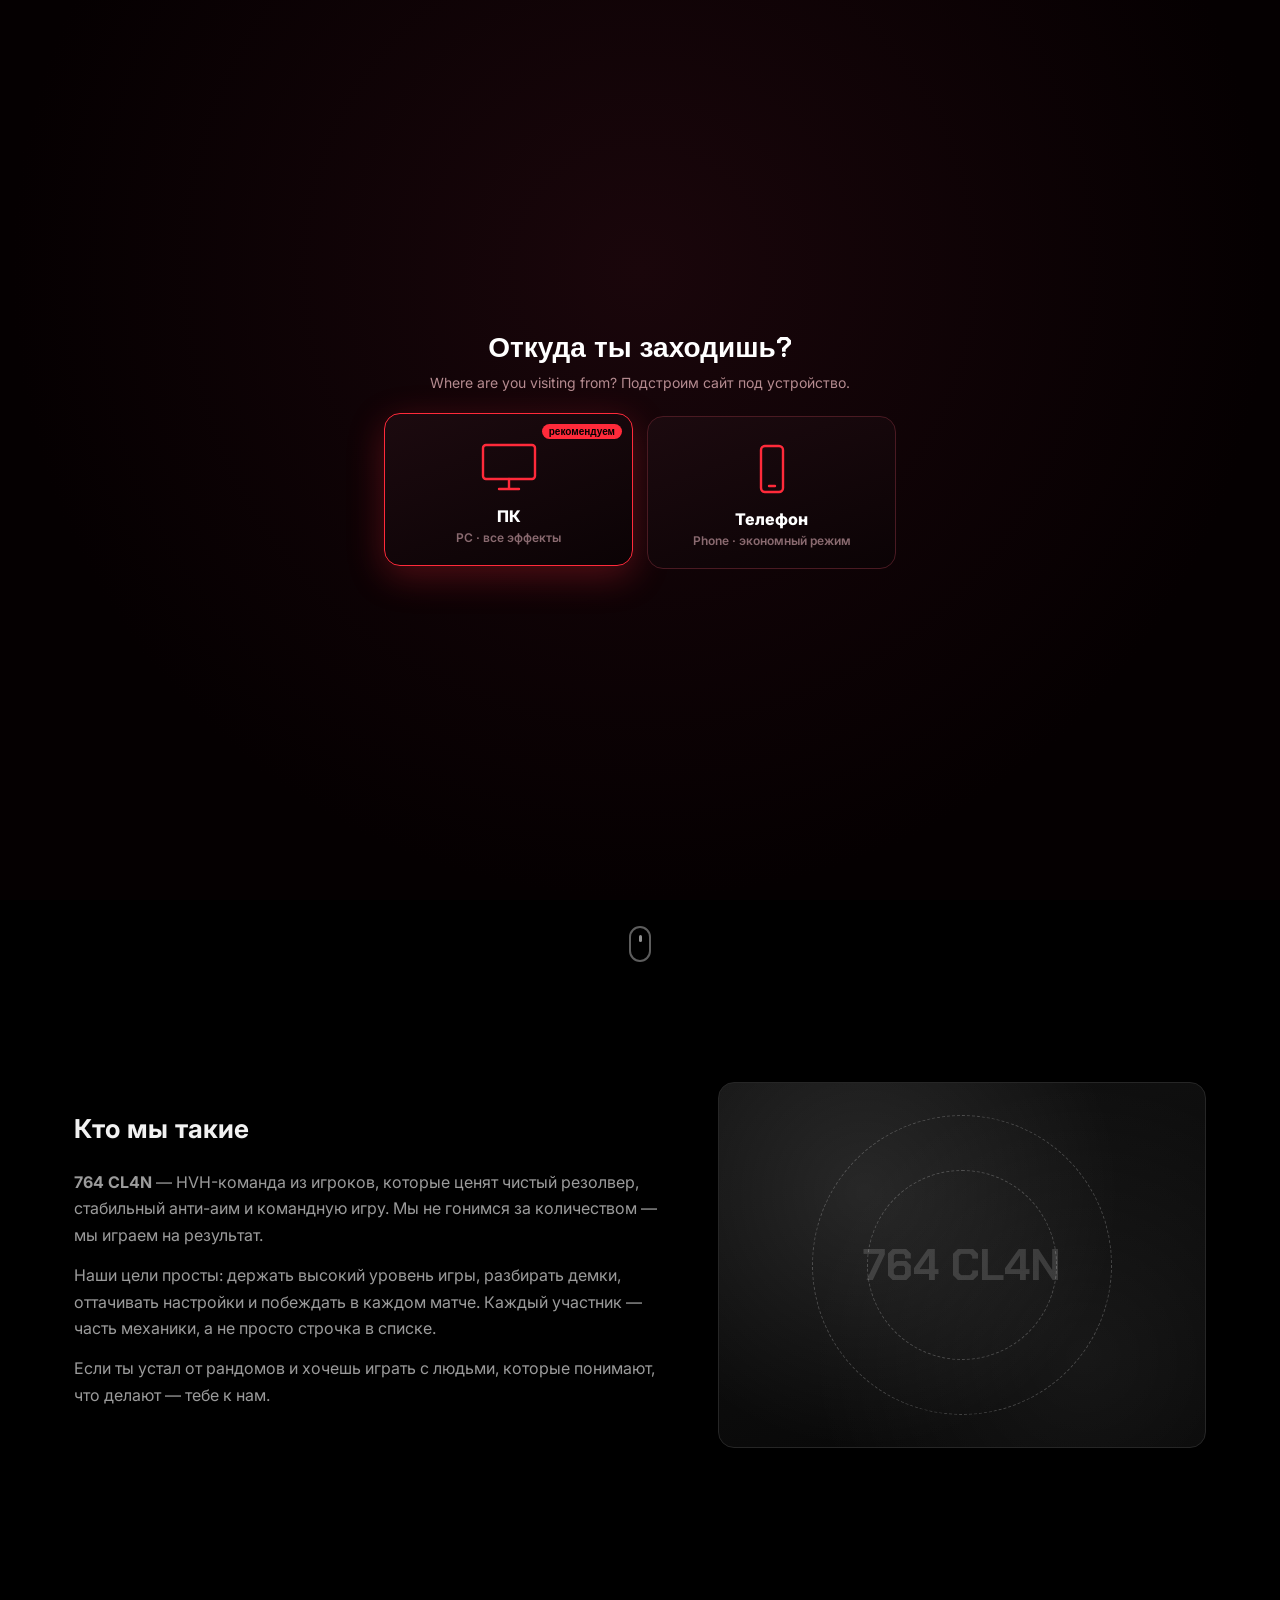
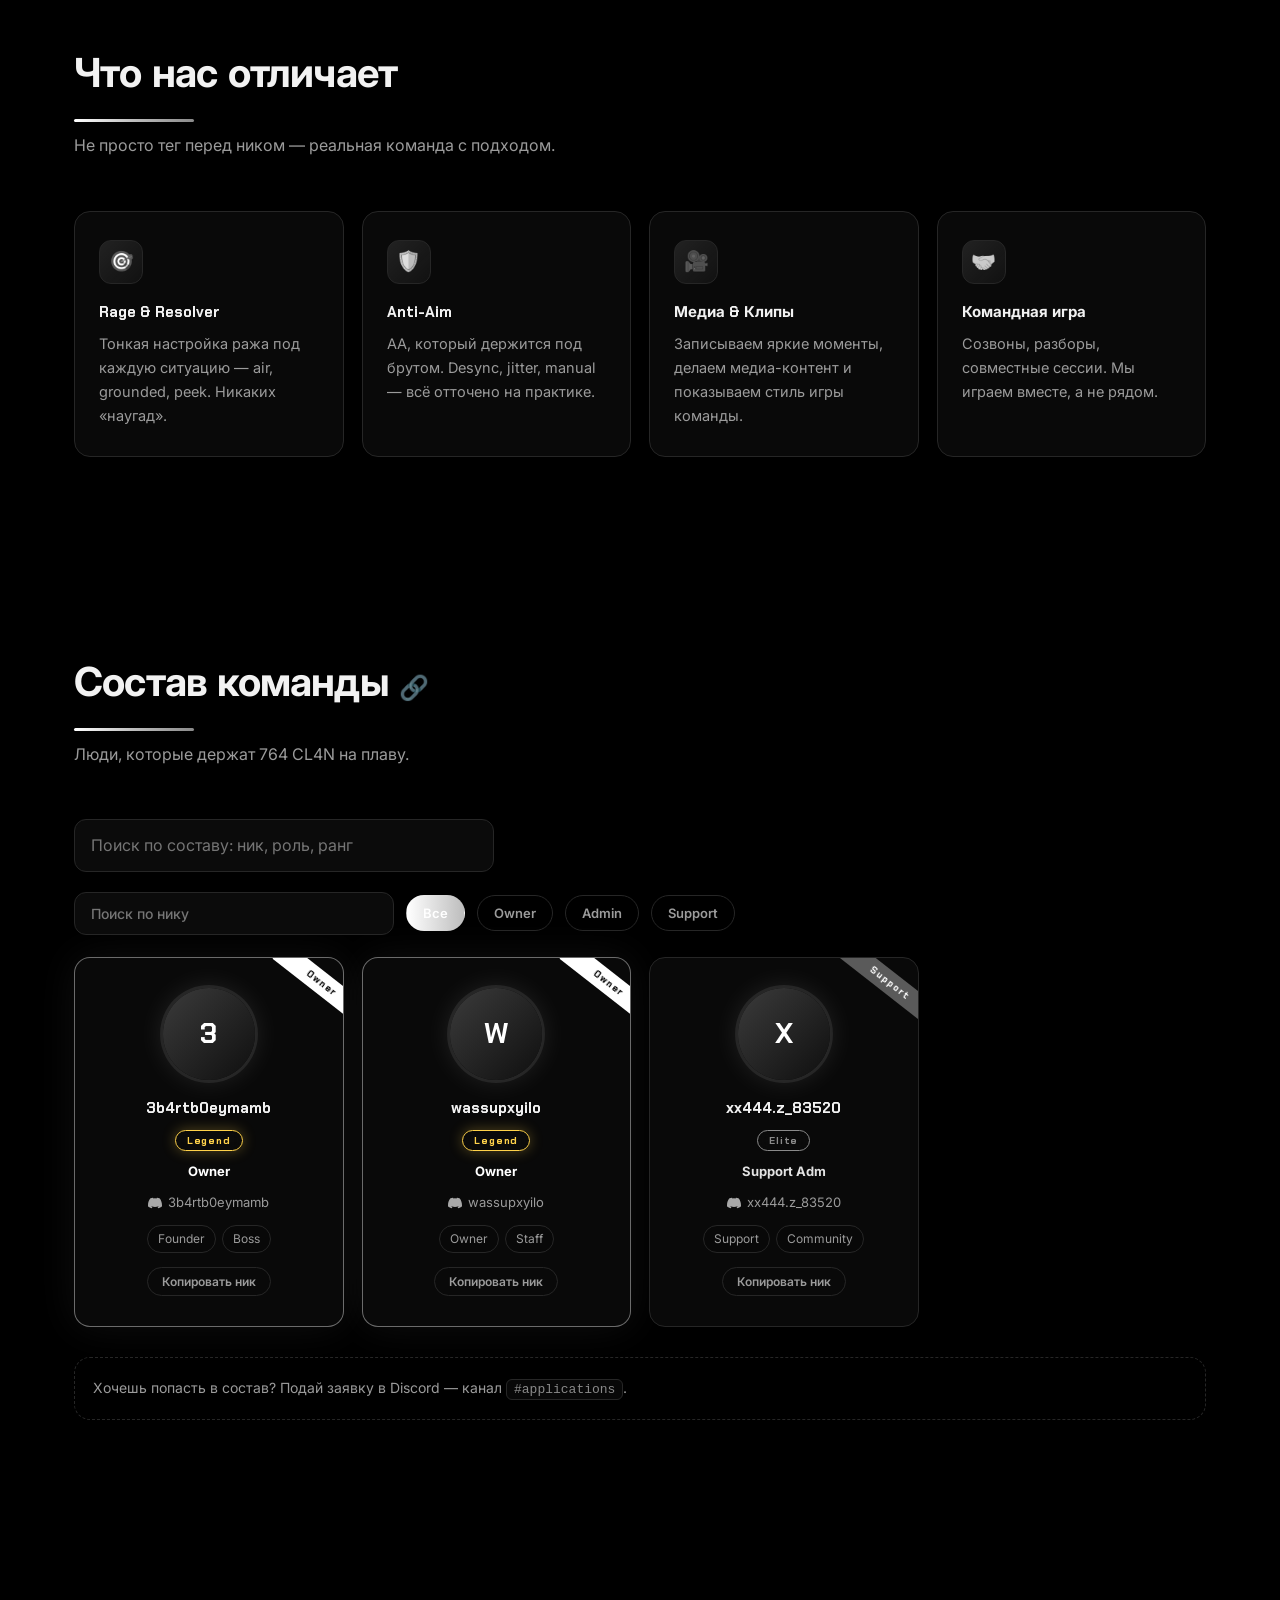
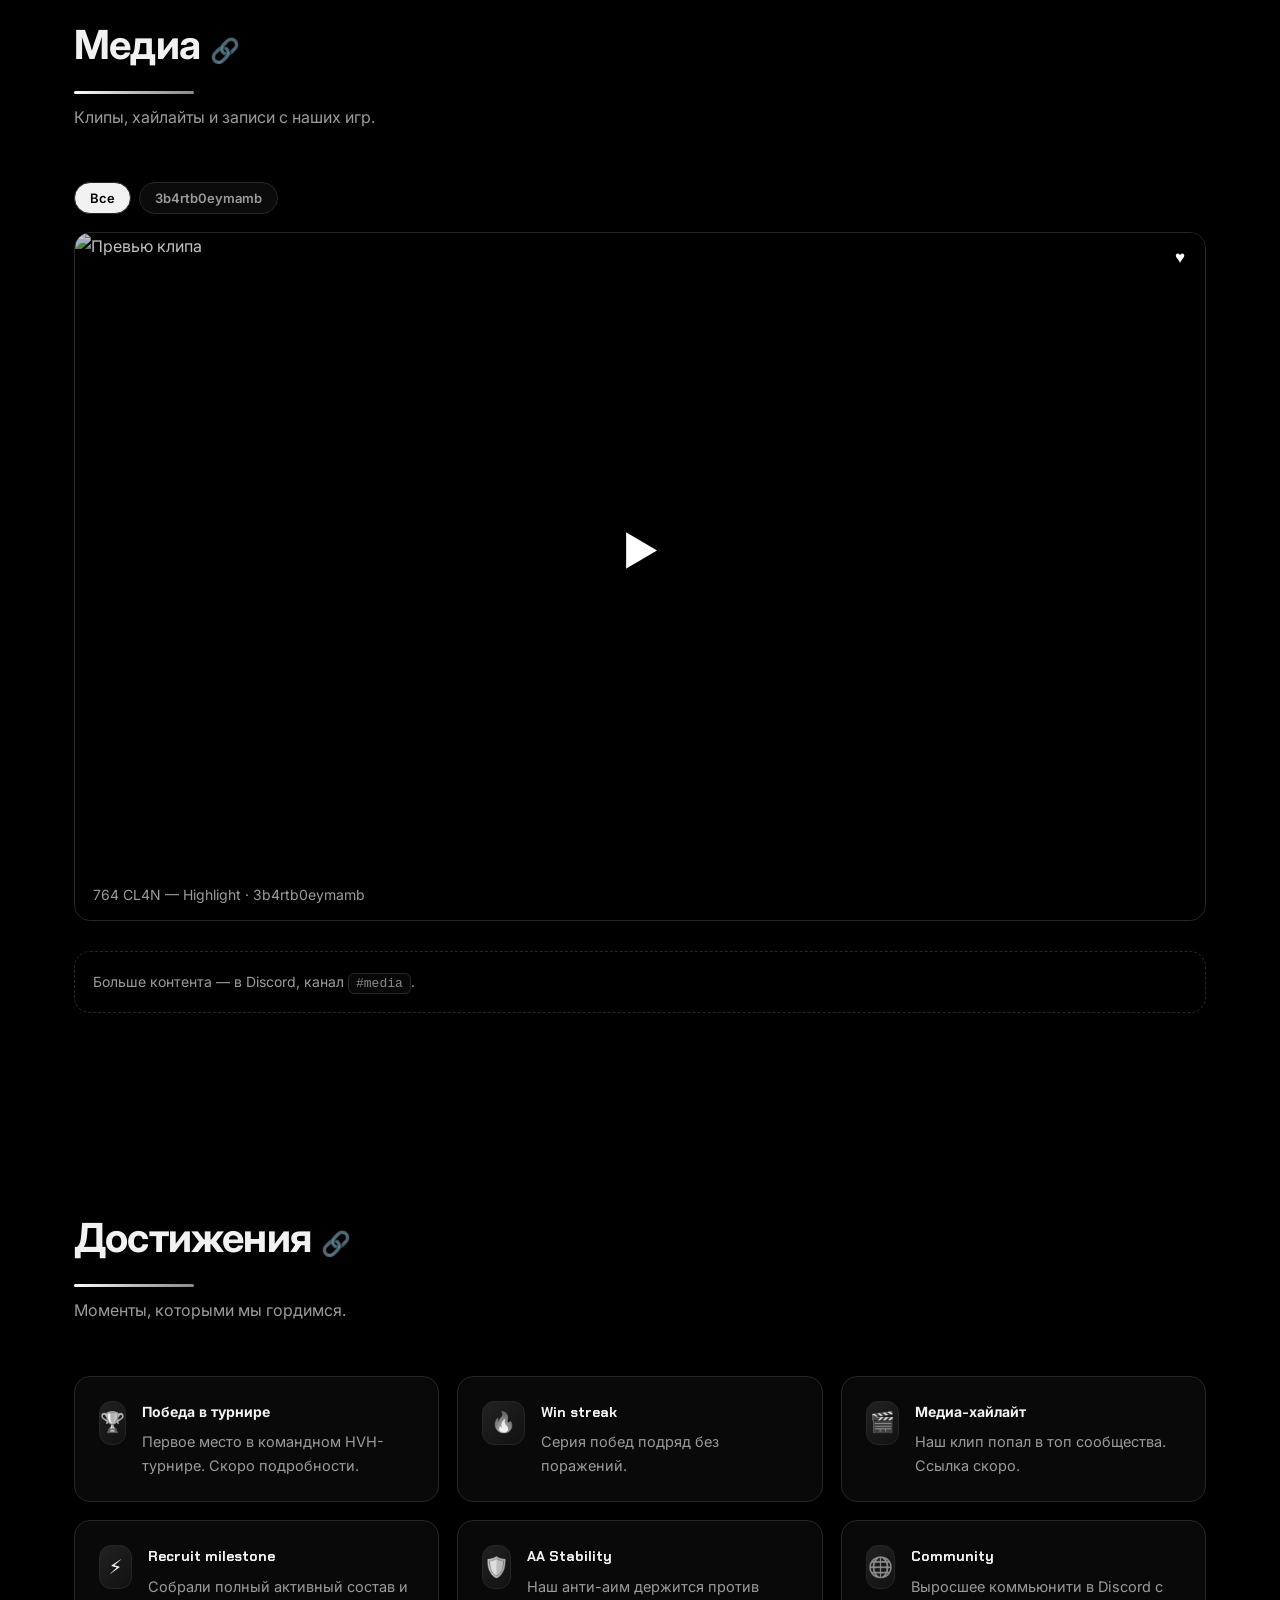
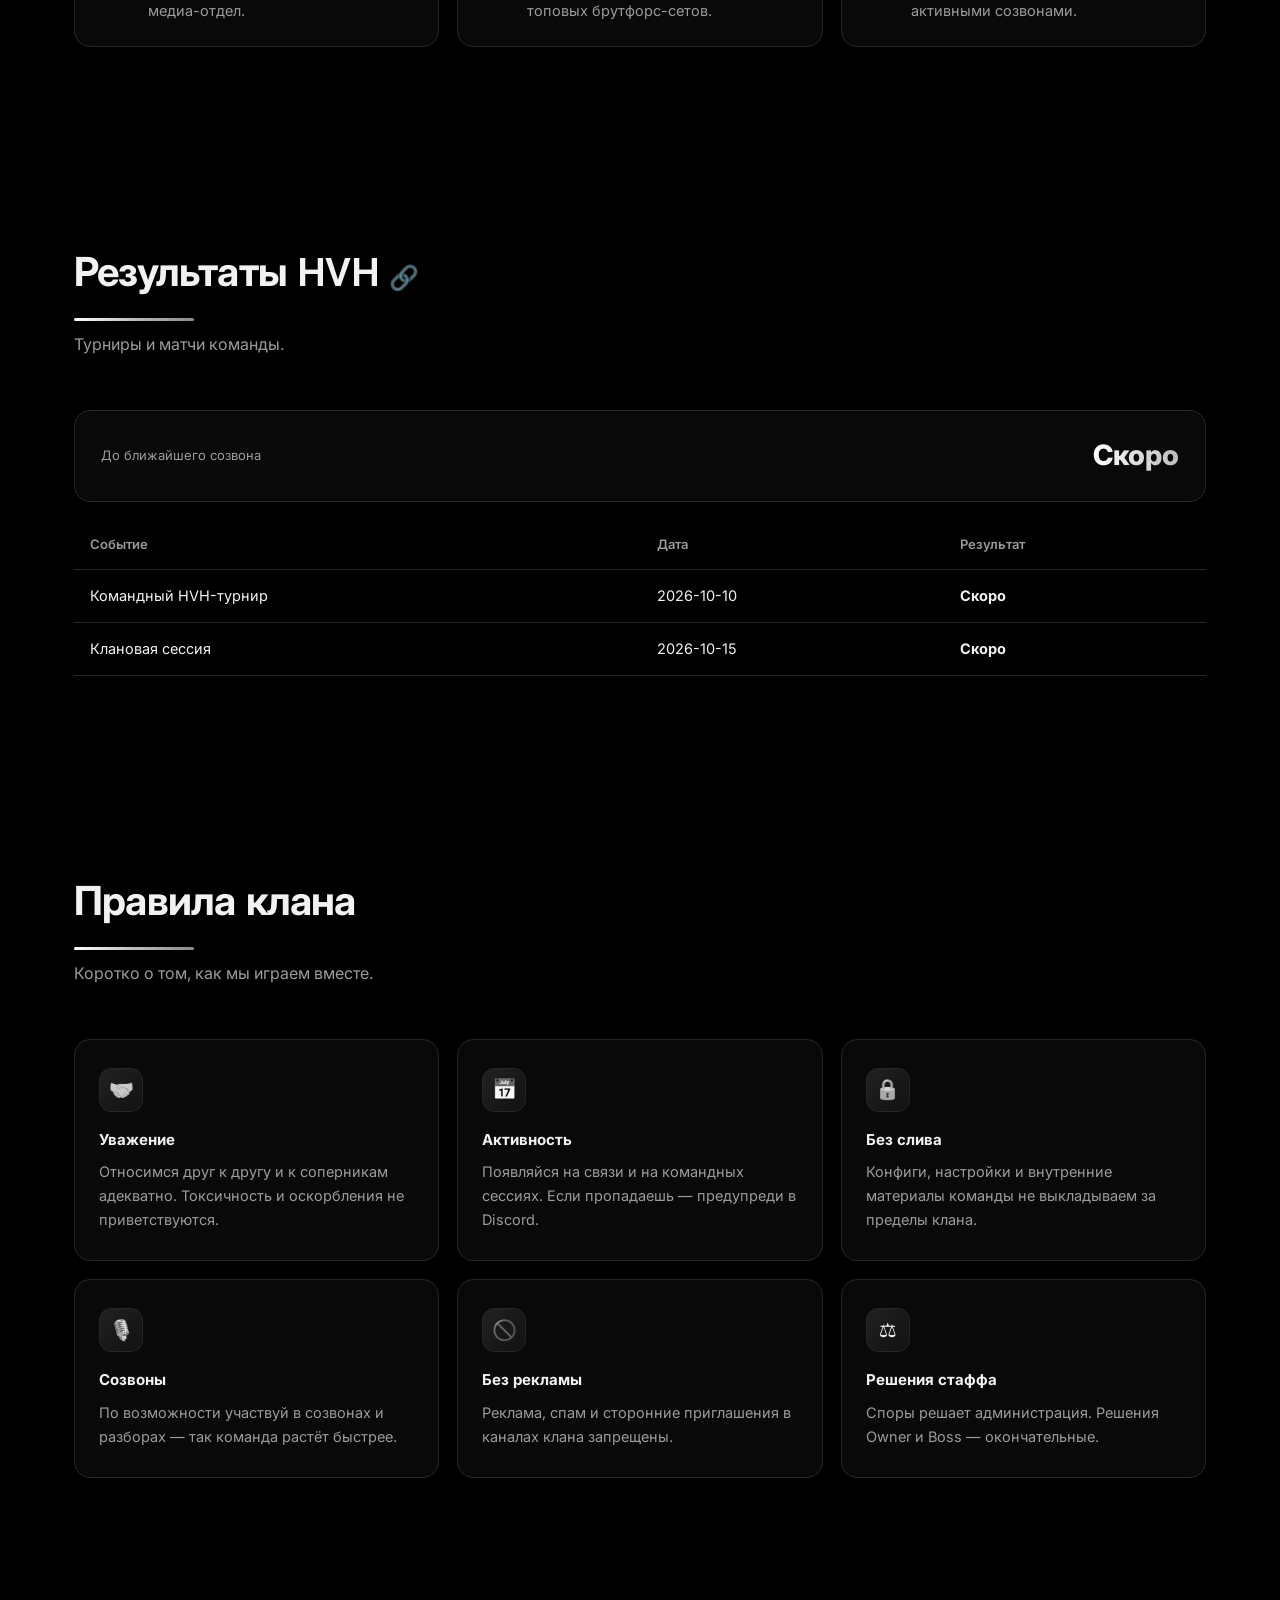
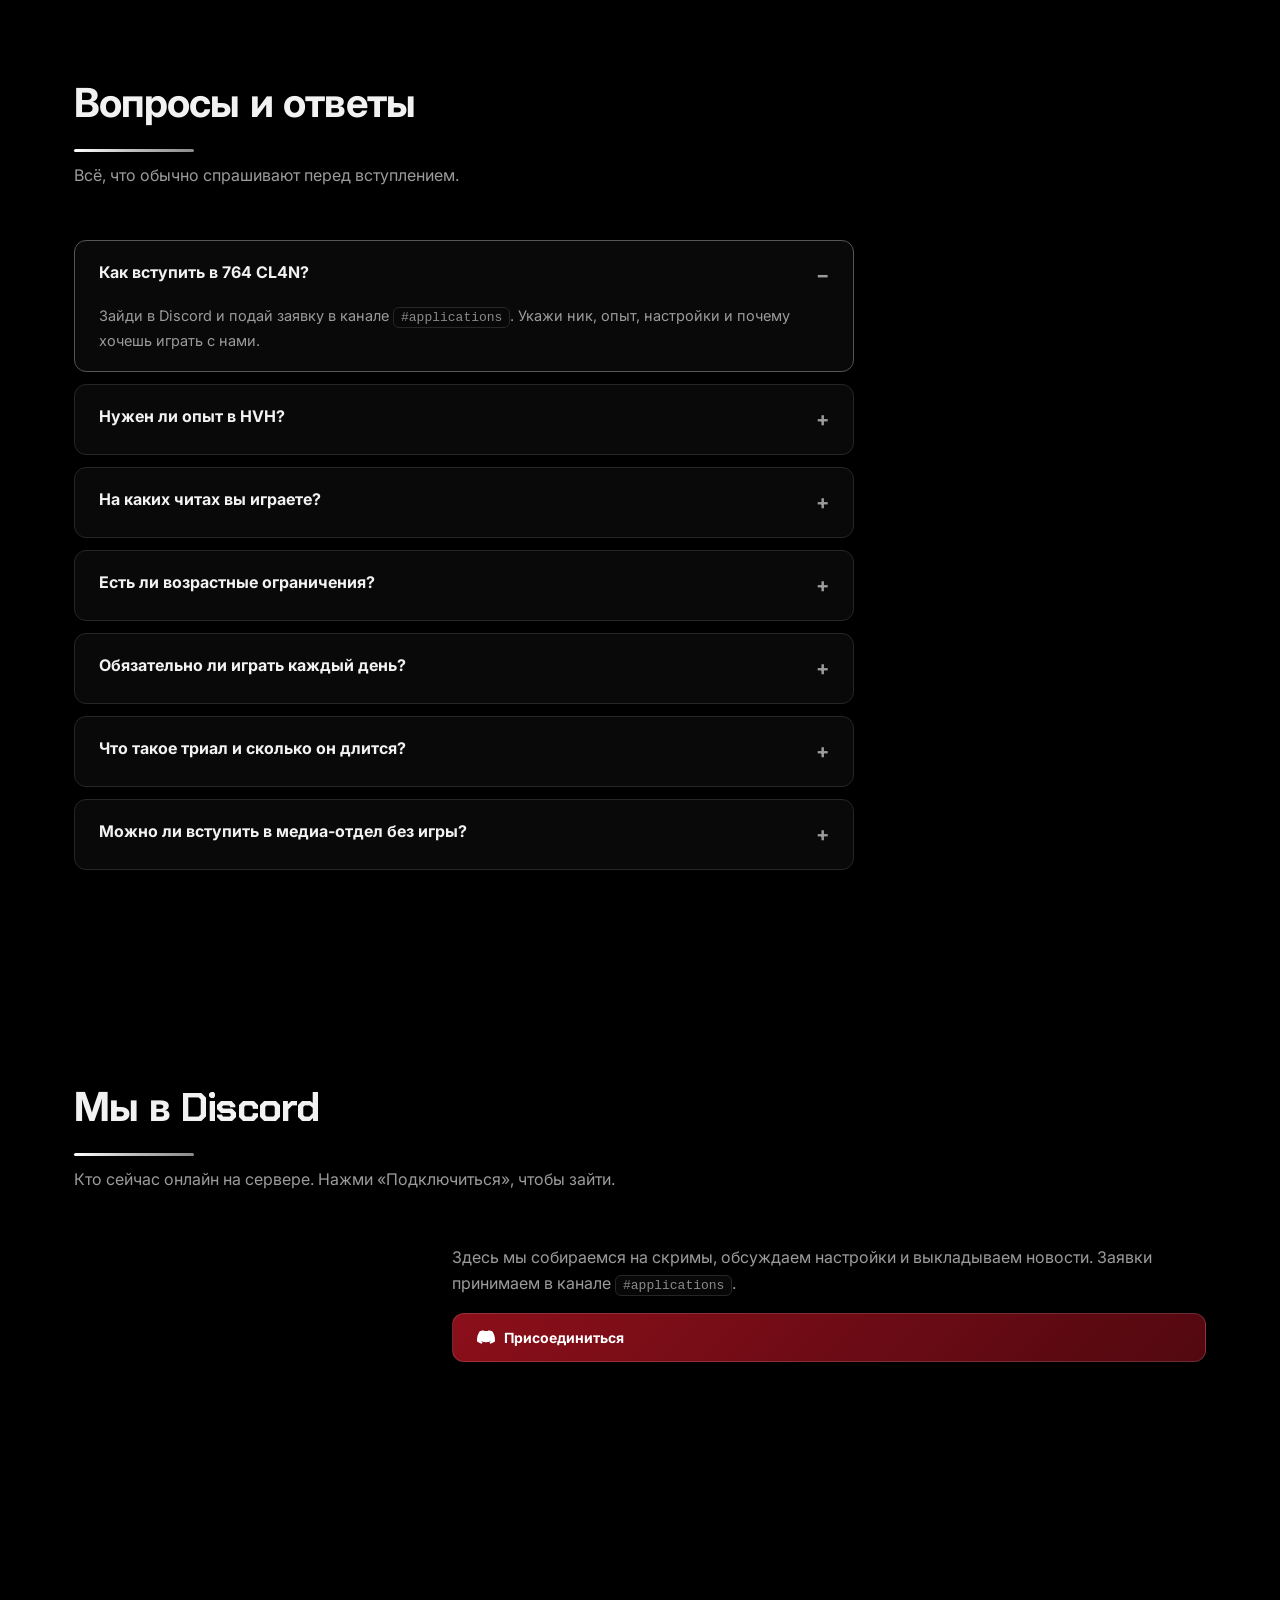
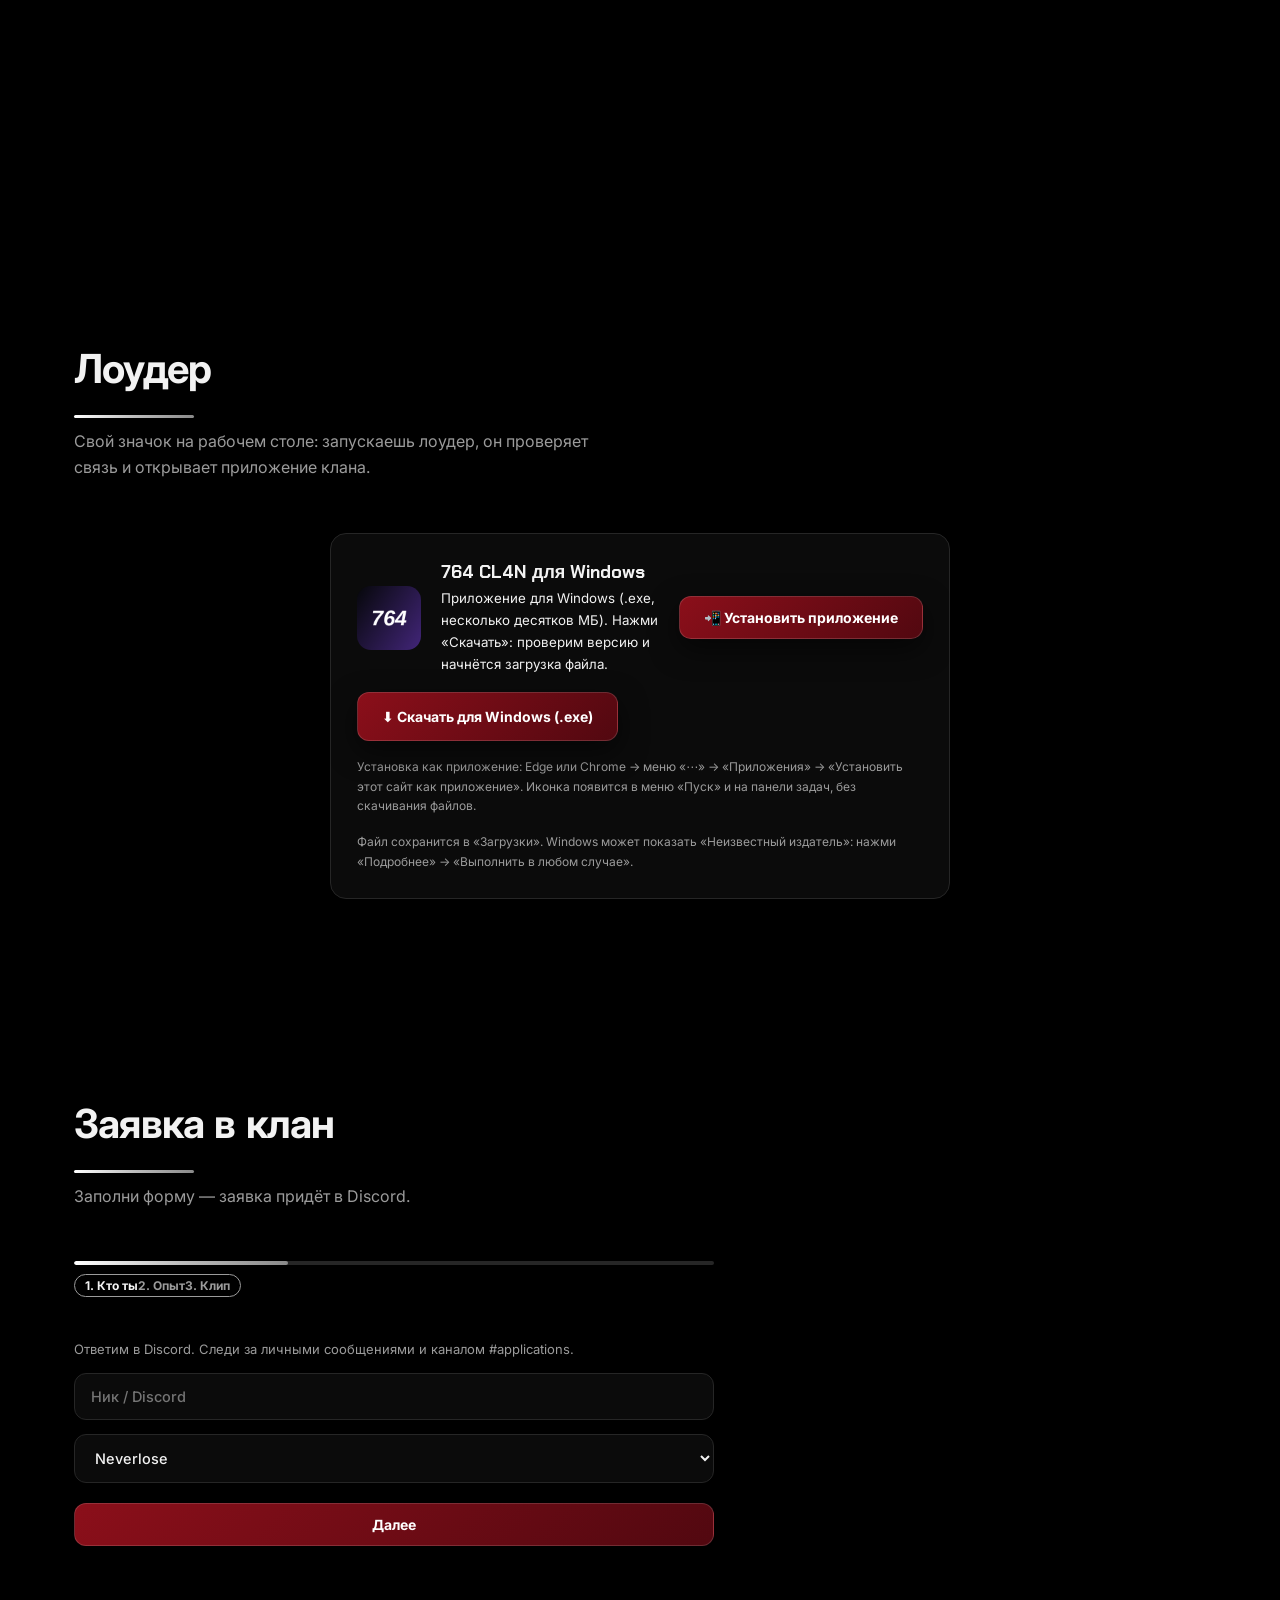
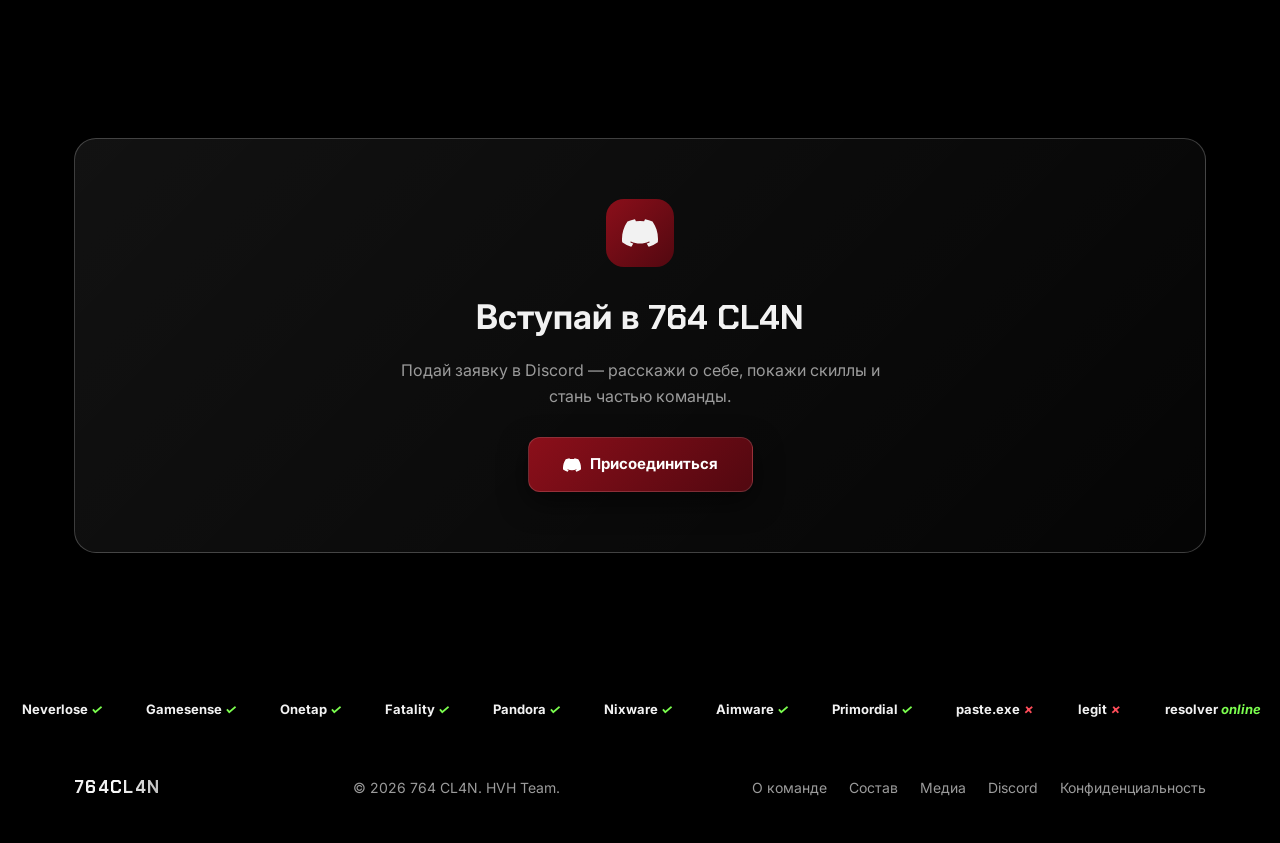
==== index.html @ fd9ddab3 "Add files via upload" ====
<!DOCTYPE html>
<html lang="ru" data-theme="bw">
<head>
<meta charset="UTF-8">
<meta name="viewport" content="width=device-width,initial-scale=1,viewport-fit=cover">
<title>764 CL4N — HVH Team</title>
<meta name="description" content="764 CL4N — HVH-команда: состав, клипы, результаты и Discord. Вступай в клан.">
<meta name="theme-color" content="#8b0f1a">
<meta name="robots" content="index, follow">
<link rel="canonical" href="https://young-wave-cd63.764cl4n.workers.dev/">
<meta property="og:type" content="website"><meta property="og:site_name" content="764 CL4N"><meta property="og:locale" content="ru_RU">
<meta property="og:title" content="764 CL4N — HVH Team"><meta property="og:description" content="HVH-команда: состав, клипы, результаты и Discord. Вступай в клан.">
<meta property="og:url" content="https://young-wave-cd63.764cl4n.workers.dev/"><meta property="og:image" content="https://young-wave-cd63.764cl4n.workers.dev/og-image.png">
<meta property="og:image:width" content="1200"><meta property="og:image:height" content="630"><meta property="og:image:alt" content="Логотип 764 CL4N">
<meta name="twitter:card" content="summary_large_image"><meta name="twitter:title" content="764 CL4N — HVH Team"><meta name="twitter:description" content="HVH-команда: состав, клипы, результаты и Discord."><meta name="twitter:image" content="https://young-wave-cd63.764cl4n.workers.dev/og-image.png">
<link rel="manifest" href="manifest.webmanifest"><link rel="icon" type="image/png" href="favicon.png"><link rel="apple-touch-icon" href="apple-touch-icon.png">
<meta name="mobile-web-app-capable" content="yes"><meta name="apple-mobile-web-app-capable" content="yes"><meta name="apple-mobile-web-app-title" content="764 CL4N"><meta name="apple-mobile-web-app-status-bar-style" content="black">
<link rel="preconnect" href="https://discord.com"><link rel="preconnect" href="https://fonts.googleapis.com"><link rel="preconnect" href="https://fonts.gstatic.com" crossorigin>
<link href="https://fonts.googleapis.com/css2?family=Inter:wght@400;500;700&family=Chakra+Petch:wght@500;600;700&display=swap" rel="stylesheet">
<script>try{var t=localStorage.getItem('thm');if(t==='color')document.documentElement.removeAttribute('data-theme');else if(t==='hvh')document.documentElement.classList.add('hvh')}catch(e){}</script>
<style>
:root{--bg:#07080c;--card:#11141e;--bd:#222839;--tx:#e9ecf5;--mu:#8f98ae;--a:#5b8cff;--b:#9a5bff;--c:#22d3ee;--r:16px;box-sizing:border-box;padding-top:env(safe-area-inset-top,0px);padding-bottom:env(safe-area-inset-bottom,0px)}
html{scroll-behavior:smooth;scroll-padding-top:calc(72px + env(safe-area-inset-top,0px))}
*{margin:0;padding:0;box-sizing:border-box}
body{font-family:Inter,'Segoe UI',system-ui,sans-serif;background:#07080c;color:var(--tx);line-height:1.65;-webkit-font-smoothing:antialiased;overflow-x:hidden}
h1,h2,h3,h4,.logo,.num{font-family:Chakra Petch,Inter,sans-serif}
a{color:inherit;text-decoration:none}
.w{max-width:1180px;margin:0 auto;padding:0 24px}
.g{background:linear-gradient(90deg,var(--a),var(--b),var(--c),var(--a));background-size:300% auto;-webkit-background-clip:text;background-clip:text;color:transparent;animation:gs 6s linear infinite}
@keyframes gs{to{background-position:300% center}}
#fx{position:absolute;inset:0;width:100%;height:100%;display:block;transition:opacity .4s ease}
#stars{position:absolute;inset:0;width:100%;height:100%;display:block}
.bg{position:fixed;inset:0;z-index:-1;pointer-events:none;overflow:hidden}
.orb{position:absolute;border-radius:50%;filter:blur(90px);animation:ob 20s ease-in-out infinite}
.o1{width:520px;height:520px;top:-160px;left:-140px;background:rgba(91,140,255,.28)}
.o2{width:460px;height:460px;top:40%;right:-160px;background:rgba(154,91,255,.24);animation-delay:-7s}
.o3{width:400px;height:400px;bottom:-160px;left:30%;background:rgba(34,211,238,.15);animation-delay:-13s}
@keyframes ob{50%{transform:translate(40px,-30px) scale(1.1)}}
#glow{position:fixed;width:520px;height:520px;margin:-260px 0 0 -260px;border-radius:50%;background:radial-gradient(circle,rgba(91,140,255,.10),transparent 65%);pointer-events:none;z-index:-1;left:50%;top:30%}
#pr{position:fixed;top:0;left:0;height:3px;width:0;z-index:999;background:linear-gradient(90deg,var(--a),var(--b),var(--c))}
nav{position:sticky;top:env(safe-area-inset-top,0px);z-index:100;background:rgba(7,8,12,.8);backdrop-filter:blur(14px);border-bottom:1px solid var(--bd)}
nav .w{display:flex;align-items:center;justify-content:space-between;height:66px}
.logo{font-weight:800;font-size:17px;letter-spacing:.08em}
.nl{display:flex;gap:26px}
.nl a{font-size:14px;color:var(--mu);transition:color .2s}.nl a:hover{color:var(--tx)}
.btn{display:inline-flex;align-items:center;gap:9px;padding:12px 24px;border-radius:12px;font-size:14px;font-weight:700;border:1px solid var(--bd);background:var(--card);cursor:pointer;color:var(--tx);font-family:inherit;position:relative;overflow:hidden;transition:transform .2s,border-color .2s,box-shadow .2s}
.btn:hover{transform:translateY(-2px);border-color:#3a4560}
.btn:focus-visible,summary:focus-visible,.mus:focus-visible{outline:2px solid var(--c);outline-offset:3px}
.p{background:linear-gradient(90deg,var(--a),var(--b));border-color:transparent;color:#fff;box-shadow:0 10px 30px rgba(91,140,255,.3)}
.d{background:#5865F2;border-color:transparent;color:#fff}
.di{width:18px;height:18px;fill:currentColor;flex-shrink:0}
header{position:relative;padding:130px 0 90px;overflow:hidden;min-height:88vh;display:flex;align-items:center}
#gl{position:absolute;inset:0;width:100%;height:100%;z-index:0}
header .w{position:relative;z-index:1;width:100%}
.hc{max-width:620px}
.bdg{display:inline-block;padding:6px 15px;border-radius:999px;border:1px solid var(--bd);background:rgba(17,20,30,.7);font-size:13px;color:var(--mu);margin-bottom:24px}
h1{font-size:clamp(46px,9vw,104px);font-weight:800;line-height:1;letter-spacing:-.03em;margin-bottom:24px}
h1 span{display:block;opacity:0;transform:translateY(50px);animation:up 1s cubic-bezier(.22,1,.36,1) forwards}
h1 span+span{animation-delay:.15s}
@keyframes up{to{opacity:1;transform:none}}
.sub{color:var(--mu);font-size:17px;margin-bottom:36px;max-width:520px}
.cta{display:flex;gap:14px;flex-wrap:wrap}
.stats{display:grid;grid-template-columns:repeat(auto-fit,minmax(150px,1fr));gap:18px;margin-top:70px;max-width:760px}
.stat,.card,.mb,.ac,.rv2{background:rgba(17,20,30,.78);border:1px solid var(--bd);border-radius:var(--r);backdrop-filter:blur(6px)}
.stat{padding:22px 18px}
.num{font-size:28px;font-weight:800}
.lbl{font-size:13px;color:var(--mu)}
section{padding:96px 0;border-top:1px solid var(--bd)}
.sh{margin-bottom:52px}
.sh h2{font-size:clamp(26px,4vw,40px);font-weight:700;letter-spacing:-.02em;margin-bottom:10px}
.sh p{color:var(--mu);max-width:560px}
.ab{display:grid;grid-template-columns:1.1fr .9fr;gap:48px;align-items:center}
.ab h3{font-size:26px;margin-bottom:18px}
.ab p{color:var(--mu);margin-bottom:14px;max-width:62ch}
.av{aspect-ratio:4/3;border-radius:var(--r);border:1px solid var(--bd);background:linear-gradient(160deg,#12141c,#0b0d13);display:flex;align-items:center;justify-content:center;position:relative;overflow:hidden;transition:transform .5s cubic-bezier(.22,1,.36,1)}
.av:hover{transform:perspective(900px) rotateY(-8deg) rotateX(5deg)}
.av::before{content:'';position:absolute;inset:0;background:radial-gradient(circle at 30% 30%,rgba(91,140,255,.18),transparent 60%),radial-gradient(circle at 75% 75%,rgba(154,91,255,.15),transparent 60%)}
.av b{font-family:Chakra Petch;font-size:44px;opacity:.16;position:relative}
.rg{position:absolute;border:1px dashed rgba(91,140,255,.3);border-radius:50%;animation:sp 24s linear infinite}
.r1{width:190px;height:190px}.r2{width:300px;height:300px;animation-direction:reverse;animation-duration:36s}
@keyframes sp{to{transform:rotate(360deg)}}
.g4{display:grid;grid-template-columns:repeat(auto-fit,minmax(240px,1fr));gap:18px}
.g3{display:grid;grid-template-columns:repeat(auto-fit,minmax(280px,1fr));gap:18px}
.card{padding:28px 24px}
.ic{width:44px;height:44px;border-radius:12px;display:flex;align-items:center;justify-content:center;background:linear-gradient(135deg,rgba(91,140,255,.2),rgba(154,91,255,.2));border:1px solid var(--bd);margin-bottom:16px;font-size:20px}
.card h3{font-size:15px;margin-bottom:8px}
.card p,.ac p{color:var(--mu);font-size:14.5px}
.roster{display:grid;grid-template-columns:repeat(auto-fill,minmax(250px,1fr));gap:18px}
.mb{padding:30px 22px;text-align:center;position:relative;overflow:hidden}
.ava{width:92px;height:92px;border-radius:50%;margin:0 auto 16px;background:linear-gradient(135deg,var(--a),var(--b));display:flex;align-items:center;justify-content:center;font:800 28px Chakra Petch;color:#fff;position:relative;overflow:hidden;box-shadow:0 0 0 3px rgba(255,255,255,.06),0 0 30px rgba(91,140,255,.35)}
.ava img{position:absolute;inset:0;width:100%;height:100%;object-fit:cover}
.mb h4{font-size:15px;margin-bottom:4px}
.role{font-size:13px;color:var(--a);font-weight:700;margin-bottom:10px}
.dn{font-size:13px;color:var(--mu);margin-bottom:12px;display:flex;justify-content:center;align-items:center;gap:6px}
.dn .di{width:14px;height:14px;fill:#5865F2}
.tg{display:flex;gap:6px;justify-content:center;flex-wrap:wrap}
.tg span{font-size:12px;padding:3px 10px;border-radius:999px;background:#0b0d13;border:1px solid var(--bd);color:var(--mu)}
.mb::after{content:attr(data-r);position:absolute;top:14px;right:-32px;color:#fff;font:800 9.5px Chakra Petch;letter-spacing:.1em;padding:5px 36px;transform:rotate(38deg)}
.owner::after{background:linear-gradient(90deg,#ffb84d,#ff7a3d)}
.owner .role{color:#ffb84d}
.owner{border-color:rgba(255,184,77,.35);box-shadow:0 0 40px rgba(255,184,77,.08)}
.support::after{background:linear-gradient(90deg,#3ddc84,#5b8cff)}
.admin::after{background:linear-gradient(90deg,#a06bff,#5b8cff)}
.admin .role{color:#a06bff}
html[data-theme="bw"] .admin::after{background:#3d3d3d}
html[data-theme="bw"] .admin .role{color:#cfcfcf}
html[data-theme="bw"] .ava img{filter:grayscale(1)}
.note{margin-top:30px;font-size:14px;color:var(--mu);padding:18px;border:1px dashed var(--bd);border-radius:var(--r)}
code{background:#0b0d13;border:1px solid var(--bd);border-radius:6px;padding:2px 7px;color:var(--c);font-size:13px}
.mg{display:grid;grid-template-columns:repeat(auto-fit,minmax(320px,1fr));gap:18px}
.mi{border-radius:var(--r);border:1px solid var(--bd);background:#000;overflow:hidden}
.mi iframe{width:100%;aspect-ratio:16/9;display:block;border:0}
.cap{padding:14px 18px;font-size:14px;color:var(--mu)}
.ph{aspect-ratio:16/9;display:flex;align-items:center;justify-content:center;background:linear-gradient(160deg,#12141c,#0b0d13);color:var(--mu);flex-direction:column;gap:6px}
.ph i{font-style:normal;font-size:32px;opacity:.4;animation:fl 3s ease-in-out infinite}
@keyframes fl{50%{transform:translateY(-8px)}}
.ac{padding:24px;display:flex;gap:16px}
.ac h4{font-size:14px;margin-bottom:6px}
.rv2{padding:24px}
.rv2 p{color:#c3c9d8;font-size:14.5px;margin-bottom:16px}
.rv2 div{display:flex;align-items:center;gap:12px;font-size:14px;color:var(--mu)}
.rv2 em{width:34px;height:34px;border-radius:50%;background:linear-gradient(135deg,var(--a),var(--b));display:flex;align-items:center;justify-content:center;font:700 13px Inter;color:#fff;font-style:normal}
.faq{max-width:780px}
details{background:rgba(17,20,30,.78);border:1px solid var(--bd);border-radius:12px;padding:18px 24px;margin-bottom:12px;transition:border-color .2s}
details[open]{border-color:#3a4560}
summary{cursor:pointer;font-weight:700;list-style:none;display:flex;justify-content:space-between;gap:16px}
summary::-webkit-details-marker{display:none}
summary::after{content:'+';font-size:20px;color:var(--mu)}
details[open] summary::after{content:'−'}
details p{color:var(--mu);font-size:14.5px;margin-top:12px}
.dbx{background:linear-gradient(135deg,rgba(88,101,242,.18),rgba(154,91,255,.1));border:1px solid rgba(88,101,242,.42);border-radius:22px;padding:60px 32px;text-align:center}
.dbx .ib{width:68px;height:68px;border-radius:18px;background:#5865F2;display:flex;align-items:center;justify-content:center;margin:0 auto 22px}
.dbx .ib .di{width:36px;height:36px}
.dbx h2{font-size:clamp(24px,3.6vw,34px);margin-bottom:12px}
.dbx p{color:var(--mu);max-width:520px;margin:0 auto 28px}
footer{border-top:1px solid var(--bd);padding:44px 0}
footer .w{display:flex;justify-content:space-between;align-items:center;gap:20px;flex-wrap:wrap}
footer p,footer a{color:var(--mu);font-size:14px}
footer .l{display:flex;gap:22px}
.mus{position:fixed;right:18px;bottom:calc(18px + env(safe-area-inset-bottom,0px));z-index:200;display:flex;align-items:center;gap:10px;padding:10px 16px;border-radius:999px;border:1px solid var(--bd);background:rgba(17,20,30,.9);backdrop-filter:blur(10px);color:var(--tx);font:600 13px Inter;cursor:pointer}
.eq{display:flex;gap:2px;align-items:flex-end;height:14px}
.eq i{width:3px;height:4px;background:var(--c);border-radius:2px}
.mus.on .eq i{animation:eq 1s ease-in-out infinite}
.mus.on .eq i:nth-child(2){animation-delay:-.3s}.mus.on .eq i:nth-child(3){animation-delay:-.6s}
@keyframes eq{50%{height:14px}}
/* player + sound */
.mpl{position:fixed;right:18px;bottom:calc(18px + env(safe-area-inset-bottom,0px));z-index:200;display:flex;flex-direction:column;align-items:flex-end;gap:10px}
.mpl .mus{position:static}
.mpr2{display:flex;gap:8px;align-items:center}
.mpx{padding:10px 13px;font-size:15px;line-height:1}
.mpx[aria-expanded=true]{border-color:var(--c)}
.mp{width:min(300px,calc(100vw - 36px));padding:14px;border-radius:18px;border:1px solid var(--bd);background:rgba(17,20,30,.94);backdrop-filter:blur(12px);box-shadow:0 18px 50px rgba(0,0,0,.55);color:var(--tx);font:600 13px Inter;opacity:0;visibility:hidden;transform:translateY(8px) scale(.98);transform-origin:bottom right;transition:opacity .22s,transform .22s,visibility .22s}
.mp.o{opacity:1;visibility:visible;transform:none}
.mph{font:700 11px Inter;letter-spacing:.14em;text-transform:uppercase;color:var(--mu);margin-bottom:10px}
.tk{display:flex;align-items:center;gap:12px;width:100%;padding:9px 10px;margin-bottom:6px;border-radius:12px;border:1px solid transparent;background:transparent;color:var(--tx);font:inherit;text-align:left;cursor:pointer;transition:background .2s,border-color .2s}
.tk:hover{background:rgba(255,255,255,.06)}
.tk.on{background:rgba(255,255,255,.08);border-color:var(--c)}
.tk .tn{width:18px;color:var(--mu);font-size:12px;text-align:center}
.tk .ti{flex:1;min-width:0}
.tk b{display:block;font-weight:700}
.tk small{display:block;color:var(--mu);font-size:11px;font-weight:500;margin-top:2px}
.tk .eq{opacity:0}
.tk.on .eq{opacity:1}
.tk.pl .eq i{animation:eq 1s ease-in-out infinite}
.tk.pl .eq i:nth-child(2){animation-delay:-.3s}
.tk.pl .eq i:nth-child(3){animation-delay:-.6s}
.mpc{display:flex;align-items:center;gap:10px;margin:10px 0 12px}
.mpb{width:34px;height:34px;flex:none;border-radius:50%;border:1px solid var(--bd);background:rgba(255,255,255,.05);color:var(--tx);font-size:18px;line-height:1;cursor:pointer;transition:border-color .2s}
.mpb:hover{border-color:var(--c)}
.mpv{flex:1;display:flex;flex-direction:column;gap:4px;font-size:11px;color:var(--mu);cursor:pointer}
.mpv div{display:flex;justify-content:space-between}
.mpv input{width:100%;accent-color:var(--c);cursor:pointer}
.mps{display:flex;align-items:center;justify-content:space-between;width:100%;padding:10px 4px 0;border:0;border-top:1px solid var(--bd);background:none;color:var(--tx);font:inherit;cursor:pointer}
.mps .kn{position:relative;width:34px;height:20px;border-radius:999px;background:rgba(255,255,255,.14);transition:background .2s}
.mps .kn::after{content:"";position:absolute;top:3px;left:3px;width:14px;height:14px;border-radius:50%;background:#fff;transition:transform .2s}
.mps.on .kn{background:var(--c)}
.mps.on .kn::after{transform:translateX(14px)}
.mp button:focus-visible,.mpx:focus-visible,.mpl input:focus-visible{outline:2px solid var(--c);outline-offset:2px}
html[data-theme="bw"] .mp{background:rgba(11,11,11,.95)}
html[data-theme="bw"] .tk.on{border-color:var(--rd)}
html[data-theme="bw"] .mps.on .kn{background:var(--rd)}
html[data-theme="bw"] .mpv input{accent-color:var(--rd)}
html[data-theme="bw"] .mpx[aria-expanded=true]{border-color:rgba(255,255,255,.4)}
html.hvh .mp{background:rgba(13,4,5,.96);border-color:rgba(255,90,100,.25)}
html.hvh .tk.on{border-color:#ff2a3a}
html.hvh .mps.on .kn{background:#d0101f}
html.hvh .mpv input{accent-color:#ff2a3a}
@media(prefers-reduced-motion:reduce){.mp{transition:none}}
.rv{opacity:0;transform:translateY(30px);transition:opacity .9s,transform .9s cubic-bezier(.22,1,.36,1)}
.rv.in{opacity:1;transform:none}
.tl{transition:transform .3s cubic-bezier(.22,1,.36,1),border-color .25s,box-shadow .3s}
.tl:hover{border-color:#3a4560;box-shadow:0 22px 55px rgba(91,140,255,.2)}


/* theme switcher */
.thm{position:fixed;left:18px;bottom:calc(18px + env(safe-area-inset-bottom,0px));z-index:200;display:flex;align-items:center;gap:4px;padding:5px;border-radius:999px;border:1px solid var(--bd);background:rgba(17,20,30,.9);backdrop-filter:blur(10px)}
.tb{border:0;background:transparent;color:var(--mu);font:600 13px Inter,sans-serif;padding:7px 14px;border-radius:999px;cursor:pointer;transition:background .2s,color .2s}
.tb.on{background:var(--tx);color:var(--bg,#07080c)}
.tb:focus-visible,.sw button:focus-visible{outline:2px solid var(--c);outline-offset:2px}
.sw{display:none;align-items:center;gap:7px;padding:0 10px 0 8px;border-left:1px solid var(--bd);margin-left:4px;height:22px}
html[data-theme="bw"] .sw{display:flex}
.sw button{width:20px;height:20px;border-radius:50%;border:2px solid transparent;cursor:pointer;padding:0;box-shadow:0 0 0 1px rgba(255,255,255,.18)}
.sw button.on{border-color:#fff}
/* black & white theme */
html[data-theme="bw"]{--bg:#000;--card:#0b0b0b;--bd:#262626;--tx:#f2f2f2;--mu:#9b9b9b;--a:#ffffff;--b:#bdbdbd;--c:#8a8a8a;--rd:#8b0f1a;--rd2:#520810}
html[data-theme="bw"] body{background:#000}
html[data-theme="bw"] .o1{background:rgba(255,255,255,.10)}
html[data-theme="bw"] .o2{background:rgba(255,255,255,.07)}
html[data-theme="bw"] .o3{background:rgba(255,255,255,.05)}
html[data-theme="bw"] #glow{background:radial-gradient(circle,rgba(255,255,255,.07),transparent 65%)}
html[data-theme="bw"] #gl{filter:grayscale(1)}
html[data-theme="bw"] nav{background:rgba(0,0,0,.82)}
html[data-theme="bw"] .bdg{background:rgba(11,11,11,.75)}
html[data-theme="bw"] .stat,html[data-theme="bw"] .card,html[data-theme="bw"] .mb,html[data-theme="bw"] .ac,html[data-theme="bw"] .rv2,html[data-theme="bw"] details{background:rgba(11,11,11,.82)}
html[data-theme="bw"] .av,html[data-theme="bw"] .ph{background:linear-gradient(160deg,#131313,#060606)}
html[data-theme="bw"] .av::before{background:radial-gradient(circle at 30% 30%,rgba(255,255,255,.10),transparent 60%),radial-gradient(circle at 75% 75%,rgba(255,255,255,.06),transparent 60%)}
html[data-theme="bw"] .rg{border-color:rgba(255,255,255,.22)}
html[data-theme="bw"] .ic{background:linear-gradient(135deg,rgba(255,255,255,.10),rgba(255,255,255,.03));filter:grayscale(1)}
html[data-theme="bw"] .ava,html[data-theme="bw"] .rv2 em{background:linear-gradient(135deg,#3b3b3b,#0f0f0f);color:#fff}
html[data-theme="bw"] .ava{box-shadow:0 0 0 3px rgba(255,255,255,.08),0 0 28px rgba(255,255,255,.12)}
html[data-theme="bw"] .dn .di{fill:#a8a8a8}
html[data-theme="bw"] .tg span,html[data-theme="bw"] code{background:#080808}
html[data-theme="bw"] .rv2 p{color:#cfcfcf}
html[data-theme="bw"] .role{color:#e2e2e2}
html[data-theme="bw"] .owner{border-color:rgba(255,255,255,.4);box-shadow:0 0 40px rgba(255,255,255,.06)}
html[data-theme="bw"] .owner .role{color:#fff}
html[data-theme="bw"] .owner::after{background:#fff;color:#000}
html[data-theme="bw"] .support::after{background:#5a5a5a}
html[data-theme="bw"] .tl:hover{border-color:#555;box-shadow:0 22px 55px rgba(255,255,255,.08)}
html[data-theme="bw"] details[open]{border-color:#555}
html[data-theme="bw"] .dbx{background:linear-gradient(135deg,rgba(255,255,255,.07),rgba(255,255,255,.02));border-color:rgba(255,255,255,.22)}
html[data-theme="bw"] .btn,html[data-theme="bw"] .mus{background:linear-gradient(135deg,var(--rd),var(--rd2));border-color:rgba(255,255,255,.14);color:#fff;box-shadow:0 10px 28px rgba(0,0,0,.55)}
html[data-theme="bw"] .btn:hover{border-color:rgba(255,255,255,.4);box-shadow:0 12px 32px rgba(139,15,26,.35)}
html[data-theme="bw"] .dbx .ib{background:linear-gradient(135deg,var(--rd),var(--rd2))}
html[data-theme="bw"] .thm{background:rgba(11,11,11,.92)}
html[data-theme="bw"] .eq i{background:#fff}
@media(max-width:880px){.ab{grid-template-columns:1fr}}
@media(max-width:760px){.nl{display:none}header{padding:90px 0 60px}section{padding:66px 0}#gl{opacity:.4}.hc{max-width:none}}
@media(prefers-reduced-motion:reduce){*{animation:none!important;transition:none!important}.rv,h1 span{opacity:1;transform:none}}

.chips{display:flex;gap:8px;flex-wrap:wrap;margin-bottom:18px}.chips button{border:1px solid var(--bd);background:var(--card);color:var(--mu);padding:7px 15px;border-radius:999px;font:600 13px Inter;cursor:pointer}.chips button.on{background:var(--tx);color:var(--bg)}
.cl{position:relative;aspect-ratio:16/9;cursor:pointer;background:#000}.cl img{width:100%;height:100%;object-fit:cover;opacity:.8}.cl i{position:absolute;inset:0;display:flex;align-items:center;justify-content:center;font-style:normal;font-size:40px;color:#fff;text-shadow:0 2px 16px #000}
.cp{margin-top:14px;border:1px solid var(--bd);background:transparent;color:var(--mu);font:600 12px Inter;padding:6px 14px;border-radius:999px;cursor:pointer}.cp:hover{color:var(--tx);border-color:var(--mu)}
.cd{display:flex;align-items:center;justify-content:space-between;gap:16px;margin-bottom:18px;padding:22px 26px}
.tw{overflow-x:auto}table{width:100%;border-collapse:collapse;font-size:14.5px}th,td{text-align:left;padding:14px 16px;border-bottom:1px solid var(--bd)}th{color:var(--mu);font-weight:600;font-size:13px}td:last-child{color:var(--tx);font-weight:700}
.af{max-width:640px;display:grid;gap:12px}.af input,.af select,.af textarea{width:100%;padding:14px 16px;border-radius:12px;border:1px solid var(--bd);background:var(--card);color:var(--tx);font:500 14.5px Inter}.af input:focus,.af select:focus,.af textarea:focus{outline:2px solid var(--c);outline-offset:1px}.af .btn{justify-self:start}
#ld{position:fixed;inset:0;z-index:2000;background:var(--bg,#000);display:flex;align-items:center;justify-content:center;transition:opacity .7s,visibility .7s;cursor:pointer}#ld.h{opacity:0;visibility:hidden}.lt{font:800 clamp(34px,8vw,72px) Chakra Petch;letter-spacing:.08em;animation:lg 1.2s steps(2) infinite}
@keyframes lg{0%,90%{text-shadow:none;transform:none}92%{text-shadow:-4px 0 #f0f,4px 0 #0ff;transform:skewX(6deg)}96%{text-shadow:4px 0 #f0f,-4px 0 #0ff;transform:skewX(-6deg)}}
.logo:hover,h1:hover span{animation:lg .5s steps(2) infinite}
#cr,#cd2{position:fixed;left:0;top:0;pointer-events:none;z-index:3000;border-radius:50%;display:none}#cr{width:34px;height:34px;margin:-17px 0 0 -17px;border:1.5px solid var(--tx);opacity:.6;transition:width .2s,height .2s,margin .2s}#cr.b{width:54px;height:54px;margin:-27px 0 0 -27px}#cd2{width:6px;height:6px;margin:-3px 0 0 -3px;background:var(--tx)}
@media(hover:hover) and (pointer:fine){#cr,#cd2{display:block}}
.sp{position:fixed;width:5px;height:5px;background:var(--tx);border-radius:50%;pointer-events:none;z-index:3000;animation:spk .7s ease-out forwards}@keyframes spk{to{transform:translate(var(--dx),var(--dy)) scale(0);opacity:0}}
#up{position:fixed;right:18px;bottom:calc(76px + env(safe-area-inset-bottom,0px));z-index:200;width:42px;height:42px;border-radius:50%;border:1px solid var(--bd);background:var(--card);color:var(--tx);font-size:18px;cursor:pointer;opacity:0;visibility:hidden;transition:opacity .3s}#up.s{opacity:1;visibility:visible}
.lgb{border:0;background:transparent;color:var(--mu);font:600 13px Inter;padding:7px 12px;border-radius:999px;cursor:pointer}
html.tt *{transition:background-color .5s,color .5s,border-color .5s,fill .5s,filter .5s!important}
@media(prefers-reduced-motion:reduce){.lt,.logo:hover{animation:none!important}}

/* ===== game / leaderboard ===== */
#gm{position:fixed;inset:0;z-index:2500;background:rgba(0,0,0,.62);backdrop-filter:blur(2px);-webkit-backdrop-filter:blur(2px);display:none;touch-action:none;cursor:crosshair;align-items:center;justify-content:center}
#gm.o{display:flex}
#gc{position:absolute;inset:0;width:100%;height:100%;display:block}
.gh{position:absolute;top:calc(14px + env(safe-area-inset-top,0px));left:0;right:0;display:flex;justify-content:center;gap:10px;flex-wrap:wrap;padding:0 14px;pointer-events:none}
.gh>*{padding:8px 16px;border-radius:999px;border:1px solid var(--bd);background:rgba(10,10,10,.85);font:700 13px Inter,sans-serif;color:var(--tx)}
.gh b{font-family:Chakra Petch,sans-serif;font-weight:800}
.gh button{pointer-events:auto;cursor:pointer}
#go{position:relative;display:none;flex-direction:column;gap:12px;width:min(420px,calc(100% - 32px));padding:28px 24px;border-radius:20px;border:1px solid var(--bd);background:rgba(10,10,10,.94);text-align:center;cursor:default}
#go.o{display:flex}
#go h3{font-size:22px}
.gst{display:grid;grid-template-columns:repeat(3,1fr);gap:8px}
.gst div{padding:12px 6px;border-radius:12px;border:1px solid var(--bd);background:rgba(255,255,255,.03)}
.gst b{display:block;font:800 22px Chakra Petch,sans-serif}
.gst span{font-size:12px;color:var(--mu)}
#go input{width:100%;padding:13px 16px;border-radius:12px;border:1px solid var(--bd);background:var(--card);color:var(--tx);font:500 14.5px Inter,sans-serif;text-align:center}
#go input:focus{outline:2px solid var(--c);outline-offset:1px}
#go .r{display:flex;gap:8px}#go .r .btn{flex:1;justify-content:center;padding:12px 10px}
#go .btn:disabled{opacity:.55;cursor:default;transform:none}
/* ===== secret page ===== */
#sx{position:fixed;inset:0;z-index:2800;background:#020001;display:none;flex-direction:column;align-items:center;justify-content:center;padding:24px;text-align:left;font-family:ui-monospace,SFMono-Regular,Consolas,monospace}
#sx.o{display:flex}
#sx::before{content:'';position:absolute;inset:0;pointer-events:none;background:repeating-linear-gradient(0deg,rgba(255,0,30,.07) 0 1px,transparent 1px 3px)}
#sx .tt2{position:relative;font:800 clamp(28px,7vw,64px) Chakra Petch,sans-serif;color:#ff2a3a;letter-spacing:.08em;margin-bottom:24px;animation:lg 1.2s steps(2) infinite;text-align:center}
#stx{position:relative;width:min(640px,100%);min-height:220px;color:#ff5a66;font-size:clamp(13px,3.4vw,16px);line-height:1.8;white-space:pre-wrap;text-shadow:0 0 10px rgba(255,30,50,.6)}
#stx::after{content:'█';animation:bl 1s steps(1) infinite}
@keyframes bl{50%{opacity:0}}
#sxb{position:relative;display:none;gap:12px;margin-top:22px;flex-wrap:wrap;justify-content:center}
#sxb.o{display:flex}
/* ===== glitch bars ===== */
#hg{position:fixed;inset:0;pointer-events:none;z-index:2600;display:none;overflow:hidden}
#hg.on{display:block}
.hgb{position:absolute;left:0;right:0;mix-blend-mode:screen}
/* ===== HVH theme (dark red + glitch) ===== */
html.hvh{--bg:#050001;--card:#0d0405;--bd:#3b0c11;--tx:#ffe6e8;--mu:#b58b90;--a:#ff2a3a;--b:#c1121f;--c:#ff7a5a}
html.hvh body{background:#050001}
html.hvh ::selection{background:#ff2a3a;color:#000}
html.hvh .o1{background:rgba(255,20,40,.22)}html.hvh .o2{background:rgba(200,0,25,.16)}html.hvh .o3{background:rgba(255,60,40,.12)}
html.hvh #glow{background:radial-gradient(circle,rgba(255,30,50,.12),transparent 65%)}
html.hvh nav{background:rgba(5,0,1,.86)}
html.hvh .bdg{background:rgba(13,4,5,.8)}
html.hvh .stat,html.hvh .card,html.hvh .mb,html.hvh .ac,html.hvh .rv2,html.hvh details{background:rgba(13,4,5,.86)}
html.hvh .av,html.hvh .ph{background:linear-gradient(160deg,#160608,#060102)}
html.hvh .av::before{background:radial-gradient(circle at 30% 30%,rgba(255,30,50,.2),transparent 60%),radial-gradient(circle at 75% 75%,rgba(200,0,25,.15),transparent 60%)}
html.hvh .rg{border-color:rgba(255,50,70,.35)}
html.hvh .ic{background:linear-gradient(135deg,rgba(255,40,60,.22),rgba(255,40,60,.05));filter:grayscale(1) sepia(1) hue-rotate(-50deg) saturate(5)}
html.hvh .ava img{filter:grayscale(1) sepia(1) hue-rotate(-50deg) saturate(4) contrast(1.05)}
html.hvh .ava,html.hvh .rv2 em{background:linear-gradient(135deg,#8a0b17,#1a0205);color:#fff}
html.hvh .ava{box-shadow:0 0 0 3px rgba(255,40,60,.15),0 0 30px rgba(255,20,40,.4)}
html.hvh .dn .di{fill:#ff6a76}
html.hvh .tg span,html.hvh code{background:#080102}
html.hvh .rv2 p{color:#f0cfd2}
html.hvh .role,html.hvh .owner .role{color:#ff7a84}
html.hvh .owner{border-color:rgba(255,50,70,.5);box-shadow:0 0 40px rgba(255,20,40,.15)}
html.hvh .owner::after{background:#ff2a3a;color:#000}
html.hvh .support::after{background:#7a0a14}
html.hvh .admin::after{background:#5a0710}
html.hvh .tl:hover{border-color:#ff2a3a;box-shadow:0 22px 55px rgba(255,30,50,.25)}
html.hvh details[open]{border-color:#7a1620}
html.hvh .dbx{background:linear-gradient(135deg,rgba(255,30,50,.14),rgba(255,30,50,.03));border-color:rgba(255,50,70,.4)}
html.hvh .btn,html.hvh .mus{background:linear-gradient(135deg,#d0101f,#4a0007);border-color:rgba(255,90,100,.4);color:#fff;box-shadow:0 0 24px rgba(255,20,40,.35)}
html.hvh .btn:hover{border-color:#ff6a76;box-shadow:0 0 34px rgba(255,20,40,.6)}
html.hvh .dbx .ib{background:linear-gradient(135deg,#d0101f,#4a0007)}
html.hvh .thm{background:rgba(13,4,5,.94)}
html.hvh .eq i{background:#ff2a3a}
html.hvh .sw{display:none!important}
html.hvh .chips button.on,html.hvh .tb.on{background:#ff2a3a;color:#000}
html.hvh .sh h2{text-shadow:2px 0 rgba(255,0,40,.5),-2px 0 rgba(0,255,255,.25)}
html.hvh .logo{animation:lg 2.6s steps(2) infinite}
html.hvh .lt{color:#ff2a3a}
html.hvh body::before{content:'';position:fixed;inset:0;pointer-events:none;z-index:2400;box-shadow:inset 0 0 180px rgba(140,0,15,.6)}
html.hvh body::after{content:'';position:fixed;inset:0;pointer-events:none;z-index:2450;background:repeating-linear-gradient(0deg,rgba(255,0,30,.06) 0 1px,transparent 1px 3px);animation:flk 5s linear infinite}
@keyframes flk{0%,90%,100%{opacity:1}92%{opacity:.55}94%{opacity:1}96%{opacity:.7}}
@media(prefers-reduced-motion:reduce){html.hvh body::after{animation:none}#sx .tt2,#stx::after{animation:none!important}}

.rk{display:inline-block;margin:0 0 10px;padding:3px 11px;border-radius:999px;font:700 10px Chakra Petch;letter-spacing:.08em;border:1px solid var(--bd);color:var(--mu)}
.rk.k3{color:#ffd24a;border-color:#ffd24a;box-shadow:0 0 14px rgba(255,210,74,.3)}.rk.k2{color:var(--c);border-color:var(--c)}.rk.k1{color:var(--a);border-color:var(--a)}
.mb{cursor:pointer;transition:transform .25s,box-shadow .25s}.mb:hover{transform:translateY(-4px)}
#pm{position:fixed;inset:0;z-index:300;background:rgba(0,0,0,.72);backdrop-filter:blur(6px);display:flex;align-items:center;justify-content:center;padding:20px}
#pm .bx{width:min(460px,100%);max-height:90vh;overflow:auto;background:var(--card);border:1px solid var(--bd);border-radius:var(--r);padding:28px;position:relative}
#pm h3{font-size:20px;margin-bottom:6px}#pm .x{position:absolute;top:12px;right:14px;background:none;border:0;color:var(--mu);font-size:22px;cursor:pointer}
#pm dl{display:grid;grid-template-columns:110px 1fr;gap:10px 14px;margin-top:18px;font-size:14px}#pm dt{color:var(--mu)}#pm dd{word-break:break-word}
#pm a{color:var(--c);text-decoration:underline}
.nw{display:flex;gap:14px;flex-wrap:wrap}.nw .ni{flex:1 1 220px;padding:16px 18px;border:1px solid var(--bd);border-radius:var(--r);background:var(--card);cursor:pointer}.nw .ni small{color:var(--mu);display:block}

/* ===== visual polish ===== */
::selection{background:var(--a);color:#fff}
html{scrollbar-width:thin;scrollbar-color:var(--bd) transparent}
::-webkit-scrollbar{width:10px}::-webkit-scrollbar-thumb{background:var(--bd);border-radius:10px;border:2px solid transparent;background-clip:content-box}
body::before{content:"";position:fixed;inset:0;z-index:-1;pointer-events:none;opacity:.05;background-image:url("data:image/svg+xml,%3Csvg xmlns='http://www.w3.org/2000/svg' width='140' height='140'%3E%3Cfilter id='n'%3E%3CfeTurbulence type='fractalNoise' baseFrequency='.9' numOctaves='2'/%3E%3C/filter%3E%3Crect width='100%25' height='100%25' filter='url(%23n)'/%3E%3C/svg%3E")}
.sh h2{position:relative;padding-bottom:16px}
.sh h2::after{content:"";position:absolute;left:0;bottom:0;width:56px;height:3px;border-radius:3px;background:linear-gradient(90deg,var(--a),var(--b),var(--c));transition:width .5s cubic-bezier(.22,1,.36,1)}
.rv.in .sh h2::after,.sh:hover h2::after{width:120px}
.nl a{position:relative;padding:4px 0}
.nl a::after{content:"";position:absolute;left:0;right:0;bottom:-2px;height:2px;border-radius:2px;background:linear-gradient(90deg,var(--a),var(--c));transform:scaleX(0);transform-origin:left;transition:transform .3s}
.nl a:hover::after,.nl a.on::after{transform:scaleX(1)}.nl a.on{color:var(--tx)}
.btn::before{content:"";position:absolute;top:0;left:-120%;width:60%;height:100%;background:linear-gradient(100deg,transparent,rgba(255,255,255,.28),transparent);transform:skewX(-20deg);transition:left .6s}
.btn:hover::before{left:140%}
.btn:active{transform:translateY(0) scale(.98)}
.p:hover{box-shadow:0 14px 40px rgba(91,140,255,.45)}
.bdg{backdrop-filter:blur(8px);box-shadow:0 0 0 1px rgba(255,255,255,.03),0 8px 30px rgba(0,0,0,.35)}
.card,.mb,.nw .ni{position:relative;background:linear-gradient(180deg,rgba(255,255,255,.035),transparent 60%),var(--card);transition:transform .3s cubic-bezier(.22,1,.36,1),border-color .3s,box-shadow .3s}
.card::before,.mb::before,.nw .ni::before{content:"";position:absolute;inset:0;border-radius:inherit;pointer-events:none;opacity:0;transition:opacity .35s;background:radial-gradient(320px circle at var(--mx,50%) var(--my,0%),rgba(255,255,255,.09),transparent 65%)}
.card:hover::before,.mb:hover::before,.nw .ni:hover::before{opacity:1}
.card:hover,.nw .ni:hover{transform:translateY(-4px);border-color:#3a4560;box-shadow:0 18px 44px rgba(0,0,0,.45)}
.mb:hover{box-shadow:0 22px 50px rgba(0,0,0,.5);border-color:#3a4560}
.ava{transition:transform .4s cubic-bezier(.22,1,.36,1)}.mb:hover .ava{transform:scale(1.07) rotate(-2deg)}
.rk{backdrop-filter:blur(6px)}
.rk.k3{animation:rkp 2.8s ease-in-out infinite}@keyframes rkp{50%{box-shadow:0 0 24px rgba(255,210,74,.55)}}
#pm .bx{animation:pmi .35s cubic-bezier(.22,1,.36,1);box-shadow:0 30px 80px rgba(0,0,0,.6)}@keyframes pmi{from{opacity:0;transform:translateY(24px) scale(.96)}}
#pm{animation:pmf .25s}@keyframes pmf{from{opacity:0}}
footer{border-top:1px solid var(--bd);background:linear-gradient(180deg,transparent,rgba(0,0,0,.35))}
footer .l a{transition:color .2s}footer .l a:hover{color:var(--tx)}
@media(max-width:700px){.nl{display:none}.sh h2{font-size:26px}header{padding:96px 0 64px}}
@media(prefers-reduced-motion:reduce){*,*::before,*::after{animation-duration:.01ms!important;animation-iteration-count:1!important;transition-duration:.01ms!important}html{scroll-behavior:auto}}

/* ===== visual polish 2 ===== */
html.tx *,html.tx *::before,html.tx *::after{transition:background-color .55s ease,color .55s ease,border-color .55s ease,box-shadow .55s ease,filter .55s ease!important}
#toast{position:fixed;left:50%;bottom:calc(28px + env(safe-area-inset-bottom,0px));z-index:500;transform:translate(-50%,24px);opacity:0;pointer-events:none;padding:12px 20px;border-radius:12px;background:var(--card);border:1px solid var(--bd);color:var(--tx);font:600 14px Inter,sans-serif;box-shadow:0 14px 40px rgba(0,0,0,.5);display:flex;gap:10px;align-items:center;transition:transform .4s cubic-bezier(.22,1,.36,1),opacity .3s}
#toast.on{transform:translate(-50%,0);opacity:1}#toast i{width:8px;height:8px;border-radius:50%;background:var(--c);box-shadow:0 0 12px var(--c)}
header::before{content:"";position:absolute;inset:0;z-index:0;pointer-events:none;opacity:.5;background-image:linear-gradient(var(--bd) 1px,transparent 1px),linear-gradient(90deg,var(--bd) 1px,transparent 1px);background-size:64px 64px;-webkit-mask-image:radial-gradient(ellipse 70% 60% at 30% 40%,#000,transparent 75%);mask-image:radial-gradient(ellipse 70% 60% at 30% 40%,#000,transparent 75%)}
h1 .g{position:relative;filter:drop-shadow(0 0 28px rgba(91,140,255,.35))}
h1:hover .g{animation:gs 6s linear infinite,gl .45s steps(2) 1}
@keyframes gl{25%{transform:translate(3px,-2px) skewX(-3deg)}50%{transform:translate(-3px,2px) skewX(3deg)}75%{transform:translate(2px,1px)}}
.sub{font-size:clamp(16px,2vw,19px)}
.stat .num{font-variant-numeric:tabular-nums}
.live{display:inline-block;width:8px;height:8px;margin-right:8px;border-radius:50%;background:#3ddc84;box-shadow:0 0 0 0 rgba(61,220,132,.6);animation:lv 2s infinite;vertical-align:middle}
@keyframes lv{70%{box-shadow:0 0 0 10px rgba(61,220,132,0)}100%{box-shadow:0 0 0 0 rgba(61,220,132,0)}}
.sk{position:relative;color:transparent!important;-webkit-text-fill-color:transparent;border-radius:8px;background:linear-gradient(90deg,var(--bd),#2c3550,var(--bd))!important;background-size:200% 100%;animation:sk 1.2s linear infinite}
@keyframes sk{to{background-position:-200% 0}}
.hint{position:absolute;left:50%;bottom:24px;z-index:2;width:22px;height:36px;border:2px solid var(--mu);border-radius:14px;transform:translateX(-50%);opacity:.6}
.hint::after{content:"";position:absolute;left:50%;top:7px;width:3px;height:7px;margin-left:-1.5px;border-radius:3px;background:var(--tx);animation:ht 1.6s infinite}
@keyframes ht{50%{transform:translateY(10px);opacity:.2}}
.stp{height:4px;border-radius:4px;background:var(--bd);overflow:hidden;margin-bottom:6px}.stp b{display:block;height:100%;width:33%;border-radius:4px;background:linear-gradient(90deg,var(--a),var(--b),var(--c));transition:width .45s cubic-bezier(.22,1,.36,1)}
.stl{display:flex;justify-content:space-between;font:600 12px Inter;color:var(--mu);margin-bottom:18px}.stl .on{color:var(--tx)}
.st{display:none;flex-direction:column;gap:14px}.st.on{display:flex;animation:stin .4s cubic-bezier(.22,1,.36,1)}@keyframes stin{from{opacity:0;transform:translateX(18px)}}
.sn{display:flex;gap:12px;margin-top:6px}.sn .btn{flex:1;justify-content:center}.sn .bk{flex:0 0 auto}
.af input:focus,.af select:focus,.af textarea:focus{outline:none;border-color:var(--a);box-shadow:0 0 0 3px rgba(91,140,255,.2)}
@media(max-width:700px){.orb{animation:none;filter:blur(60px)}body::before{display:none}header::before{display:none}.hint{display:none}}

.rf{display:flex;gap:12px;flex-wrap:wrap;align-items:center;margin-bottom:22px}
.rf input{flex:1 1 220px;max-width:320px;padding:12px 16px;border-radius:12px;border:1px solid var(--bd);background:var(--card);color:var(--tx);font:500 14px Inter}
.rf input:focus{outline:none;border-color:var(--a);box-shadow:0 0 0 3px rgba(91,140,255,.2)}
.rf button{padding:9px 16px;border-radius:999px;border:1px solid var(--bd);background:transparent;color:var(--mu);font:600 13px Inter;cursor:pointer;transition:all .2s}
.rf button:hover{color:var(--tx);border-color:#3a4560}.rf button.on{color:#fff;border-color:transparent;background:linear-gradient(90deg,var(--a),var(--b))}
#re{display:none;color:var(--mu);padding:24px 0}
</style>
<script type="application/ld+json">{"@context":"https://schema.org","@type":"Organization","name":"764 CL4N","description":"HVH-команда: состав, клипы, результаты и Discord.","sameAs":["https://discord.gg/Bf2fKNza"]}</script>
<style>.skip{position:absolute;left:-9999px;top:8px;z-index:4000;background:#fff;color:#000;padding:10px 16px;border-radius:10px;font-weight:700}.skip:focus{left:8px}a:focus-visible{outline:2px solid var(--c);outline-offset:3px;border-radius:6px}noscript .ns{padding:14px 20px;text-align:center;background:#8b0f1a;color:#fff;font:600 14px Inter,sans-serif}</style>
<script src="live.js"></script>
<script>window.SOC_URL='https://cl4n-hub.764cl4n.workers.dev';window.DISCORD_ID='1553391065187356783';/* ID сервера Discord; в настройках сервера включи «Виджет» *//* адрес воркера из soc-worker.js: общий для онлайна, благодарностей, рефералов и таблиц лидеров */</script>
<script type="application/ld+json" data-person="s0">{"@context": "https://schema.org", "@type": "Person", "name": "3b4rtb0eymamb", "jobTitle": "Owner", "url": "https://young-wave-cd63.764cl4n.workers.dev/#roster", "memberOf": {"@type": "Organization", "name": "764 CL4N"}, "sameAs": ["https://youtube.com/@3b4rtb0eymamb", "https://twitch.tv/3b4rtb0eymamb"]}</script>
<script type="application/ld+json" data-person="s1">{"@context": "https://schema.org", "@type": "Person", "name": "wassupxyilo", "jobTitle": "Owner", "url": "https://young-wave-cd63.764cl4n.workers.dev/#roster", "memberOf": {"@type": "Organization", "name": "764 CL4N"}, "sameAs": ["https://youtube.com/@wassupxyilo"]}</script>
<script type="application/ld+json" data-person="s2">{"@context": "https://schema.org", "@type": "Person", "name": "xx444.z_83520", "jobTitle": "Support Adm", "url": "https://young-wave-cd63.764cl4n.workers.dev/#roster", "memberOf": {"@type": "Organization", "name": "764 CL4N"}}</script>
<link rel="stylesheet" href="community.css">
</head>
<body>
<script id="hx16">
(function(){
var R=document.documentElement,q=[],dev=null;try{dev=localStorage.getItem('hx_dev')}catch(e){}
window.__dev=dev;window.__devReady=function(f){dev?f():q.push(f)};
var thr=false;
function apply(d){window.__dev=dev=d;R.classList.toggle('hx-phone',d==='phone');
 if(d==='phone'){R.classList.add('hx12-lp','hx10-lite');if(!thr){thr=true;var raf=window.requestAnimationFrame.bind(window);window.requestAnimationFrame=function(cb){return raf(function(){raf(cb)})}}}}
if(dev){apply(dev);addEventListener('load',function(){if(dev==='phone')R.classList.add('hx12-lp','hx10-lite')});return}
var st=document.createElement('style');st.textContent='#hxdev{position:fixed;inset:0;z-index:99999;display:grid;place-items:center;padding:20px;background:radial-gradient(circle at 50% 30%,#1a060b,#050001 70%);color:#fff;font-family:Inter,Verdana,sans-serif;transition:opacity .35s}#hxdev.x{opacity:0;pointer-events:none}#hxdev .w{width:min(560px,100%);text-align:center}#hxdev h2{font:800 clamp(20px,5vw,28px)/1.2 Chakra Petch,Verdana,sans-serif;margin-bottom:6px}#hxdev p{color:#b58b90;margin-bottom:22px;font-size:14px}#hxdev .g{display:grid;grid-template-columns:1fr 1fr;gap:14px}#hxdev button{position:relative;padding:26px 12px 20px;border-radius:16px;border:1px solid #4a1a22;background:linear-gradient(160deg,#1c0a0f,#0b0305);color:#fff;font:800 16px Inter,Verdana,sans-serif;cursor:pointer;transition:transform .15s,border-color .15s,box-shadow .15s}#hxdev button:hover,#hxdev button:focus-visible{transform:translateY(-3px);border-color:#ff2a3a;box-shadow:0 10px 36px rgba(255,42,58,.28);outline:0}#hxdev button.r{border-color:#ff2a3a}#hxdev svg{display:block;margin:0 auto 12px}#hxdev small{display:block;margin-top:4px;color:#8a6a70;font-weight:600;font-size:12px}#hxdev i{position:absolute;right:10px;top:10px;font:700 10px Verdana,sans-serif;font-style:normal;color:#000;background:#ff2a3a;padding:2px 7px;border-radius:20px}@media(max-width:420px){#hxdev .g{grid-template-columns:1fr}}';document.head.appendChild(st);
var rec=(matchMedia('(pointer:coarse)').matches||innerWidth<700)?'phone':'pc',S='fill="none" stroke="#ff2a3a" stroke-width="2.4" stroke-linecap="round" stroke-linejoin="round"';
var o=document.createElement('div');o.id='hxdev';o.setAttribute('role','dialog');o.setAttribute('aria-label','Выбор устройства');
o.innerHTML='<div class="w"><h2>Откуда ты заходишь?</h2><p>Where are you visiting from? Подстроим сайт под устройство.</p><div class="g"><button type="button" data-d="pc"'+(rec==='pc'?' class="r"':'')+'>'+(rec==='pc'?'<i>рекомендуем</i>':'')+'<svg width="64" height="54" viewBox="0 0 64 54" '+S+'><rect x="6" y="5" width="52" height="34" rx="3"/><path d="M22 49h20M32 39v10"/></svg>ПК<small>PC · все эффекты</small></button><button type="button" data-d="phone"'+(rec==='phone'?' class="r"':'')+'>'+(rec==='phone'?'<i>рекомендуем</i>':'')+'<svg width="64" height="54" viewBox="0 0 64 54" '+S+'><rect x="21" y="3" width="22" height="46" rx="4"/><path d="M29 43h6"/></svg>Телефон<small>Phone · экономный режим</small></button></div></div>';
document.body.appendChild(o);R.style.overflow='hidden';
var b=o.querySelector('button.r')||o.querySelector('button');try{b.focus({preventScroll:true})}catch(e){}
o.addEventListener('click',function(e){var c=e.target.closest('button[data-d]');if(!c)return;var d=c.dataset.d;try{localStorage.setItem('hx_dev',d)}catch(er){}apply(d);o.classList.add('x');R.style.overflow='';setTimeout(function(){o.remove()},380);q.forEach(function(f){try{f()}catch(er){}});q=[]})
})();
</script>

<a class="skip" href="#about">К содержимому</a>
<noscript><div class="ns">Для работы сайта нужен JavaScript. Включи его в настройках браузера.</div></noscript>
<div id="ld"><div class="lw"><img class="lg" src="favicon.png" alt="" width="72" height="72"><div class="lt">764<span class="g">CL4N</span></div><div class="lb"><i id="ldb"></i></div><div class="ls" id="lds">Загрузка</div></div></div>
<script src="loader.js"></script>
<noscript><style>#ld{display:none}</style></noscript>
<div id="cr"></div><div id="cd2"></div>
<button id="up" type="button" aria-label="Наверх">↑</button>
<svg width="0" height="0" style="position:absolute"><symbol id="dc" viewBox="0 0 24 24"><path d="M20.317 4.369a19.79 19.79 0 00-4.885-1.515.074.074 0 00-.079.037c-.21.375-.444.864-.608 1.25a18.27 18.27 0 00-5.487 0 12.64 12.64 0 00-.617-1.25.077.077 0 00-.079-.037A19.736 19.736 0 003.677 4.37a.07.07 0 00-.032.027C.533 9.046-.32 13.58.099 18.057a.082.082 0 00.031.057 19.9 19.9 0 005.993 3.03.078.078 0 00.084-.028c.462-.63.874-1.295 1.226-1.994a.076.076 0 00-.041-.106 13.1 13.1 0 01-1.872-.892.077.077 0 01-.008-.128c.126-.094.252-.192.372-.291a.074.074 0 01.077-.01c3.928 1.793 8.18 1.793 12.062 0a.074.074 0 01.078.01c.12.098.246.198.373.292a.077.077 0 01-.006.127 12.3 12.3 0 01-1.873.891.077.077 0 00-.041.107c.36.698.772 1.362 1.225 1.993a.076.076 0 00.084.028 19.839 19.839 0 006.002-3.03.077.077 0 00.032-.054c.5-5.177-.838-9.674-3.549-13.66a.061.061 0 00-.031-.03z"/></symbol></svg>
<div class="bg"><canvas id="fx" aria-hidden="true"></canvas><canvas id="stars" aria-hidden="true"></canvas></div>
<div id="pr"></div>

<nav><div class="w">
  <div class="logo">764<span class="g">CL4N</span></div>
  <div class="nl"><a href="#about">О команде</a><a href="#roster">Состав</a><a href="#media">Медиа</a><a href="#results">Результаты</a><a href="#apply">Заявка</a><a href="#faq">FAQ</a><a href="#app" class="dlk">Скачать</a></div>
  <a class="btn d" href="https://discord.gg/Bf2fKNza" target="_blank" rel="noopener"><svg class="di"><use href="#dc"/></svg>Discord</a>
</div></nav>

<header id="hero">
  
  <div class="w">
    <div class="hc">
      <div class="bdg">HVH-команда · Neverlose · Gamesense</div>
      <h1><span>764</span><span class="g">CL4N</span></h1>
      <p class="sub">HVH-команда, которая живёт на резолверах и не выходит из боя. Стабильность, дисциплина и игра на результат.</p>
      <div class="cta">
        <a class="btn p" href="https://discord.gg/Bf2fKNza" target="_blank" rel="noopener">Вступить в команду</a>
        <a class="btn" href="#media">Смотреть медиа</a>
      </div>
    </div>
    <p class="rcs" id="rcs"><i></i>Набор открыт: ищем игроков в состав. <a href="#apply">Подать заявку</a></p>
    <div class="stats">
      <div class="stat tl"><div class="num g" id="mem">15+</div><div class="lbl" id="meml">Активных игроков</div></div>
      <div class="stat tl"><div class="num g">200+</div><div class="lbl">Проведённых HVH</div></div>
      <div class="stat tl"><div class="num g" id="onl">—</div><div class="lbl">Онлайн в Discord</div></div>
      <div class="stat tl"><div class="num g" id="onsite">—</div><div class="lbl"><span class="live"></span>Сейчас на сайте</div></div>
    </div>
  </div>
  <div class="hint" aria-hidden="true"></div>
</header>

<section id="about" class="rv"><div class="w"><div class="ab">
  <div>
    <h3>Кто мы такие</h3>
    <p><strong>764 CL4N</strong> — HVH-команда из игроков, которые ценят чистый резолвер, стабильный анти-аим и командную игру. Мы не гонимся за количеством — мы играем на результат.</p>
    <p>Наши цели просты: держать высокий уровень игры, разбирать демки, оттачивать настройки и побеждать в каждом матче. Каждый участник — часть механики, а не просто строчка в списке.</p>
    <p>Если ты устал от рандомов и хочешь играть с людьми, которые понимают, что делают — тебе к нам.</p>
  </div>
  <div class="av"><div class="rg r1"></div><div class="rg r2"></div><b>764 CL4N</b></div>
</div></div></section>

<section id="values" class="rv"><div class="w">
  <div class="sh"><h2>Что нас отличает</h2><p>Не просто тег перед ником — реальная команда с подходом.</p></div>
  <div class="g4" id="vals"></div>
</div></section>

<section id="roster" class="rv"><div class="w">
  <div class="sh"><h2>Состав команды</h2><p>Люди, которые держат 764 CL4N на плаву.</p></div>
  <input type="search" id="rsr" class="rsr" placeholder="Поиск по составу: ник, роль, ранг" aria-label="Поиск по составу"><div class="roster" id="ros"></div>
  <div class="note">Хочешь попасть в состав? Подай заявку в Discord — канал <code>#applications</code>.</div>
</div></section>

<section id="new" class="rv" hidden><div class="w"><div class="sh"><h2>Вступили недавно</h2><p>Новые участники за последние 30 дней.</p></div><div class="nw" id="nw"></div></div></section>
<section id="media" class="rv"><div class="w">
  <div class="sh"><h2>Медиа</h2><p>Клипы, хайлайты и записи с наших игр.</p></div>
  <div class="chips" id="cf"></div><div class="mg" id="mgal"></div>
  <div class="note">Больше контента — в Discord, канал <code>#media</code>.</div>
</div></section>

<section id="achievements" class="rv"><div class="w">
  <div class="sh"><h2>Достижения</h2><p>Моменты, которыми мы гордимся.</p></div>
  <div class="g3" id="ach"></div>
</div></section>

<section id="hof" class="rv"><div class="w"><div class="sh"><h2>Доска почёта</h2><p>Легенды клана и мемные звания. Лор, который мы не забудем.</p></div><div class="hfg" id="hfg"></div></div></section>
<section id="reviews" class="rv"><div class="w">
  <div class="sh"><h2>Что говорят о нас</h2><p>Отзывы участников и соперников.</p></div>
  <div class="g3" id="rev"></div>
</div></section>

<section id="results" class="rv"><div class="w">
  <div class="sh"><h2>Результаты HVH</h2><p>Турниры и матчи команды.</p></div>
  <div class="cd card" id="cdb"><div class="lbl">До ближайшего созвона</div><div class="num g" id="cdt">--:--:--</div></div>
  <div class="tw"><table><thead><tr><th>Событие</th><th>Дата</th><th>Результат</th></tr></thead><tbody id="rt"></tbody></table></div>
</div></section>

<section id="events"><div class="w"><div class="sh"><h2>Ближайшие события</h2><p>Скримы, турниры и сборы клана. Время показано по твоему часовому поясу.</p></div><div class="evg" id="evg"></div></div></section>
<section id="digest" class="rv"><div class="w"><div class="sh"><h2>Итоги недели</h2><p>Коротко о том, что происходило в клане за последние 7 дней.</p></div><div class="uxg" id="dgs"></div><p style="margin-top:18px"><a class="btn p" href="#soc">Пригласи друга: получи ссылку и +10 очков</a></p></div></section>

<section id="news" class="rv"><div class="w"><div class="sh"><h2>Что нового</h2><p>Новости и изменения в клане.</p></div><div class="uxg" id="nws"></div></div></section>
<section id="plan" class="rv"><div class="w"><div class="sh"><h2>Контент-план</h2><p>Что готовим и когда ждать.</p></div><div class="uxg" id="pln"></div></div></section>
<section id="act" class="rv"><div class="w"><div class="sh"><h2>Активность клана</h2><p>Созвоны, пик онлайна и рост состава.</p></div><div class="an6g"><div class="an6b"><h3>Созвонов в неделю</h3><small id="a-c"></small><div id="g-c"></div></div><div class="an6b"><h3>Пик онлайна по часам</h3><small id="a-p"></small><div id="g-p"></div></div><div class="an6b"><h3>Рост состава</h3><small>По датам вступления участников.</small><div id="g-g"></div></div></div></div></section>
<section id="pst"><div class="w"><div class="sh"><h2>Моя статистика</h2><p>Введи свои цифры, они хранятся только в твоём браузере.</p></div><div class="an6b"><div id="ps-b"></div><div class="pfm"><input id="ps-hs" type="number" min="0" max="100" placeholder="HS %"><input id="ps-kd" type="number" min="0" max="20" step="0.01" placeholder="K/D"><input id="ps-m" type="number" min="0" placeholder="Матчей"><input id="ps-s" type="number" min="0" placeholder="Сессия, мин"><input id="ps-mp" class="mp2" maxlength="80" placeholder="Любимые карты через запятую"></div><div style="margin-top:12px;display:flex;gap:8px"><button class="btn p" id="ps-ok" type="button">Сохранить</button><button class="btn" id="ps-x" type="button">Сбросить</button></div></div></div></section>
<section id="mbr"><div class="w"><div class="sh"><h2>Для своих</h2><p>Статусы участников. Нужен личный ключ от админа клана.</p></div><div class="uxc"><div class="uxk"><input id="mk" type="password" placeholder="Личный ключ" autocomplete="off"><button class="btn" id="mko" type="button">Войти</button></div><div class="uxk" id="mkb" hidden><button class="btn" data-s="team" type="button">В тимспике</button><button class="btn" data-s="scrim" type="button">На скриме</button><button class="btn" data-s="afk" type="button">AFK</button><button class="btn" data-s="off" type="button">Оффлайн</button></div><div class="uxl" id="mkl"></div><small id="mkm"></small></div></div></section>
<section id="bounty"><div class="w"><div class="sh"><h2>Вызовы</h2><p>Кто первый выполнит условие, тот забирает награду. Пиши в Discord, если успел.</p></div><div class="bnw"><table class="bnt"><thead><tr><th>Вызов</th><th>Награда</th><th>Статус</th><th>Таймер / победитель</th></tr></thead><tbody id="bnb"></tbody></table></div></div></section>
<section id="poll"><div class="w"><div class="sh"><h2>Опрос клана</h2><p>Голосуй, когда проводить следующий скрим. Один голос с устройства.</p></div><div class="ppx" id="ppx"></div></div></section>
<section id="feed"><div class="w"><div class="sh"><h2>Лента клана</h2><p>Последние события из Discord.</p></div><div class="fdl" id="fdl"></div></div></section>
<section id="soc"><div class="w"><div class="sh"><h2>Комьюнити</h2><p>Кто сейчас на сайте, благодарности за пуш и твоя реферальная ссылка.</p></div><div class="sg">
<div class="sb wd"><h3><span class="sod"></span><span id="soc-n">Сейчас на сайте: …</span></h3><small>Только те, кто указал ник. Остальные считаются без имени.</small><div class="soa" id="soc-a"></div></div>
<div class="sb"><h3>Стена благодарностей</h3><small>Скажи спасибо за пуш на соревновании. Лимит: 5 сообщений в час.</small>
<form id="soc-f" autocomplete="off"><input id="soc-t" list="soc-l" placeholder="Кому (ник)" maxlength="24" required><datalist id="soc-l"></datalist><input id="soc-x" placeholder="За что спасибо (до 100 символов)" maxlength="100" required><button class="btn p" type="submit">Поблагодарить</button><small id="soc-m" role="status"></small></form></div>
<div class="sb"><h3>Лента</h3><div class="skl" id="soc-k"><small>Загружаю…</small></div></div>
<div class="sb wd"><h3>Приглашай друзей</h3><small>Твоя ссылка и счётчик приглашённых также есть в профиле (кнопка LVL).</small><div class="sbx"><input id="soc-r" readonly><button class="btn" id="soc-c" type="button">Копировать</button></div><p class="socn" id="soc-rn" style="margin-top:8px"></p></div>
</div></div></section>
<section id="stream"><div class="w"><div class="sh"><h2>Стрим</h2><p>Смотри игры клана в прямом эфире.</p></div><div class="stc" id="stc"></div></div></section>
<section id="x5g"><div class="w"><div class="sh"><h2>Игровая зона</h2><p>Дуэль с ботом, кейсы за монеты и звуки HVH. Награды идут в твой профиль.</p></div>
<div class="x5gr"><div class="x5c"><h3>HVH-дуэль</h3><div id="x5d"></div></div><div class="x5c"><h3>Кейсы</h3><p class="x5p">Монеты берутся из профиля слева сверху.</p><div id="x5k"></div></div><div class="x5c"><h3>Звуки HVH</h3><div id="x5s" class="x5sg"></div></div></div></div></section>
<section id="eco"><div class="w"><div class="sh"><h2>Экономика клана</h2><p>Активность на сайте даёт опыт и монеты, монеты открывают кейсы.</p></div><div class="ecg"><div class="uxc"><h3>Кошелёк</h3><p id="eb"></p><button class="btn p" id="ed" type="button" style="margin-top:12px">Ежедневный бонус</button><p><small id="em"></small></p><p><small>Как заработать: разделы, опрос, статы, благодарности, заявка и дуэль с ботом. Баланс хранится в твоём браузере.</small></p></div><div class="uxc"><h3>Шансы кейсов</h3><div id="eo"></div></div><div class="uxc"><h3>Последние дропы</h3><div id="eh"><small>Пока пусто. Открой кейс в игровой зоне.</small></div></div></div></div></section>
<section id="x5q"><div class="w"><div class="sh"><h2>Подходишь ли ты клану?</h2><p>Шесть вопросов, в конце результат.</p></div><div class="x5c" id="x5qz"></div></div></section>
<section id="x5f"><div class="w"><div class="sh"><h2>Рофл-конфиг</h2><p>Двигай ползунки и копируй. Конфиг шуточный и не настоящий.</p></div><div class="x5gr"><div class="x5c" id="x5cf"></div><div class="x5c"><h3>Neverlose или Gamesense</h3><table class="x5t"><tr><th></th><th>Neverlose</th><th>Gamesense</th></tr><tr><td>Тип</td><td>Платный софт</td><td>Платный софт</td></tr><tr><td>Lua-скрипты</td><td>Есть</td><td>Есть</td></tr><tr><td>Где ищем конфиги</td><td>Discord клана</td><td>Discord клана</td></tr><tr><td>Совет клана</td><td colspan="2">Новичкам лучше спросить в Discord, мы подскажем под твою игру.</td></tr></table></div></div></div></section>
<section id="cfb"><div class="w"><div class="sh"><h2>Конфиг-билдер</h2><p>Выбери стиль, карту и роль, получишь список настроек для ручного ввода в своём софте.</p></div><div class="uxc"><div class="cfs"><select id="cf-s"><option value="agg">Агрессивный</option><option value="stb">Стабильный</option><option value="hyb">Гибрид</option></select><select id="cf-m"><option>Dust2 (mid)</option><option>Mirage</option><option>Inferno</option></select><select id="cf-r"><option value="e">Энтри</option><option value="a">Опора</option><option value="l">Лёрк</option></select><select id="cf-c"><option>Neverlose</option><option>Gamesense</option></select></div><pre id="cfo"></pre><button class="btn p" id="cf-cp" type="button" style="margin-top:10px">Копировать</button><p class="uxn" style="margin-top:10px;color:var(--mu);font-size:12px">Это рекомендация значений, а не файл конфига: форматы закрытых клиентов мы не воспроизводим. Подбирай под свой пинг и игру.</p></div></div></section>
<section id="x5h"><div class="w"><div class="sh"><h2>История клана</h2><p>Как мы к этому пришли.</p></div><div class="x5tl" id="x5tl"></div></div></section>
<section id="x5fv" hidden><div class="w"><div class="sh"><h2>Избранные клипы</h2><p>Нажми сердечко на клипе, и он появится здесь.</p></div><div class="x5fg" id="x5fg"></div></div></section>
<section id="x5ga" hidden><div class="w"><div class="sh"><h2>Галерея</h2><p>Скриншоты и моменты клана.</p></div><div class="x5fg" id="x5gg"></div></div></section>
<section id="game" class="rv"><div class="w">
  <div class="sh"><h2>Тир</h2><p>30 секунд, летящие цели. Мелкие — больше очков, золотые — x4, чёрные бомбы — штраф. Лучшие результаты попадают в таблицу.</p></div>
  <div class="cd card"><div><div class="lbl">Твой рекорд</div><div class="num g" id="gbest">0</div></div><button class="btn p" id="gplay" type="button"><span>🎯</span> Начать игру</button></div>
  <div class="tw"><table><thead><tr><th>#</th><th>Игрок</th><th>Дата</th><th>Очки</th></tr></thead><tbody id="gtb"></tbody></table></div>
  <div class="note">Таблица общая для всех игроков, когда подключён сервер. Без него рекорды хранятся только в этом браузере.</div>
</div></section>

<section id="rules" class="rv"><div class="w">
  <div class="sh"><h2>Правила клана</h2><p>Коротко о том, как мы играем вместе.</p></div>
  <div class="g3" id="rl"></div>
</div></section>

<section id="qa" class="rv"><div class="w"><div class="sh"><h2>Вопросы и ответы</h2><p>Задай вопрос клану. Ответы публикуются после проверки админом.</p></div><div class="uxc"><form id="qa-f" autocomplete="off" class="uxk"><input id="qa-q" maxlength="200" placeholder="Твой вопрос" aria-label="Твой вопрос" required><button class="btn p" type="submit">Отправить</button></form><small id="qa-m" role="status"></small><div id="qa-l" style="margin-top:14px;display:grid;gap:10px"></div></div></div></section>
<section id="faq" class="rv"><div class="w">
  <div class="sh"><h2>Вопросы и ответы</h2><p>Всё, что обычно спрашивают перед вступлением.</p></div>
  <div class="faq" id="fq"></div>
</div></section>

<section id="dcwid" class="rv"><div class="w">
  <div class="sh"><h2>Мы в Discord</h2><p>Кто сейчас онлайн на сервере. Нажми «Подключиться», чтобы зайти.</p></div>
  <div class="dcb"><iframe src="https://discord.com/widget?id=1553391065187356783&amp;theme=dark" title="Виджет сервера 764 CL4N в Discord" width="350" height="500" loading="lazy" allowtransparency="true" frameborder="0" sandbox="allow-popups allow-popups-to-escape-sandbox allow-same-origin allow-scripts"></iframe>
  <div><p>Здесь мы собираемся на скримы, обсуждаем настройки и выкладываем новости. Заявки принимаем в канале <code>#applications</code>.</p><a class="btn d" href="https://discord.gg/Bf2fKNza" target="_blank" rel="noopener"><svg class="di"><use href="#dc"/></svg>Присоединиться</a></div></div>
</div></section>

<section id="soft" class="rv"><div class="w">
  <div class="sh"><h2>Софт</h2><p>Только официальные источники: покупай у разработчиков, так безопаснее для аккаунта и ПК.</p></div>
  <div class="mng">
    <div class="card tl"><div class="ic">🛡️</div><h3>Neverlose</h3><p>Платный софт с Lua-скриптами. Покупка и загрузчик на официальном сайте.</p><a class="btn p" href="https://neverlose.cc" target="_blank" rel="noopener">Официальный сайт</a></div>
    <div class="card tl"><div class="ic">🎯</div><h3>Gamesense</h3><p>Платный софт с Lua-скриптами. Покупка и загрузчик на официальном сайте.</p><a class="btn p" href="https://gamesense.pub" target="_blank" rel="noopener">Официальный сайт</a></div>
  </div>
  <div class="note">Не качай «бесплатные лоадеры» и кряки из чатов: в них часто стилеры паролей и Discord-токенов. Не уверен в ссылке, спроси в Discord клана.</div>
</div></section>

<section id="guide" class="rv"><div class="w">
  <div class="sh"><h2>Гайд для новичков</h2><p>С чего начать, если ты только знакомишься с HVH.</p></div>
  <ol class="gdl"><li><b>Выбери софт.</b> Neverlose или Gamesense, купи у официального продавца (раздел «Софт»).</li><li><b>Настрой базу.</b> Возьми значения из «Конфиг-билдера» и подстрой под себя.</li><li><b>Потренируйся.</b> Сыграй пару матчей и разбери свои демки.</li><li><b>Приходи к нам.</b> Подай заявку, мы подскажем по настройкам.</li></ol>
  <div class="faq"><details><summary>HVH</summary><p>Hack vs Hack: матчи, где все играют с софтом. Побеждает тот, у кого лучше настройки и командная игра.</p></details><details><summary>Резолвер</summary><p>Функция, которая угадывает реальный угол головы противника, когда он использует анти-аим.</p></details><details><summary>Анти-аим</summary><p>Настройки поворота модели, чтобы по тебе было сложнее попасть.</p></details><details><summary>Safe point</summary><p>Режим, в котором выстрел засчитывается только при попадании по гарантированной хитбокс-позиции.</p></details><details><summary>Body aim</summary><p>Прицеливание в корпус вместо головы: надёжнее, когда резольва нет.</p></details><details><summary>Lua-скрипт</summary><p>Дополнение к софту, которое пишут участники сообщества. Ставь только из проверенных источников.</p></details></div>
</div></section>

<section id="scrim" class="rv"><div class="w">
  <div class="sh"><h2>Вызвать клан на скрим</h2><p>Заполни форму, скопируй сообщение и отправь в Discord клана.</p></div>
  <div class="af" id="scf">
    <label>Команда<input id="sc-t" maxlength="40" placeholder="Название команды"></label>
    <label>Контакт в Discord<input id="sc-c" maxlength="40" placeholder="ник"></label>
    <label>Формат<select id="sc-f"><option>5x5</option><option>2x2</option><option>1x1</option></select></label>
    <label>Дата и время (МСК)<input id="sc-d" maxlength="40" placeholder="например, 17 октября, 20:00"></label>
    <button class="btn p" type="button" id="sc-b">Скопировать и открыть Discord</button>
    <small id="sc-m" role="status"></small>
  </div>
</div></section>

<section id="appst" class="rv"><div class="w"><div class="sh"><h2>Статус заявки</h2><p>Введи ник из заявки. Мы показываем только статус.</p></div>
  <div class="af"><label>Ник<input id="as-n" maxlength="40" placeholder="Ник из заявки"></label><button class="btn p" type="button" id="as-b">Проверить</button><small id="as-m" role="status"></small></div></div></section>

<section id="matches" class="rv" hidden><div class="w"><div class="sh"><h2>Матчи</h2><p>Разбор сыгранных игр: карта, состав, демка.</p></div><div class="faq" id="mtl"></div></div></section>

<section id="app" class="rv"><div class="w"><div class="sh"><h2>Лоудер</h2><p>Свой значок на рабочем столе: запускаешь лоудер, он проверяет связь и открывает приложение клана.</p></div>
  <div class="appc"><img src="icon-192.png" alt="" width="64" height="64"><div class="apt"><b>764 CL4N для Windows</b><small>Приложение для Windows (.exe, несколько десятков МБ). Нажми «Скачать»: проверим версию и начнётся загрузка файла.</small></div>
   <button class="btn p" id="pwa" type="button">📲 Установить приложение</button>
   <a class="btn p" id="dl" href="#">⬇ Скачать для Windows (.exe)</a>
   <div id="dlw" hidden><div class="lb"><i id="dlb"></i></div><div class="ls" id="dls"></div></div>
   <p class="ls" id="dlm" hidden>Телефон: меню браузера → «Установить приложение» или «Добавить на главный экран».</p>
   <small class="dlh" id="pwah" role="status">Установка как приложение: Edge или Chrome → меню «⋯» → «Приложения» → «Установить этот сайт как приложение». Иконка появится в меню «Пуск» и на панели задач, без скачивания файлов.</small>
   <small class="dlh">Файл сохранится в «Загрузки». Windows может показать «Неизвестный издатель»: нажми «Подробнее» → «Выполнить в любом случае».</small></div></div></section>
<section id="apply" class="rv"><div class="w">
  <div class="sh"><h2>Заявка в клан</h2><p>Заполни форму — заявка придёт в Discord.</p></div>
  <form id="af" class="af" autocomplete="off">
    <input name="nick" placeholder="Ник / Discord" required maxlength="40">
    <select name="cheat"><option>Neverlose</option><option>Gamesense</option><option>Другой</option></select>
    <textarea name="exp" placeholder="Опыт в HVH и почему хочешь к нам" required maxlength="600" rows="4"></textarea>
    <input name="clip" type="url" placeholder="Ссылка на клип (необязательно)">
    <input name="site" tabindex="-1" autocomplete="off" aria-hidden="true" style="position:absolute;left:-9999px;opacity:0;height:0">
    <button class="btn p" type="submit">Отправить заявку</button><div id="am" class="lbl"></div>
    <div class="lbl">Ответим в Discord. Следи за личными сообщениями и каналом #applications.</div>
  </form>
</div></section>

<section id="discord" class="rv"><div class="w"><div class="dbx">
  <div class="ib"><svg class="di"><use href="#dc"/></svg></div>
  <h2>Вступай в 764 CL4N</h2>
  <p>Подай заявку в Discord — расскажи о себе, покажи скиллы и стань частью команды.</p>
  <a class="btn d" href="https://discord.gg/Bf2fKNza" target="_blank" rel="noopener" style="padding:14px 34px;font-size:15px"><svg class="di"><use href="#dc"/></svg>Присоединиться</a>
</div></div></section>

<section id="sup" hidden><div class="w"><div class="sh"><h2>Поддержать клан</h2><p>Донаты идут на оборудование, серверы и призы турниров.</p></div><div class="mng" id="mng"></div><p class="mnd" id="mnd" hidden>Ссылки с пометкой «партнёрская» приносят клану комиссию. Для тебя цена не меняется.</p></div></section>
<section id="spn-s" hidden><div class="w"><div class="spn" id="spn" aria-label="Спонсоры клана"></div></div></section>
<footer><div class="w">
  <div class="logo">764<span class="g">CL4N</span></div>
  <p>© 2026 764 CL4N. HVH Team.</p>
  <div class="l"><a href="#about">О команде</a><a href="#roster">Состав</a><a href="#media">Медиа</a><a href="https://discord.gg/Bf2fKNza" target="_blank" rel="noopener">Discord</a><a href="#" id="pvl">Конфиденциальность</a><a href="#" id="inst" hidden>Установить приложение</a></div>
</div></footer>

<div class="thm" id="thm" role="group" aria-label="Тема сайта"><button class="tb" data-t="color" type="button">Синий</button><button class="tb on" data-t="bw" type="button">Ч/Б</button><button class="lgb" id="lg" type="button">EN</button><span class="sw" id="sw"><button type="button" data-a="#8b0f1a" data-b="#520810" style="background:#8b0f1a" aria-label="Бордовый" title="Бордовый"></button><button type="button" data-a="#6e0b12" data-b="#3a0409" style="background:#6e0b12" aria-label="Тёмно-красный" title="Тёмно-красный"></button><button type="button" data-a="#a3111f" data-b="#620a13" style="background:#a3111f" aria-label="Алый" title="Алый"></button></span></div>

<div class="mpl" id="mpl">
<div class="mp" id="mp" role="group" aria-label="Плейлист">
<div class="mph">Плейлист</div>
<div id="mpt"></div>
<div class="mpc"><button class="mpb" id="mpv1" type="button" aria-label="Предыдущий трек">‹</button><button class="mpb" id="mpv2" type="button" aria-label="Следующий трек">›</button><label class="mpv"><div><span>Громкость</span><output id="mpo">50</output></div><input type="range" id="mpr" min="0" max="100" step="1" value="50" aria-label="Громкость"></label></div>
<button class="mps on" id="mps" type="button" role="switch" aria-checked="true"><span>Звуки интерфейса</span><i class="kn"></i></button>
</div>
<div class="mpr2"><button class="mus" id="mus" aria-label="Включить или выключить музыку"><span class="eq"><i></i><i></i><i></i><i></i></span><span id="mt">Музыка</span></button><button class="mus mpx" id="mx" type="button" aria-label="Плейлист и звук" aria-expanded="false" aria-controls="mp">♫</button></div>
</div>

<script>
window.SITE=(function(){
var D={members:[{c:'owner',n:'3b4rtb0eymamb',r:'Owner',a:'girl',t:['Founder','Boss']},{c:'owner',n:'wassupxyilo',r:'Owner',a:'flower',t:['Owner','Staff']},{c:'support',n:'xx444.z_83520',r:'Support Adm',a:'man',t:['Support','Community']}],
clips:[{id:'z6ngFMgsNac',t:'764 CL4N — Highlight',p:'3b4rtb0eymamb'},{id:'',t:'Скоро...',p:''},{id:'',t:'Скоро...',p:''}],
results:[['Командный HVH-турнир','Скоро','Скоро'],['Клановая сессия','Скоро','Скоро']],
next:'2026-10-10T18:00:00',gc:'',ts:0},S={render:{},defaults:D};
function clone(o){return JSON.parse(JSON.stringify(o))}
function ls(k,v){try{if(v===undefined)return localStorage.getItem(k);v===null?localStorage.removeItem(k):localStorage.setItem(k,v)}catch(e){}return null}
function merge(o){if(!o)return;['members','clips','results'].forEach(function(k){if(Array.isArray(o[k]))S.data[k]=o[k]});['next','gc'].forEach(function(k){if(typeof o[k]==='string')S.data[k]=o[k]});['bounties','hof','news','plan','places','partners','sponsors'].forEach(function(k){if(Array.isArray(o[k]))S.data[k]=o[k]});['stream','donate','act'].forEach(function(k){if(o[k]&&typeof o[k]==='object')S.data[k]=o[k]});S.data.ts=o.ts||0}
S.esc=function(s){return String(s==null?'':s).replace(/[&<>"]/g,function(c){return{'&':'&amp;','<':'&lt;','>':'&gt;','"':'&quot;'}[c]})};
S.apply=function(){for(var k in S.render)S.render[k]()};
S.save=function(){S.data.ts=Date.now();ls('site_draft',JSON.stringify(S.data));S.apply()};
S.data=clone(D);var dr=null;try{dr=JSON.parse(ls('site_draft'))}catch(e){}merge(dr);
/* published data.json (upload it next to index.html) beats old local drafts */
S.ready=fetch('data.json?'+Date.now(),{cache:'no-store'}).then(function(r){if(!r.ok)throw 0;return r.json()}).then(function(p){if(!dr||(p.ts||0)>=(dr.ts||0)){ls('site_draft',null);dr=null;S.data=clone(D);merge(p);S.apply()}}).catch(function(){}).then(function(){return S.data});
return S})();
</script>
<script>
(function(){
var $=function(s){return document.querySelector(s)};
function fill(id,a,f){$(id).innerHTML=a.map(f).join('')}
var DC='<svg class="di"><use href="#dc"/></svg>';

fill('#vals',[
['🎯','Rage &amp; Resolver','Тонкая настройка ража под каждую ситуацию — air, grounded, peek. Никаких «наугад».'],
['🛡️','Anti-Aim','AA, который держится под брутом. Desync, jitter, manual — всё отточено на практике.'],
['🎥','Медиа &amp; Клипы','Записываем яркие моменты, делаем медиа-контент и показываем стиль игры команды.'],
['🤝','Командная игра','Созвоны, разборы, совместные сессии. Мы играем вместе, а не рядом.']
],function(c){return '<div class="card tl"><div class="ic">'+c[0]+'</div><h3>'+c[1]+'</h3><p>'+c[2]+'</p></div>'});

var AV={girl:"img/girl.jpg",flower:"img/flower.jpg",man:"img/man.jpg"};
SITE.AV=AV;SITE.render.roster=function(){var q=SITE.esc;fill('#ros',SITE.data.members,function(m){var av=AV[m.a]||m.a||'',n=q(m.n);return '<div class="mb tl '+q(m.c)+'" data-r="'+({support:'Support',admin:'Admin'}[m.c]||'Owner')+'"><div class="ava">'+q((m.n||'?')[0].toUpperCase())+(av?'<img src="'+q(av)+'" alt="'+n+'" onerror="this.remove()">':'')+'</div><h4>'+n+'</h4><div class="role">'+q(m.r)+'</div><div class="dn">'+DC+n+'</div><div class="tg">'+(m.t||[]).map(function(t){return '<span>'+q(t)+'</span>'}).join('')+'</div><button class="cp" type="button" data-n="'+n+'">Копировать ник</button></div>'})};SITE.render.roster();
(function(){var q=SITE.esc,RK=['Rookie','Member','Elite','Legend'],DK={support:1,admin:2,owner:3};
function rk(m){var k=m.k!==undefined&&m.k!==''?+m.k:DK[m.c]||0;return Math.max(0,Math.min(3,k||0))}
function links(s){return String(s||'').split(',').map(function(x){x=x.trim();return /^https?:\/\//.test(x)?'<a href="'+q(x)+'" target="_blank" rel="noopener">'+q(x.replace(/^https?:\/\/(www\.)?/,'').slice(0,28))+'</a>':q(x)}).filter(Boolean).join(' · ')}
function badges(){document.querySelectorAll('#ros .mb').forEach(function(el,i){var m=SITE.data.members[i];if(!m||el.querySelector('.rk'))return;var k=rk(m),s=document.createElement('span');s.className='rk k'+k;s.textContent=RK[k];el.insertBefore(s,el.querySelector('.role'))})}
function recent(){var now=Date.now(),L=SITE.data.members.map(function(m,i){return{m:m,i:i,t:Date.parse(m.j)}}).filter(function(o){return o.t&&now-o.t<=2592e6&&o.t<=now+864e5}).sort(function(a,b){return b.t-a.t});
 var s=document.getElementById('new');s.hidden=!L.length;document.getElementById('nw').innerHTML=L.map(function(o){return'<div class="ni" data-i="'+o.i+'"><b>'+q(o.m.n)+'</b><small>'+q(o.m.r)+' · '+q(o.m.j)+'</small></div>'}).join('')}
function modal(i){var m=SITE.data.members[i];if(!m)return;var k=rk(m),f=document.createElement('div');f.id='pm';
 var rows=[['Ранг',RK[k]],['Роль',q(m.r)],['Вступил',q(m.j||'')],['Конфиг',q(m.cfg||'')],['Статистика',q(m.st||'')],['Любимый клип',m.fc?'<a href="https://youtu.be/'+q(m.fc)+'" target="_blank" rel="noopener">смотреть</a>':''],['Соцсети',links(m.soc)]].filter(function(r){return r[1]});
 f.innerHTML='<div class="bx" role="dialog" aria-modal="true"><button class="x" aria-label="Закрыть">×</button><span class="rk k'+k+'">'+RK[k]+'</span><h3>'+q(m.n)+'</h3><dl>'+rows.map(function(r){return'<dt>'+r[0]+'</dt><dd>'+r[1]+'</dd>'}).join('')+'</dl></div>';
 f.onclick=function(e){if(e.target===f||e.target.className==='x')f.remove()};document.body.appendChild(f)}
addEventListener('keydown',function(e){var p=document.getElementById('pm');if(e.key==='Escape'&&p)p.remove()});
document.getElementById('ros').addEventListener('click',function(e){if(e.target.closest('.cp'))return;var c=e.target.closest('.mb');if(c)modal([].indexOf.call(c.parentNode.children,c))});
document.getElementById('nw').addEventListener('click',function(e){var c=e.target.closest('.ni');if(c)modal(+c.dataset.i)});
var R=SITE.render.roster;SITE.render.roster=function(){R();badges();recent()};SITE.render.roster();
if(SITE.ready)SITE.ready.then(function(){SITE.render.roster()});
})();


fill('#ach',[
['🏆','Победа в турнире','Первое место в командном HVH-турнире. Скоро подробности.'],
['🔥','Win streak','Серия побед подряд без поражений.'],
['🎬','Медиа-хайлайт','Наш клип попал в топ сообщества. Ссылка скоро.'],
['⚡','Recruit milestone','Собрали полный активный состав и медиа-отдел.'],
['🛡️','AA Stability','Наш анти-аим держится против топовых брутфорс-сетов.'],
['🌐','Community','Выросшее коммьюнити в Discord с активными созвонами.']
],function(a){return '<div class="ac tl"><div class="ic">'+a[0]+'</div><div><h4>'+a[1]+'</h4><p>'+a[2]+'</p></div></div>'});

fill('#rev',[
['A','Alpha','Играл с рандомами годами. Здесь впервые почувствовал, что команда реально играет вместе, а не просто стоит рядом.'],
['K','Kaz','Разборы после игр — топ. Реально учишься, а не просто сливаешь катки.'],
['N','Nox','Атмосфера в Discord — отдельный вид удовольствия. Созвоны 24/7, шутки, хайлайты.'],
['R','Rez','Медиа-отдел делает клипы на уровне. Наши хайлайты приятно смотреть.'],
['M','Miro','Стабильность AA на высоте. Против нас брутят — и не пробивают.'],
['V','Vex','Вступил триалом — через месяц уже мейн-состав. Здесь реально растут.']
],function(r){return '<div class="rv2 tl"><p>«'+r[2]+'»</p><div><em>'+r[0]+'</em>'+r[1]+'</div></div>'});

fill('#fq',[
['Как вступить в 764 CL4N?','Зайди в Discord и подай заявку в канале <code>#applications</code>. Укажи ник, опыт, настройки и почему хочешь играть с нами.'],
['Нужен ли опыт в HVH?','Опыт приветствуется, но не обязателен. Главное — желание учиться, дисциплина и адекватность. Для новичков есть триал.'],
['На каких читах вы играете?','Основной состав играет на Neverlose и Gamesense. Другие читы обсуждаются индивидуально.'],
['Есть ли возрастные ограничения?','Жёстких ограничений нет, но важно быть адекватным и участвовать в созвонах. Токсичность не приветствуется.'],
['Обязательно ли играть каждый день?','Нет, но активность важна: участники должны быть на связи и появляться на командных сессиях.'],
['Что такое триал и сколько он длится?','Пробный период, обычно 1–2 недели. Мы смотрим на игру, активность и отношение к команде, после — берём в основной состав или расходимся.'],
['Можно ли вступить в медиа-отдел без игры?','Да. Если умеешь монтировать, делать клипы или вести соцсети — заявка в <code>#applications</code> с пометкой «Media».']
],function(q,i){return '<details'+(i?'':' open')+'><summary>'+q[0]+'</summary><p>'+q[1]+'</p></details>'});

/* progress, reveal, glow, tilt */
var pr=$('#pr');
addEventListener('scroll',function(){var h=document.documentElement,m=h.scrollHeight-h.clientHeight;pr.style.width=(m>0?h.scrollTop/m*100:0)+'%'},{passive:true});
var io=new IntersectionObserver(function(es){es.forEach(function(e){if(e.isIntersecting){e.target.classList.add('in');io.unobserve(e.target)}})},{threshold:.1});
document.querySelectorAll('.rv').forEach(function(e){io.observe(e)});
if(matchMedia('(hover:hover)').matches)document.querySelectorAll('.tl').forEach(function(el){
 el.addEventListener('mousemove',function(e){var r=el.getBoundingClientRect(),x=(e.clientX-r.left)/r.width,y=(e.clientY-r.top)/r.height;el.style.transform='perspective(900px) rotateX('+((y-.5)*-9)+'deg) rotateY('+((x-.5)*11)+'deg) translateY(-3px)'});
 el.addEventListener('mouseleave',function(){el.style.transform=''})});

/* starfield */
(function(){
var cv=document.getElementById('stars');if(!cv)return;
var x=cv.getContext('2d'),W=0,H=0,dpr=1,S=[],sh=[],sy=0,still=matchMedia('(prefers-reduced-motion:reduce)').matches;
function rs(){dpr=Math.min(devicePixelRatio||1,2);W=innerWidth;H=innerHeight;cv.width=W*dpr;cv.height=H*dpr;x.setTransform(dpr,0,0,dpr,0,0);
 var n=Math.round(Math.min(260,W*H/6500));S=[];
 for(var i=0;i<n;i++){var z=Math.random();S.push({x:Math.random()*W,y:Math.random()*H,z:z,r:.35+z*1.25,p:Math.random()*6.28,s:.6+Math.random()*1.6,dx:0,dy:0,vx:0,vy:0})}}
rs();addEventListener('resize',rs);
addEventListener('scroll',function(){sy=scrollY},{passive:true});
function rgb(){var r=document.documentElement;return r.classList.contains('hvh')?'255,64,80':r.getAttribute('data-theme')==='bw'?'255,255,255':'170,195,255'}
function shoot(px,py){var f=px!=null,k=f?1.7:1;sh.push({x:f?px:Math.random()*W*.8+W*.2,y:f?py:Math.random()*H*.4,vx:-(5+Math.random()*4)*k,vy:(2.5+Math.random()*2)*k,l:1})}
var mx=-999,my=-999,down=false;
addEventListener('pointermove',function(e){mx=e.clientX;my=e.clientY},{passive:true});
addEventListener('pointerdown',function(e){mx=e.clientX;my=e.clientY;down=true;if(e.pointerType!=='touch'&&!window.__gameOn&&sh.length<8)shoot(e.clientX,e.clientY)});
addEventListener('pointerup',function(){down=false});addEventListener('pointercancel',function(){down=false;mx=my=-999});
document.documentElement.addEventListener('mouseleave',function(){mx=my=-999});
function phys(o,y){if(still)return 0;var ddx=o.x+o.dx-mx,ddy=y+o.dy-my,d2=ddx*ddx+ddy*ddy,R=150;
 if(d2<R*R&&d2>1){var d=Math.sqrt(d2),f=(1-d/R)*(.9+o.z*.9),s=down?-1.4:1;o.vx+=ddx/d*f*s;o.vy+=ddy/d*f*s}
 o.vx+=-o.dx*.025;o.vy+=-o.dy*.025;o.vx*=.9;o.vy*=.9;o.dx+=o.vx;o.dy+=o.vy;return 0}
var nx=0;
function frame(ms){
 var c=rgb();x.clearRect(0,0,W,H);
 for(var i=0;i<S.length;i++){var o=S[i],y=((o.y-sy*o.z*.25-ms*.004*o.z)%H+H)%H,ph=phys(o,y),
  a=.35+.65*(.5+.5*Math.sin(ms*.001*o.s+o.p))*(.4+o.z*.6);
  x.beginPath();x.arc(o.x+o.dx,y+o.dy,o.r,0,7);x.fillStyle='rgba('+c+','+a.toFixed(3)+')';x.fill();
  if(o.r>1.2){x.fillStyle='rgba('+c+','+(a*.18).toFixed(3)+')';x.beginPath();x.arc(o.x+o.dx,y+o.dy,o.r*3,0,7);x.fill()}}
 if(!still){if(ms>nx){shoot();nx=ms+5000+Math.random()*7000}
  for(var j=sh.length-1;j>=0;j--){var m=sh[j];m.x+=m.vx;m.y+=m.vy;m.l-=.012;
   if(m.l<=0){sh.splice(j,1);continue}
   var g=x.createLinearGradient(m.x,m.y,m.x-m.vx*9,m.y-m.vy*9);g.addColorStop(0,'rgba('+c+','+m.l+')');g.addColorStop(1,'rgba('+c+',0)');
   x.strokeStyle=g;x.lineWidth=1.6;x.beginPath();x.moveTo(m.x,m.y);x.lineTo(m.x-m.vx*9,m.y-m.vy*9);x.stroke()}}}
if(still)frame(3000);else(function loop(ms){requestAnimationFrame(loop);if(!document.hidden)frame(ms)})(0);
})();

/* sound: playlist of 13 generative tracks + UI sounds (Web Audio, no files) */
var AC,mbus,sbus,nb,on=false,sfxOn=true,vol=.5,idx=0,T=null,auto=true;
var btn=$('#mus'),mt=$('#mt'),mx=$('#mx'),mp=$('#mp'),mtk=$('#mpt'),mr=$('#mpr'),mo=$('#mpo'),ms=$('#mps'),rootEl=document.documentElement;
function ls(k,v){try{if(v===undefined)return localStorage.getItem(k);localStorage.setItem(k,v)}catch(e){}return null}
function hz(n){return 440*Math.pow(2,(n-69)/12)}
function level(){return on&&!document.hidden?vol*vol*1.1:0}
function applyLevel(tc){if(mbus)mbus.gain.setTargetAtTime(level(),AC.currentTime,tc||.3)}
function init(){
 if(AC){if(AC.state==='suspended')AC.resume();return}
 AC=new(window.AudioContext||window.webkitAudioContext)();
 mbus=AC.createGain();mbus.gain.value=0;mbus.connect(AC.destination);
 sbus=AC.createGain();sbus.gain.value=.12;sbus.connect(AC.destination);
 nb=AC.createBuffer(1,AC.sampleRate*2,AC.sampleRate);var d=nb.getChannelData(0);for(var i=0;i<d.length;i++)d[i]=Math.random()*2-1;
 if(AC.state==='suspended')AC.resume()}

/* --- track helpers --- */
function mk(){var g=AC.createGain();g.gain.value=0;g.connect(mbus);g.gain.setTargetAtTime(1,AC.currentTime,.8);return{g:g,o:[],t:[]}}
function osc(T,type,f,dest,det){var o=AC.createOscillator();o.type=type;o.frequency.value=f;if(det)o.detune.value=det;o.connect(dest);o.start();T.o.push(o);return o}
function lfo(T,rate,amt,param){var l=AC.createOscillator(),g=AC.createGain();l.frequency.value=rate;g.gain.value=amt;l.connect(g);g.connect(param);l.start();T.o.push(l)}
function room(T,cut,dt,fb){var lp=AC.createBiquadFilter();lp.type='lowpass';lp.frequency.value=cut;var dl=AC.createDelay(2);dl.delayTime.value=dt;var f=AC.createGain();f.gain.value=fb;dl.connect(f);f.connect(dl);lp.connect(T.g);lp.connect(dl);dl.connect(T.g);return lp}
function env(dest,type,f,t,a,d,v,det){var o=AC.createOscillator(),g=AC.createGain();o.type=type;o.frequency.value=f;if(det)o.detune.value=det;g.gain.setValueAtTime(0,t);g.gain.linearRampToValueAtTime(v,t+a);g.gain.exponentialRampToValueAtTime(.0001,t+d);o.connect(g);g.connect(dest);o.start(t);o.stop(t+d+.1)}

/* 1. Night Drift: soft pads + sparse sine notes (A minor) */
function t1(T){
 var lp=room(T,1300,.6,.42);
 [110,164.81,220,261.63].forEach(function(f,i){var g=AC.createGain();g.gain.value=.05;lfo(T,.05+i*.03,.03,g.gain);g.connect(lp);osc(T,i%2?'triangle':'sine',f,g,(i-1.5)*5)});
 var sc=[220,261.63,293.66,329.63,392,440,523.25],last=0;
 T.t.push(setInterval(function(){var f=sc[Math.floor(Math.random()*sc.length)];if(f===last)f*=2;last=f;env(lp,'sine',f,AC.currentTime,.04,3.5,.09)},2400))}

/* 2. Neon Chill: slow synth arpeggio over Dm - Bb - F - C */
function t2(T){
 var lp=room(T,1900,.43,.36),pad=room(T,800,.6,.3),n=0,
 CH=[[50,53,57,60],[46,50,53,57],[53,57,60,64],[48,52,55,59]],P=[0,2,1,3,2,3,1,2];
 T.t.push(setInterval(function(){
  var c=CH[Math.floor(n/8)%4],i=n%8,t=AC.currentTime;
  if(i===0){c.slice(0,3).forEach(function(m,k){env(pad,'sawtooth',hz(m),t,1.2,3.6,.02,(k-1)*8)});env(T.g,'sine',hz(c[0]-12),t,.02,3.2,.11)}
  env(lp,'sawtooth',hz(c[P[i]]+(i>3?12:0)),t,.01,.45,.05);n++},420))}

/* 3. Deep Space: sub drone, drifting noise, rare FM bells (E phrygian) */
function t3(T){
 var lp=room(T,2600,.9,.5);
 var s=AC.createGain();s.gain.value=.12;s.connect(T.g);osc(T,'sine',55,s);
 var o2=AC.createGain();o2.gain.value=.05;o2.connect(T.g);osc(T,'triangle',82.41,o2,4);lfo(T,.06,.04,o2.gain);
 var ns=AC.createBufferSource();ns.buffer=nb;ns.loop=true;
 var bp=AC.createBiquadFilter();bp.type='bandpass';bp.frequency.value=420;bp.Q.value=2;
 var ng=AC.createGain();ng.gain.value=.035;lfo(T,.07,220,bp.frequency);
 ns.connect(bp);bp.connect(ng);ng.connect(T.g);ns.start();T.o.push(ns);
 var N=[64,65,67,71,72,76,79];
 T.t.push(setInterval(function(){
  if(Math.random()<.4)return;
  var f=hz(N[Math.floor(Math.random()*N.length)]),t=AC.currentTime,
  c=AC.createOscillator(),m=AC.createOscillator(),mg=AC.createGain(),g=AC.createGain();
  c.frequency.value=f;m.frequency.value=f*3.5;mg.gain.setValueAtTime(f*1.1,t);mg.gain.exponentialRampToValueAtTime(1,t+3);
  m.connect(mg);mg.connect(c.frequency);
  g.gain.setValueAtTime(0,t);g.gain.linearRampToValueAtTime(.05,t+.01);g.gain.exponentialRampToValueAtTime(.0001,t+5);
  c.connect(g);g.connect(lp);c.start(t);m.start(t);c.stop(t+5.2);m.stop(t+5.2)},3200))}

/* --- joke HVH tracks (generative, original) --- */
function kick(T,t,v){var o=AC.createOscillator(),g=AC.createGain();o.frequency.setValueAtTime(160,t);o.frequency.exponentialRampToValueAtTime(42,t+.13);g.gain.setValueAtTime(v,t);g.gain.exponentialRampToValueAtTime(.0001,t+.26);o.connect(g);g.connect(T.g);o.start(t);o.stop(t+.3)}
function hat(T,t,v,d,fq){var s=AC.createBufferSource(),f=AC.createBiquadFilter(),g=AC.createGain();s.buffer=nb;f.type='highpass';f.frequency.value=fq||7000;g.gain.setValueAtTime(v,t);g.gain.exponentialRampToValueAtTime(.0001,t+d);s.connect(f);f.connect(g);g.connect(T.g);s.start(t);s.stop(t+d+.02)}
function seq(T,ms,fn){var n=0;T.t.push(setInterval(function(){fn(n++,AC.currentTime+.03)},ms))}

/* 4. Resolver Rage: hard 4x4 kick + saw bass at 150 BPM (E phrygian) */
function t4(T){
 var lp=room(T,1500,.2,.25),R=[40,40,43,40,45,40,43,38],P=[64,65,67,71,72];
 seq(T,100,function(n,t){var i=n%16;
  if(i%4===0)kick(T,t,.32);
  if(i%4===2)env(lp,'sawtooth',hz(R[(n>>1)%8]),t,.005,.17,.09);
  if(i%2===1)hat(T,t,.05,.04);
  if(i===12&&Math.random()<.7)env(lp,'sawtooth',hz(P[Math.floor(Math.random()*5)]),t,.01,.3,.04,6)})}

/* 5. Anti-Aim Spin: fast chiptune arpeggio that never stops spinning (A minor) */
function t5(T){
 var lp=room(T,3200,.18,.2),A=[57,60,64,69,64,60],O=[0,-4,3,-2];
 seq(T,88,function(n,t){var r=O[(n>>5)&3],i=n%16;
  env(lp,'square',hz(A[n%6]+r+(((n>>4)&1)?12:0)),t,.004,.1,.035);
  if(i%4===0)env(T.g,'triangle',hz(33+r),t,.005,.3,.16);
  if(i===4||i===12)hat(T,t,.07,.09,2500)})}

/* 6. Hitchance 100%: phonk, sliding 808 and cowbell (F minor) */
function t6(T){
 var lp=room(T,2400,.28,.3),CB=[0,3,6,8,11,14];
 seq(T,107,function(n,t){var i=n%16;
  if(i===0||i===10){var o=AC.createOscillator(),g=AC.createGain();o.frequency.setValueAtTime(hz(i?34:29)*1.5,t);o.frequency.exponentialRampToValueAtTime(hz(i?34:29),t+.12);g.gain.setValueAtTime(.34,t);g.gain.exponentialRampToValueAtTime(.0001,t+.7);o.connect(g);g.connect(T.g);o.start(t);o.stop(t+.8)}
  if(CB.indexOf(i)>-1){env(lp,'square',540,t,.002,.14,.035);env(lp,'square',800,t,.002,.14,.03)}
  if(i%2===1)hat(T,t,.04,.03);if(i===15)hat(T,t,.06,.05);if(i===14)hat(T,t,.06,.05);
  if(i===0&&(n>>4)%4===0)[53,56,60].forEach(function(m){env(lp,'sawtooth',hz(m),t,.5,3,.018)})})}

/* 7. Bodyaim Lullaby: music box for when the resolver misses (C major pentatonic) */
function t7(T){
 var lp=room(T,4200,.5,.4),S=[72,74,76,79,81,84],last=2;
 seq(T,520,function(n,t){last=Math.max(0,Math.min(5,last+Math.floor(Math.random()*3)-1));var f=hz(S[last]);
  env(lp,'sine',f,t,.005,1.8,.07);env(lp,'sine',f*4,t,.003,.5,.02);
  if(n%8===0)env(T.g,'sine',hz(48),t,.02,3,.1);
  if(n%16===15)env(T.g,'square',220,t+.26,.002,.12,.05)})}

/* --- meme-anthem HVH tracks (original compositions) --- */
function say(w,lg){try{if(!window.speechSynthesis||!on||document.hidden)return;var u=new SpeechSynthesisUtterance(w);u.lang=lg||'en-US';u.pitch=.5;u.rate=1.15;u.volume=Math.min(1,level()*1.6);speechSynthesis.speak(u)}catch(e){}}
function clap(T,t,v){hat(T,t,v,.12,1400)}

/* 8. Number One Anthem: supersaw hype anthem with shouted chants (A minor, 150 BPM) */
function t8(T){
 var lp=room(T,3800,.2,.28),C=[[57,60,64],[53,57,60],[48,52,55],[55,59,62]],M=[0,2,1,2,0,2,1,2],W=['headshot','resolved','easy','one tap'];
 seq(T,100,function(n,t){var i=n%16,b=(n>>4)&3,c=C[b];
  if(i%4===0)kick(T,t,.3);if(i===4||i===12)clap(T,t,.1);if(i%4===2)hat(T,t,.05,.05);
  if(i%2===0)[-9,0,9].forEach(function(d){env(lp,'sawtooth',hz(c[M[(i>>1)%8]]+12),t,.004,.2,.03,d)});
  if(i===0)env(T.g,'sawtooth',hz(c[0]-24),t,.01,1.4,.1);
  if(i===8&&(n>>4)%8===7)say(W[Math.floor(Math.random()*4)])})}

/* 9. Hardbass Resolver: offbeat bass, stabs and gopnik energy (D minor, 160 BPM) */
function t9(T){
 var lp=room(T,900,.15,.2),st=room(T,3000,.25,.25),R=[38,38,41,38,43,41,38,36];
 seq(T,94,function(n,t){var i=n%16;
  if(i%4===0)kick(T,t,.34);if(i%4===2)env(lp,'sawtooth',hz(R[(n>>2)%8]),t,.004,.2,.14);
  if(i===4||i===12)clap(T,t,.1);if(i%2===1)hat(T,t,.04,.03);
  if(i===0||i===3||i===6||i===10)env(st,'square',hz([62,65,69,65][(n>>2)%4]),t,.003,.14,.04,5)})}

/* 10. Unhittable: hyperpop trap with pitch-bent lead and snare rolls (F# minor, 170 BPM) */
function t10(T){
 var lp=room(T,5200,.3,.32),A=[66,69,73,78,73,69,61,64];
 seq(T,88,function(n,t){var i=n%16,bar=(n>>4)%4;
  if(i===0||i===7||i===10){var o=AC.createOscillator(),g=AC.createGain();o.frequency.setValueAtTime(hz(30)*1.8,t);o.frequency.exponentialRampToValueAtTime(hz(30),t+.1);g.gain.setValueAtTime(.3,t);g.gain.exponentialRampToValueAtTime(.0001,t+.5);o.connect(g);g.connect(T.g);o.start(t);o.stop(t+.6)}
  if(i===8)clap(T,t,.12);hat(T,t,i%2?.05:.03,.03);if(bar===3&&i>=12)hat(T,t,.08,.05,3000);
  var f=hz(A[n%8]+12);var o2=AC.createOscillator(),g2=AC.createGain();o2.type='sawtooth';o2.frequency.setValueAtTime(f*.94,t);o2.frequency.exponentialRampToValueAtTime(f,t+.04);g2.gain.setValueAtTime(.04,t);g2.gain.exponentialRampToValueAtTime(.0001,t+.17);o2.connect(g2);g2.connect(lp);o2.start(t);o2.stop(t+.2)})}

/* --- songs with original lyrics (shown in the player and spoken by the browser voice) --- */
function lyr(x){var e=document.getElementById('mly');if(!e&&mtk&&mtk.parentNode){e=document.createElement('div');e.id='mly';e.setAttribute('aria-live','polite');e.style.cssText='min-height:20px;margin:8px 2px;text-align:center;font:700 13px Inter,sans-serif;color:var(--c)';mtk.parentNode.insertBefore(e,mtk)}if(e)e.textContent=x}
function song(f,L,lg,ms){return function(T){f(T);var k=0;function go(){if(!T||!T.t)return;var l=L[k++%L.length];lyr('♪ '+l);say(l,lg)}T.t.push(setTimeout(go,900));T.t.push(setInterval(go,ms))}}
var S1=['Seven six four, we run the floor','Resolver on, your angle is gone','Click, click, boom, you are in the tomb','Hitchance high, wave goodbye','Clan on top, we never stop','One more round, you hit the ground'],
S2=['Резольвер включён, ты уже в ауте','Семь шесть четыре — мы в этом мире','Анти-аим крутит, враг не попадает','Хедшот за хедшотом, клан на высоте','Не тильтуй, брат, это просто HVH','Кто на столе, тот и в топе'],
S3=['Click click boom','Miss miss miss, that is your fate','Body aim, no shame','Spin spin, you cannot hit','Seven six four, one more','Ez, ez, ez'];

var TR=[{n:'Night Drift',d:'Ambient · A minor',f:t1},{n:'Neon Chill',d:'Synth · D minor',f:t2},{n:'Deep Space',d:'Drone · E phrygian',f:t3},{n:'Resolver Rage',d:'Hardstyle · 150 BPM',f:t4},{n:'Anti-Aim Spin',d:'Chiptune · 170 BPM',f:t5},{n:'Hitchance 100%',d:'Phonk · 140 BPM',f:t6},{n:'Bodyaim Lullaby',d:'Music box · C major',f:t7},{n:'Number One Anthem',d:'Hype synth · 150 BPM',f:t8},{n:'Hardbass Resolver',d:'Hardbass · 160 BPM',f:t9},{n:'Unhittable',d:'Hyperpop trap · 170 BPM',f:t10},{n:'764 Anthem (lyrics)',d:'Hype synth · 150 BPM',f:song(t8,S1,'en-US',6400)},{n:'Не попадут (lyrics)',d:'Hardbass · 160 BPM',f:song(t9,S2,'ru-RU',6000)},{n:'Click Click Boom (lyrics)',d:'Hyperpop trap · 170 BPM',f:song(t10,S3,'en-US',5600)}];

/* --- playlist control --- */
function killTrack(){
 if(!T)return;var o=T;T=null;lyr('');o.t.forEach(clearInterval);
 o.g.gain.setTargetAtTime(0,AC.currentTime,.4);
 setTimeout(function(){o.o.forEach(function(x){try{x.stop()}catch(e){}});try{o.g.disconnect()}catch(e){}},2500)}
function play(i){idx=i;ls('mtrk',i);killTrack();T=mk();TR[i].f(T);ui()}
function setMusic(v){
 on=v;ls('mus',v?'1':'0');init();
 if(v&&!T)play(idx);
 applyLevel(v?1:.5);ui();
 if(!v)setTimeout(function(){if(!on)killTrack()},2500)}
function pick(i){auto=false;init();if(on&&i===idx){setMusic(false);return}idx=i;if(on)play(i);else setMusic(true)}
function step(d){pick((idx+d+TR.length)%TR.length);}
function ui(){
 btn.classList.toggle('on',on);
 mt.textContent=on?TR[idx].n:(rootEl.lang==='en'?'Music':'Музыка');
 [].forEach.call(mtk.children,function(b,i){b.classList.toggle('on',i===idx);b.classList.toggle('pl',on&&i===idx)});
 mr.value=Math.round(vol*100);mo.textContent=Math.round(vol*100);
 ms.classList.toggle('on',sfxOn);ms.setAttribute('aria-checked',sfxOn?'true':'false')}

/* --- UI sounds --- */
function tone(f1,f2,d,v,ty,dl){
 var t=AC.currentTime+(dl||0),o=AC.createOscillator(),g=AC.createGain();
 o.type=ty||'sine';o.frequency.setValueAtTime(f1,t);if(f2&&f2!==f1)o.frequency.exponentialRampToValueAtTime(f2,t+d);
 g.gain.setValueAtTime(0,t);g.gain.linearRampToValueAtTime(v,t+.004);g.gain.exponentialRampToValueAtTime(.0001,t+d);
 o.connect(g);g.connect(sbus);o.start(t);o.stop(t+d+.02)}
function nz(d,v,fq,dl){
 var t=AC.currentTime+(dl||0),s=AC.createBufferSource(),bp=AC.createBiquadFilter(),g=AC.createGain();
 s.buffer=nb;bp.type='bandpass';bp.frequency.value=fq;bp.Q.value=1.2;
 g.gain.setValueAtTime(v,t);g.gain.exponentialRampToValueAtTime(.0001,t+d);
 s.connect(bp);bp.connect(g);g.connect(sbus);s.start(t);s.stop(t+d+.02)}
var SF={
 click:function(){tone(1300,650,.05,.5,'triangle')},
 hover:function(){tone(2200,2200,.028,.14,'sine')},
 theme:function(k){
  if(k==='hvh'){tone(150,50,.32,.7,'sawtooth');nz(.14,.5,2200);tone(95,95,.2,.5,'square',.09)}
  else if(k==='bw'){tone(392,392,.2,.6,'triangle');tone(262,262,.32,.55,'triangle',.08)}
  else{tone(660,660,.25,.5);tone(990,990,.3,.4,'sine',.07);tone(1320,1320,.4,.25,'sine',.14)}}};
function can(){return !!AC&&sfxOn&&AC.state==='running'}

/* --- wiring --- */
var st=parseInt(ls('mtrk'),10);if(st>=0&&st<TR.length)idx=st;
var sv=parseFloat(ls('mvol'));if(sv>=0&&sv<=1)vol=sv;
sfxOn=ls('sfx')!=='0';
mtk.innerHTML=TR.map(function(t,i){return '<button class="tk" type="button" data-i="'+i+'"><span class="tn">'+(i+1)+'</span><span class="ti"><b>'+t.n+'</b><small>'+t.d+'</small></span><span class="eq"><i></i><i></i><i></i></span></button>'}).join('');
ui();

btn.addEventListener('click',function(e){e.stopPropagation();auto=false;init();setMusic(!on)});
mtk.addEventListener('click',function(e){var b=e.target.closest('.tk');if(b)pick(+b.dataset.i)});
$('#mpv1').addEventListener('click',function(){step(-1)});
$('#mpv2').addEventListener('click',function(){step(1)});
mr.addEventListener('input',function(){vol=mr.value/100;mo.textContent=mr.value;ls('mvol',vol);applyLevel(.08)});
ms.addEventListener('click',function(){sfxOn=!sfxOn;ls('sfx',sfxOn?'1':'0');ui();if(sfxOn){init();if(can())SF.click()}});
function panel(v){mp.classList.toggle('o',v);mx.setAttribute('aria-expanded',v?'true':'false')}
mx.addEventListener('click',function(e){e.stopPropagation();auto=false;init();panel(!mp.classList.contains('o'))});
document.addEventListener('click',function(e){if(!$('#mpl').contains(e.target))panel(false)});
document.addEventListener('keydown',function(e){if(e.key==='Escape')panel(false)});
document.addEventListener('visibilitychange',function(){applyLevel(.2)});

/* UI sound triggers: click (capture, so it works even with stopPropagation), hover, theme switch */
document.addEventListener('click',function(e){
 init();
 if(!can()||!e.target.closest)return;
 var el=e.target.closest('a,button,summary,label,.tk,#ld');
 if(!el||el.closest('.tb'))return;SF.click()},true);
var canHover=matchMedia('(hover:hover)').matches,lastH=null,lastT=0;
if(canHover){
 document.addEventListener('mouseover',function(e){
  if(!can()||!e.target.closest)return;
  var el=e.target.closest('a,button,summary,.tk');
  if(!el||el===lastH)return;lastH=el;
  var n=Date.now();if(n-lastT<70)return;lastT=n;SF.hover()},true);
 document.addEventListener('mouseout',function(e){if(lastH&&!lastH.contains(e.relatedTarget))lastH=null},true)}
addEventListener('themechange',function(){
 if(!can())return;
 SF.theme(rootEl.classList.contains('hvh')?'hvh':rootEl.getAttribute('data-theme')==='bw'?'bw':'color')});

/* first gesture: unlock audio, start music automatically (unless the visitor turned it off before) */
var pref=ls('mus');
var first=function(e){
 removeEventListener('pointerdown',first,true);
 init();
 if(e&&e.target&&e.target.closest&&e.target.closest('#mpl')){auto=false;return}
 if(auto&&pref!=='0'&&!on)setMusic(true);auto=false};
addEventListener('pointerdown',first,true);
})();

/* theme switcher */
(function(){
var root=document.documentElement,tbs=document.querySelectorAll('.tb'),sws=document.querySelectorAll('.sw button');
function red(i){var b=sws[i]||sws[0];root.style.setProperty('--rd',b.dataset.a);root.style.setProperty('--rd2',b.dataset.b);sws.forEach(function(x,j){x.classList.toggle('on',j===(sws[i]?i:0))});try{localStorage.setItem('red',i)}catch(e){}}
function theme(t){root.classList.add('tt');setTimeout(function(){root.classList.remove('tt')},600);if(t==='color')root.removeAttribute('data-theme');else root.setAttribute('data-theme','bw');root.classList.toggle('hvh',t==='hvh');tbs.forEach(function(b){b.classList.toggle('on',b.dataset.t===t)});try{localStorage.setItem('thm',t)}catch(e){}window.dispatchEvent(new Event('themechange'))}
tbs.forEach(function(b){b.addEventListener('click',function(){theme(b.dataset.t)})});
sws.forEach(function(b,i){b.addEventListener('click',function(){red(i)})});
var t='bw',r=0;try{t=localStorage.getItem('thm');t=(t==='color'||t==='hvh')?t:'bw';r=parseInt(localStorage.getItem('red'),10)||0}catch(e){}
red(r);theme(t);window.__theme=theme;
})();

/* animated themed background: color = aurora, bw = smoke + embers, hvh = code rain + grid */
(function(){
var cv=document.getElementById('fx');if(!cv)return;
var cx=cv.getContext('2d'),root=document.documentElement,W=0,H=0,sc=null,name='',last=0,
 still=matchMedia('(prefers-reduced-motion:reduce)').matches,rd=[139,15,26];
function R(a,b){return a+Math.random()*(b-a)}
function theme(){return root.classList.contains('hvh')?'hvh':root.getAttribute('data-theme')==='bw'?'bw':'color'}
function readRd(){var v=(root.style.getPropertyValue('--rd')||'').trim(),m=/^#([0-9a-f]{6})$/i.exec(v);if(m){var n=parseInt(m[1],16);rd=[n>>16,n>>8&255,n&255]}}
function rgba(c,a){return'rgba('+c[0]+','+c[1]+','+c[2]+','+a+')'}

var SC={
/* ---------- BLUE: aurora curtains + linked particles ---------- */
color:{q:.5,op:1,
 init:function(){var n=Math.round(Math.min(70,W*H/16000));this.p=[];
  for(var i=0;i<n;i++)this.p.push({x:R(0,W),y:R(0,H),vx:R(-.18,.18),vy:R(-.18,.18),r:R(.8,2)})},
 draw:function(t,dt){var s=dt/16.7,i,j,x,cols=[[91,140,255],[154,91,255],[34,211,238],[91,140,255]];
  cx.clearRect(0,0,W,H);cx.globalCompositeOperation='lighter';
  for(i=0;i<4;i++){
   var c=cols[i],base=H*(.2+i*.12),amp=H*.07,ph=i*1.7,sp=1+i*.25;
   var top=function(x){return base+Math.sin(x*.0035+t*.00022*sp+ph)*amp+Math.sin(x*.009-t*.0004+ph*2)*amp*.45};
   var hgt=function(x){return H*.3+Math.sin(x*.005+t*.0003+ph)*H*.08};
   cx.beginPath();
   for(x=0;x<=W+20;x+=20){x===0?cx.moveTo(x,top(x)):cx.lineTo(x,top(x))}
   for(x=W+20;x>=0;x-=20)cx.lineTo(x,top(x)+hgt(x));
   cx.closePath();
   var g=cx.createLinearGradient(0,base-amp*1.6,0,base+H*.42);
   g.addColorStop(0,rgba(c,0));g.addColorStop(.2,rgba(c,.24));g.addColorStop(.55,rgba(c,.08));g.addColorStop(1,rgba(c,0));
   cx.fillStyle=g;cx.fill()}
  cx.globalCompositeOperation='source-over';
  var P=this.p,L=120;cx.lineWidth=1.2;
  for(i=0;i<P.length;i++){var a=P[i];a.x+=a.vx*s;a.y+=a.vy*s;
   if(a.x<-10)a.x=W+10;else if(a.x>W+10)a.x=-10;if(a.y<-10)a.y=H+10;else if(a.y>H+10)a.y=-10;
   cx.fillStyle='rgba(170,195,255,.55)';cx.beginPath();cx.arc(a.x,a.y,a.r,0,7);cx.fill();
   for(j=i+1;j<P.length;j++){var b=P[j],dx=a.x-b.x,dy=a.y-b.y,d=dx*dx+dy*dy;
    if(d<L*L){cx.strokeStyle='rgba(120,160,255,'+((1-Math.sqrt(d)/L)*.2).toFixed(3)+')';cx.beginPath();cx.moveTo(a.x,a.y);cx.lineTo(b.x,b.y);cx.stroke()}}}}},

/* ---------- B/W: drifting fog, ash and red embers ---------- */
bw:{q:.5,op:1,
 init:function(){var m=Math.max(W,H),i;this.f=[];this.a=[];this.e=[];
  for(i=0;i<6;i++)this.f.push({x:R(0,W),y:R(0,H),r:R(.28,.5)*m,vx:R(-.15,.15),vy:R(-.05,.05),a:R(.035,.075)});
  for(i=0;i<Math.round(Math.min(90,W*H/12000));i++)this.a.push({x:R(0,W),y:R(0,H),vx:R(-.05,.25),vy:R(.1,.45),r:R(.5,1.5),p:R(0,6.28)});
  for(i=0;i<Math.round(Math.min(34,W*H/45000+8));i++)this.e.push(this.ember(true))},
 ember:function(init){return{x:R(0,W),y:init?R(0,H):H+R(10,80),vy:R(.25,.8),r:R(1,2.6),p:R(0,6.28),w:R(.5,1.8)}},
 draw:function(t,dt){var s=dt/16.7,i,o;
  cx.clearRect(0,0,W,H);cx.globalCompositeOperation='lighter';
  for(i=0;i<this.f.length;i++){o=this.f[i];o.x+=o.vx*s;o.y+=o.vy*s;
   if(o.x<-o.r*.5||o.x>W+o.r*.5)o.vx*=-1;if(o.y<-o.r*.5||o.y>H+o.r*.5)o.vy*=-1;
   var g=cx.createRadialGradient(o.x,o.y,0,o.x,o.y,o.r);
   g.addColorStop(0,'rgba(255,255,255,'+o.a+')');g.addColorStop(1,'rgba(255,255,255,0)');
   cx.fillStyle=g;cx.fillRect(o.x-o.r,o.y-o.r,o.r*2,o.r*2)}
  var pu=.15+.06*Math.sin(t*.0007),gg=cx.createRadialGradient(W/2,H*1.05,0,W/2,H*1.05,H*.85);
  gg.addColorStop(0,rgba(rd,pu));gg.addColorStop(1,rgba(rd,0));cx.fillStyle=gg;cx.fillRect(0,0,W,H);
  cx.globalCompositeOperation='source-over';
  for(i=0;i<this.a.length;i++){o=this.a[i];o.y+=o.vy*s;o.x+=(o.vx+Math.sin(t*.0006+o.p)*.15)*s;
   if(o.y>H+5){o.y=-5;o.x=R(0,W)}if(o.x>W+5)o.x=-5;
   cx.fillStyle='rgba(255,255,255,'+(.1+.22*(.5+.5*Math.sin(t*.002+o.p))).toFixed(3)+')';
   cx.beginPath();cx.arc(o.x,o.y,o.r,0,7);cx.fill()}
  var hot=[Math.min(255,rd[0]+110),Math.min(255,rd[1]+40),Math.min(255,rd[2]+40)];
  cx.globalCompositeOperation='lighter';
  for(i=0;i<this.e.length;i++){o=this.e[i];o.y-=o.vy*s;o.x+=Math.sin(t*.0012*o.w+o.p)*.35*s;
   if(o.y<-20){this.e[i]=this.ember(false);continue}
   var life=Math.min(1,o.y/H+.15),fl=.6+.4*Math.sin(t*.006*o.w+o.p);
   var eg=cx.createRadialGradient(o.x,o.y,0,o.x,o.y,o.r*7);
   eg.addColorStop(0,rgba(hot,.5*life*fl));eg.addColorStop(1,rgba(hot,0));
   cx.fillStyle=eg;cx.beginPath();cx.arc(o.x,o.y,o.r*7,0,7);cx.fill();
   cx.fillStyle=rgba([255,200,200],.9*life*fl);cx.beginPath();cx.arc(o.x,o.y,o.r,0,7);cx.fill()}
  cx.globalCompositeOperation='source-over'}},

/* ---------- HVH: red code rain + perspective grid + glitch ---------- */
hvh:{q:Math.min(window.devicePixelRatio||1,1.5),op:.8,
 CH:'01ABCDEF<>/\\|$#%&=+*',
 init:function(){this.c=W<700?16:18;var n=Math.ceil(W/this.c),i;this.col=[];
  for(i=0;i<n;i++)this.col.push({on:Math.random()<.62,y:R(-H/this.c,H/this.c),v:R(.12,.42),len:(R(10,24))|0});
  this.nx=0;this.gu=0;this.gr=[]},
 draw:function(t,dt){var s=dt/16.7,c=this.c,i,j,o,hy=H*.62,vx=W/2;
  cx.clearRect(0,0,W,H);cx.globalCompositeOperation='source-over';
  /* grid floor */
  var g=cx.createLinearGradient(0,hy,0,H);g.addColorStop(0,'rgba(255,30,50,0)');g.addColorStop(1,'rgba(255,30,50,.17)');
  cx.fillStyle=g;cx.fillRect(0,hy,W,H-hy);
  cx.lineWidth=1;var off=(t*.00011)%1;
  for(i=0;i<=13;i++){var z=(i+off)/13,y=hy+(H-hy)*Math.pow(z,2.4);
   cx.strokeStyle='rgba(255,42,58,'+(z*.5).toFixed(3)+')';cx.beginPath();cx.moveTo(0,y);cx.lineTo(W,y);cx.stroke()}
  cx.strokeStyle='rgba(255,42,58,.2)';cx.beginPath();
  for(i=-16;i<=16;i++){cx.moveTo(vx,hy);cx.lineTo(vx+i*W*.13,H)}cx.stroke();
  var hg=cx.createLinearGradient(0,hy-2,0,hy+2);cx.strokeStyle='rgba(255,60,75,.55)';cx.beginPath();cx.moveTo(0,hy);cx.lineTo(W,hy);cx.stroke();
  /* code rain */
  cx.font='bold '+(c-4)+'px monospace';cx.textAlign='center';cx.textBaseline='top';
  var CH=this.CH,tk=Math.floor(t/160);
  for(i=0;i<this.col.length;i++){o=this.col[i];if(!o.on)continue;
   o.y+=o.v*s;var head=Math.floor(o.y);
   if((head-o.len)*c>H){o.y=R(-30,-2);o.v=R(.12,.42);o.len=(R(10,24))|0;o.on=Math.random()<.7;continue}
   var x=i*c+c/2;cx.fillStyle='#ff2a3a';
   for(j=1;j<o.len;j++){var row=head-j,py=row*c;if(py<-c||py>H)continue;
    cx.globalAlpha=(1-j/o.len)*.5;
    cx.fillText(CH.charAt((i*31+row*17+(j<4?tk:0))%CH.length),x,py)}
   if(head*c>-c&&head*c<H){cx.globalAlpha=.9;cx.fillStyle='#ffd0d5';cx.fillText(CH.charAt((i*31+head*17+tk)%CH.length),x,head*c)}}
  cx.globalAlpha=1;
  /* glitch slices */
  if(t>this.nx){this.nx=t+R(2500,6500);this.gu=t+R(80,160);this.gr=[];
   for(i=0;i<3;i++)this.gr.push({y:R(0,H),h:R(3,26),a:R(.05,.12)})}
  if(t<this.gu)for(i=0;i<this.gr.length;i++){o=this.gr[i];cx.fillStyle='rgba(255,30,50,'+o.a+')';cx.fillRect(0,o.y,W,o.h)}}}
};

function size(){W=innerWidth;H=innerHeight;var q=sc.q;cv.width=Math.max(1,Math.round(W*q));cv.height=Math.max(1,Math.round(H*q));cx.setTransform(q,0,0,q,0,0)}
function set(n){readRd();name=n;sc=SC[n];size();sc.init();cv.style.opacity=sc.op;if(still)sc.draw(3000,16)}
function change(){var n=theme();if(n===name)return;cv.style.opacity=0;setTimeout(function(){set(theme())},380)}
addEventListener('themechange',change);
var rt=0;addEventListener('resize',function(){clearTimeout(rt);rt=setTimeout(function(){
 if(innerWidth===W&&Math.abs(innerHeight-H)<150)return;size();sc.init();if(still)sc.draw(3000,16)},150)});
setInterval(readRd,700);
set(theme());
if(!still)requestAnimationFrame(function loop(ms){requestAnimationFrame(loop);var dt=Math.min(50,ms-last);last=ms;if(!document.hidden&&sc)sc.draw(ms,dt)});
})();

</script>
<script>
(function(){
var $=function(s){return document.querySelector(s)},WH='',NEXT='2026-10-10T18:00:00';
/* loader */
var ld=$('#ld');function hl(){ld.classList.add('h')}
window.__ldDone=hl;(window.__devReady||function(f){f()})(function(){window.__ldGo&&window.__ldGo()});ld.onclick=hl;setTimeout(hl,9000);
/* cursor + sparks */
var cr=$('#cr'),dt=$('#cd2');
addEventListener('pointermove',function(e){cr.style.transform=dt.style.transform='translate('+e.clientX+'px,'+e.clientY+'px)';cr.classList.toggle('b',!!e.target.closest('a,button,summary,input,select,textarea,.cl'))});
addEventListener('pointerdown',function(e){if(e.pointerType==='touch')return;for(var i=0;i<8;i++){var p=document.createElement('i');p.className='sp';var a=i/8*6.28,d=22+Math.random()*26;p.style.cssText='left:'+e.clientX+'px;top:'+e.clientY+'px;--dx:'+Math.cos(a)*d+'px;--dy:'+Math.sin(a)*d+'px';document.body.appendChild(p);setTimeout(function(q){q.remove()},750,p)}});
/* back to top */
var up=$('#up');addEventListener('scroll',function(){up.classList.toggle('s',scrollY>600)},{passive:true});up.onclick=function(){scrollTo({top:0,behavior:'smooth'})};
/* rules + results */
$('#rl').innerHTML=[['🤝','Уважение','Относимся друг к другу и к соперникам адекватно. Токсичность и оскорбления не приветствуются.'],['📅','Активность','Появляйся на связи и на командных сессиях. Если пропадаешь — предупреди в Discord.'],['🔒','Без слива','Конфиги, настройки и внутренние материалы команды не выкладываем за пределы клана.'],['🎙️','Созвоны','По возможности участвуй в созвонах и разборах — так команда растёт быстрее.'],['🚫','Без рекламы','Реклама, спам и сторонние приглашения в каналах клана запрещены.'],['⚖️','Решения стаффа','Споры решает администрация. Решения Owner и Boss — окончательные.']].map(function(r){return '<div class="card tl"><div class="ic">'+r[0]+'</div><h3>'+r[1]+'</h3><p>'+r[2]+'</p></div>'}).join('');
/* countdown */
function cdn(){var d=new Date(SITE.data.next)-Date.now(),el=$('#cdt');if(isNaN(d)||d<0){el.textContent='Скоро';return}var h=Math.floor(d/36e5),p=function(n){return('0'+n).slice(-2)};el.textContent=(h>=24?Math.floor(h/24)+'д ':'')+p(h%24)+':'+p(Math.floor(d/6e4)%60)+':'+p(Math.floor(d/1e3)%60)}
cdn();setInterval(cdn,1000);
/* discord live */
function dcl(){fetch('https://discord.com/api/v9/invites/Bf2fKNza?with_counts=true').then(function(r){return r.json()}).then(function(j){if(j.approximate_presence_count!=null){if(!window.__wOn)$('#onl').textContent=j.approximate_presence_count;$('#mem').textContent=j.approximate_member_count;$('#meml').textContent='Участников в Discord'}}).catch(function(){});
if(window.DISCORD_ID)fetch('https://discord.com/api/guilds/'+encodeURIComponent(window.DISCORD_ID)+'/widget.json').then(function(r){return r.json()}).then(function(j){if(j.presence_count!=null){window.__wOn=1;$('#onl').textContent=j.presence_count}}).catch(function(){})}
dcl();setInterval(dcl,18e4);
/* clips gallery */
var cf=$('#cf'),mg=$('#mgal'),cur='',q=SITE.esc;
function rg(f){cur=f||'';mg.innerHTML=SITE.data.clips.filter(function(c){return !cur||c.p===cur}).map(function(c){return c.id?'<div class="mi"><div class="cl" data-id="'+q(c.id)+'"><img alt="Превью клипа" loading="lazy" src="https://img.youtube.com/vi/'+q(c.id)+'/hqdefault.jpg"><i>▶</i></div><div class="cap">'+q(c.t)+(c.p?' · '+q(c.p):'')+'</div></div>':'<div class="mi"><div class="ph"><i>▶</i>'+q(c.t)+'</div></div>'}).join('')}
SITE.render.clips=function(){var ps=[];SITE.data.clips.forEach(function(c){if(c.p&&ps.indexOf(c.p)<0)ps.push(c.p)});if(ps.indexOf(cur)<0)cur='';cf.innerHTML=['Все'].concat(ps).map(function(p,i){return '<button type="button" class="'+((i?p:'')===cur?'on':'')+'" data-p="'+(i?q(p):'')+'">'+q(p)+'</button>'}).join('');rg(cur)};
cf.onclick=function(ev){var b=ev.target.closest('button');if(!b)return;cf.querySelectorAll('button').forEach(function(x){x.classList.toggle('on',x===b)});rg(b.dataset.p)};
mg.onclick=function(e){var c=e.target.closest('.cl');if(c)c.innerHTML='<iframe src="https://www.youtube.com/embed/'+c.dataset.id+'?autoplay=1" allow="autoplay; encrypted-media; picture-in-picture" allowfullscreen style="width:100%;height:100%;border:0"></iframe>'};
SITE.render.clips();
SITE.render.results=function(){$('#rt').innerHTML=SITE.data.results.map(function(r){return '<tr><td>'+r.map(q).join('</td><td>')+'</td></tr>'}).join('')};SITE.render.results();
/* copy nick */
document.addEventListener('click',function(e){var b=e.target.closest('.cp');if(!b)return;var o=b.textContent;(navigator.clipboard?navigator.clipboard.writeText(b.dataset.n):Promise.reject()).catch(function(){}).then(function(){b.textContent='Скопировано ✓';setTimeout(function(){b.textContent=o},1500)})});
/* application form */
$('#af').addEventListener('submit',function(e){e.preventDefault();var f=e.target,m=$('#am');if(f.site&&f.site.value){m.textContent='Заявка отправлена ✓';return}var ls=0;try{ls=+localStorage.getItem('apT')||0}catch(x){}if(Date.now()-ls<6e4){m.textContent='Подожди минуту перед повторной отправкой.';return}var txt='**Новая заявка**\nНик: '+f.nick.value+'\nЧит: '+f.cheat.value+'\nОпыт: '+f.exp.value+(/^https?:\/\//i.test(f.clip.value)?'\nКлип: '+f.clip.value:'');txt=txt.replace(/@/g,'@\u200b');
 if(!WH){navigator.clipboard&&navigator.clipboard.writeText(txt).catch(function(){});m.textContent='Заявка скопирована — вставь её в #applications в Discord.';open('https://discord.gg/Bf2fKNza','_blank');return}
 m.textContent='Отправляем...';fetch(WH,{method:'POST',headers:{'Content-Type':'application/json'},body:JSON.stringify({content:txt.slice(0,1900),allowed_mentions:{parse:[]}})}).then(function(r){if(!r.ok)throw 0;m.textContent='Заявка отправлена ✓';f.reset();try{localStorage.setItem('apT',Date.now())}catch(x){}}).catch(function(){m.textContent='Не удалось отправить. Напиши нам в Discord.'})});
/* RU/EN */
var D=window.__D=[['Плейлист','Playlist'],['Громкость','Volume'],['Звуки интерфейса','UI sounds'],['О команде','About'],['Состав','Roster'],['Медиа','Media'],['Достижения','Achievements'],['Правила','Rules'],['Заявка','Apply'],['Вступить в команду','Join the team'],['Смотреть медиа','Watch media'],['Кто мы такие','Who we are'],['Что нас отличает','What sets us apart'],['Состав команды','Team roster'],['Результаты HVH','HVH results'],['Правила клана','Clan rules'],['Заявка в клан','Clan application'],['Отправить заявку','Send application'],['Вопросы и ответы','FAQ'],['Вступай в 764 CL4N','Join 764 CL4N'],['Присоединиться','Join'],['Активных игроков','Active players'],['Проведённых HVH','HVH played'],['Онлайн в Discord','Online on Discord'],['Сейчас на сайте','On the site now'],['Участников в Discord','Discord members'],['Копировать ник','Copy nick'],['До ближайшего созвона','Until next session'],['Что говорят о нас','What they say about us'],['Все','All'],['Музыка','Music'],['Музыка вкл','Music on'],['Событие','Event'],['Дата','Date'],['Результат','Result'],['Скоро','Soon'],['Скоро...','Soon...'],['Цвет','Color'],['Тир','Shooting range'],['Игрок','Player'],['Очки','Score'],['Начать игру','Start game'],['Твой рекорд','Your best']];
var lg=$('#lg'),en=false;
function tr(){var w=document.createTreeWalker(document.body,4),n,ch=[];while(n=w.nextNode()){if(n.parentNode.closest('script,style,code'))continue;ch.push(n)}
 ch.forEach(function(n){var t=n.nodeValue.trim();if(!t)return;for(var i=0;i<D.length;i++){var a=en?D[i][0]:D[i][1],b=en?D[i][1]:D[i][0];if(t===a){n.nodeValue=n.nodeValue.replace(a,b);break}}});
 document.documentElement.lang=en?'en':'ru';lg.textContent=en?'RU':'EN'}
window.__tr=tr;lg.onclick=function(){en=!en;tr();try{localStorage.setItem('lang',en?'en':'ru')}catch(e){}};
try{if(localStorage.getItem('lang')==='en'){en=true;tr()}}catch(e){}
})();
</script>
<div id="gm" role="dialog" aria-label="Тир">
  <canvas id="gc"></canvas>
  <div class="gh"><span>Очки: <b id="gs">0</b></span><span>Время: <b id="gt">30</b></span><button class="btn" id="gx" type="button">✕ Выйти</button></div>
  <div id="go">
    <h3>Время вышло</h3>
    <div class="gst"><div><b id="gfs">0</b><span>Очки</span></div><div><b id="gfa">0%</b><span>Точность</span></div><div><b id="gfb">0</b><span>Рекорд</span></div></div>
    <input id="gn" maxlength="16" placeholder="Твой ник для таблицы" autocomplete="off">
    <button class="btn p" id="gsv" type="button" style="justify-content:center">Сохранить в таблицу</button>
    <div class="r"><button class="btn" id="gag" type="button">Ещё раз</button><button class="btn" id="gcl" type="button">Закрыть</button></div>
  </div>
</div>
<div id="sx" role="dialog" aria-label="Секрет">
  <div class="tt2">764 CL4N</div>
  <div id="stx"></div>
  <div id="sxb"><button class="btn p" id="sxc" type="button">Закрыть</button></div>
</div>
<div id="hg" aria-hidden="true"></div>

<script>
(function(){
var $=function(s){return document.querySelector(s)},root=document.documentElement;
var still=matchMedia('(prefers-reduced-motion:reduce)').matches;

/* ---------- leaderboard storage ---------- */
var KEY='lb764',BK='gbest764';
function lb(){try{var a=JSON.parse(localStorage.getItem(KEY)||'[]');return Array.isArray(a)?a:[]}catch(e){return[]}}
function putLb(a){try{localStorage.setItem(KEY,JSON.stringify(a))}catch(e){}}
function getBest(){try{return parseInt(localStorage.getItem(BK),10)||0}catch(e){return 0}}
function setBest(v){try{localStorage.setItem(BK,String(v))}catch(e){}}
var SH=null;
function pull(){if(!window.SOC_URL)return;fetch(window.SOC_URL+'/gb').then(function(r){return r.json()}).then(function(a){if(Array.isArray(a)){SH=a;render()}}).catch(function(){})}
function render(){
 var a=(SH||lb()).filter(function(r){return r&&typeof r.s==='number'}).sort(function(x,y){return y.s-x.s}).slice(0,10),tb=$('#gtb');
 tb.textContent='';
 if(!a.length){var tr=tb.insertRow(),td=tr.insertCell();td.colSpan=4;td.textContent='Пока пусто — стань первым.'}
 else a.forEach(function(r,i){var tr=tb.insertRow();[i+1,String(r.n||'anon').slice(0,16),String(r.d||''),r.s].forEach(function(v){tr.insertCell().textContent=v})});
 $('#gbest').textContent=getBest();
}
render();pull();

/* ---------- shooting range ---------- */
var gm=$('#gm'),cv=$('#gc'),c=cv.getContext('2d'),W=0,H=0;
function rs(){var d=Math.min(devicePixelRatio||1,2);W=innerWidth;H=innerHeight;cv.width=W*d;cv.height=H*d;c.setTransform(d,0,0,d,0,0)}
addEventListener('resize',function(){if(gm.classList.contains('o'))rs()});
var T=[],P=[],F=[],score=0,shots=0,hits=0,DUR=30,t0=0,last=0,run=false,raf=0,spawn=0,saved=false;
function main(){return root.classList.contains('hvh')?'#ff2a3a':root.getAttribute('data-theme')==='bw'?'#f2f2f2':'#5b8cff'}
function spawnT(el){
 var r=Math.random(),dir=Math.random()<.5?1:-1,k=r<.12?'gold':r<.25?'bomb':'n',
 rad=k==='gold'?17:k==='bomb'?25:20+Math.random()*20,
 sp=(110+Math.random()*110+el*5)*(k==='gold'?1.8:1)*(rad<28&&k==='n'?1.25:1);
 T.push({k:k,r:rad,x:dir>0?-rad:W+rad,by:80+Math.random()*Math.max(60,H-200),vx:sp*dir,ph:Math.random()*6.28,amp:15+Math.random()*45,fr:1+Math.random()*2,y:-999,age:0})}
function boom(x,y,col,n){for(var i=0;i<n;i++){var a=Math.random()*6.28,s=60+Math.random()*220;P.push({x:x,y:y,vx:Math.cos(a)*s,vy:Math.sin(a)*s,l:1,c:col})}}
function hud(){$('#gs').textContent=score;$('#gt').textContent=Math.max(0,Math.ceil(DUR-(performance.now()-t0)/1000))}
function start(){
 rs();T=[];P=[];F=[];score=0;shots=0;hits=0;spawn=0;saved=false;run=true;
 $('#go').classList.remove('o');gm.classList.add('o');document.body.style.overflow='hidden';window.__gameOn=true;
 t0=performance.now();last=t0;hud();cancelAnimationFrame(raf);raf=requestAnimationFrame(loop)}
function stop(){run=false;cancelAnimationFrame(raf);gm.classList.remove('o');document.body.style.overflow='';window.__gameOn=false}
function end(){
 run=false;var acc=shots?Math.round(hits/shots*100):0,b=getBest();
 if(score>b){setBest(score);b=score}
 $('#gfs').textContent=score;$('#gfa').textContent=acc+'%';$('#gfb').textContent=b;
 try{$('#gn').value=localStorage.getItem('gnick')||''}catch(e){}
 var sv=$('#gsv');sv.disabled=score<=0;sv.textContent=score>0?'Сохранить в таблицу':'Набери очки, чтобы сохранить';
 $('#go').classList.add('o');render();$('#gt').textContent=0}
function loop(now){
 if(!gm.classList.contains('o'))return;
 var dt=Math.min(.05,(now-last)/1000);last=now;
 if(run){
  var el=(now-t0)/1000;
  if(el>=DUR)end();
  else{
   spawn-=dt;if(spawn<=0){spawnT(el);spawn=Math.max(.32,.85-el*.014)}
   for(var i=T.length-1;i>=0;i--){var t=T[i];t.age+=dt;t.x+=t.vx*dt;t.y=t.by+Math.sin(t.age*t.fr+t.ph)*t.amp;
    if((t.vx>0&&t.x>W+t.r+5)||(t.vx<0&&t.x<-t.r-5))T.splice(i,1)}
   hud()}
 }
 for(var j=P.length-1;j>=0;j--){var p=P[j];p.x+=p.vx*dt;p.y+=p.vy*dt;p.vy+=420*dt;p.l-=dt*1.6;if(p.l<=0)P.splice(j,1)}
 for(var q=F.length-1;q>=0;q--){var f=F[q];f.y-=44*dt;f.l-=dt*1.3;if(f.l<=0)F.splice(q,1)}
 c.clearRect(0,0,W,H);var m=main();
 T.forEach(function(t){
  if(t.y<-900)return;
  c.save();c.translate(t.x,t.y);
  if(t.k==='bomb'){
   c.fillStyle='#0a0a0a';c.strokeStyle='#ff2a3a';c.lineWidth=3;c.shadowColor='#ff2a3a';c.shadowBlur=14;
   c.beginPath();c.arc(0,0,t.r,0,7);c.fill();c.stroke();c.shadowBlur=0;
   var z=t.r*.4;c.beginPath();c.moveTo(-z,-z);c.lineTo(z,z);c.moveTo(z,-z);c.lineTo(-z,z);c.stroke()
  }else{
   var col=t.k==='gold'?'#ffcc33':m;c.shadowColor=col;c.shadowBlur=16;
   for(var i=3;i>=1;i--){c.fillStyle=i%2?col:'#0a0a0a';c.beginPath();c.arc(0,0,t.r*i/3,0,7);c.fill()}
   c.shadowBlur=0;c.strokeStyle=col;c.lineWidth=2;c.beginPath();c.arc(0,0,t.r,0,7);c.stroke()}
  c.restore()});
 P.forEach(function(p){c.globalAlpha=Math.max(0,p.l);c.fillStyle=p.c;c.fillRect(p.x-2,p.y-2,4,4)});
 c.font='800 20px Chakra Petch,sans-serif';c.textAlign='center';
 F.forEach(function(f){c.globalAlpha=Math.max(0,f.l);c.fillStyle=f.c;c.fillText(f.t,f.x,f.y)});
 c.globalAlpha=1;
 raf=requestAnimationFrame(loop)}
gm.addEventListener('pointerdown',function(e){
 if(!run||e.target!==cv)return;
 e.preventDefault();shots++;var x=e.clientX,y=e.clientY,hi=-1;
 for(var i=T.length-1;i>=0;i--){var t=T[i],dx=x-t.x,dy=y-t.y,rr=t.r+8;if(t.y>-900&&dx*dx+dy*dy<=rr*rr){hi=i;break}}
 if(hi<0){boom(x,y,'#888',4);return}
 var h=T.splice(hi,1)[0],pts,col;
 if(h.k==='bomb'){pts=-25;col='#ff2a3a';score=Math.max(0,score+pts);if(navigator.vibrate)navigator.vibrate(60)}
 else{pts=h.k==='gold'?40:(h.r<28?20:10);col=h.k==='gold'?'#ffcc33':main();score+=pts;hits++}
 boom(h.x,h.y,col,h.k==='bomb'?22:14);F.push({x:h.x,y:h.y-h.r,t:(pts>0?'+':'')+pts,c:col,l:1});hud()});
$('#gplay').onclick=start;$('#gag').onclick=start;$('#gx').onclick=stop;
$('#gcl').onclick=function(){stop();if(saved)$('#game').scrollIntoView({behavior:'smooth'})};
$('#gsv').onclick=function(){
 if(saved||score<=0)return;saved=true;
 var n=($('#gn').value||'').trim().slice(0,16)||'anon';
 try{localStorage.setItem('gnick',n)}catch(e){}
 var a=lb();a.push({n:n,s:score,d:new Date().toLocaleDateString('ru-RU')});a.sort(function(x,y){return y.s-x.s});putLb(a.slice(0,30));if(window.SOC_URL)fetch(window.SOC_URL+'/gb',{method:'POST',body:JSON.stringify({n:n,s:score}),keepalive:true}).then(pull).catch(function(){});
 this.disabled=true;this.textContent='Сохранено ✓';render()};
$('#gn').addEventListener('keydown',function(e){if(e.key==='Enter')$('#gsv').click()});

/* ---------- glitch bars (HVH) ---------- */
function burst(){
 if(still)return;var hg=$('#hg');hg.textContent='';
 for(var i=0;i<5;i++){var b=document.createElement('i');b.className='hgb';
  b.style.cssText='top:'+Math.random()*100+'%;height:'+(6+Math.random()*40)+'px;background:'+(i%2?'rgba(255,0,40,.35)':'rgba(0,255,255,.18)')+';transform:translateX('+(Math.random()*60-30)+'px)';hg.appendChild(b)}
 hg.classList.add('on');setTimeout(function(){hg.classList.remove('on');hg.textContent=''},220+Math.random()*120)}
setInterval(function(){if(root.classList.contains('hvh')&&!document.hidden&&Math.random()<.7)burst()},4500);
addEventListener('themechange',function(){if(root.classList.contains('hvh'))burst()});

/* ---------- easter egg: Konami code or 5 clicks on the logo ---------- */
var sx=$('#sx'),stx=$('#stx'),tt=[];
var LINES=['> initializing ...','> access: GRANTED','> user: unknown_visitor','> clan: 764 CL4N','> resolver ......... ONLINE','> anti-aim ......... UNBREAKABLE','> secret found. HVH MODE: ENABLED','','ты нашёл скрытый режим. скрин в Discord — пусть знают.'];
function openSecret(){
 if(sx.classList.contains('o'))return;
 if(window.__gameOn)stop();
 if(window.__theme)window.__theme('hvh');
 sx.classList.add('o');stx.textContent='';$('#sxb').classList.remove('o');
 var li=0,ci=0;
 (function nx(){
  if(!sx.classList.contains('o'))return;
  if(li>=LINES.length){$('#sxb').classList.add('o');return}
  var L=LINES[li];
  if(ci<L.length){stx.textContent+=L[ci++];tt.push(setTimeout(nx,16+Math.random()*28))}
  else{stx.textContent+='\n';li++;ci=0;tt.push(setTimeout(nx,170))}
 })();
 try{localStorage.setItem('sec764','1')}catch(e){}
 burst()}
function closeSecret(){sx.classList.remove('o');tt.forEach(clearTimeout);tt=[];$('#sxb').classList.remove('o')}
$('#sxc').onclick=closeSecret;
var seq=['arrowup','arrowup','arrowdown','arrowdown','arrowleft','arrowright','arrowleft','arrowright','b','a'],pos=0;
addEventListener('keydown',function(e){
 if(e.key==='Escape'){closeSecret();if(gm.classList.contains('o'))stop();return}
 var k=(e.key||'').toLowerCase();
 if(k===seq[pos])pos++;else pos=(k===seq[0])?1:0;
 if(pos===seq.length){pos=0;openSecret()}});
var lc=0,lt;
document.querySelectorAll('.logo').forEach(function(l){l.addEventListener('click',function(){
 lc++;clearTimeout(lt);lt=setTimeout(function(){lc=0},1200);
 if(lc>=5){lc=0;openSecret()}})});
})();
</script>
<style>
#adm{position:fixed;inset:0;z-index:3000;background:rgba(0,0,0,.72);backdrop-filter:blur(6px);display:flex;justify-content:flex-end;font:500 14px Inter,sans-serif;color:var(--tx)}
#adm .ap{width:min(560px,100%);height:100%;overflow:auto;background:var(--card,#0b0b0b);border-left:1px solid var(--bd);padding:18px;box-sizing:border-box}
#adm h3{font:700 16px Chakra Petch,sans-serif;margin:0 0 12px;display:flex;justify-content:space-between;align-items:center}
#adm .tabs{display:flex;gap:6px;flex-wrap:wrap;margin-bottom:14px}
#adm button,#adm .fb{font:600 13px Inter,sans-serif;color:var(--tx);background:rgba(255,255,255,.06);border:1px solid var(--bd);border-radius:10px;padding:8px 12px;cursor:pointer}
#adm .tabs .on,#adm .pri{background:linear-gradient(135deg,var(--rd,#8b0f1a),var(--rd2,#520810));border-color:rgba(255,255,255,.2)}
#adm .it{border:1px solid var(--bd);border-radius:14px;padding:12px;margin-bottom:10px;display:grid;gap:8px}
#adm input,#adm select{width:100%;box-sizing:border-box;padding:9px 10px;border-radius:9px;border:1px solid var(--bd);background:#000;color:var(--tx);font:inherit}
#adm label{font-size:11px;color:var(--mu);display:grid;gap:4px}
#adm .row{display:flex;gap:6px;flex-wrap:wrap;align-items:center}
#adm .g2{display:grid;grid-template-columns:1fr 1fr;gap:8px}
#adm img.pv{width:44px;height:44px;border-radius:50%;object-fit:cover}
#adm p{color:var(--mu);line-height:1.5;margin:0 0 10px}
#adm code{background:#000;padding:2px 6px;border-radius:6px}
</style>
<script>
/* ===== PWA ===== */
(function(){
if('serviceWorker' in navigator&&(location.protocol==='https:'||location.hostname==='localhost'))addEventListener('load',function(){navigator.serviceWorker.register('sw.js').catch(function(){})});
var b=document.getElementById('inst'),dp=null,ios=/iphone|ipad|ipod/i.test(navigator.userAgent),app=matchMedia('(display-mode:standalone)').matches||navigator.standalone;
if(!b||app)return;
addEventListener('beforeinstallprompt',function(e){e.preventDefault();dp=e;b.hidden=false});
addEventListener('appinstalled',function(){b.hidden=true;window.track&&track('pwa/installed')});
if(ios)b.hidden=false;
b.onclick=function(e){e.preventDefault();window.track&&track('pwa/install-click');if(dp){dp.prompt();dp=null}else alert('Нажми «Поделиться» в Safari → «На экран Домой».')};
})();
/* ===== analytics (GoatCounter, no cookies). Set the code in the admin panel → Settings ===== */
(function(){
var q=[],D=document;
window.track=function(n){if(window.goatcounter&&goatcounter.count)goatcounter.count({path:'event/'+n,title:n,event:true});else q.push(n)};
SITE.ready.then(function(d){
 if(!/^[a-z0-9-]+$/i.test(d.gc||''))return;
 window.goatcounter={no_onload:false};var s=D.createElement('script');s.async=true;s.dataset.goatcounter='https://'+d.gc+'.goatcounter.com/count';s.src='https://gc.zgo.at/count.js';
 s.onload=function(){q.splice(0).forEach(window.track)};D.head.appendChild(s);
 fetch('https://'+d.gc+'.goatcounter.com/counter/TOTAL.json').then(function(r){return r.json()}).then(function(j){var f=D.querySelector('footer p');if(f&&j.count)f.textContent+=' · Визитов: '+j.count}).catch(function(){})});
var seen={},io=new IntersectionObserver(function(es){es.forEach(function(e){if(e.isIntersecting&&!seen[e.target.id]){seen[e.target.id]=1;track('section/'+e.target.id)}})},{threshold:.4});
D.querySelectorAll('section[id]').forEach(function(x){io.observe(x)});
D.addEventListener('click',function(e){var t=e.target,c;
 if(!t.closest)return;
 if(t.closest('a[href*="discord.gg"]'))track('click/discord');
 else if(c=t.closest('.cl'))track('clip/'+c.dataset.id);
 else if(c=t.closest('.cp'))track('copy-nick/'+c.dataset.n);
 else if(c=t.closest('.tb'))track('theme/'+c.dataset.t);
 else if(t.closest('#lg'))track('lang-switch');
 else if(c=t.closest('.tk'))track('music/'+c.dataset.i)},true);
D.addEventListener('submit',function(e){if(e.target.id==='af')track('apply/submit')},true);
})();
/* ===== admin panel: open with #admin or Ctrl+Shift+A ===== */
(function(){
var S=SITE,q=S.esc,ov=null,tab='m',TB={m:'Состав',c:'Клипы',r:'Результаты',s:'Настройки',p:'Публикация',b:'Вызовы',h:'Почёт',n:'Новости',l:'План',o:'Партнёры',z:'Спонсоры',q:'Стрим и донаты'};
/* access keys: only salted SHA-256 hashes live here. To revoke a key, delete its line; to add one, paste a hash from Settings → "Новый ключ" */
var KEYS=[
 'c4575095fbd79a1c7d32e312dce93554752e62c055d7c323d451aca6fff160d4',
 '31030871b8fecb04fb3047192f5777bd22a10dcb81f1fa211f67a114cdc4f3f0',
 '3ccc8928fe7f1f76490d1caf7f16742c7305d2426f44d913b3d8a0241d48a9c7',
 '74f3f48663ac2e1a02402cc14a96dcb79a10425bd43328f5b4c3e4b6f81c9303'
],SALT='cl4n764',AL='ABCDEFGHJKLMNPQRSTUVWXYZ23456789';
function sha(m){var K=[],H=[1779033703,3144134277,1013904242,2773480762,1359893119,2600822924,528734635,1541459225],i,j,p=2,n=0;
 function fr(x){return(x-Math.floor(x))*4294967296|0}
 for(;n<64;p++){for(j=2;j*j<=p&&p%j;j++);if(j*j>p){if(n<8);K[n++]=fr(Math.pow(p,1/3))}}
 var b=unescape(encodeURIComponent(m)),L=b.length,w=[];
 for(i=0;i<L;i++)w[i>>2]|=b.charCodeAt(i)<<(24-(i%4)*8);
 w[L>>2]|=128<<(24-(L%4)*8);w[(((L+8)>>6)<<4)+15]=L*8;
 function R(x,c){return x>>>c|x<<(32-c)}
 for(var o=0;o<w.length;o+=16){var W=[],h=H.slice(),a;
  for(i=0;i<64;i++){if(i<16)W[i]=w[o+i]|0;else{var x=W[i-15],y=W[i-2];W[i]=(W[i-16]+(R(x,7)^R(x,18)^x>>>3)+W[i-7]+(R(y,17)^R(y,19)^y>>>10))|0}
   var t1=(h[7]+(R(h[4],6)^R(h[4],11)^R(h[4],25))+((h[4]&h[5])^(~h[4]&h[6]))+K[i]+W[i])|0,t2=((R(h[0],2)^R(h[0],13)^R(h[0],22))+((h[0]&h[1])^(h[0]&h[2])^(h[1]&h[2])))|0;
   h=[(t1+t2)|0,h[0],h[1],h[2],(h[3]+t1)|0,h[4],h[5],h[6]]}
  for(i=0;i<8;i++)H[i]=(H[i]+h[i])|0}
 return H.map(function(v){return('00000000'+(v>>>0).toString(16)).slice(-8)}).join('')}
var RU={'Й':'Q','Ц':'W','У':'E','К':'R','Е':'T','Н':'Y','Г':'U','Ш':'I','Щ':'O','З':'P','Ф':'A','Ы':'S','В':'D','А':'F','П':'G','Р':'H','О':'J','Л':'K','Д':'L','Я':'Z','Ч':'X','С':'C','М':'V','И':'B','Т':'N','Ь':'M'};
function nk(v){return String(v).toUpperCase().replace(/[\u0400-\u04FF]/g,function(c){return RU[c]||''}).replace(/[^A-Z0-9]/g,'')}
function hk(v){return sha(SALT+':'+nk(v))}
var authed=false;
function ok(){return authed===true}
function rndKey(){var a=new Uint8Array(20),o=[];crypto.getRandomValues(a);for(var i=0;i<20;i++){o.push(AL[a[i]&31]);if(i%5===4&&i<19)o.push('-')}return o.join('')}
function lock(){try{var f=JSON.parse(localStorage.getItem('adm_f'))||{n:0,t:0};return f.t>Date.now()?Math.ceil((f.t-Date.now())/1000):0}catch(e){return 0}}
function fail(){try{var f=JSON.parse(localStorage.getItem('adm_f'))||{n:0,t:0};f.n++;if(f.n>=5){f.t=Date.now()+Math.min(36e5,3e4*Math.pow(2,f.n-5));}localStorage.setItem('adm_f',JSON.stringify(f))}catch(e){}}
function okReset(){try{localStorage.removeItem('adm_f')}catch(e){}}
var newK='',msg='';
function yt(v){var m=String(v).match(/(?:v=|youtu\.be\/|shorts\/|embed\/)([\w-]{11})/);return m?m[1]:/^[\w-]{11}$/.test(v.trim())?v.trim():''}
function set(p,v){var a=p.split('.'),o=S.data;for(var i=0;i<a.length-1;i++)o=o[a[i]];o[a[a.length-1]]=v}
function inp(l,k,v,x){return '<label>'+l+'<input data-k="'+k+'" value="'+q(v)+'" '+(x||'')+'></label>'}
function bar(n,i,len){return '<div class="row"><button data-a="up:'+n+':'+i+'">↑</button><button data-a="dn:'+n+':'+i+'">↓</button><button data-a="del:'+n+':'+i+'">Удалить</button></div>'}
function body(){var d=S.data,h='';
 if(tab==='m')h=d.members.map(function(m,i){return '<div class="it"><div class="row">'+((S.AV&&S.AV[m.a]||m.a)?'<img class="pv" alt="Аватар" src="'+q(S.AV&&S.AV[m.a]||m.a)+'">':'')+'<label class="fb">Аватар<input type="file" accept="image/*" data-av="'+i+'" hidden></label></div><div class="g2">'+inp('Ник','members.'+i+'.n',m.n)+inp('Роль (подпись)','members.'+i+'.r',m.r)+'</div><div class="g2"><label>Тип карточки<select data-k="members.'+i+'.c">'+['owner','admin','support'].map(function(o){return '<option'+(o===m.c?' selected':'')+'>'+o+'</option>'}).join('')+'</select></label>'+inp('Теги через запятую','members.'+i+'.t',(m.t||[]).join(', '),'data-f="arr"')+'</div>'+'<div class="g2">'+inp('Ранг 0-3 (Rookie/Member/Elite/Legend)','members.'+i+'.k',m.k===undefined?'':m.k)+inp('Вступил (ГГГГ-ММ-ДД)','members.'+i+'.j',m.j||'')+'</div><div class="g2">'+inp('Конфиг','members.'+i+'.cfg',m.cfg||'')+inp('Статистика','members.'+i+'.st',m.st||'')+'</div><div class="g2">'+inp('Любимый клип (YouTube ID)','members.'+i+'.fc',m.fc||'')+inp('Соцсети (ссылки через запятую)','members.'+i+'.soc',m.soc||'')+'</div>'+bar('members',i)+'</div>'}).join('')+'<button class="pri" data-a="add:members">+ Участник</button>';
 if(tab==='c')h='<p>Вставь ссылку на YouTube или ID видео.</p>'+d.clips.map(function(c,i){return '<div class="it">'+inp('YouTube (ссылка или ID)','clips.'+i+'.id',c.id,'data-f="yt"')+'<div class="g2">'+inp('Название','clips.'+i+'.t',c.t)+inp('Игрок (ник)','clips.'+i+'.p',c.p,'list="mn"')+'</div>'+bar('clips',i)+'</div>'}).join('')+'<datalist id="mn">'+d.members.map(function(m){return '<option value="'+q(m.n)+'">'}).join('')+'</datalist><button class="pri" data-a="add:clips">+ Клип</button>';
 if(tab==='r')h=d.results.map(function(r,i){return '<div class="it">'+inp('Событие','results.'+i+'.0',r[0])+'<div class="g2">'+inp('Дата','results.'+i+'.1',r[1])+inp('Результат','results.'+i+'.2',r[2])+'</div>'+bar('results',i)+'</div>'}).join('')+'<button class="pri" data-a="add:results">+ Строка</button>';
 if(tab==='s')h='<div class="it"><label>Ближайший созвон (таймер)<input type="datetime-local" data-k="next" value="'+q((d.next||'').slice(0,16))+'"></label></div><div class="it">'+inp('Код GoatCounter (аналитика)','gc',d.gc,'placeholder="например clan764"')+'<p>Бесплатная статистика без cookies: откуда приходят, что смотрят, клики на Discord. Создай сайт на goatcounter.com, впиши его код сюда. Для счётчика визитов в футере включи в его настройках «Allow adding visitor counts on your site». Ссылки для соцсетей делай с меткой: <code>?ref=telegram</code>.</p>'+(d.gc?'<a class="fb" target="_blank" rel="noopener" href="https://'+q(d.gc)+'.goatcounter.com">Открыть статистику</a>':'')+'</div><div class="it"><b>Ключи доступа</b><p>Активных ключей: '+KEYS.length+'. Ключи хранятся в index.html только в виде хэшей. Чтобы выдать новый ключ, сгенерируй его здесь и добавь строку с хэшем в список <code>KEYS</code>; чтобы отозвать ключ, удали его строку и загрузи файл заново.</p><div class="row"><button data-a="gen">Новый ключ</button><button data-a="out">Выйти из панели</button></div>'+(newK?'<div class="it"><label>Ключ (покажется один раз, сохрани)<input readonly value="'+q(newK)+'" onfocus="this.select()"></label><label>Строка для списка KEYS<input readonly value="&#39;'+hk(newK)+'&#39;," onfocus="this.select()"></label></div>':'')+'</div>';
 var ARR=window.__ARR={b:['bounties',[['t','Условие'],['prize','Награда'],['end','Конец (ГГГГ-ММ-ДДTЧЧ:ММ)'],['win','Победитель (ник)']],'+ Вызов',{t:'Новый вызов',prize:'',end:'',win:''}],h:['hof',[['e','Эмодзи'],['t','Звание'],['n','Ник'],['y','Год'],['d','Подпись']],'+ Звание',{e:'🏅',t:'',n:'',y:'2026',d:''}],n:['news',[['d','Дата (ГГГГ-ММ-ДД)'],['a','Автор'],['t','Заголовок'],['x','Текст']],'+ Новость',{d:new Date().toISOString().slice(0,10),a:'',t:'',x:''}],l:['plan',[['ic','Эмодзи'],['t','Название'],['d','Дата (ГГГГ-ММ-ДД)'],['x','Описание']],'+ Тизер',{ic:'🎬',t:'',d:'',x:''}],o:['partners',[['n','Название'],['u','Партнёрская ссылка'],['d','Описание'],['code','Промокод']],'+ Партнёр',{n:'',u:'',d:'',code:''}],z:['sponsors',[['n','Название'],['u','Ссылка'],['img','Картинка (путь или https)'],['t','Подпись']],'+ Спонсор',{n:'',u:'',img:'',t:''}]};
 if(ARR[tab]){var A=ARR[tab],L=d[A[0]]||[];h=L.map(function(it,i){var f=A[1].map(function(x){return inp(x[1],A[0]+'.'+i+'.'+x[0],it[x[0]]||'')}).join('');return '<div class="it"><div class="g2">'+f+'</div>'+bar(A[0],i)+'</div>'}).join('')+'<button class="pri" data-a="add:'+A[0]+'">'+A[2]+'</button>'}
 if(tab==='q'){d.stream=d.stream||{};d.donate=d.donate||{};h='<div class="it"><b>Стрим</b><div class="g2">'+inp('Twitch (канал)','stream.twitch',d.stream.twitch||'')+inp('YouTube (ID канала)','stream.youtube',d.stream.youtube||'')+'</div></div><div class="it"><b>Донаты</b><div class="g2">'+inp('DonationAlerts (ссылка)','donate.da',d.donate.da||'')+inp('Boosty (ссылка)','donate.boosty',d.donate.boosty||'')+'</div>'+inp('Текст','donate.t',d.donate.t||'')+'</div>'}
 if(tab==='p')h='<p>Правки применяются на этом устройстве сразу, но посетители их не увидят, пока ты не опубликуешь: скачай <code>data.json</code> и загрузи на хостинг рядом с <code>index.html</code>.</p><div class="row"><button class="pri" data-a="pub">Опубликовать сразу</button><button data-a="dsl">Войти через Discord</button><button data-a="exp">Скачать data.json</button><label class="fb">Импорт<input type="file" accept="application/json" data-imp hidden></label><button data-a="rst">Сбросить черновик</button></div>';
 return h}
function draw(){var st=ov.firstChild?ov.firstChild.scrollTop:0;
 if(!ok()){var lk=lock();ov.innerHTML='<div class="ap"><h3>Вход (v2)<button data-a="x">✕</button></h3><form id="gf" class="it" autocomplete="off"><label>Ключ доступа<input type="password" id="gp" placeholder="XXXXX-XXXXX-XXXXX-XXXXX" autocomplete="off" spellcheck="false" autofocus></label><button class="pri">Войти</button><p id="gm">'+(lk?'Слишком много попыток. Подожди '+lk+' с.':msg)+'</p></form></div>';msg='';return}
 ov.innerHTML='<div class="ap"><h3>Админ-панель<button data-a="x">✕</button></h3><div class="tabs">'+Object.keys(TB).map(function(k){return '<button data-t="'+k+'" class="'+(k===tab?'on':'')+'">'+TB[k]+'</button>'}).join('')+'</div>'+body()+'</div>';ov.firstChild.scrollTop=st}
function close(){if(ov){ov.remove();ov=null}if(location.hash==='#admin')history.replaceState(null,'',location.pathname+location.search)}
function open(){if(ov)return;S.ready.then(function(){if(ov)return;ov=document.createElement('div');ov.id='adm';document.body.appendChild(ov);draw();
 ov.addEventListener('click',function(e){var t=e.target;if(t===ov)return close();var b=t.closest('button');if(!b)return;if(!ok()&&b.dataset.a!=='x')return;
  if(b.dataset.t){tab=b.dataset.t;return draw()}var a=(b.dataset.a||'').split(':'),d=S.data;
  if(a[0]==='x')close();
  else if(a[0]==='add'){d[a[1]]=d[a[1]]||[];d[a[1]].push({members:{c:'admin',n:'nick',r:'Admin',a:'',t:[]},clips:{id:'',t:'Новый клип',p:''},results:['Событие','Дата','Результат']}[a[1]]||((window.__ARR||{})[Object.keys(window.__ARR||{}).filter(function(k){return __ARR[k][0]===a[1]})[0]]||[])[3]);S.save();draw()}
  else if(a[0]==='del'){d[a[1]].splice(+a[2],1);S.save();draw()}
  else if(a[0]==='up'||a[0]==='dn'){var L=d[a[1]],i=+a[2],j=a[0]==='up'?i-1:i+1;if(j>=0&&j<L.length){var x=L[i];L[i]=L[j];L[j]=x;S.save();draw()}}
  else if(a[0]==='gen'){newK=rndKey();draw()}
  else if(a[0]==='out'){authed=false;newK='';close()}
  else if(a[0]==='dsl'){if(window.SOC_URL)location.href=window.SOC_URL+'/auth/login';else alert('Не задан SOC_URL')}   else if(a[0]==='pub'){var ky=null;try{ky=sessionStorage.getItem('pubk')}catch(e){}ky=ky||prompt('Ключ публикации (RES_KEY или ADMIN) или Отмена, чтобы войти через Discord');if(!ky&&window.SOC_URL){location.href=window.SOC_URL+'/auth/login';return}if(!ky||!window.SOC_URL){alert(window.SOC_URL?'Нужен ключ':'Не задан SOC_URL');return}S.save();Promise.all(['members','matches','clips','recruit','plan','partners','donate','stream'].filter(function(k){return d[k]!==undefined}).map(function(k){return fetch(window.SOC_URL+'/pub',{method:'POST',headers:ky.indexOf('ds.')===0?{authorization:'Bearer '+ky}:{'x-key':ky},body:JSON.stringify({op:'set',k:k,v:d[k]})}).then(function(r){if(!r.ok)throw r.status})})).then(function(){try{sessionStorage.setItem('pubk',ky)}catch(e){}alert('Опубликовано: посетители увидят после обновления страницы')}).catch(function(e){try{sessionStorage.removeItem('pubk')}catch(x){}alert('Не получилось: '+e)})}   else if(a[0]==='exp'){S.save();var u=URL.createObjectURL(new Blob([JSON.stringify(d,null,1)],{type:'application/json'})),l=document.createElement('a');l.href=u;l.download='data.json';l.click();setTimeout(function(){URL.revokeObjectURL(u)},4000)}
  else if(a[0]==='rst'&&confirm('Сбросить локальные правки?')){localStorage.removeItem('site_draft');location.reload()}});
 ov.addEventListener('input',function(e){if(!ok())return;var t=e.target,k=t.dataset.k;if(!k||t.dataset.f==='yt')return;set(k,t.dataset.f==='arr'?t.value.split(',').map(function(x){return x.trim()}).filter(Boolean):t.value);S.save()});
 ov.addEventListener('change',function(e){if(!ok())return;var t=e.target,k=t.dataset.k;
  if(k&&t.dataset.f==='yt'){set(k,yt(t.value));S.save();draw()}
  else if(k&&t.tagName==='SELECT'){set(k,t.value);S.save()}
  else if(t.dataset.av!=null&&t.files[0]){var r=new FileReader();r.onload=function(){var im=new Image();im.onload=function(){var c=document.createElement('canvas'),z=Math.min(im.width,im.height);c.width=c.height=192;c.getContext('2d').drawImage(im,(im.width-z)/2,(im.height-z)/2,z,z,0,0,192,192);S.data.members[+t.dataset.av].a=c.toDataURL('image/jpeg',.82);S.save();draw()};im.src=r.result};r.readAsDataURL(t.files[0])}
  else if(t.dataset.imp!=null&&t.files[0]){var f=new FileReader();f.onload=function(){try{var o=JSON.parse(f.result);['members','clips','results'].forEach(function(n){if(Array.isArray(o[n]))S.data[n]=o[n]});['next','gc'].forEach(function(n){if(typeof o[n]==='string')S.data[n]=o[n]});S.save();draw()}catch(x){alert('Файл не похож на data.json')}};f.readAsText(t.files[0])}});
 ov.addEventListener('submit',function(e){if(e.target.id!=='gf')return;e.preventDefault();
  if(lock())return draw();var h=hk($('#gp').value);
  if(KEYS.indexOf(h)>=0){okReset();authed=true;draw()}else{fail();var n=nk($('#gp').value).length;msg=n!==20?'Неверный ключ: в нём '+n+' символов из 20. Проверь, что скопировал целиком.':'Неверный ключ.';draw()}})})}
function $(s){return ov.querySelector(s)}
addEventListener('keydown',function(e){if(e.key==='Escape')close();if(e.ctrlKey&&e.shiftKey&&e.code==='KeyA'){e.preventDefault();open()}});
function chk(){if(location.hash==='#admin')open()}addEventListener('hashchange',chk);chk();
})();
</script>
<script>
(function(){
addEventListener('pointermove',function(e){var c=e.target.closest&&e.target.closest('.card,.mb,.ni');if(!c)return;var r=c.getBoundingClientRect();c.style.setProperty('--mx',(e.clientX-r.left)+'px');c.style.setProperty('--my',(e.clientY-r.top)+'px')},{passive:true});
var L=[].slice.call(document.querySelectorAll('.nl a[href^="#"]'));
if('IntersectionObserver' in window&&L.length){var io=new IntersectionObserver(function(es){es.forEach(function(en){if(en.isIntersecting){L.forEach(function(a){a.classList.toggle('on',a.getAttribute('href')==='#'+en.target.id)})}})},{rootMargin:'-45% 0px -50% 0px'});
L.forEach(function(a){var s=document.querySelector(a.getAttribute('href'));if(s)io.observe(s)})}
})();
</script>
<script>
(function(){
var $=function(s){return document.querySelector(s)};
/* toast */
var T=document.createElement('div');T.id='toast';T.setAttribute('role','status');T.innerHTML='<i></i><span></span>';document.body.appendChild(T);var tt;
function toast(m){T.lastChild.textContent=m;T.classList.add('on');clearTimeout(tt);tt=setTimeout(function(){T.classList.remove('on')},2000)}
document.addEventListener('click',function(e){var b=e.target.closest('.cp');if(b)toast('Ник «'+b.dataset.n+'» скопирован');
 if(e.target.closest('.tb')){var r=document.documentElement;r.classList.add('tx');setTimeout(function(){r.classList.remove('tx')},650)}});
/* hero: live dot, skeleton, count-up */
var o=$('#onl'),m=$('#mem');if(o&&o.parentNode){o.parentNode.querySelector('.lbl').insertAdjacentHTML('afterbegin','<span class="live"></span>')}
function cnt(el,to,sfx){if(matchMedia('(prefers-reduced-motion:reduce)').matches){el.textContent=to+(sfx||'');return}var t0=performance.now();(function f(t){var k=Math.min(1,(t-t0)/1100),e=1-Math.pow(1-k,3);el.textContent=Math.round(to*e)+(k<1?'':(sfx||''));if(k<1)requestAnimationFrame(f)})(t0)}
[o,m].forEach(function(el){if(!el)return;el.classList.add('sk');var busy=false,mo=new MutationObserver(function(){if(busy)return;var v=el.textContent.trim();el.classList.remove('sk');mo.disconnect();if(/^\d+$/.test(v)){busy=true;cnt(el,+v)}});mo.observe(el,{childList:true,characterData:true,subtree:true});setTimeout(function(){el.classList.remove('sk');mo.disconnect()},4000)});
/* apply form: steps */
var f=$('#af');if(f){var K=[].slice.call(f.children),g=[[K[0],K[1]],[K[2]],[K[3],K[4],K[5]]],N=['Кто ты','Опыт','Клип'],P=[];
 var bar=document.createElement('div');bar.innerHTML='<div class="stp"><b></b></div><div class="stl">'+N.map(function(n,i){return'<span>'+(i+1)+'. '+n+'</span>'}).join('')+'</div>';f.insertBefore(bar,f.firstChild);
 g.forEach(function(a,i){var d=document.createElement('div');d.className='st';a.forEach(function(x){d.appendChild(x)});f.appendChild(d);P.push(d)});
 var sub=K[4];function nav(i){var n=document.createElement('div');n.className='sn';if(i>0)n.innerHTML+='<button type="button" class="btn bk" data-s="-1">Назад</button>';if(i<2)n.innerHTML+='<button type="button" class="btn p" data-s="1">Далее</button>';else n.appendChild(sub);P[i].appendChild(n)}
 [0,1,2].forEach(nav);var cur=0;
 function show(i){cur=i;P.forEach(function(p,j){p.classList.toggle('on',j===i)});bar.querySelector('b').style.width=(i+1)*33.4+'%';[].forEach.call(bar.querySelectorAll('.stl span'),function(s,j){s.className=j<=i?'on':''})}
 function ok(){var a=[].slice.call(P[cur].querySelectorAll('input,select,textarea'));for(var i=0;i<a.length;i++)if(!a[i].checkValidity()){a[i].reportValidity();return false}return true}
 f.addEventListener('click',function(e){var b=e.target.closest('[data-s]');if(!b)return;var d=+b.dataset.s;if(d>0&&!ok())return;show(cur+d)});
 f.addEventListener('keydown',function(e){if(e.key==='Enter'&&cur<2&&e.target.tagName!=='TEXTAREA'){e.preventDefault();if(ok())show(cur+1)}});
 show(0)}
})();
</script>
<script>
(function(){var r=document.getElementById('ros');if(!r)return;var b=document.createElement('div');b.className='rf';
b.innerHTML='<input type="search" id="rs" placeholder="Поиск по нику" aria-label="Поиск по нику"><button type="button" class="on" data-f="">Все</button><button type="button" data-f="owner">Owner</button><button type="button" data-f="admin">Admin</button><button type="button" data-f="support">Support</button>';
r.parentNode.insertBefore(b,r);var e=document.createElement('div');e.id='re';e.textContent='Никого не нашли.';r.parentNode.insertBefore(e,r.nextSibling);var f='';
function ap(){var q=document.getElementById('rs').value.trim().toLowerCase(),n=0;[].forEach.call(r.children,function(c){var h=c.querySelector('h4'),ok=(!f||c.classList.contains(f))&&(!q||(h&&h.textContent.toLowerCase().indexOf(q)>=0));c.style.display=ok?'':'none';if(ok)n++});e.style.display=n?'none':'block'}
b.addEventListener('click',function(x){var t=x.target.closest('button');if(!t)return;f=t.dataset.f;[].forEach.call(b.querySelectorAll('button'),function(y){y.classList.toggle('on',y===t)});ap()});
b.querySelector('input').addEventListener('input',ap);
var R=SITE.render.roster;SITE.render.roster=function(){R();ap()}})();
</script>
<style id="hx-css">
#hxw{position:fixed;top:calc(76px + env(safe-area-inset-top,0px));right:12px;z-index:3100;display:flex;flex-direction:column;align-items:flex-end;gap:6px;pointer-events:none;font:700 12px Verdana,'Segoe UI',sans-serif;color:#fff;max-width:92vw}
#hxw>div{background:rgba(10,12,20,.9);border:1px solid #1f2a44;border-top:2px solid var(--hx,#3fd0ff);padding:6px 10px;border-radius:4px;box-shadow:0 4px 18px #0008}
html:not(.hx-wm) #hxw .wm,html:not(.hx-spec) #hxw .sp{display:none}
#hxw .wm b{color:var(--hx,#3fd0ff)}#hxw .sp{min-width:150px}#hxw .sp u{display:block;text-decoration:none;font-weight:600;color:#cfd6e6}#hxw .sp u::before{content:'👁 ';opacity:.7}
#hxw .hxk{display:flex;gap:8px;align-items:center;animation:hxi 5s forwards}#hxw .hxk b{color:#ff4d5a}#hxw .hxk em{font-style:normal;color:#ffd24a}
@keyframes hxi{0%{opacity:0;transform:translateX(30px)}6%,88%{opacity:1;transform:none}100%{opacity:0}}
#hxl{position:fixed;left:12px;bottom:calc(14px + env(safe-area-inset-bottom,0px));z-index:3100;display:flex;flex-direction:column;gap:3px;pointer-events:none;font:700 12px Verdana,sans-serif;text-shadow:0 1px 3px #000,0 0 6px #000;max-width:90vw}
#hxl .hl{color:#e8ecf5;animation:hxf 4.5s forwards}#hxl b{color:var(--hx,#3fd0ff)}#hxl .h{color:var(--hh,#b4ff3a)}#hxl .m{color:#ff4d5a}
@keyframes hxf{0%{opacity:0;transform:translateX(-14px)}6%,80%{opacity:1;transform:none}100%{opacity:0}}
.hxh{position:fixed;width:26px;height:26px;margin:-13px 0 0 -13px;pointer-events:none;z-index:3100;animation:hxh .28s forwards}
.hxh::before,.hxh::after{content:'';position:absolute;left:50%;top:0;width:2px;height:100%;background:#fff;box-shadow:0 0 6px #000;transform:rotate(45deg)}.hxh::after{transform:rotate(-45deg)}
@keyframes hxh{to{opacity:0;transform:scale(1.5)}}
#hxc{position:fixed;inset:0;width:100%;height:100%;pointer-events:none;z-index:3050}
.hxs{position:fixed;inset:0;display:grid;place-items:center;z-index:3300;pointer-events:none;font:800 clamp(38px,13vw,150px)/1 Chakra Petch,Verdana,sans-serif;color:#ff2a3a;letter-spacing:-.03em;text-shadow:4px 0 #0ff8,-4px 0 #f0a8;animation:hxs 1.3s steps(2) forwards;background:rgba(0,0,0,.35)}
@keyframes hxs{0%{opacity:0}10%,80%{opacity:1}100%{opacity:0}}
#hxm{position:fixed;z-index:3200;width:min(560px,94vw);background:#0a0e18;border:1px solid #1d2a4a;border-radius:10px;box-shadow:0 20px 70px #000c,0 0 0 1px #3fd0ff22;color:#cfd6e6;font:600 13px Inter,Verdana,sans-serif;display:none}
#hxm.o{display:block;animation:hxo .18s}@keyframes hxo{from{opacity:0;transform:scale(.97)}}
#hxm .hd{cursor:move;padding:12px 16px;display:flex;justify-content:space-between;align-items:center;border-bottom:1px solid #16223c;touch-action:none;user-select:none}
#hxm .hd b{font:800 13px Chakra Petch,Verdana,sans-serif;letter-spacing:.08em;color:#fff}#hxm .hd b span{color:var(--hx,#3fd0ff)}
#hxm .bd{display:grid;grid-template-columns:1fr 1fr;gap:14px 24px;padding:16px;max-height:68vh;overflow:auto}
@media(max-width:520px){#hxm .bd{grid-template-columns:1fr}}
#hxm h5{font:700 10px Verdana,sans-serif;letter-spacing:.14em;color:var(--hx,#3fd0ff);text-transform:uppercase;margin-bottom:4px}
#hxm label.r{display:flex;justify-content:space-between;align-items:center;gap:10px;padding:6px 0;cursor:pointer}#hxm em{font-style:normal;color:var(--hx,#3fd0ff)}
#hxm input[type=checkbox]{display:none}
#hxm i{flex:none;width:30px;height:16px;border-radius:9px;background:#1a2238;position:relative;transition:.2s}
#hxm i::after{content:'';position:absolute;left:2px;top:2px;width:12px;height:12px;border-radius:50%;background:#6c7792;transition:.2s}
#hxm input:checked+i{background:#0f4a68}#hxm input:checked+i::after{left:16px;background:var(--hx,#3fd0ff);box-shadow:0 0 8px var(--hx,#3fd0ff)}
#hxm input[type=range]{width:100%;accent-color:var(--hx,#3fd0ff)}
#hxm .ft{padding:10px 16px;border-top:1px solid #16223c;display:flex;justify-content:space-between;gap:8px;flex-wrap:wrap;font-size:11px;color:#6c7792;align-items:center}
#hxm button{font:700 12px Inter,sans-serif;color:#fff;background:#122038;border:1px solid #24406a;border-radius:8px;padding:7px 12px;cursor:pointer}#hxm button:hover{border-color:var(--hx,#3fd0ff)}
html.hx-xh,html.hx-xh *{cursor:crosshair!important}
html.hx-jit .logo,html.hx-jit .ava,html.hx-jit .av,html.hx-jit h1,html.hx-jit .stat{animation:hxj .11s steps(1) infinite!important}
@keyframes hxj{0%{translate:-3px 0;rotate:-2deg}50%{translate:3px 1px;rotate:2deg}}
html.hx-spin .ava,html.hx-spin .av,html.hx-spin .ic{animation:hxp .8s linear infinite!important}@keyframes hxp{to{rotate:360deg}}
html.hx-lag header,html.hx-lag section{animation:hxg 1.1s steps(1) infinite}
@keyframes hxg{0%{translate:0}20%{translate:0 -16px}22%{translate:0}60%{translate:12px 0}63%{translate:0}}
html.hx-chams .mb,html.hx-chams .stat,html.hx-chams .card{box-shadow:0 0 0 2px #ff3db8,0 0 28px #3fd0ff88!important}
html.hx-chams .ava,html.hx-chams .av{filter:saturate(3) hue-rotate(160deg) drop-shadow(0 0 10px var(--hx,#3fd0ff))!important}
html.hx-chams .ava img{filter:saturate(3) hue-rotate(160deg)!important}
html[data-hxc=ot]{--hx:#ff9a1f;--hh:#ffc14d}
html[data-hxc=sk]{--hx:#9fca2d;--hh:#9fca2d}
#hxm .cs{display:flex;gap:6px;padding:12px 16px 0;flex-wrap:wrap}#hxm .cs button.on{border-color:var(--hx,#3fd0ff);color:var(--hx,#3fd0ff)}
html[data-hxc=ot] #hxm{background:#15171b;border-color:#2c2f36;border-radius:4px;box-shadow:0 20px 70px #000c,0 0 0 1px #ff9a1f22}
html[data-hxc=ot] #hxm .hd{background:linear-gradient(180deg,#1d2026,#15171b)}
html[data-hxc=ot] #hxm i{border-radius:3px}html[data-hxc=ot] #hxm i::after{border-radius:2px}html[data-hxc=ot] #hxm input:checked+i{background:#5a3a0c}
html[data-hxc=sk] #hxm{background:#0b0b0b;border-color:#2b2b2b;border-radius:0;font-family:Verdana,sans-serif;box-shadow:0 20px 70px #000c}
html[data-hxc=sk] #hxm::before{content:'';position:absolute;left:0;right:0;top:0;height:3px;background:linear-gradient(90deg,#59a8ff,#c46bff,#ffd84a)}
html[data-hxc=sk] #hxm i,html[data-hxc=sk] #hxm i::after,html[data-hxc=sk] #hxm button,html[data-hxc=sk] #hxw>div{border-radius:0}
html[data-hxc=sk] #hxm i{width:14px;height:14px;border:1px solid #333;background:#151515}html[data-hxc=sk] #hxm i::after{left:2px;top:2px;width:8px;height:8px;background:transparent}
html[data-hxc=sk] #hxm input:checked+i::after{left:2px;background:#9fca2d;box-shadow:none}html[data-hxc=sk] #hxm input:checked+i{background:#151515;border-color:#9fca2d}
html[data-hxc=sk] #hxw>div{border-top-color:transparent;border-image:linear-gradient(90deg,#59a8ff,#c46bff,#ffd84a) 1 0 0 0}
</style>
<script>
(function(){
var R=document.documentElement,K='hvhx',st={cheat:'nl',res:1,dt:0,jit:0,spin:0,lag:0,esp:0,chams:0,wm:0,spec:0,xh:0,log:0,snd:1,md:0};
try{var sv=JSON.parse(localStorage.getItem(K)||'{}');for(var k in sv)if(k in st)st[k]=sv[k]}catch(e){}
function save(){try{localStorage.setItem(K,JSON.stringify(st))}catch(e){}}
function esc(s){return String(s).replace(/[&<>]/g,function(c){return{'&':'&amp;','<':'&lt;','>':'&gt;'}[c]})}
function rnd(a){return a[Math.floor(Math.random()*a.length)]}
var M=[['Ragebot',[['res','Resolver'],['dt','Double tap']]],['Anti-aim',[['jit','Jitter'],['spin','Spinbot'],['lag','Fake lag']]],['Visuals',[['esp','ESP boxes'],['chams','Chams'],['wm','Watermark'],['spec','Spectator list'],['xh','Crosshair']]],['Misc',[['log','Hitlogs'],['snd','Hitsound']]]];
var h='';M.forEach(function(g){h+='<div><h5>'+g[0]+'</h5>';g[1].forEach(function(f){h+='<label class="r"><span>'+f[1]+'</span><input type="checkbox" data-k="'+f[0]+'"><i></i></label>'});
 if(g[0]==='Ragebot')h+='<label class="r"><span>Min damage <em id="hxd"></em></span></label><input type="range" id="hxr" min="0" max="126" value="0" aria-label="Min damage">';h+='</div>'});
var W=document.createElement('div');W.id='hxw';W.innerHTML='<div class="wm"></div><div class="sp"><span style="color:var(--hx,#3fd0ff)">Spectators</span><span id="hxs"></span></div>';
var L=document.createElement('div');L.id='hxl';
var m=document.createElement('div');m.id='hxm';m.setAttribute('role','dialog');m.setAttribute('aria-label','Cheat menu');
m.innerHTML='<div class="hd"><b id="hxt"></b><button type="button" id="hxx" aria-label="Закрыть">✕</button></div><div class="cs"><button type="button" data-c="nl">Neverlose</button><button type="button" data-c="ot">OneTap v3</button><button type="button" data-c="sk">Skeet</button><button type="button" data-c="fa">Fatality</button><button type="button" data-c="pa">Pandora</button><button type="button" data-c="nx">Nixware</button></div><div class="bd">'+h+'</div><div class="ft"><span>UID 764 · подписка: lifetime · INSERT / ё — закрыть</span><span><button type="button" id="hxcf">Load rage cfg</button> <button type="button" id="hxu">Unload</button></span></div>';
var cv=document.createElement('canvas');cv.id='hxc';cv.setAttribute('aria-hidden','true');
[W,L,cv,m].forEach(function(x){document.body.appendChild(x)});
var cx=cv.getContext('2d'),wm=W.querySelector('.wm'),hxs=document.getElementById('hxs'),hxr=document.getElementById('hxr'),hxd=document.getElementById('hxd'),hxt=document.getElementById('hxt');var CH={nl:{n:'NEVER<span>LOSE</span>',w:'<b>764</b>cl4n',p:'764cl4n'},ot:{n:'ONE<span>TAP</span> V3',w:'<b>onetap</b>.su',p:'onetap'},sk:{n:'GAME<span>SENSE</span>',w:'<b>skeet</b>.cc',p:'gamesense'},fa:{n:'FATAL<span>ITY</span>',w:'<b>fatality</b>.win',p:'fatality'},pa:{n:'PAN<span>DORA</span>',w:'<b>pandora</b>.re',p:'pandora'},nx:{n:'NIX<span>WARE</span>',w:'<b>nixware</b>.cc',p:'nixware'}};if(!CH[st.cheat])st.cheat='nl';
/* spectators */
var N=['legit_andrey','xX_NoResolver_Xx','mama_hvh','dt_enjoyer','admin (AFK)','твоя_мама','ez_headshot','Lolzik','anti-aim_pro','skeet_survivor'];
function spec(){var a=N.slice().sort(function(){return Math.random()-.5}).slice(0,Math.floor(Math.random()*4));hxs.innerHTML=a.length?a.map(function(x){return'<u>'+x+'</u>'}).join(''):'<u style="opacity:.5">никого (пока)</u>'}
setInterval(function(){if(st.spec&&!document.hidden)spec()},3500);
/* loop: fps + ESP */
var on=false,fr=0,t0=0,fps=60;
function hash(s){var n=0;for(var i=0;i<s.length;i++)n+=s.charCodeAt(i);return n}
function draw(){cv.width=innerWidth;cv.height=innerHeight;cx.font='700 11px Verdana';
 [].forEach.call(document.querySelectorAll('.mb,.rv2,.stat'),function(el){var r=el.getBoundingClientRect();if(r.bottom<0||r.top>innerHeight||r.width<30||!el.offsetParent&&getComputedStyle(el).position!=='fixed')return;
  var q=el.querySelector('h4'),nm=(q?q.textContent:'entity').trim().slice(0,18),hp=30+(hash(nm)*7)%71,own=el.classList.contains('owner'),c=own?'#ff4d5a':'#7cff4f',x=r.left,y=r.top,w=r.width,hh=r.height,l=Math.min(14,w/4,hh/4);
  cx.strokeStyle=c;cx.lineWidth=2;cx.beginPath();[[x,y,1,1],[x+w,y,-1,1],[x,y+hh,1,-1],[x+w,y+hh,-1,-1]].forEach(function(p){cx.moveTo(p[0]+p[2]*l,p[1]);cx.lineTo(p[0],p[1]);cx.lineTo(p[0],p[1]+p[3]*l)});cx.stroke();
  cx.fillStyle='#000a';cx.fillRect(x-7,y,4,hh);cx.fillStyle=hp>60?'#7cff4f':hp>35?'#ffd24a':'#ff4d5a';cx.fillRect(x-6,y+hh*(1-hp/100),2,hh*hp/100);
  cx.fillStyle='#fff';cx.shadowColor='#000';cx.shadowBlur=3;cx.fillText(nm+(own?' [OWNER]':''),x,y-5);cx.fillStyle=c;cx.fillText('HS · DT · '+hp+'hp',x+w+6>innerWidth-80?x+4:x+w+6,y+12);cx.shadowBlur=0})}
function lp(t){if(!(st.esp||st.wm)){on=false;return}fr++;if(t-t0>=1000){fps=Math.round(fr*1000/(t-t0));fr=0;t0=t;var d=new Date();wm.innerHTML=CH[st.cheat].w+' | '+fps+' fps | ping 1ms | '+d.toTimeString().slice(0,8)}
 if(st.esp)draw();requestAnimationFrame(lp)}
function run(){if(!st.esp)cv.width=cv.width;if((st.esp||st.wm)&&!on){on=true;t0=performance.now();fr=0;requestAnimationFrame(lp)}}
/* sync UI/state */
function sync(){for(var k in st)if(k!=='md'&&k!=='cheat')R.classList.toggle('hx-'+k,!!st[k]);
 [].forEach.call(m.querySelectorAll('input[data-k]'),function(i){i.checked=!!st[i.dataset.k]});
 R.dataset.hxc=st.cheat;hxt.innerHTML=CH[st.cheat].n+' · 764 CL4N';[].forEach.call(m.querySelectorAll('.cs button'),function(b){b.classList.toggle('on',b.dataset.c===st.cheat)});hxr.value=st.md;hxd.textContent=st.md?(st.md>100?'HP+'+(st.md-100):st.md):'Auto';if(st.spec)spec();run()}
m.addEventListener('change',function(e){var i=e.target;if(i.dataset&&i.dataset.k){st[i.dataset.k]=i.checked?1:0;save();sync()}});
m.querySelector('.cs').addEventListener('click',function(e){var b=e.target.closest('button');if(!b)return;st.cheat=b.dataset.c;save();sync();feed('<span>loaded</span> <em>'+b.textContent+'</em>')});hxr.addEventListener('input',function(){st.md=+hxr.value;save();sync()});
document.getElementById('hxu').onclick=function(){for(var k in st)if(k!=='cheat')st[k]=0;st.res=1;st.snd=1;save();sync();tog(false);feed('<span>cheat</span> <em>unloaded</em>')};
document.getElementById('hxcf').onclick=function(){st.res=st.dt=st.jit=st.esp=st.wm=st.spec=st.log=st.chams=1;save();sync();feed('<span>rage cfg</span> <em>loaded</em>')};
document.getElementById('hxx').onclick=function(){tog(false)};
/* menu open + drag */
var opened=false;function tog(f){if(f===undefined)f=!m.classList.contains('o');m.classList.toggle('o',f);if(f){opened=true;if(!m.style.left){m.style.left=Math.max(8,(innerWidth-m.offsetWidth)/2)+'px';m.style.top=Math.max(8,(innerHeight-m.offsetHeight)/3)+'px'}}}
var hd=m.querySelector('.hd'),dx,dy,dr=0;
hd.addEventListener('pointerdown',function(e){if(e.target.closest('button'))return;dr=1;dx=e.clientX-m.offsetLeft;dy=e.clientY-m.offsetTop;hd.setPointerCapture(e.pointerId)});
hd.addEventListener('pointermove',function(e){if(!dr)return;m.style.left=Math.min(Math.max(0,e.clientX-dx),innerWidth-60)+'px';m.style.top=Math.min(Math.max(0,e.clientY-dy),innerHeight-40)+'px'});
hd.addEventListener('pointerup',function(){dr=0});
var fp=document.querySelector('footer p'),fc=0,ft;if(fp)fp.addEventListener('click',function(){fc++;clearTimeout(ft);ft=setTimeout(function(){fc=0},900);if(fc>=3){fc=0;tog(true)}});
/* feed / stamp / hitlogs */
function feed(html,cls){var d=document.createElement('div');d.className='hxk';d.innerHTML=html;W.appendChild(d);while(W.querySelectorAll('.hxk').length>4)W.querySelector('.hxk').remove();setTimeout(function(){d.remove()},5000)}
function stamp(t){var d=document.createElement('div');d.className='hxs';d.textContent=t;document.body.appendChild(d);setTimeout(function(){d.remove()},1300)}
function log(html){var d=document.createElement('div');d.className='hl';d.innerHTML='<b>['+CH[st.cheat].p+']</b> '+html;L.appendChild(d);while(L.children.length>7)L.removeChild(L.firstChild);setTimeout(function(){d.remove()},4500)}
var ac;function snd(){if(!st.snd)return;try{ac=ac||new(window.AudioContext||window.webkitAudioContext)();var o=ac.createOscillator(),g=ac.createGain(),t=ac.currentTime;o.type='sine';o.frequency.setValueAtTime(1500,t);o.frequency.exponentialRampToValueAtTime(700,t+.09);g.gain.setValueAtTime(.1,t);g.gain.exponentialRampToValueAtTime(.001,t+.12);o.connect(g);g.connect(ac.destination);o.start();o.stop(t+.13)}catch(e){}}
function shot(e,name){
 if(!name){log('<span class="m">Missed shot in ground due to '+rnd(['spread','resolver','?','prediction error','unregistered shot'])+'</span>');return}
 if(st.md>100){log('<span class="m">Missed shot in '+esc(name)+' due to min damage (HP+'+(st.md-100)+')</span>');return}
 if(!st.res&&Math.random()<.7){log('<span class="m">Missed shot in '+esc(name)+' due to resolver</span>');return}
 var g=rnd(['head','head','head','neck','chest','stomach']),dm=g==='head'?100:40+Math.floor(Math.random()*50);
 log('<span class="h">Hit '+esc(name)+' in the '+g+' for '+dm+' ('+(100-dm)+' remaining) [bt: '+Math.floor(Math.random()*13)+'t]</span>');
 var d=document.createElement('div');d.className='hxh';d.style.left=e.clientX+'px';d.style.top=e.clientY+'px';document.body.appendChild(d);setTimeout(function(){d.remove()},300);snd()}
document.addEventListener('click',function(e){if(!st.log||e.button>0||e.target.closest('#hxm,#adm,#gc,#sx'))return;
 var el=e.target.closest('a,button,h1,h2,h3,h4,.card,.mb,img'),nm=null;
 if(el){var q=el.querySelector&&el.querySelector('h4,h3,h2')||el;nm=(q.textContent||q.alt||'target').trim().replace(/\s+/g,' ').slice(0,22)||'target'}
 shot(e,nm);if(st.dt)setTimeout(function(){shot(e,nm)},130)},true);
/* keys: INSERT / ё toggles menu, typed codes */
var buf='',C={resolver:function(){stamp('RESOLVED');feed('<span>resolver</span> <em>solved your life</em>')},owned:function(){stamp('OWNED')},ez:function(){feed('<span>764 CL4N</span><em>☠</em><b>ты [HS]</b>')},skeet:function(){feed('<span>gamesense</span><em>☠</em><b>ты в 2019</b>')}};
addEventListener('keydown',function(e){var t=e.target;if(e.code==='Insert'||e.code==='Backquote'&&!(t&&/INPUT|TEXTAREA|SELECT/.test(t.tagName))){e.preventDefault();tog();return}
 if(e.key==='Escape'){tog(false);return}
 if(t&&/INPUT|TEXTAREA|SELECT/.test(t.tagName)||e.ctrlKey||e.metaKey||!e.key||e.key.length!==1)return;
 buf=(buf+e.key.toLowerCase()).slice(-10);for(var w in C)if(buf.slice(-w.length)===w){buf='';C[w]();break}});
/* auto-enable logs + watermark when switching to HVH theme */
var auto=false;addEventListener('themechange',function(){if(R.classList.contains('hvh')&&!auto&&!st.log){auto=true;st.log=1;st.wm=1;save();sync();feed('<span>HVH mode</span> <em>hitlogs ON</em>')}});
/* tab title */
var T0=document.title,TM=['☠ missed due to ?','🔫 вернись, резолвер скучает','⚠ ты где? 764 CL4N ждёт'],ti=0;
document.addEventListener('visibilitychange',function(){if(document.hidden){T0=document.title;document.title=TM[ti++%TM.length]}else document.title=T0});
/* console + first hint */
try{console.log('%c764 CL4N','font:800 30px Verdana;color:#ff2a3a;text-shadow:2px 2px #000','\nоткрыл консоль? значит и INSERT нажмёшь 😏');}catch(e){}
sync();
var hs=false;try{hs=localStorage.getItem('hvhx_h')}catch(e){}
if(!hs)setTimeout(function(){if(!opened){feed('<span>psst…</span> <em>нажми INSERT</em>');try{localStorage.setItem('hvhx_h','1')}catch(e){}}},25000);
})();
</script>
<style id="hx2-css">
#hxi{position:fixed;left:14px;top:46%;z-index:3100;pointer-events:none;font:700 12px Verdana,sans-serif;text-shadow:0 1px 3px #000,0 0 8px #000;display:flex;flex-direction:column;gap:3px;min-width:112px}
#hxi .ct{color:var(--hx,#3fd0ff);letter-spacing:.14em;font-size:11px;white-space:pre;margin-bottom:2px}
#hxi .rw{display:flex;justify-content:space-between;gap:14px;color:#e8ecf5}
#hxi .ok{color:var(--hh,#b4ff3a)}#hxi .no{color:#ff4d5a}#hxi .dm{color:#7d869b}
#hxi .fl{height:3px;background:#0008;border-radius:2px;overflow:hidden}#hxi .fl i{display:block;height:100%;background:var(--hx,#3fd0ff);transition:width .25s}
html:not(.hx2-ind) #hxi,html:not(.hx2-aa) #hxa,html:not(.hx2-fov) #hxf,html:not(.hx2-ks) #hxq{display:none}
#hxa{position:fixed;left:50%;top:50%;z-index:3090;width:0;height:0}
#hxa button{position:absolute;margin:-16px 0 0 -16px;width:32px;height:32px;padding:0;border:0;background:none;color:#ffffff44;font:900 22px/1 Verdana,sans-serif;cursor:pointer;text-shadow:0 0 4px #000;transition:color .15s,text-shadow .15s}
#hxa button.on{color:var(--hx,#3fd0ff);text-shadow:0 0 10px var(--hx,#3fd0ff)}
#hxa [data-s=l]{left:-64px}#hxa [data-s=r]{left:64px}#hxa [data-s=b]{top:56px}
#hxf{position:fixed;left:0;top:0;z-index:3080;width:130px;height:130px;margin:-65px 0 0 -65px;border:1.5px dashed var(--hx,#3fd0ff);border-radius:50%;pointer-events:none;opacity:0;transition:width .15s,height .15s,margin .15s,border-color .15s,opacity .2s;font:700 10px Verdana,sans-serif;color:var(--hx,#3fd0ff)}
#hxf.v{opacity:.75}
#hxf span{position:absolute;left:100%;top:50%;margin-left:6px;white-space:nowrap;transform:translateY(-50%);text-shadow:0 1px 3px #000}
#hxf.lk{width:46px;height:46px;margin:-23px 0 0 -23px;border:2px solid var(--hh,#b4ff3a);color:var(--hh,#b4ff3a);opacity:1}
#hxq{position:fixed;left:12px;bottom:calc(150px + env(safe-area-inset-bottom,0px));z-index:3100;pointer-events:none;display:flex;flex-direction:column;gap:2px;font:600 12px Verdana,sans-serif;text-shadow:0 1px 3px #000,0 0 6px #000;max-width:min(420px,86vw)}
#hxq div{color:#e8ecf5;animation:hxf 8s forwards}#hxq b{color:var(--hx,#3fd0ff)}#hxq i{font-style:normal;color:#ffd24a}
#hxv{position:fixed;inset:0;z-index:3400;display:none;place-items:center;padding:24px;text-align:center;background:rgba(0,0,0,.9);color:#e8ecf5;font:600 15px/1.6 Verdana,sans-serif;cursor:pointer}
#hxv.o{display:grid}
#hxv h3{font:800 clamp(22px,5vw,38px)/1.1 Chakra Petch,Verdana,sans-serif;color:#ff4d5a;margin-bottom:14px;text-shadow:3px 0 #0ff8,-3px 0 #f0a8}
#hxv p{max-width:520px;margin:0 auto 18px;color:#b9c0d2}
#hxv button{font:700 13px Verdana,sans-serif;color:#fff;background:#1a2238;border:1px solid #3a4a70;padding:9px 18px;cursor:pointer}
@media(prefers-reduced-motion:reduce){#hxv h3{text-shadow:none}#hxf{transition:none}}
</style>
<script>
(function(){
var R=document.documentElement,K='hvhx2',x={ind:0,aa:0,fov:0,ks:0,s:'b'},ini=1,bd=document.querySelector('#hxm .bd');
if(!bd)return;
try{var raw=localStorage.getItem(K);if(raw){var sv=JSON.parse(raw);for(var k in sv)if(k in x)x[k]=sv[k];ini=0}}catch(e){}
function save(){ini=0;try{localStorage.setItem(K,JSON.stringify(x))}catch(e){}}
function rnd(a){return a[Math.floor(Math.random()*a.length)]}
var F=[['ind','Indicators'],['aa','Manual AA arrows'],['fov','Aim FOV ring'],['ks','Killsay + chat']];
var g=document.createElement('div');
g.innerHTML='<h5>Extra</h5>'+F.map(function(f){return'<label class="r"><span>'+f[1]+'</span><input type="checkbox" data-x="'+f[0]+'"><i></i></label>'}).join('')+'<div style="font-size:11px;color:#6c7792;padding-top:6px">AA: Z left / X back / C right. Код vac на клавиатуре — сюрприз.</div>';
bd.appendChild(g);
function mk(id,html){var d=document.createElement('div');d.id=id;if(html)d.innerHTML=html;document.body.appendChild(d);return d}
var I=mk('hxi','<div class="ct"></div><div class="rs"></div>'),ct=I.firstChild,rs=I.lastChild;
var A=mk('hxa','<button type="button" data-s="l" aria-label="AA left">◀</button><button type="button" data-s="b" aria-label="AA back">▼</button><button type="button" data-s="r" aria-label="AA right">▶</button>');
var Fv=mk('hxf','<span>fov 180°</span>');Fv.setAttribute('aria-hidden','true');
var Q=mk('hxq');Q.setAttribute('aria-hidden','true');
var V=mk('hxv','<div><h3>VAC · соединение потеряно</h3><p>Вы отключены от сервера: VAC обнаружил читы.<br>Шутка. Тут нет VAC, тут 764 CL4N.</p><button type="button">Reconnect</button></div>');V.setAttribute('role','alertdialog');
/* indicators */
var T='764 CL4N  ',ti=0;
function rows(){var r=document.getElementById('hxr'),v=r?+r.value:0,dm=v?(v>100?'HP+'+(v-100):v):'Auto',dt=Math.random()>.28,fl=1+Math.floor(Math.random()*14);
 rs.innerHTML='<div class="rw '+(dt?'ok':'no')+'"><span>DT</span><span>'+(dt?'ready':'recharge')+'</span></div><div class="rw ok"><span>HS</span><span>on</span></div><div class="rw '+(Math.random()>.5?'ok':'dm')+'"><span>BAIM</span><span>'+(Math.random()>.5?'force':'auto')+'</span></div><div class="rw dm"><span>FD</span><span>off</span></div><div class="rw"><span>DMG</span><span>'+dm+'</span></div><div class="rw"><span>FL</span><span>'+fl+'</span></div><div class="fl"><i style="width:'+Math.round(fl/14*100)+'%"></i></div>'}
setInterval(function(){if(x.ind&&!document.hidden){ti++;var n=ti%T.length;ct.textContent=T.slice(n)+T.slice(0,n)}},300);
setInterval(function(){if(x.ind&&!document.hidden)rows()},1400);
/* chat + killsay */
function say(n,t){var d=document.createElement('div');d.innerHTML='<i>[ALL]</i> <b>'+n+'</b>: '+t;Q.appendChild(d);while(Q.children.length>5)Q.removeChild(Q.firstChild);setTimeout(function(){d.remove()},8000)}
var KS=['ez','1','nn','resolver — это не читы, это образ жизни','это был backtrack, не гори','fakelag 14 и ты в ауте','uid?','скит скачал — в 2019 вернулся','пасту починил, спасибо','dt заряжен, ты нет'];
var P=[['legit_andrey','че за читы?? репорт'],['xX_NoResolver_Xx','у меня пинг 300, это не я'],['mama_hvh','я анти-аим, я не промахнусь'],['dt_enjoyer','dt не заряжен, ждите'],['skeet_survivor','куплю неверлуз за 500р'],['твоя_мама','иди ужинать'],['admin (AFK)','кто сайт сломал'],['Lolzik','кто скинул пасту'],['ez_headshot','1 hs']];
(function lp(){setTimeout(function(){if(x.ks&&!document.hidden){var p=rnd(P);say(p[0],p[1])}lp()},7000+Math.random()*7000)})();
document.addEventListener('click',function(e){if(!x.ks||e.button>0||e.target.closest('#hxm,#hxa,#hxv,#adm,#gc,#sx'))return;if(Math.random()<.4)say('764cl4n',rnd(KS))},true);
/* manual AA */
function setS(s){x.s=s;save();sync()}
A.addEventListener('click',function(e){var b=e.target.closest('button');if(b)setS(b.dataset.s)});
/* aim fov ring */
var lk=false;
addEventListener('pointermove',function(e){if(!x.fov)return;Fv.style.transform='translate('+e.clientX+'px,'+e.clientY+'px)';Fv.classList.add('v');var t=e.target.closest&&e.target.closest('a,button,.mb,.rv2,.stat,.card,h1,h2,img'),on=!!t&&!t.closest('#hxm,#hxa,#hxi');if(on!==lk){lk=on;Fv.classList.toggle('lk',on);Fv.firstChild.textContent=on?'LOCK · HS':'fov 180°'}},{passive:true});
R.addEventListener('mouseleave',function(){Fv.classList.remove('v')});
addEventListener('pointerup',function(e){if(e.pointerType==='touch')Fv.classList.remove('v')});
/* keys */
var buf='';
addEventListener('keydown',function(e){var t=e.target,inp=t&&/INPUT|TEXTAREA|SELECT/.test(t.tagName);
 if(e.key==='Escape')V.classList.remove('o');
 if(inp||e.ctrlKey||e.metaKey||e.altKey)return;
 if(x.aa){var s={KeyZ:'l',KeyX:'b',KeyC:'r'}[e.code];if(s)setS(s)}
 if(e.key&&e.key.length===1){buf=(buf+e.key.toLowerCase()).slice(-3);if(buf==='vac'){buf='';V.classList.add('o')}}});
V.addEventListener('click',function(){V.classList.remove('o')});
/* menu toggles */
g.addEventListener('change',function(e){var i=e.target;if(i.dataset&&i.dataset.x){x[i.dataset.x]=i.checked?1:0;save();sync()}});
function sync(){F.forEach(function(f){R.classList.toggle('hx2-'+f[0],!!x[f[0]])});
 [].forEach.call(g.querySelectorAll('input[data-x]'),function(i){i.checked=!!x[i.dataset.x]});
 [].forEach.call(A.querySelectorAll('button'),function(b){b.classList.toggle('on',b.dataset.s===x.s)});
 if(x.ind){ct.textContent=T;rows()}}
/* first visit: HVH theme turns on indicators + ring */
addEventListener('themechange',function(){if(R.classList.contains('hvh')&&ini){x.ind=1;x.fov=1;save();sync()}});
try{console.log('%cHVH extras loaded','font:800 16px Verdana;color:#ff2a3a','\nпопробуй набрать vac на клавиатуре 😈')}catch(e){}
sync();
})();
</script>
<style id="hx3-css">
html:not(.hx3-tr) #hx3t,html:not(.hx3-kf) #hx3k,html:not(.hx3-pg) #hx3p{display:none}
#hx3t{position:fixed;inset:0;width:100%;height:100%;pointer-events:none;z-index:3060}
#hx3t line{stroke:var(--hx,#3fd0ff);stroke-width:2;stroke-linecap:round;filter:drop-shadow(0 0 4px var(--hx,#3fd0ff));animation:hx3t .45s forwards}
@keyframes hx3t{to{opacity:0;stroke-width:.5}}
.hx3d{position:fixed;z-index:3100;pointer-events:none;font:800 18px Verdana,sans-serif;color:#fff;text-shadow:0 0 6px #000,0 1px 2px #000;animation:hx3d .9s forwards;transform:translate(-50%,-50%)}
.hx3d.hs{color:#ff4d5a;font-size:26px}.hx3d.ms{color:#8a93a8;font-size:14px}
@keyframes hx3d{to{opacity:0;transform:translate(-50%,-190%)}}
#hx3k{position:fixed;right:12px;top:calc(210px + env(safe-area-inset-top,0px));z-index:3090;display:flex;flex-direction:column;align-items:flex-end;gap:4px;pointer-events:none;font:700 12px Verdana,sans-serif;max-width:92vw}
#hx3k div{background:rgba(10,12,20,.88);border:1px solid #1f2a44;padding:4px 10px;border-radius:3px;color:#e8ecf5;white-space:nowrap;animation:hxi 6s forwards}
#hx3k div.me{border-color:#ff4d5a}#hx3k b{color:var(--hx,#3fd0ff)}#hx3k em{font-style:normal;color:#ffd24a}#hx3k u{text-decoration:none;color:#ff4d5a}
#hx3p{position:fixed;left:50%;top:calc(76px + env(safe-area-inset-top,0px));transform:translateX(-50%);z-index:3300;pointer-events:none;background:rgba(40,8,10,.92);border:1px solid #ff4d5a;color:#ffd0d4;font:700 13px Verdana,sans-serif;padding:7px 16px;border-radius:3px;opacity:0;transition:opacity .15s}
#hx3p.o{opacity:1}
@media(prefers-reduced-motion:reduce){#hx3t line,.hx3d{animation-duration:.01s}}
</style>
<script>
(function(){
var R=document.documentElement,K='hvhx3',x={tr:0,dn:0,kf:0,pg:0},bd=document.querySelector('#hxm .bd');
if(!bd)return;
try{var sv=JSON.parse(localStorage.getItem(K)||'{}');for(var k in sv)if(k in x)x[k]=sv[k]}catch(e){}
function save(){try{localStorage.setItem(K,JSON.stringify(x))}catch(e){}}
function rnd(a){return a[Math.floor(Math.random()*a.length)]}
var F=[['tr','Bullet tracers'],['dn','Damage numbers'],['kf','Killfeed'],['pg','Ping spikes']];
var g=document.createElement('div');
g.innerHTML='<h5>Visuals+</h5>'+F.map(function(f){return'<label class="r"><span>'+f[1]+'</span><input type="checkbox" data-y="'+f[0]+'"><i></i></label>'}).join('')+'<div style="font-size:11px;color:#6c7792;padding-top:6px">Коды: dt, nn, uid, lag, r8</div>';
bd.appendChild(g);
var NS='http://www.w3.org/2000/svg',S=document.createElementNS(NS,'svg');S.id='hx3t';S.setAttribute('aria-hidden','true');document.body.appendChild(S);
function mk(id){var d=document.createElement('div');d.id=id;d.setAttribute('aria-hidden','true');document.body.appendChild(d);return d}
var K3=mk('hx3k'),P=mk('hx3p');
var NM=['legit_andrey','xX_NoResolver_Xx','mama_hvh','dt_enjoyer','admin (AFK)','твоя_мама','ez_headshot','Lolzik','anti-aim_pro','skeet_survivor','пастер_228','бомж с нл'];
var GN=['r8','ssg08','awp','scar-20','zeus','deagle','taser'],TG=['HS','HS','WB','NS','SMOKE'];
function kill(){var t=rnd(TG),d=document.createElement('div'),me=Math.random()<.8;d.className=me?'me':'';
 d.innerHTML=me?'<b>764cl4n</b> '+rnd(GN)+' <em>'+t+'</em> '+rnd(NM):rnd(NM)+' <u>☠</u> <b>764cl4n</b> <em>(лаг)</em>';
 K3.appendChild(d);while(K3.children.length>4)K3.removeChild(K3.firstChild);setTimeout(function(){d.remove()},6000)}
setInterval(function(){if(x.kf&&!document.hidden&&Math.random()<.6)kill()},4500);
/* ping spikes */
var pt;function spike(){if(P.classList.contains('o'))return;var t=0,ms=900+Math.random()*2400,n=0;P.classList.add('o');
 pt=setInterval(function(){t+=100;P.textContent='⚠ Нет связи с сервером '+(t/1000).toFixed(1)+' c · ping 999';if(t>=ms){clearInterval(pt);P.textContent='✓ Соединение восстановлено';setTimeout(function(){P.classList.remove('o')},700)}},100)}
(function lp(){setTimeout(function(){if(x.pg&&!document.hidden)spike();lp()},11000+Math.random()*12000)})();
/* shots */
document.addEventListener('click',function(e){if(e.button>0||e.target.closest('#hxm,#hxa,#hxv,#adm,#gc,#sx'))return;
 if(x.tr){var l=document.createElementNS(NS,'line');l.setAttribute('x1',innerWidth/2);l.setAttribute('y1',innerHeight);l.setAttribute('x2',e.clientX);l.setAttribute('y2',e.clientY);S.appendChild(l);setTimeout(function(){l.remove()},460)}
 if(x.dn){var d=document.createElement('div'),r=Math.random(),hs=r>.55,ms=r<.15;d.className='hx3d'+(hs?' hs':ms?' ms':'');d.textContent=ms?'miss':'-'+(hs?100:20+Math.floor(Math.random()*60));d.style.left=e.clientX+'px';d.style.top=e.clientY+'px';document.body.appendChild(d);setTimeout(function(){d.remove()},950)}
 if(x.kf&&Math.random()<.35)kill()},true);
/* codes */
function pop(t){var d=document.createElement('div');d.className='hxs';d.textContent=t;document.body.appendChild(d);setTimeout(function(){d.remove()},1300)}
var C={uid:function(){pop('UID 764')},nn:function(){pop('NN')},dt:function(){pop('x2');kill();setTimeout(kill,130)},r8:function(){pop('R8 · 1 HP');kill()},lag:function(){var had=R.classList.contains('hx-lag');pop('PING 999');if(!had){R.classList.add('hx-lag');setTimeout(function(){R.classList.remove('hx-lag')},1600)}spike()}},buf='';
addEventListener('keydown',function(e){var t=e.target;if(t&&/INPUT|TEXTAREA|SELECT/.test(t.tagName)||e.ctrlKey||e.metaKey||e.altKey||!e.key||e.key.length!==1)return;
 buf=(buf+e.key.toLowerCase()).slice(-4);for(var w in C)if(buf.slice(-w.length)===w){buf='';C[w]();break}});
/* menu */
g.addEventListener('change',function(e){var i=e.target;if(i.dataset&&i.dataset.y){x[i.dataset.y]=i.checked?1:0;save();sync()}});
function sync(){F.forEach(function(f){R.classList.toggle('hx3-'+f[0],!!x[f[0]])});[].forEach.call(g.querySelectorAll('input[data-y]'),function(i){i.checked=!!x[i.dataset.y]})}
/* secret HVH mode: injected banner + all visuals on first time */
var fst=false;try{fst=!localStorage.getItem('hvhx3_s')}catch(e){}
addEventListener('themechange',function(){if(!R.classList.contains('hvh'))return;
 setTimeout(function(){if(window.__hx8inj)window.__hx8inj();kill()},400);
 if(fst){fst=false;x.tr=x.dn=x.kf=1;save();sync();try{localStorage.setItem('hvhx3_s','1')}catch(e){}}});
sync();
})();
</script>
<style id="hx4-css">
#hx4b{position:fixed;inset:0;width:100%;height:100%;pointer-events:none;z-index:3055}
html:not(.hx4-bt) #hx4b{display:none}
#hx4s,#hx4m{position:fixed;inset:0;z-index:3350;display:none;place-items:center;padding:16px;background:rgba(0,0,0,.72);font:600 13px Verdana,sans-serif;color:#e8ecf5}
#hx4s.o,#hx4m.o{display:grid}
#hx4s .bx{width:min(640px,100%);background:rgba(9,12,20,.96);border:1px solid #1f2a44;border-top:3px solid var(--hx,#3fd0ff);padding:14px 16px;max-height:90vh;overflow:auto}
#hx4s h4{font:800 13px Chakra Petch,Verdana,sans-serif;margin-bottom:10px;display:flex;justify-content:space-between;gap:10px;flex-wrap:wrap}
#hx4s table{width:100%;border-collapse:collapse}#hx4s th{text-align:left;color:#6c7792;font-weight:700;padding:3px 6px}
#hx4s td{padding:4px 6px;border-top:1px solid #16223c}#hx4s td:nth-child(n+2),#hx4s th:nth-child(n+2){text-align:right}
#hx4s tr.me td{color:var(--hh,#b4ff3a);background:#ffffff0a}#hx4s tr.me td:first-child::before{content:'764cl4n ';color:var(--hx,#3fd0ff)}
#hx4m>div{width:min(460px,100%);background:#0a0e18;border:1px solid #2c3550;padding:20px;text-align:center}
#hx4m h3{font:800 18px Chakra Petch,Verdana,sans-serif;margin-bottom:10px;color:#ff4d5a}
#hx4m p{color:#b9c0d2;margin-bottom:12px;line-height:1.55}
#hx4m .pb{height:10px;background:#1a2238;margin-bottom:12px}#hx4m .pb i{display:block;height:100%;width:0;background:var(--hx,#3fd0ff);transition:width .25s}
#hx4m button{font:700 13px Verdana,sans-serif;color:#fff;background:#1a2238;border:1px solid #3a4a70;padding:8px 16px;margin:3px;cursor:pointer}#hx4m button:hover{border-color:var(--hx,#3fd0ff)}
</style>
<script>
(function(){
var R=document.documentElement,K='hvhx4',x={bt:0},bd=document.querySelector('#hxm .bd');
if(!bd)return;
try{var sv=JSON.parse(localStorage.getItem(K)||'{}');if(sv.bt)x.bt=1}catch(e){}
function rnd(a){return a[Math.floor(Math.random()*a.length)]}
function mk(id){var d=document.createElement('div');d.id=id;document.body.appendChild(d);return d}
var g=document.createElement('div');
g.innerHTML='<h5>Rofl</h5><label class="r"><span>Backtrack ghosts</span><input type="checkbox" data-z="bt"><i></i></label><div style="padding:6px 0"><button type="button" id="hx4sb">Scoreboard</button></div><div style="font-size:11px;color:#6c7792">TAB в HVH-режиме. Коды: paste, sub</div>';
bd.appendChild(g);
/* backtrack ghosts: stick figures trailing the cursor */
var cv=document.createElement('canvas');cv.id='hx4b';cv.setAttribute('aria-hidden','true');document.body.appendChild(cv);
var cx=cv.getContext('2d'),pts=[],run=false;
addEventListener('pointermove',function(e){if(!x.bt||e.pointerType==='touch')return;pts.push({x:e.clientX,y:e.clientY,t:performance.now()});if(pts.length>40)pts.shift();if(!run){run=true;requestAnimationFrame(fr)}},{passive:true});
function fr(t){cv.width=innerWidth;cv.height=innerHeight;var c=getComputedStyle(R).getPropertyValue('--hx').trim()||'#3fd0ff';cx.strokeStyle=c;cx.lineWidth=1.5;
 pts=pts.filter(function(p){return t-p.t<700});
 pts.forEach(function(p,i){if(i%4)return;var a=1-(t-p.t)/700;cx.globalAlpha=Math.max(0,a)*.6;cx.beginPath();cx.arc(p.x,p.y-22,4,0,6.3);cx.moveTo(p.x,p.y-18);cx.lineTo(p.x,p.y-4);cx.moveTo(p.x-7,p.y-14);cx.lineTo(p.x+7,p.y-14);cx.moveTo(p.x,p.y-4);cx.lineTo(p.x-5,p.y+8);cx.moveTo(p.x,p.y-4);cx.lineTo(p.x+5,p.y+8);cx.stroke()});
 if(pts.length&&x.bt)requestAnimationFrame(fr);else{run=false;cv.width=cv.width}}
/* scoreboard */
var SB=mk('hx4s'),NM=['legit_andrey','xX_NoResolver_Xx','mama_hvh','dt_enjoyer','ez_headshot','Lolzik','anti-aim_pro','skeet_survivor','пастер_228','бомж с нл'];
function board(){var r=[],n=NM.slice().sort(function(){return Math.random()-.5}).slice(0,7);
 n.forEach(function(a){r.push([a,Math.floor(Math.random()*9),20+Math.floor(Math.random()*20),Math.floor(Math.random()*30)+'%',rnd([999,420,69,1,'-'])])});
 r.sort(function(a,b){return b[1]-a[1]});r.unshift(['',38,0,'100%',1]);r.push(['admin (AFK)',0,0,'0%','AFK']);
 SB.innerHTML='<div class="bx"><h4><span>764 CL4N · de_dust2</span><span>T 16 : 0 CT</span></h4><table><tr><th>Игрок</th><th>K</th><th>D</th><th>HS%</th><th>Ping</th></tr>'+r.map(function(a,i){return'<tr'+(i?'':' class="me"')+'><td>'+a[0]+'</td><td>'+a[1]+'</td><td>'+a[2]+'</td><td>'+a[3]+'</td><td>'+a[4]+'</td></tr>'}).join('')+'</table></div>'}
function sb(f){if(f&&!SB.classList.contains('o'))board();SB.classList.toggle('o',f)}
SB.addEventListener('click',function(){sb(false)});
document.getElementById('hx4sb').onclick=function(){sb(true)};
/* modal pranks */
var M=mk('hx4m');M.setAttribute('role','dialog');var tm;
function modal(h,p,bar,btns){clearInterval(tm);M.innerHTML='<div><h3>'+h+'</h3><p>'+p+'</p>'+(bar?'<div class="pb"><i></i></div>':'')+'<div class="bs">'+btns.map(function(b,i){return'<button type="button" data-i="'+i+'">'+b[0]+'</button>'}).join('')+'</div></div>';M._b=btns;M.classList.add('o')}
function shut(){clearInterval(tm);M.classList.remove('o')}
M.addEventListener('click',function(e){var b=e.target.closest('button');if(b){M._b[+b.dataset.i][1]();return}if(e.target===M)shut()});
function paste(){modal('Загрузка 764_free_cfg_NOVIRUS.exe','Скачиваем бесплатную пасту…',1,[['Отмена',shut]]);var i=M.querySelector('.pb i'),w=0,p=M.querySelector('p');
 tm=setInterval(function(){w+=Math.random()*14;if(w>=99){w=99;i.style.width='99%';p.textContent='99% · распаковка пасты…';clearInterval(tm);setTimeout(function(){if(M.classList.contains('o')){M.querySelector('h3').textContent='Ошибка';p.textContent='Файла нет, это просто сайт. Пастер, иди учи Lua.';M.querySelector('.pb').remove()}},2200);return}i.style.width=w+'%'},350)}
function sub(){modal('Подписка истекла','Neverlose · lifetime закончился через 0 дней. Продлить за 500 ₽?',0,[['Купить',function(){modal('Жёстко','Тут нет оплаты. Но за намерение — респект.',0,[['Ок',shut]])}],['Я пастер',function(){shut();var d=document.createElement('div');d.className='hxs';d.textContent='ПАСТЕР';document.body.appendChild(d);setTimeout(function(){d.remove()},1300)}]])}
/* keys */
var buf='',C={paste:paste,sub:sub};
function typing(t){return t&&/INPUT|TEXTAREA|SELECT/.test(t.tagName)}
addEventListener('keydown',function(e){var t=e.target;
 if(e.key==='Escape'){sb(false);shut();return}
 if(e.key==='Tab'&&!e.repeat&&R.classList.contains('hvh')&&(!document.activeElement||document.activeElement===document.body)){e.preventDefault();sb(true);return}
 if(typing(t)||e.ctrlKey||e.metaKey||e.altKey||!e.key||e.key.length!==1)return;
 buf=(buf+e.key.toLowerCase()).slice(-5);for(var w in C)if(buf.slice(-w.length)===w){buf='';C[w]();break}});
addEventListener('keyup',function(e){if(e.key==='Tab')sb(false)});
addEventListener('blur',function(){sb(false)});
g.addEventListener('change',function(e){var i=e.target;if(i.dataset&&i.dataset.z){x.bt=i.checked?1:0;try{localStorage.setItem(K,JSON.stringify(x))}catch(er){}sync()}});
function sync(){R.classList.toggle('hx4-bt',!!x.bt);g.querySelector('input').checked=!!x.bt}
sync();
})();
</script>
<style id="hx5-css">
#hx5{position:fixed;right:16px;bottom:calc(18px + env(safe-area-inset-bottom,0px));z-index:3150;width:min(300px,calc(100vw - 32px));padding:16px 14px 12px;border-radius:14px;background:linear-gradient(160deg,rgba(18,24,40,.94),rgba(8,10,18,.97));-webkit-backdrop-filter:blur(12px);backdrop-filter:blur(12px);border:1px solid rgba(120,160,255,.2);box-shadow:0 18px 50px #000c,0 0 40px rgba(63,208,255,.14);color:#cfd6e6;font:600 12px/1.45 Verdana,sans-serif;overflow:hidden;opacity:0;transform:translateY(16px) scale(.96);pointer-events:none;transition:opacity .3s,transform .35s cubic-bezier(.2,1.2,.4,1)}
#hx5.o{opacity:1;transform:none;pointer-events:auto}
#hx5::before{content:'';position:absolute;left:0;right:0;top:0;height:2px;background:linear-gradient(90deg,transparent,var(--hx,#3fd0ff),#c46bff,transparent)}
#hx5 .x{position:absolute;right:8px;top:7px;background:none;border:0;color:#6c7792;cursor:pointer;font-size:13px}#hx5 .x:hover{color:#fff}
#hx5 .rw{display:flex;align-items:center;gap:14px}
#hx5 kbd{flex:none;min-width:78px;text-align:center;padding:10px 12px;border-radius:8px;background:linear-gradient(180deg,#2a3555,#161d33);border:1px solid #3a4a78;border-bottom-width:4px;color:#fff;font:800 12px Chakra Petch,Verdana,sans-serif;letter-spacing:.06em;box-shadow:0 0 22px rgba(63,208,255,.35);animation:hx5k 1.8s ease-in-out infinite}
@keyframes hx5k{0%,55%,100%{transform:none;border-bottom-width:4px}65%,80%{transform:translateY(3px);border-bottom-width:1px;box-shadow:0 0 30px rgba(63,208,255,.75)}}
#hx5 b{display:block;color:#fff;font-size:13px;margin-bottom:2px}#hx5 small{color:#7d869b;font-size:11px}
#hx5 .hxb{margin-top:12px;width:100%;padding:8px;border-radius:8px;border:1px solid rgba(63,208,255,.4);background:linear-gradient(90deg,rgba(63,208,255,.18),rgba(196,107,255,.18));color:#fff;font:700 12px Verdana,sans-serif;cursor:pointer}#hx5 .hxb:hover{border-color:var(--hx,#3fd0ff)}
#hx5 .pb{position:absolute;left:0;bottom:0;height:2px;width:100%;background:linear-gradient(90deg,var(--hx,#3fd0ff),#c46bff);transform-origin:left;animation:hx5p 10s linear forwards}
@keyframes hx5p{to{transform:scaleX(0)}}
#hxm details.hc5{grid-column:1/-1;border-top:1px solid #16223c;padding-top:10px}
#hxm details.hc5 summary{cursor:pointer;font:700 10px Verdana,sans-serif;letter-spacing:.14em;color:var(--hx,#3fd0ff);text-transform:uppercase}
#hxm details.hc5 table{width:100%;border-collapse:collapse;margin-top:8px;font-size:12px}
#hxm details.hc5 td{padding:3px 6px 3px 0;vertical-align:top;border-top:1px solid #10192e}#hxm details.hc5 td:first-child{white-space:nowrap;color:#fff;font-weight:800}
#hxm details.hc5 h6{margin:10px 0 2px;font:700 10px Verdana,sans-serif;color:#6c7792;letter-spacing:.1em;text-transform:uppercase}
@media(prefers-reduced-motion:reduce){#hx5,#hx5 .pb,#hx5 kbd{transition:none;animation:none}}
</style>
<script>
(function(){
var R=document.documentElement,m=document.getElementById('hxm'),bd=m&&m.querySelector('.bd');
if(!bd)return;
/* commands list inside the menu */
var KEYS=[['INSERT / ё','открыть и закрыть меню'],['3 клика по © в футере','открыть меню (для телефона)'],['5 кликов по логотипу','секретное окно и HVH-режим'],['TAB (в HVH-режиме)','scoreboard, пока держишь'],['Z / X / C','manual AA: влево / назад / вправо (включи Manual AA arrows)'],['Esc','закрыть меню, scoreboard и окна']];
var CODES=[['resolver','штамп RESOLVED и «resolver solved your life»'],['owned','штамп OWNED'],['ez','килл-сообщение «764 CL4N ☠ ты [HS]»'],['skeet','килл-сообщение «gamesense ☠ ты в 2019»'],['vac','фейковый экран VAC-бана'],['uid','штамп UID 764'],['nn','штамп NN'],['dt','штамп x2 и двойной килл в killfeed'],['r8','штамп R8 · 1 HP и килл в killfeed'],['lag','страница лагает 1.5 с, пинг 999'],['paste','фейковая загрузка бесплатной пасты'],['sub','«подписка истекла, продлить за 500 ₽?»']];
function tb(a){return'<table>'+a.map(function(r){return'<tr><td>'+r[0]+'</td><td>'+r[1]+'</td></tr>'}).join('')+'</table>'}
var d=document.createElement('details');d.className='hc5';
d.innerHTML='<summary>Команды и коды</summary><h6>Клавиши и секреты</h6>'+tb(KEYS)+'<h6>Коды — набирай на клавиатуре (не в поле ввода)</h6>'+tb(CODES)+'<h6>Совет</h6><div style="font-size:11px;color:#6c7792">Killfeed, трассеры и цифры урона включаются в группе Visuals+.</div>';
bd.appendChild(d);
/* intro popup after ~5.5 s */
var touch=matchMedia('(pointer:coarse)').matches,p=document.createElement('div');p.id='hx5';p.setAttribute('role','status');
p.innerHTML='<button type="button" class="x" aria-label="Закрыть">✕</button><div class="rw"><kbd>'+(touch?'TAP':'INSERT')+'</kbd><div><b>Меню читов спрятано тут</b><small>'+(touch?'тапни 3 раза по © внизу или жми кнопку':'нажми клавишу (или ё) либо кнопку ниже')+'</small></div></div><button type="button" class="hxb">Открыть меню</button><div class="pb"></div>';
document.body.appendChild(p);
var tm;function hide(){clearTimeout(tm);p.classList.remove('o')}
p.querySelector('.x').onclick=hide;
p.querySelector('.hxb').onclick=function(){hide();dispatchEvent(new KeyboardEvent('keydown',{code:'Insert',key:'Insert',cancelable:true}))};
new MutationObserver(function(){if(m.classList.contains('o'))hide()}).observe(m,{attributes:true,attributeFilter:['class']});
addEventListener('keydown',function(e){if(e.code==='Insert')hide()});
(window.__devReady||function(f){f()})(function(){setTimeout(function(){if(m.classList.contains('o'))return;p.classList.add('o');var b=p.querySelector('.pb');b.style.animation='none';void b.offsetWidth;b.style.animation='';tm=setTimeout(hide,10000)},window.__dev==='phone'?10000:5500)});
})();
</script>
<style id="hx6-css">
.hx6m{overflow:hidden;white-space:nowrap;border-top:1px solid var(--bd);border-bottom:1px solid var(--bd);padding:12px 0;margin-top:40px;color:var(--mu);font:700 13px Inter,Verdana,sans-serif}
.hx6m div{display:inline-block;animation:hx6m 38s linear infinite}.hx6m:hover div{animation-play-state:paused}
.hx6m span{margin:0 22px}.hx6m b{color:var(--tx)}.hx6m .y{color:#7cff4f}.hx6m .n{color:#ff4d5a}
@keyframes hx6m{to{transform:translateX(-50%)}}
#hx6i{position:fixed;left:50%;top:50%;z-index:3400;width:min(360px,92vw);transform:translate(-50%,-46%) scale(.96);opacity:0;pointer-events:none;background:linear-gradient(160deg,#0d1220,#070a12);border:1px solid #243357;border-radius:12px;box-shadow:0 24px 70px #000d,0 0 50px rgba(63,208,255,.18);color:#cfd6e6;font:600 12px/1.7 Verdana,monospace;cursor:pointer;overflow:hidden;transition:opacity .22s,transform .22s}
#hx6i.o{opacity:1;transform:translate(-50%,-50%);pointer-events:auto}
#hx6i .hd{display:flex;align-items:center;gap:6px;padding:9px 12px;background:#0a0f1c;border-bottom:1px solid #1a2542;font:800 11px Chakra Petch,Verdana,sans-serif;color:#fff}
#hx6i .hd i{width:9px;height:9px;border-radius:50%;background:#ff5f57}#hx6i .hd i:nth-child(2){background:#febc2e}#hx6i .hd i:nth-child(3){background:#28c840}#hx6i .hd b{margin-left:6px;letter-spacing:.06em}
#hx6i .lg{padding:12px 14px 8px;min-height:150px}#hx6i .lg div{white-space:pre-wrap;color:var(--hh,#b4ff3a);animation:hx6l .2s}#hx6i .lg .e{color:#ff4d5a}
#hx6i .pb{height:3px;background:#141c33}#hx6i .pb i{display:block;height:100%;width:0;background:linear-gradient(90deg,var(--hx,#3fd0ff),#c46bff);transition:width .35s}
@keyframes hx6l{from{opacity:0;transform:translateX(-6px)}}
html.hx6-bh header,html.hx6-bh section{animation:hx6b .5s ease-out 4}
@keyframes hx6b{50%{translate:0 -26px}}
html.hx6-fd header,html.hx6-fd section{scale:1 .72;transform-origin:50% 0}
@media(prefers-reduced-motion:reduce){.hx6m div{animation:none}html.hx6-bh header,html.hx6-bh section{animation:none}}
</style>
<script>
(function(){
var R=document.documentElement,ft=document.querySelector('footer');
/* cheat ticker above the footer */
if(ft){var it=['Neverlose <i class="y">✓</i>','Gamesense <i class="y">✓</i>','Onetap <i class="y">✓</i>','Fatality <i class="y">✓</i>','Pandora <i class="y">✓</i>','Nixware <i class="y">✓</i>','Aimware <i class="y">✓</i>','Primordial <i class="y">✓</i>','paste.exe <i class="n">✗</i>','legit <i class="n">✗</i>','resolver <i class="y">online</i>'],h=it.map(function(t){return'<span><b>'+t+'</b></span>'}).join('');
 var m=document.createElement('div');m.className='hx6m';m.setAttribute('aria-hidden','true');m.innerHTML='<div>'+h+h+'</div>';ft.parentNode.insertBefore(m,ft)}
/* fake injector console */
var I=document.createElement('div');I.id='hx6i';I.setAttribute('role','dialog');I.setAttribute('aria-label','Injector');document.body.appendChild(I);
var L=['> injecting neverlose.dll into csgo.exe ...','> bypassing VAC ............. OK (поверь)','> loading lua scripts ....... 14 (13 спащено)','> hooking CreateMove ........ OK','> resolver .................. ONLINE','> твой скилл ................ NOT FOUND','> done. welcome back, 764cl4n'],tm,li=0;
function shut(){clearInterval(tm);I.classList.remove('o')}
function inject(){if(I.classList.contains('o'))return;I.innerHTML='<div class="hd"><i></i><i></i><i></i><b>764cl4n loader</b></div><div class="lg"></div><div class="pb"><i></i></div>';var lg=I.querySelector('.lg'),pb=I.querySelector('.pb i');I.classList.add('o');li=0;clearInterval(tm);
 tm=setInterval(function(){if(li>=L.length){clearInterval(tm);setTimeout(shut,1600);return}var d=document.createElement('div');d.textContent=L[li];if(/NOT FOUND/.test(L[li]))d.className='e';lg.appendChild(d);li++;pb.style.width=Math.round(li/L.length*100)+'%'},450)}
I.addEventListener('click',shut);window.__inject=inject;
/* page gags */
function gag(c,ms){if(R.classList.contains(c))return;R.classList.add(c);setTimeout(function(){R.classList.remove(c)},ms)}
var C={inject:inject,bhop:function(){gag('hx6-bh',2100)},fd:function(){gag('hx6-fd',1500)}},buf='';
addEventListener('keydown',function(e){var t=e.target;if(e.key==='Escape')shut();
 if(t&&/INPUT|TEXTAREA|SELECT/.test(t.tagName)||e.ctrlKey||e.metaKey||e.altKey||!e.key||e.key.length!==1)return;
 buf=(buf+e.key.toLowerCase()).slice(-6);for(var w in C)if(buf.slice(-w.length)===w){buf='';C[w]();break}});
/* add the new codes to the commands list */
var tb=document.querySelectorAll('#hxm details.hc5 table');
if(tb[1]&&tb[1].tBodies[0])tb[1].tBodies[0].insertAdjacentHTML('beforeend','<tr><td>inject</td><td>фейковая инжекция чита в csgo.exe с логом</td></tr><tr><td>bhop</td><td>страница прыгает как на банихопе</td></tr><tr><td>fd</td><td>fake duck: страница приседает на секунду</td></tr>');
})();
</script>
<style id="hx7-css">
.hx7c{display:flex;align-items:center;justify-content:space-between;gap:16px;flex-wrap:wrap;max-width:1132px;margin:40px auto 0;padding:18px 22px;border:1px solid var(--bd);background:var(--card);border-radius:14px}
.hx7c b{display:block;font:800 15px Chakra Petch,Inter,sans-serif;margin-bottom:2px}.hx7c p{color:var(--mu);font-size:14px;max-width:560px}
#hx7{position:fixed;inset:0;z-index:3360;display:none;place-items:center;padding:16px;background:rgba(0,0,0,.65)}
#hx7.o{display:grid}
#hx7 .bx{position:relative;width:min(360px,100%);background:#0b0b0b;border:1px solid #2b2b2b;font:600 12px/1.6 Verdana,sans-serif;color:#cfcfcf;box-shadow:0 20px 70px #000c;animation:hx7o .2s}
@keyframes hx7o{from{opacity:0;transform:scale(.96)}}
#hx7 .bx::before{content:'';position:absolute;left:0;right:0;top:0;height:3px;background:linear-gradient(90deg,#59a8ff,#c46bff,#ffd84a)}
#hx7 .hd{display:flex;justify-content:space-between;align-items:center;padding:12px 14px 8px;font:800 12px Verdana,sans-serif;color:#fff}#hx7 .hd span{color:#9fca2d}
#hx7 .hd button{background:none;border:0;color:#777;cursor:pointer;font-size:14px}
#hx7 .b{padding:4px 14px 14px}#hx7 .pb{height:6px;background:#151515;border:1px solid #2b2b2b;margin:8px 0}#hx7 .pb i{display:block;height:100%;width:0;background:#9fca2d}
#hx7 .cd{margin:10px 0;padding:9px;background:#151515;border:1px solid #9fca2d;color:#9fca2d;text-align:center;font:800 15px Verdana,sans-serif;letter-spacing:.1em;user-select:all}
#hx7 ul{margin:8px 0 12px 18px;color:#8a8a8a}#hx7 .bt button{font:700 12px Verdana,sans-serif;color:#fff;background:#151515;border:1px solid #333;padding:7px 12px;margin-right:6px;cursor:pointer}#hx7 .bt button:hover{border-color:#9fca2d}
@media(prefers-reduced-motion:reduce){#hx7 .bx{animation:none}#hx6i{transition:none}}
</style>
<script>
(function(){
/* invite card for the old-school crowd */
var m=document.querySelector('.hx6m')||document.querySelector('footer');
window.__hx7=function(){open()};
var W=document.createElement('div');W.id='hx7';W.setAttribute('role','dialog');W.setAttribute('aria-label','gamesense invite');document.body.appendChild(W);
var tm;function shut(){clearInterval(tm);W.classList.remove('o')}
function gen(){var h='0123456789ABCDEF',s=function(n){var r='';while(n--)r+=h[Math.floor(Math.random()*16)];return r};return s(4)+'-'+s(4)+'-'+s(4)}
function open(){var w=0,code=gen();clearInterval(tm);
 W.innerHTML='<div class="bx"><div class="hd"><b>gamesense<span>.pub</span> · invite</b><button type="button" aria-label="Закрыть">✕</button></div><div class="b"><p>Проверяем, не мамонт ли ты…</p><div class="pb"><i></i></div></div></div>';
 W.classList.add('o');var bar=W.querySelector('.pb i'),b=W.querySelector('.b');
 tm=setInterval(function(){w+=4+Math.random()*12;if(w<100){bar.style.width=w+'%';return}clearInterval(tm);
  b.innerHTML='<p>Проверка пройдена. Твой инвайт:</p><div class="cd">'+code+'</div><p>Форум закрыт, очередь на регистрацию примерно 14 лет.</p><ul><li>помнишь uid меньше 1000</li><li>платил за skeet больше, чем за аренду</li><li>знаешь, что такое LBY</li></ul><div class="bt"><button type="button" data-a="c">Скопировать код</button><button type="button" data-a="x">Закрыть</button></div>';
  b.querySelector('[data-a=c]').onclick=function(e){var t=e.target;try{navigator.clipboard.writeText(code).then(function(){t.textContent='Скопировано'},function(){t.textContent=code})}catch(er){t.textContent=code}};
  b.querySelector('[data-a=x]').onclick=shut},110)}
W.addEventListener('click',function(e){if(e.target===W||e.target.closest('.hd button'))shut()});
var buf='';addEventListener('keydown',function(e){var t=e.target;if(e.key==='Escape')shut();
 if(t&&/INPUT|TEXTAREA|SELECT/.test(t.tagName)||e.ctrlKey||e.metaKey||e.altKey||!e.key||e.key.length!==1)return;
 buf=(buf+e.key.toLowerCase()).slice(-6);if(buf.slice(-6)==='invite'){buf='';open()}});
var tb=document.querySelectorAll('#hxm details.hc5 table');
if(tb[1]&&tb[1].tBodies[0])tb[1].tBodies[0].insertAdjacentHTML('beforeend','<tr><td>invite</td><td>окно с инвайтом в Skeet (он ещё сам выскакивает через ~18 с)</td></tr>');
})();
</script>
<style id="hx8-css">
#hx8i{position:fixed;right:14px;bottom:calc(16px + env(safe-area-inset-bottom,0px));z-index:3150;width:min(300px,calc(100vw - 28px));display:none;background:linear-gradient(160deg,#10131a,#080a0f);border:1px solid #2b2b2b;box-shadow:0 16px 50px #000c,0 0 36px rgba(159,202,45,.16);color:#d6d6d6;font:600 12px/1.5 Verdana,sans-serif;overflow:hidden}
#hx8i.o{display:block;animation:hx8in .6s cubic-bezier(.2,1.3,.4,1)}#hx8i.x{animation:hx8out .35s forwards}
@keyframes hx8in{from{opacity:0;transform:translateX(120%) rotate(4deg)}}@keyframes hx8out{to{opacity:0;transform:translateX(120%)}}
#hx8i::before{content:'';position:absolute;left:0;top:0;right:0;height:3px;background:linear-gradient(90deg,#59a8ff,#c46bff,#ffd84a,#59a8ff);background-size:200% 100%;animation:hx8s 2s linear infinite}
@keyframes hx8s{to{background-position:200% 0}}
#hx8i .r{display:flex;gap:12px;padding:16px 14px 8px;align-items:center}
#hx8i svg{flex:none;filter:drop-shadow(0 0 8px rgba(159,202,45,.6));animation:hx8f 2.4s ease-in-out infinite}
@keyframes hx8f{50%{transform:translateY(-4px) rotate(-3deg)}}
#hx8i .ca{animation:hx8c 2.4s ease-in-out infinite}@keyframes hx8c{0%,15%{transform:translateY(12px)}50%,75%{transform:translateY(-3px)}100%{transform:translateY(12px)}}
#hx8i .sp{animation:hx8t 1.2s steps(2) infinite}#hx8i .sp:nth-of-type(2){animation-delay:.4s}@keyframes hx8t{50%{opacity:0}}
#hx8i b{display:block;color:#fff;font-size:13px}#hx8i small{color:#8a8a8a;font-size:11px}#hx8i em{font-style:normal;background:#9fca2d;color:#000;font-size:9px;padding:1px 5px;margin-left:6px;animation:hx8t 1s steps(2) infinite}
#hx8i .bt{display:flex;gap:6px;padding:4px 14px 12px}#hx8i button{font:700 12px Verdana,sans-serif;color:#fff;background:#151515;border:1px solid #333;padding:6px 12px;cursor:pointer}#hx8i button:first-child{border-color:#9fca2d;color:#9fca2d}#hx8i button:hover{background:#1d1d1d}
#hx8i .pb{height:2px;background:#9fca2d;transform-origin:left;animation:hx8p 16s linear forwards}@keyframes hx8p{to{transform:scaleX(0)}}
#hx8n{position:fixed;left:14px;top:calc(84px + env(safe-area-inset-top,0px));z-index:3300;width:230px;display:none;padding:9px 12px;background:linear-gradient(160deg,#150709,#080203);border:1px solid #5a1018;border-left:3px solid #ff2a3a;border-radius:6px;box-shadow:0 10px 36px #000c;color:#ffd9dc;font:600 11px/1.45 Verdana,sans-serif;overflow:hidden;pointer-events:none}
#hx8n.o{display:flex;gap:10px;align-items:center;animation:hx8l .35s,hx8g 1.2s ease-in-out infinite}
@keyframes hx8l{from{opacity:0;transform:translateX(-20px)}}@keyframes hx8g{50%{box-shadow:0 10px 36px #000c,0 0 22px rgba(255,42,58,.45)}}
#hx8n i{flex:none;width:24px;height:24px;border-radius:50%;background:#ff2a3a;color:#000;display:grid;place-items:center;font:900 13px Verdana,sans-serif;font-style:normal}
#hx8n b{display:block;color:#fff;font-size:12px}#hx8n small{color:#b58b90}
#hx8n::after{content:'';position:absolute;left:0;bottom:0;height:2px;width:100%;background:#ff2a3a;transform-origin:left;animation:hx8p 2.6s linear forwards}
#hx8c{position:fixed;left:50%;top:26%;transform:translateX(-50%);z-index:3300;pointer-events:none;font:800 clamp(18px,4vw,30px)/1 Chakra Petch,Verdana,sans-serif;color:#ff2a3a;letter-spacing:-.02em;text-shadow:2px 0 #0ff8,-2px 0 #f0a8;white-space:nowrap;opacity:0}
#hx8c.o{animation:hx8k 1.1s forwards}@keyframes hx8k{0%{opacity:0;transform:translateX(-50%) scale(1.5)}12%{opacity:1;transform:translateX(-50%) scale(1)}80%{opacity:1}100%{opacity:0}}
@media(prefers-reduced-motion:reduce){#hx8i,#hx8i *,#hx8n,#hx8c{animation:none!important}}
</style>
<script>
(function(){
var R=document.documentElement;
function mk(id,h){var d=document.createElement('div');d.id=id;if(h)d.innerHTML=h;document.body.appendChild(d);return d}
/* 1. self-appearing animated skeet invite */
var seen=false;try{seen=sessionStorage.getItem('hx8i')}catch(e){}
var I=mk('hx8i','<div class="r"><svg viewBox="0 0 64 48" width="58" height="44" aria-hidden="true"><g class="ca"><rect x="14" y="2" width="36" height="24" fill="#0b0b0b" stroke="#c46bff" stroke-width="1.5"/><path d="M20 10h24M20 16h14" stroke="#59a8ff" stroke-width="2"/></g><rect x="4" y="14" width="56" height="30" rx="3" fill="#151515" stroke="#9fca2d" stroke-width="2"/><path d="M4 16L32 34L60 16" fill="none" stroke="#9fca2d" stroke-width="2" stroke-linejoin="round"/><circle class="sp" cx="6" cy="6" r="2" fill="#ffd84a"/><circle class="sp" cx="58" cy="10" r="2" fill="#59a8ff"/></svg><div><b>Тебе пришёл инвайт<em>NEW</em></b><small>gamesense.pub · от sk33t_admin<br>«последний, честно»</small></div></div><div class="bt"><button type="button" data-a="y">Принять</button><button type="button" data-a="n">Позже</button></div><div class="pb"></div>');
I.setAttribute('role','alert');var ht;
function hide(){clearTimeout(ht);if(!I.classList.contains('o'))return;I.classList.add('x');setTimeout(function(){I.classList.remove('o','x')},360)}
I.addEventListener('click',function(e){var b=e.target.closest('button');if(!b)return;hide();if(b.dataset.a==='y'&&window.__hx7)setTimeout(window.__hx7,380)});
if(!seen)(window.__devReady||function(f){f()})(function(){setTimeout(function(){if(document.hidden||document.querySelector('#hxm.o'))return;I.classList.add('o');try{sessionStorage.setItem('hx8i','1')}catch(e){}ht=setTimeout(hide,16000)},window.__dev==='phone'?26000:18000)});
/* 2. compact inject notification instead of the huge INJECTED stamp */
var N=mk('hx8n','<i>✓</i><div><b>764cl4n.dll</b><small>injected · csgo.exe · 0 errors</small></div>');N.setAttribute('aria-hidden','true');var nt;
window.__hx8inj=function(){clearTimeout(nt);N.classList.remove('o');void N.offsetWidth;N.classList.add('o');nt=setTimeout(function(){N.classList.remove('o')},2700)};
/* 3. kill streak announcer for the secret HVH mode */
var C=mk('hx8c'),n=0,ct,cn,ST=['','','DOUBLE KILL','TRIPLE KILL','MEGA KILL','ULTRA KILL','MONSTER KILL','HVH GOD'];C.setAttribute('aria-hidden','true');
document.addEventListener('click',function(e){if(!R.classList.contains('hvh')||e.button>0||e.target.closest('#hxm,#hxv,#hx4s,#hx4m,#hx6i,#hx7,#hx8i,#adm,#gc,#sx'))return;
 n++;clearTimeout(ct);ct=setTimeout(function(){n=0},1200);
 if(n>=2){C.textContent=ST[Math.min(n,7)]+(n>7?' x'+n:'');C.classList.remove('o');void C.offsetWidth;C.classList.add('o')}},true);
var tb=document.querySelectorAll('#hxm details.hc5 table');
if(tb[0]&&tb[0].tBodies[0])tb[0].tBodies[0].insertAdjacentHTML('beforeend','<tr><td>Клики подряд (HVH-режим)</td><td>серия: DOUBLE KILL → HVH GOD</td></tr>');
})();
</script>
<style id="hx9-css">
#hx9d{position:fixed;left:8px;top:calc(150px + env(safe-area-inset-top,0px));z-index:3085;width:104px;height:104px;border-radius:50%;pointer-events:none;border:1px solid #1d2a4a;background:rgba(8,12,20,.72);box-shadow:0 0 24px rgba(0,0,0,.6),inset 0 0 20px rgba(63,208,255,.12);overflow:hidden}
html:not(.hx9-rd) #hx9d{display:none}
#hx9d::after{content:'RADAR';position:absolute;left:0;right:0;bottom:7px;text-align:center;font:700 8px Verdana,sans-serif;letter-spacing:.2em;color:#3a4a70}
#hx9b{position:fixed;left:50%;top:calc(122px + env(safe-area-inset-top,0px));transform:translateX(-50%);z-index:3300;display:none;align-items:center;gap:10px;padding:8px 14px;background:rgba(36,8,10,.94);border:1px solid #ff4d5a;border-radius:6px;box-shadow:0 10px 36px #000c;color:#ffd9dc;font:700 13px Verdana,sans-serif;white-space:nowrap}
#hx9b.o{display:flex;animation:hx9in .3s}@keyframes hx9in{from{opacity:0;transform:translate(-50%,-10px)}}
#hx9b b{color:#ff4d5a}#hx9b span{font:800 15px Chakra Petch,Verdana,sans-serif;color:#fff;min-width:46px}#hx9b.f span{animation:hx9t .4s steps(2) infinite}@keyframes hx9t{50%{color:#ff4d5a}}
#hx9b button{font:700 12px Verdana,sans-serif;color:#fff;background:#1d2a4a;border:1px solid #3a5a9a;padding:5px 10px;cursor:pointer}
#hx9f{position:fixed;inset:0;z-index:3500;background:#fff;pointer-events:none;animation:hx9f .7s forwards}@keyframes hx9f{to{opacity:0}}
#hx9k{position:fixed;left:50%;bottom:calc(92px + env(safe-area-inset-bottom,0px));transform:translateX(-50%);z-index:3300;display:none;min-width:250px;padding:10px 16px;text-align:center;background:linear-gradient(160deg,#10131a,#080a0f);border:1px solid #2b3550;border-radius:8px;box-shadow:0 12px 40px #000c;font:700 12px Verdana,sans-serif;color:#8a93a8;pointer-events:none}
#hx9k.o{display:block;animation:hx9in .3s}#hx9k b{display:block;margin-top:2px;font:800 15px Chakra Petch,Verdana,sans-serif;color:#fff}#hx9k.v b{color:#ff4d5a}
#hx9k i{display:block;height:3px;margin-top:8px;background:#151a28}#hx9k i u{display:block;height:100%;width:0;background:linear-gradient(90deg,#59a8ff,#c46bff,#ffd84a);transition:width .25s}
@media(max-width:560px){#hx9d{width:96px;height:96px}}
@media(prefers-reduced-motion:reduce){#hx9b.o,#hx9k.o,#hx9b.f span{animation:none}}
</style>
<script>
(function(){
var R=document.documentElement,bd=document.querySelector('#hxm .bd'),K='hvhx9',x={rd:0};
function rnd(a){return a[Math.floor(Math.random()*a.length)]}
try{if(JSON.parse(localStorage.getItem(K)||'{}').rd)x.rd=1}catch(e){}
function save(){try{localStorage.setItem(K,JSON.stringify(x))}catch(e){}}
function mk(id){var d=document.createElement('div');d.id=id;document.body.appendChild(d);return d}
/* radar */
var D=mk('hx9d');D.setAttribute('aria-hidden','true');var cv=document.createElement('canvas'),S=124;cv.width=cv.height=S;cv.style.cssText='width:100%;height:100%';D.appendChild(cv);var cx=cv.getContext('2d'),E=[],run=false,i;
for(i=0;i<5;i++)E.push({a:Math.random()*6.28,r:14+Math.random()*40,va:(Math.random()-.5)*.02,vr:(Math.random()-.5)*.16});
function rd(t){if(!x.rd||document.hidden){run=false;return}
 var c=S/2,sw=(t/900)%6.28;cx.clearRect(0,0,S,S);cx.lineWidth=1;cx.strokeStyle='rgba(63,208,255,.22)';
 [18,36,56].forEach(function(r){cx.beginPath();cx.arc(c,c,r,0,6.3);cx.stroke()});cx.beginPath();cx.moveTo(c,2);cx.lineTo(c,S-2);cx.moveTo(2,c);cx.lineTo(S-2,c);cx.stroke();
 var g=cx.createConicGradient?cx.createConicGradient(sw-1,c,c):null;if(g){g.addColorStop(0,'rgba(63,208,255,0)');g.addColorStop(.16,'rgba(63,208,255,.28)');g.addColorStop(.17,'rgba(63,208,255,0)');cx.fillStyle=g;cx.beginPath();cx.arc(c,c,58,0,6.3);cx.fill()}
 E.forEach(function(e){e.a+=e.va;e.r+=e.vr;if(e.r<12||e.r>56)e.vr*=-1;var d=Math.abs(((e.a-sw)%6.28+6.28)%6.28-1),p=d<.5?1:.55;cx.fillStyle='rgba(255,77,90,'+p+')';cx.beginPath();cx.arc(c+Math.cos(e.a)*e.r,c+Math.sin(e.a)*e.r,3,0,6.3);cx.fill()});
 cx.fillStyle='#7cff4f';cx.beginPath();cx.moveTo(c,c-6);cx.lineTo(c+5,c+5);cx.lineTo(c-5,c+5);cx.fill();requestAnimationFrame(rd)}
function sync(){R.classList.toggle('hx9-rd',!!x.rd);var i=bd&&bd.querySelector('input[data-q]');if(i)i.checked=!!x.rd;if(x.rd&&!run){run=true;requestAnimationFrame(rd)}}
if(bd){var g=document.createElement('div');g.innerHTML='<h5>Radar</h5><label class="r"><span>Radar hack</span><input type="checkbox" data-q="rd"><i></i></label><div style="font-size:11px;color:#6c7792;padding-top:6px">Коды: bomb, rank</div>';bd.appendChild(g);
 g.addEventListener('change',function(e){if(e.target.dataset&&e.target.dataset.q){x.rd=e.target.checked?1:0;save();sync()}})}
/* bomb */
var B=mk('hx9b');B.setAttribute('role','status');var bt,left=0;
function bshut(){clearInterval(bt);B.classList.remove('o','f')}
function fmt(s){return'0:'+(s<10?'0':'')+Math.max(0,Math.ceil(s))}
function bomb(){if(B.classList.contains('o'))return;left=40;B.innerHTML='<b>C4</b> planted <span>0:40</span><button type="button">Defuse</button>';B.classList.add('o');var sp=B.querySelector('span');
 B.querySelector('button').onclick=function(){clearInterval(bt);B.classList.remove('f');B.innerHTML='<b>CT</b> win · defused with '+(Math.random()*.9+.1).toFixed(1)+' s left';setTimeout(bshut,2600)};
 bt=setInterval(function(){left-=.1;sp.textContent=fmt(left);B.classList.toggle('f',left<10);if(left<=0){clearInterval(bt);B.classList.remove('f');B.innerHTML='<b>T</b> win · bomb exploded';if(!matchMedia('(prefers-reduced-motion:reduce)').matches){var f=mk('hx9f');setTimeout(function(){f.remove()},750)}setTimeout(bshut,2600)}},100)}
/* rank */
var K9=mk('hx9k');K9.setAttribute('aria-hidden','true');var RK=['Silver I','Silver Elite Master','Gold Nova III','Master Guardian Elite','Distinguished Master Guardian','Legendary Eagle Master','Supreme Master First Class','The Global Elite'],rt;
function rank(){if(K9.classList.contains('o'))return;var n=0;K9.classList.remove('v');K9.classList.add('o');K9.innerHTML='competitive rank<b></b><i><u></u></i>';var b=K9.querySelector('b'),u=K9.querySelector('u');
 rt=setInterval(function(){if(n<RK.length){b.textContent=RK[n];u.style.width=Math.round((n+1)/RK.length*100)+'%';n++;return}clearInterval(rt);K9.classList.add('v');b.textContent='VAC · banned';setTimeout(function(){K9.classList.remove('o')},2000)},320)}
/* keys */
var C={bomb:bomb,rank:rank},buf='';
addEventListener('keydown',function(e){var t=e.target;if(e.key==='Escape')bshut();if(t&&/INPUT|TEXTAREA|SELECT/.test(t.tagName)||e.ctrlKey||e.metaKey||e.altKey||!e.key||e.key.length!==1)return;
 buf=(buf+e.key.toLowerCase()).slice(-4);for(var w in C)if(buf.slice(-w.length)===w){buf='';C[w]();break}});
/* first time in the secret HVH mode: radar on */
var fst=false;try{fst=!localStorage.getItem('hvhx9_s')}catch(e){}
addEventListener('themechange',function(){if(R.classList.contains('hvh')&&fst){fst=false;x.rd=1;save();sync();try{localStorage.setItem('hvhx9_s','1')}catch(e){}}});
var tb=document.querySelectorAll('#hxm details.hc5 table');
if(tb[1]&&tb[1].tBodies[0])tb[1].tBodies[0].insertAdjacentHTML('beforeend','<tr><td>bomb</td><td>C4 planted с таймером на 40 с и кнопкой Defuse</td></tr><tr><td>rank</td><td>прокачка ранга до Global Elite и сразу VAC-бан</td></tr>');
sync();
})();
</script>
<style id="hx10-css">
#hx10m{position:fixed;inset:0;z-index:3450;display:none;place-items:center;padding:16px;background:rgba(0,0,0,.7)}#hx10m.o{display:grid}
#hx10m .bx{position:relative;width:min(400px,100%);padding:20px;background:linear-gradient(160deg,#10131a,#080a0f);border:1px solid #2b3550;border-radius:12px;box-shadow:0 24px 70px #000d;color:#cfd6e6;font:600 13px/1.6 Verdana,sans-serif;text-align:center;animation:hx9in .25s}
#hx10m .bx::before{content:'';position:absolute;left:0;right:0;top:0;height:3px;border-radius:12px 12px 0 0;background:linear-gradient(90deg,#59a8ff,#c46bff,#ffd84a)}
#hx10m h3{font:800 16px Chakra Petch,Verdana,sans-serif;color:#fff;margin-bottom:10px}#hx10m .cd{margin:10px 0;padding:9px;background:#151a28;border:1px solid var(--hx,#3fd0ff);color:var(--hx,#3fd0ff);font:800 13px Verdana,sans-serif;word-break:break-all;user-select:all}
#hx10m button{font:700 12px Verdana,sans-serif;color:#fff;background:#1a2238;border:1px solid #3a4a70;border-radius:6px;padding:8px 12px;margin:3px;cursor:pointer}#hx10m button:hover{border-color:var(--hx,#3fd0ff)}
#hx10m .op{display:block;width:100%;text-align:left;margin:6px 0}
#hx10m #ga{position:relative;width:300px;max-width:100%;height:170px;margin:8px auto;background:#080c14;border:1px solid #2b3550;cursor:crosshair;overflow:hidden}
#hx10m #gt{position:absolute;width:34px;height:34px;border-radius:50%;background:radial-gradient(circle at 40% 35%,#ffd0b0,#c47a50);border:2px solid #ff4d5a;transition:left .18s,top .18s;pointer-events:none}
#hx10t{position:fixed;left:50%;top:calc(170px + env(safe-area-inset-top,0px));transform:translateX(-50%);z-index:3300;display:none;gap:10px;align-items:center;padding:8px 14px;background:linear-gradient(160deg,#10131a,#080a0f);border:1px solid #9fca2d;border-radius:8px;box-shadow:0 10px 36px #000c;color:#d6d6d6;font:600 12px Verdana,sans-serif;pointer-events:none;white-space:nowrap}
#hx10t.o{display:flex;animation:hx9in .3s}#hx10t b{color:#9fca2d}
#hxm .fx button,#hxm .fx select{margin:2px 4px 2px 0}#hxm select{font:700 12px Inter,sans-serif;color:#fff;background:#122038;border:1px solid #24406a;border-radius:8px;padding:6px}
#hxm details.hc10 td:first-child{color:#6c7792}#hxm details.hc10 tr.on td:first-child{color:#9fca2d}
@media(max-width:560px){#hx9d,#hxi,#hx3k,#hxq{display:none!important}}
html.hx10-lite #hx9d,html.hx10-lite #hxi,html.hx10-lite #hx3k,html.hx10-lite #hxq,html.hx10-lite #hxl{display:none!important}
</style>
<script>
(function(){
var R=document.documentElement,bd=document.querySelector('#hxm .bd'),K='hvhx10',have={},snd='off',best=0;
if(!bd)return;
try{var sv=JSON.parse(localStorage.getItem(K)||'{}');have=sv.h||{};snd=sv.s||'off';best=sv.b||0;if(sv.l)R.classList.add('hx10-lite')}catch(e){}
function save(){try{localStorage.setItem(K,JSON.stringify({h:have,s:snd,b:best,l:R.classList.contains('hx10-lite')?1:0}))}catch(e){}}
function rnd(a){return a[Math.floor(Math.random()*a.length)]}
function mk(id){var d=document.createElement('div');d.id=id;document.body.appendChild(d);return d}
/* achievements */
var A=[['menu','Нашёл меню','открыть меню читов'],['hvh','Секретный режим','5 кликов по логотипу'],['resolver','Resolved','код resolver'],['owned','Owned','код owned'],['ez','EZ','код ez'],['skeet','Олд','код skeet'],['vac','VAC-бан','код vac'],['uid','UID 764','код uid'],['nn','NN','код nn'],['dt','Double tap','код dt'],['r8','R8 1 HP','код r8'],['lag','Пинг 999','код lag'],['paste','Пастер','код paste'],['sub','Подписка','код sub'],['inject','Инжектор','код inject'],['bhop','Банихоп','код bhop'],['fd','Fake duck','код fd'],['invite','Инвайт','код invite'],['bomb','Сапёр','код bomb'],['rank','Global Elite','код rank'],['tab','Scoreboard','TAB в HVH-режиме'],['quiz','Кто ты в HVH','пройти тест'],['cfg','Конфигодел','сгенерировать cfg'],['game','Снайпер','сыграть в мини-игру'],['case','Кейсодел','открыть кейс'],['gold','Золотой дроп','выбить золото из кейса'],['aa','AA-инженер','AA visualizer'],['card','Карточка','скачать карточку теста'],['tier','Тир-лист','сохранить тир-лист читов'],['ava','Рамка','скачать аватар с рамкой'],['top','Топ пастеров','открыть рейтинг пастеров'],['vacap','Апелляция','подать апелляцию на VAC']];
var T=mk('hx10t');T.setAttribute('role','status');var tt,dt=document.createElement('details');dt.className='hc5 hc10';bd.appendChild(dt);
function cnt(){var n=0;for(var k in have)n++;return n}
function render(){dt.innerHTML='<summary>Достижения '+cnt()+'/'+A.length+'</summary><table>'+A.map(function(a){return'<tr class="'+(have[a[0]]?'on':'')+'"><td>'+(have[a[0]]?'✓':'·')+'</td><td>'+(have[a[0]]?a[1]:'???')+' <span style="color:#6c7792;font-weight:600">'+a[2]+'</span></td></tr>'}).join('')+'</table>'}
function unlock(id){if(have[id])return;var a=A.filter(function(q){return q[0]===id})[0];if(!a)return;have[id]=1;save();render();T.innerHTML='<b>Достижение</b> '+a[1]+' · '+cnt()+'/'+A.length;T.classList.remove('o');void T.offsetWidth;T.classList.add('o');clearTimeout(tt);tt=setTimeout(function(){T.classList.remove('o')},3200)}
render();window.__unlock=unlock;
var m=document.getElementById('hxm');new MutationObserver(function(){if(m.classList.contains('o'))unlock('menu')}).observe(m,{attributes:true,attributeFilter:['class']});
addEventListener('themechange',function(){if(R.classList.contains('hvh'))unlock('hvh')});
var sb=document.getElementById('hx4s');if(sb)new MutationObserver(function(){if(sb.classList.contains('o'))unlock('tab')}).observe(sb,{attributes:true,attributeFilter:['class']});
var W=['resolver','owned','ez','skeet','vac','uid','nn','dt','r8','lag','paste','sub','inject','bhop','invite','bomb','rank','fd'],buf='';
addEventListener('keydown',function(e){var t=e.target;if(t&&/INPUT|TEXTAREA|SELECT/.test(t.tagName)||e.ctrlKey||e.metaKey||e.altKey||!e.key||e.key.length!==1)return;
 buf=(buf+e.key.toLowerCase()).slice(-8);for(var i=0;i<W.length;i++)if(buf.slice(-W[i].length)===W[i]){buf='';unlock(W[i]);break}});
/* modal */
var M=mk('hx10m'),gtm;M.setAttribute('role','dialog');
function show(h){clearInterval(gtm);M.innerHTML='<div class="bx">'+h+'</div>';M.classList.add('o')}
function shut(){clearInterval(gtm);M.classList.remove('o')}
M.addEventListener('click',function(e){if(e.target===M||e.target.closest('[data-x]'))shut()});
addEventListener('keydown',function(e){if(e.key==='Escape')shut()});
function copy(t,b){try{navigator.clipboard.writeText(t).then(function(){b.textContent='Скопировано'},function(){b.textContent=t})}catch(e){b.textContent=t}}
/* quiz */
var TY=['Пастер','Олд со скитом','Резольвер-бог','Легит в рейдже'],TD=['Берёшь всё с форумов и из Discord. Главное, чтобы cfg назывался final_v7.','Помнишь инвайты и uid меньше 1000. Ностальгия — твой аимбот.','Пишешь сам и ломаешь всех. Резольвер зовёт тебя папой.','Красиво пытаешься, но «missed due to resolver» — твоя вторая фамилия.'];
var Q=[['Твой первый чит?',[['Скит',1],['Паста с форума',0],['Написал сам',2],['Легит-софт',3]]],['Ты промахнулся. Что делаешь?',[['Вспоминаю 2018',1],['Качаю новый cfg',0],['Правлю резольвер',2],['Пишу «лаги»',3]]],['Сколько у тебя lua?',[['Ни одной',3],['14 (13 спащено)',0],['Свои',2],['Одна от старого друга',1]]],['Любимый хитсаунд?',[['Колокольчик',1],['bonk',3],['uwu',0],['Тишина, резольвер говорит за меня',2]]],['Твой ник?',[['xX_NoResolver_Xx',3],['uid_000764',1],['пастер_228',0],['без ника, только hs',2]]]];
function quiz(){var n=0,sc=[0,0,0,0];(function q(){if(n>=Q.length){var b=sc.indexOf(Math.max.apply(0,sc));unlock('quiz');var s='Я в HVH: '+TY[b]+' (764 CL4N)';show('<h3>'+TY[b]+'</h3><p>'+TD[b]+'</p><button type="button" id="hxc10">Скопировать результат</button><button type="button" id="hxd10">Скачать карточку</button><button type="button" data-x>Закрыть</button>');document.getElementById('hxc10').onclick=function(e){copy(s,e.target)};document.getElementById('hxd10').onclick=function(){window.__card&&window.__card(TY[b],TD[b])};return}
 show('<h3>'+Q[n][0]+' <small style="color:#6c7792">'+(n+1)+'/'+Q.length+'</small></h3>'+Q[n][1].map(function(o,i){return'<button class="op" type="button" data-i="'+i+'">'+o[0]+'</button>'}).join(''));
 [].forEach.call(M.querySelectorAll('.op'),function(b){b.onclick=function(){sc[Q[n][1][+b.dataset.i][1]]++;n++;q()}})})()}
/* cfg generator */
function cfg(){unlock('cfg');var n='HvH_'+rnd(['RAGE','HS_ONLY','ANTI_RESOLVER','NO_SPREAD','LEGIT_ISH'])+'_v'+(1+Math.floor(Math.random()*9))+'_('+(2+Math.floor(Math.random()*5))+')_real.cfg',p=Math.floor(Math.random()*100);
 show('<h3>Rage cfg</h3><div class="cd">'+n+'</div><p>Hitchance 100% · DT always · AA jitter · baim off<br>Пастер-рейтинг: <b>'+p+'%</b></p><button type="button" id="hxa10">Ещё</button><button type="button" id="hxc10">Копировать</button><button type="button" data-x>Закрыть</button>');
 document.getElementById('hxa10').onclick=cfg;document.getElementById('hxc10').onclick=function(e){copy(n,e.target)}}
/* mini game */
function game(){var sh=0,hs=0,tx=130,ty=70;show('<h3>Hit the head</h3><p id="g1">Выстрелов 0/15 · HS 0</p><div id="ga"><i id="gt"></i></div><p>Рекорд: '+best+' HS</p>');var a=document.getElementById('ga'),t=document.getElementById('gt'),g1=document.getElementById('g1');
 function mv(){tx=Math.max(0,Math.min(264,tx+(Math.random()-.5)*160));ty=Math.max(0,Math.min(134,ty+(Math.random()-.5)*100));t.style.left=tx+'px';t.style.top=ty+'px'}mv();gtm=setInterval(mv,450);
 a.onclick=function(e){var r=t.getBoundingClientRect();sh++;if(e.clientX>=r.left&&e.clientX<=r.right&&e.clientY>=r.top&&e.clientY<=r.bottom)hs++;g1.textContent='Выстрелов '+sh+'/15 · HS '+hs;
  if(sh>=15){clearInterval(gtm);unlock('game');var nb=hs>best;if(nb){best=hs;save()}show('<h3>'+Math.round(hs/15*100)+'% HS</h3><p>'+(nb?'Новый рекорд!':'Рекорд: '+best)+' '+(hs<4?'Резольвер выиграл.':hs<10?'Неплохо, но до Global Elite далеко.':'Ты и есть резольвер.')+'</p><button type="button" id="hxa10">Ещё раз</button><button type="button" data-x>Закрыть</button>');document.getElementById('hxa10').onclick=game}}}
/* hitsound pack */
var ac;function ping(k){var P={bell:['sine',1760,1760,.35],bonk:['square',220,80,.14],uwu:['sine',500,900,.22],ez:['sawtooth',300,750,.16]}[k];if(!P)return;try{ac=ac||new(window.AudioContext||window.webkitAudioContext)();var o=ac.createOscillator(),g=ac.createGain(),n=ac.currentTime;o.type=P[0];o.frequency.setValueAtTime(P[1],n);o.frequency.exponentialRampToValueAtTime(P[2],n+P[3]);g.gain.setValueAtTime(.08,n);g.gain.exponentialRampToValueAtTime(.001,n+P[3]+.05);o.connect(g);g.connect(ac.destination);o.start();o.stop(n+P[3]+.06)}catch(e){}}
document.addEventListener('click',function(e){if(snd!=='off'&&e.button===0&&!e.target.closest('#hxm,#hx10m'))ping(snd)},true);
/* menu controls */
var f=document.createElement('div');f.className='fx';f.innerHTML='<h5>Fun</h5><button type="button" data-f="q">Тест: кто ты в HVH</button><button type="button" data-f="c">Cfg generator</button><button type="button" data-f="g">Hit the head</button><label class="r"><span>Hitsound pack</span><select id="hx10s"><option value="off">off</option><option value="bell">bell</option><option value="bonk">bonk</option><option value="uwu">uwu</option><option value="ez">ez4</option></select></label><label class="r"><span>Lite mode</span><input type="checkbox" id="hx10l"><i></i></label>';
bd.insertBefore(f,dt);
f.addEventListener('click',function(e){var b=e.target.closest('button[data-f]');if(!b)return;({q:quiz,c:cfg,g:game})[b.dataset.f]()});
var s=document.getElementById('hx10s'),l=document.getElementById('hx10l');s.value=snd;l.checked=R.classList.contains('hx10-lite');
s.onchange=function(){snd=s.value;save();ping(snd)};l.onchange=function(){R.classList.toggle('hx10-lite',l.checked);save()};
})();
</script>
<style id="hx11-css">
html[data-hxc=fa]{--hx:#ff3b8d;--hh:#ff7ab6}html[data-hxc=pa]{--hx:#b57bff;--hh:#d9b8ff}html[data-hxc=nx]{--hx:#19e3b1;--hh:#7dffd9}
html[data-hxc=fa] #hxm{background:#120a12;border-color:#3a1630;box-shadow:0 20px 70px #000c,0 0 0 1px #ff3b8d33}
html[data-hxc=pa] #hxm{background:#0e0a16;border-color:#2e2250;border-radius:16px;box-shadow:0 20px 70px #000c,0 0 0 1px #b57bff33}
html[data-hxc=nx] #hxm{background:#070f0e;border-color:#12413a;border-radius:4px;box-shadow:0 20px 70px #000c,0 0 0 1px #19e3b133}
html[data-hxc=fa] #hxm input:checked+i{background:#5a1236}html[data-hxc=pa] #hxm input:checked+i{background:#3a2470}html[data-hxc=nx] #hxm input:checked+i{background:#0b4a3e}
html[data-hxc=fa] #hxm .hd{background:linear-gradient(90deg,#2a0f20,transparent)}html[data-hxc=pa] #hxm .hd{background:linear-gradient(90deg,#241545,transparent)}
</style>
<script>
(function(){var s=false;try{s=sessionStorage.getItem('hx11p')}catch(e){}if(s||matchMedia('(prefers-reduced-motion:reduce)').matches)return;
(window.__devReady||function(f){f()})(function(){if(window.__dev==='phone')return;setTimeout(function(){if(window.__inject){window.__inject();try{sessionStorage.setItem('hx11p','1')}catch(e){}}},700)});})();
</script>
<style id="hx12-css">
#hx12m{position:fixed;inset:0;z-index:3460;display:none;place-items:center;padding:16px;background:rgba(0,0,0,.72)}#hx12m.o{display:grid}
#hx12m .bx{position:relative;width:min(560px,100%);padding:20px;background:linear-gradient(160deg,#10131a,#080a0f);border:1px solid #2b3550;border-radius:12px;box-shadow:0 24px 70px #000d;color:#cfd6e6;font:600 13px/1.6 Verdana,sans-serif;text-align:center;animation:hx9in .25s}
#hx12m h3{font:800 16px Chakra Petch,Verdana,sans-serif;color:#fff;margin-bottom:12px}
#hx12m button{font:700 12px Verdana,sans-serif;color:#fff;background:#1a2238;border:1px solid #3a4a70;border-radius:6px;padding:8px 12px;margin:6px 3px 0;cursor:pointer}#hx12m button:hover{border-color:var(--hx,#3fd0ff)}
#hx12m .cs12{position:relative;overflow:hidden;height:98px;background:#080c14;border:1px solid #2b3550}
#hx12m .st12{display:flex;transition:transform 4.6s cubic-bezier(.12,.6,.1,1)}
#hx12m .it12{flex:none;width:120px;height:98px;display:grid;place-items:center;padding:6px;font:700 11px Verdana,sans-serif;border-bottom:4px solid var(--c);background:linear-gradient(180deg,transparent,rgba(255,255,255,.05));border-right:1px solid #10192e}
#hx12m .mk12{position:absolute;left:50%;top:0;bottom:0;width:2px;margin-left:-1px;background:#ffd84a;box-shadow:0 0 8px #ffd84a;z-index:2}
#hx12m canvas{max-width:100%;background:#080c14;border:1px solid #2b3550}#hx12m label{display:block;margin-top:8px}
#hx12m .res{margin-top:12px;font:800 15px Chakra Petch,Verdana,sans-serif}
#af .hx12t{width:100%;padding:12px 14px;border-radius:12px;border:1px solid var(--bd);background:var(--card);color:var(--tx);font:inherit}
#mgal>.hx12-fm{animation:hx12s .09s steps(1) infinite;filter:contrast(1.25) saturate(1.45);box-shadow:0 0 0 2px #ff2a3a,0 0 40px rgba(255,42,58,.5);z-index:2}
@keyframes hx12s{0%{translate:-1px 1px}50%{translate:1px -1px}}
html.hx12-lp #fx,html.hx12-lp #stars,html.hx12-lp #gl,html.hx12-lp .orb,html.hx12-lp #glow{display:none!important}
@media(prefers-reduced-motion:reduce){#mgal>.hx12-fm{animation:none}}
</style>
<script>
(function(){
var R=document.documentElement,bd=document.querySelector('#hxm .bd'),K='hvhx12',x={t:[]};
try{var sv=JSON.parse(localStorage.getItem(K)||'{}');if(sv.t)x.t=sv.t;if('lp' in sv)x.lp=sv.lp}catch(e){}
function save(){try{localStorage.setItem(K,JSON.stringify(x))}catch(e){}}
function rnd(a){return a[Math.floor(Math.random()*a.length)]}
function un(i){if(window.__unlock)window.__unlock(i)}
/* power save: auto on weak devices */
if(x.lp===undefined&&((navigator.hardwareConcurrency||8)<=2||(navigator.deviceMemory||8)<=2))x.lp=1;
R.classList.toggle('hx12-lp',!!x.lp);
/* fragmovie hover on clips */
var mg=document.getElementById('mgal');
if(mg&&matchMedia('(hover:hover)').matches){var cur;mg.addEventListener('mouseover',function(e){var c=e.target.closest('#mgal>*');if(c===cur)return;if(cur)cur.classList.remove('hx12-fm');cur=c;if(c)c.classList.add('hx12-fm')});mg.addEventListener('mouseleave',function(){if(cur)cur.classList.remove('hx12-fm');cur=null})}
/* modal */
var M=document.createElement('div');M.id='hx12m';M.setAttribute('role','dialog');document.body.appendChild(M);var iv,tm;
function box(h){clearInterval(iv);clearTimeout(tm);M.innerHTML='<div class="bx">'+h+'</div>';M.classList.add('o')}
function shut(){clearInterval(iv);clearTimeout(tm);M.classList.remove('o')}
M.addEventListener('click',function(e){if(e.target===M||e.target.closest('[data-x]'))shut()});
addEventListener('keydown',function(e){if(e.key==='Escape')shut()});
/* case opening */
var RA=[{c:'#8a93a8',w:50,n:['Пастер','paste_final.exe','Лаги','Ping 999']},{c:'#4b8bff',w:26,n:['Резик на 1 HP','DT не заряжен','Fake duck','nn']},{c:'#a35bff',w:15,n:['Anti-aim pro','Jitter-бог','Desync 58°']},{c:'#ff3b5c',w:7,n:['DT enjoyer StatTrak','Rage cfg v9']},{c:'#ffd84a',w:3,n:['★ Golden Resolver','★ UID 1']}];
function pick(){var r=Math.random()*100,a=0,i=0;for(;i<RA.length;i++){a+=RA[i].w;if(r<a)break}i=Math.min(i,4);return{i:i,c:RA[i].c,n:rnd(RA[i].n)}}
function cs(){var W=[],i,win=pick();for(i=0;i<46;i++)W.push(i===38?win:pick());
 box('<h3>Кейс 764 CL4N</h3><div class="cs12"><div class="mk12"></div><div class="st12">'+W.map(function(w){return'<div class="it12" style="--c:'+w.c+'">'+w.n+'</div>'}).join('')+'</div></div><div class="res"></div><div id="b12"></div>');
 var st=M.querySelector('.st12'),cw=M.querySelector('.cs12').offsetWidth,off=38*120+60-cw/2+(Math.random()*60-30),rs=matchMedia('(prefers-reduced-motion:reduce)').matches;
 if(rs)st.style.transition='none';requestAnimationFrame(function(){requestAnimationFrame(function(){st.style.transform='translateX(-'+off+'px)'})});
 tm=setTimeout(function(){var r=M.querySelector('.res');r.style.color=win.c;r.textContent='Выпало: '+win.n;if(x.t.indexOf(win.n)<0&&x.t.length<12){x.t.push(win.n);save();tit()}un('case');if(win.i===4)un('gold');
  document.getElementById('b12').innerHTML='<button type="button" id="r12">Открыть ещё</button><button type="button" data-x>Закрыть</button>';document.getElementById('r12').onclick=cs},rs?50:4800)}
/* anti-aim visualizer */
function aa(){box('<h3>Anti-aim visualizer</h3><canvas id="a12" width="280" height="230"></canvas><label>Desync <input type="range" id="a12r" min="0" max="58" value="58"> <b id="a12v">58°</b></label><label><input type="checkbox" id="a12j" checked> Jitter</label><p style="margin-top:8px;font-size:11px;color:#6c7792"><span style="color:#7cff4f">зелёная</span> — real · <span style="color:#ff4d5a">красная</span> — fake · <span style="color:#59a8ff">синяя</span> — LBY</p><button type="button" data-x>Закрыть</button>');un('aa');
 var c=document.getElementById('a12').getContext('2d'),r=document.getElementById('a12r'),v=document.getElementById('a12v'),j=document.getElementById('a12j'),side=1,n=0;
 function ar(a,l,col,d){c.strokeStyle=col;c.lineWidth=3;c.setLineDash(d?[6,5]:[]);c.beginPath();c.moveTo(140,125);c.lineTo(140+Math.cos(a)*l,125+Math.sin(a)*l);c.stroke();c.setLineDash([]);c.fillStyle=col;c.beginPath();c.arc(140+Math.cos(a)*l,125+Math.sin(a)*l,4,0,6.3);c.fill()}
 function dr(){n++;if(j.checked&&n%9===0)side*=-1;var d=+r.value*Math.PI/180*side,re=-Math.PI/2;v.textContent=r.value+'°';c.clearRect(0,0,280,230);c.strokeStyle='#2b3550';c.lineWidth=1;c.beginPath();c.arc(140,125,28,0,6.3);c.stroke();ar(re+d,95,'#ff4d5a');ar(re+d*.55,70,'#59a8ff',1);ar(re,105,'#7cff4f');c.fillStyle='#cfd6e6';c.beginPath();c.arc(140+Math.cos(re)*28,125+Math.sin(re)*28,5,0,6.3);c.fill();c.fillStyle='#6c7792';c.font='11px Verdana';c.fillText('вид сверху',100,222)}
 dr();iv=setInterval(dr,50)}
/* share card for the quiz */
window.__card=function(t,d){var nick='';try{nick=prompt('Ник для карточки','')||''}catch(e){}var cv=document.createElement('canvas');cv.width=1200;cv.height=630;var c=cv.getContext('2d'),g=c.createLinearGradient(0,0,1200,630);g.addColorStop(0,'#1a040a');g.addColorStop(1,'#050001');c.fillStyle=g;c.fillRect(0,0,1200,630);var q=c.createRadialGradient(950,100,10,950,100,500);q.addColorStop(0,'rgba(255,42,58,.35)');q.addColorStop(1,'rgba(255,42,58,0)');c.fillStyle=q;c.fillRect(0,0,1200,630);
 c.strokeStyle='rgba(255,42,58,.5)';c.lineWidth=4;c.strokeRect(24,24,1152,582);c.fillStyle='#ff6a76';c.font='700 34px Verdana,sans-serif';c.fillText('764 CL4N · HVH',70,100);c.fillStyle='#fff';c.font='800 92px Verdana,sans-serif';c.fillText(t,70,260);
 c.fillStyle='#e6c8cb';c.font='600 34px Verdana,sans-serif';var w=d.split(' '),l='',y=340;w.forEach(function(k){if(c.measureText(l+k).width>1000){c.fillText(l,70,y);y+=48;l=''}l+=k+' '});c.fillText(l,70,y);
 c.fillStyle='#ff2a3a';c.font='800 40px Verdana,sans-serif';c.fillText(nick?'@'+nick:'',70,560);c.fillStyle='#b58b90';c.font='600 28px Verdana,sans-serif';c.textAlign='right';c.fillText('discord.gg/Bf2fKNza',1130,560);
 cv.toBlob(function(b){if(!b)return;var a=document.createElement('a');a.href=URL.createObjectURL(b);a.download='hvh-card.png';document.body.appendChild(a);a.click();a.remove();un('card')})};
/* titles in the application form */
var sel;function tit(){if(!sel)return;var cur=sel.value;sel.innerHTML='<option value="">Титул (необязательно)</option>'+['DT enjoyer','anti-aim pro','пастер (признаюсь)'].concat(x.t).map(function(t){return'<option>'+t+'</option>'}).join('');sel.value=cur}
var af=document.getElementById('af');if(af){sel=document.createElement('select');sel.className='hx12t';sel.name='title';var b=af.querySelector('button[type=submit]');b.parentNode.insertBefore(sel,b);tit();
 document.addEventListener('submit',function(e){if(e.target!==af||!sel.value)return;af.exp.value=af.exp.value.replace(/\nТитул: .*$/,'')+'\nТитул: '+sel.value},true)}
/* menu buttons + code */
if(bd){var g=document.createElement('div');g.className='fx';g.innerHTML='<h5>Fun+</h5><button type="button" data-g="c">Открыть кейс</button><button type="button" data-g="a">AA visualizer</button><label class="r"><span>Power save</span><input type="checkbox" id="hx12l"><i></i></label>';bd.appendChild(g);
 g.addEventListener('click',function(e){var b=e.target.closest('button[data-g]');if(b)({c:cs,a:aa})[b.dataset.g]()});
 var l=document.getElementById('hx12l');l.checked=!!x.lp;l.onchange=function(){x.lp=l.checked?1:0;R.classList.toggle('hx12-lp',!!x.lp);save()}}
var buf='';addEventListener('keydown',function(e){var t=e.target;if(t&&/INPUT|TEXTAREA|SELECT/.test(t.tagName)||e.ctrlKey||e.metaKey||e.altKey||!e.key||e.key.length!==1)return;buf=(buf+e.key.toLowerCase()).slice(-4);if(buf==='case'){buf='';cs()}});
var tb=document.querySelectorAll('#hxm details.hc5 table');if(tb[1]&&tb[1].tBodies[0])tb[1].tBodies[0].insertAdjacentHTML('beforeend','<tr><td>case</td><td>открыть кейс 764 CL4N, выпавшее попадёт в титулы заявки</td></tr>');
})();
</script>
<style id="hx13-css">
#hx13m{position:fixed;inset:0;z-index:3470;display:none;place-items:center;padding:12px;background:rgba(0,0,0,.74);overflow:auto}#hx13m.o{display:grid}
#hx13m .bx{width:min(620px,100%);padding:18px;background:linear-gradient(160deg,#10131a,#080a0f);border:1px solid #2b3550;border-radius:12px;color:#cfd6e6;font:600 13px/1.5 Verdana,sans-serif;text-align:center}
#hx13m h3{font:800 16px Chakra Petch,Verdana,sans-serif;color:#fff;margin-bottom:10px}
#hx13m button,#hx13m select{font:700 12px Verdana,sans-serif;color:#fff;background:#1a2238;border:1px solid #3a4a70;border-radius:6px;padding:7px 11px;margin:4px 3px 0;cursor:pointer}
#hx13m input[type=text]{font:600 12px Verdana,sans-serif;color:#fff;background:#0c1220;border:1px solid #3a4a70;border-radius:6px;padding:7px;margin:4px 3px 0;width:130px}
.tr13{display:flex;min-height:44px;margin-top:4px;background:#0b0f19;border:1px solid #1d2a4a;cursor:pointer;text-align:left}.tr13>b{flex:none;width:58px;display:grid;place-items:center;color:#000;font:800 13px Verdana}.tr13>div{display:flex;flex-wrap:wrap;gap:4px;padding:5px;align-items:center}
.ch13{padding:5px 9px;background:#1a2238;border:1px solid #3a4a70;border-radius:5px;cursor:pointer;font-size:12px}.ch13.s{border-color:#ffd84a;box-shadow:0 0 10px #ffd84a66}
#hx13m canvas{max-width:100%;border:1px solid #2b3550;margin-top:8px}
</style>
<script>
(function(){
var R=document.documentElement,bd=document.querySelector('#hxm .bd');
function un(i){if(window.__unlock)window.__unlock(i)}
var M=document.createElement('div');M.id='hx13m';M.setAttribute('role','dialog');document.body.appendChild(M);
function box(h){M.innerHTML='<div class="bx">'+h+'</div>';M.classList.add('o')}
function shut(){M.classList.remove('o')}
M.addEventListener('click',function(e){if(e.target===M||e.target.closest('[data-x]'))shut()});
addEventListener('keydown',function(e){if(e.key==='Escape')shut()});
function dl(cv,name,id){cv.toBlob(function(b){if(!b)return;var a=document.createElement('a');a.href=URL.createObjectURL(b);a.download=name;document.body.appendChild(a);a.click();a.remove();un(id)})}
/* tier list */
var TI=[['S','#ff7f7f'],['A','#ffbf7f'],['B','#ffdf7f'],['C','#bfff7f'],['пастер','#7fbfff']],CH=['Neverlose','Gamesense','Onetap','Fatality','Pandora','Nixware','Aimware','Primordial','Evolve','paste.exe'],pl={},sel=null;
function tier(){pl={};sel=null;draw()}
function draw(){var h='<h3>Тир-лист читов</h3><p style="font-size:11px;color:#6c7792">Выбери чит, потом нажми на ярус. Нажми на чит в ярусе, чтобы вернуть.</p>';
 TI.forEach(function(t,i){h+='<div class="tr13" data-t="'+i+'"><b style="background:'+t[1]+'">'+t[0]+'</b><div>'+CH.filter(function(c){return pl[c]===i}).map(chip).join('')+'</div></div>'});
 h+='<div class="tr13" data-t="-1"><b style="background:#2b3550;color:#fff">?</b><div>'+CH.filter(function(c){return pl[c]===undefined}).map(chip).join('')+'</div></div><button type="button" id="t13s">Сохранить картинку</button><button type="button" data-x>Закрыть</button>';box(h);
 document.getElementById('t13s').onclick=savet}
function chip(c){return'<span class="ch13'+(sel===c?' s':'')+'" data-c="'+c+'">'+c+'</span>'}
M.addEventListener('click',function(e){var c=e.target.closest('.ch13'),r=e.target.closest('.tr13');if(!r)return;if(c&&pl[c.dataset.c]!==undefined&&!sel){delete pl[c.dataset.c];draw();return}if(c){sel=sel===c.dataset.c?null:c.dataset.c;draw();return}if(sel){var t=+r.dataset.t;if(t<0)delete pl[sel];else pl[sel]=t;sel=null;draw()}});
function savet(){var cv=document.createElement('canvas');cv.width=900;cv.height=90+TI.length*70;var c=cv.getContext('2d');c.fillStyle='#0a0508';c.fillRect(0,0,900,cv.height);c.fillStyle='#ff4d5a';c.font='800 30px Verdana';c.fillText('764 CL4N · тир-лист читов',24,52);
 TI.forEach(function(t,i){var y=80+i*70;c.fillStyle=t[1];c.fillRect(24,y,90,62);c.fillStyle='#000';c.font='800 22px Verdana';c.textAlign='center';c.fillText(t[0],69,y+40);c.textAlign='left';c.fillStyle='#121826';c.fillRect(114,y,762,62);c.fillStyle='#fff';c.font='700 20px Verdana';c.fillText(CH.filter(function(k){return pl[k]===i}).join('  ·  '),128,y+38)});dl(cv,'cheat-tierlist.png','tier')}
/* avatar frame */
var img=null;
function ava(){img=null;box('<h3>Аватар-рамка</h3><input type="file" id="a13f" accept="image/*"><br><input type="text" id="a13n" placeholder="ник" maxlength="16"><select id="a13r"><option>The Global Elite</option><option>Supreme</option><option>Silver I</option><option>VAC BANNED</option></select><br><canvas id="a13" width="400" height="400"></canvas><br><button type="button" id="a13d">Скачать PNG</button><button type="button" data-x>Закрыть</button>');
 var cv=document.getElementById('a13'),c=cv.getContext('2d'),f=document.getElementById('a13f'),n=document.getElementById('a13n'),r=document.getElementById('a13r');
 function dr(){c.fillStyle='#10131a';c.fillRect(0,0,400,400);if(img){var s=Math.min(img.width,img.height);c.drawImage(img,(img.width-s)/2,(img.height-s)/2,s,s,0,0,400,400)}else{c.fillStyle='#6c7792';c.font='600 16px Verdana';c.textAlign='center';c.fillText('выбери фото',200,205);c.textAlign='left'}
  var bad=r.value==='VAC BANNED',col=bad?'#ff2a3a':'#ffd84a';c.strokeStyle=col;c.lineWidth=14;c.strokeRect(7,7,386,386);c.fillStyle='rgba(0,0,0,.72)';c.fillRect(0,330,400,56);c.fillStyle=col;c.font='800 22px Verdana';c.textAlign='center';c.fillText(r.value.toUpperCase(),200,364);
  c.fillStyle='#ff2a3a';c.fillRect(14,14,128,30);c.fillStyle='#fff';c.font='800 15px Verdana';c.fillText('764 CL4N',78,35);if(n.value){c.fillStyle='rgba(0,0,0,.72)';c.fillRect(14,50,Math.min(372,n.value.length*13+20),28);c.fillStyle='#fff';c.font='700 15px Verdana';c.textAlign='left';c.fillText(n.value,24,70)}c.textAlign='left'}
 f.onchange=function(){var u=f.files&&f.files[0];if(!u)return;var i=new Image();i.onload=function(){img=i;dr()};i.src=URL.createObjectURL(u)};n.oninput=r.onchange=dr;document.getElementById('a13d').onclick=function(){dl(cv,'764-avatar.png','ava')};dr()}
/* achievements + menu buttons */
if(bd){var g=document.createElement('div');g.className='fx';g.innerHTML='<h5>Creator</h5><button type="button" data-k="t">Тир-лист читов</button><button type="button" data-k="a">Аватар-рамка</button>';bd.appendChild(g);g.addEventListener('click',function(e){var b=e.target.closest('button[data-k]');if(b)({t:tier,a:ava})[b.dataset.k]()})}
/* EN layer for the added UI */
var D=[['Меню читов спрятано тут','The cheat menu is hidden here'],['нажми клавишу (или ё) либо кнопку ниже','press the key (or ё) or the button below'],['тапни 3 раза по © внизу или жми кнопку','tap © at the bottom 3 times or press the button'],['Открыть меню','Open menu'],['Тебе пришёл инвайт','You got an invite'],['от sk33t_admin','from sk33t_admin'],['«последний, честно»','"the last one, I swear"'],['Принять','Accept'],['Позже','Later'],['Закрыть','Close'],['Достижения','Achievements'],['Достижение','Achievement'],['Команды и коды','Commands & codes'],['Клавиши и секреты','Keys & secrets'],['Коды — набирай на клавиатуре (не в поле ввода)','Codes — type on the keyboard (not in an input)'],['Тест: кто ты в HVH','Quiz: who are you in HVH'],['Скопировать результат','Copy result'],['Скачать карточку','Download card'],['Кейс 764 CL4N','764 CL4N Case'],['Выпало:','Dropped:'],['Открыть кейс','Open case'],['Открыть ещё','Open another'],['Ещё раз','Again'],['Копировать','Copy'],['Титул (необязательно)','Title (optional)'],['Нет связи с сервером','No connection to the server'],['Соединение восстановлено','Connection restored'],['Проверяем, не мамонт ли ты…','Checking you are not a mammoth…'],['Проверка пройдена. Твой инвайт:','Check passed. Your invite:'],['Скопировать код','Copy code'],['Скопировано','Copied'],['Тир-лист читов','Cheat tier list'],['Выбери чит, потом нажми на ярус. Нажми на чит в ярусе, чтобы вернуть.','Pick a cheat, then click a tier. Click a placed cheat to return it.'],['Сохранить картинку','Save image'],['Аватар-рамка','Avatar frame'],['Скачать PNG','Download PNG'],['выбери фото','pick a photo'],['Игрок','Player'],['Включить','Enable'],['Твой первый чит?','Your first cheat?'],['Ты промахнулся. Что делаешь?','You missed. What do you do?'],['Сколько у тебя lua?','How many Lua scripts do you have?'],['Любимый хитсаунд?','Favorite hitsound?'],['Твой ник?','Your nickname?'],['Скит','Skeet'],['Паста с форума','Paste from a forum'],['Написал сам','Wrote it myself'],['Легит-софт','Legit software'],['Вспоминаю 2018','I remember 2018'],['Качаю новый cfg','Download a new cfg'],['Правлю резольвер','Fix the resolver'],['Пишу «лаги»','Type "lag"'],['Ни одной','None'],['14 (13 спащено)','14 (13 pasted)'],['Одна от старого друга','One from an old friend'],['Колокольчик','Bell'],['Тишина, резольвер говорит за меня','Silence, the resolver speaks for me'],['без ника, только hs','no nick, just hs'],['Пастер','Paster'],['Олд со скитом','Old-school Skeet user'],['Резольвер-бог','Resolver god'],['Легит в рейдже','Legit in rage'],['Берёшь всё с форумов и из Discord. Главное, чтобы cfg назывался final_v7.','You take everything from forums and Discord. As long as the cfg is called final_v7.'],['Помнишь инвайты и uid меньше 1000. Ностальгия — твой аимбот.','You remember invites and uid under 1000. Nostalgia is your aimbot.'],['Пишешь сам и ломаешь всех. Резольвер зовёт тебя папой.','You write your own and break everyone. The resolver calls you dad.'],['Красиво пытаешься, но «missed due to resolver» — твоя вторая фамилия.','You try hard, but "missed due to resolver" is your middle name.'],['Рейтинг пастеров','Paster leaderboard'],['Апелляция на VAC-бан','VAC ban appeal'],['Подать апелляцию','File an appeal']].sort(function(a,b){return b[0].length-a[0].length});
var IDS='#hxm,#hx5,#hx8i,#hx8n,#hx9b,#hx9k,#hx4s,#hx4m,#hx10m,#hx10t,#hx12m,#hx13m,#hx3p,#hx7';
function tr(n,en){var v=n.nodeValue,o=v,i,a,b;for(i=0;i<D.length;i++){a=en?D[i][0]:D[i][1];b=en?D[i][1]:D[i][0];if(v.indexOf(a)>-1)v=v.split(a).join(b)}if(v!==o)n.nodeValue=v}
function walk(el,en){var w=document.createTreeWalker(el,NodeFilter.SHOW_TEXT),n;while(n=w.nextNode())tr(n,en)}
function all(){var en=R.lang==='en';document.querySelectorAll(IDS).forEach(function(e){walk(e,en)})}
new MutationObserver(all).observe(R,{attributes:true,attributeFilter:['lang']});
new MutationObserver(function(ms){if(R.lang!=='en')return;ms.forEach(function(m){m.addedNodes.forEach(function(n){if(n.nodeType===3){if(n.parentNode&&n.parentNode.closest&&n.parentNode.closest(IDS))tr(n,true)}else if(n.nodeType===1){var h=n.closest(IDS)?n:null;if(h)walk(h,true);else n.querySelectorAll&&n.querySelectorAll(IDS).forEach(function(e){walk(e,true)})}})})}).observe(document.body,{childList:true,subtree:true});
if(R.lang==='en')all();
})();
</script>
<style id="hx14-css">
#hx14d{position:fixed;right:14px;top:48%;z-index:3200;width:min(270px,calc(100vw - 28px));display:none;padding:10px 14px;background:linear-gradient(160deg,#1b1030,#0a0612);border:1px solid #6a3fc0;border-radius:10px;box-shadow:0 12px 40px #000c,0 0 30px rgba(140,90,255,.3);color:#e8e0ff;font:600 12px/1.5 Verdana,sans-serif;pointer-events:none}
#hx14d.o{display:block;animation:hx14i .45s cubic-bezier(.2,1.3,.4,1)}#hx14d.x{animation:hx14o .3s forwards}
@keyframes hx14i{from{opacity:0;transform:translateX(110%)}}@keyframes hx14o{to{opacity:0;transform:translateX(110%)}}
#hx14d b{color:#fff}#hx14d em{font-style:normal;color:#ffd84a;font-weight:800}#hx14d p{margin-top:3px;color:#cdbbff}
#hx14l{position:fixed;left:18px;bottom:calc(74px + env(safe-area-inset-bottom,0px));z-index:3050;display:none;padding:4px 10px;border-radius:5px;background:rgba(10,6,18,.9);border:1px solid #3a2a60;color:#fff;font:800 11px Verdana,sans-serif;pointer-events:none}
#hx14l::before{content:'';display:inline-block;width:8px;height:8px;margin-right:6px;border-radius:50%;background:#ff2a3a;animation:hx14p 1.2s steps(2) infinite}@keyframes hx14p{50%{opacity:.2}}
#hx14v{position:fixed;left:0;bottom:0;width:100%;height:56px;z-index:2990;pointer-events:none;opacity:.55}
html:not(.hx14-rs) #hx14l,html:not(.hx14-vz) #hx14v{display:none}html.hx14-rs #hx14l{display:block}
#hx14m{position:fixed;inset:0;z-index:3480;display:none;place-items:center;padding:14px;background:rgba(0,0,0,.74)}#hx14m.o{display:grid}
#hx14m .bx{width:min(420px,100%);padding:18px;background:linear-gradient(160deg,#10131a,#080a0f);border:1px solid #2b3550;border-radius:12px;color:#cfd6e6;font:600 13px/1.5 Verdana,sans-serif}
#hx14m h3{font:800 16px Chakra Petch,Verdana,sans-serif;color:#fff;margin-bottom:10px;text-align:center}
#hx14m table{width:100%;border-collapse:collapse}#hx14m td{padding:6px 8px;border-top:1px solid #16223c}#hx14m td:last-child{text-align:right;color:#ffd84a}#hx14m tr.me td{background:#ffffff12;color:#7cff4f}
#hx14m button{display:block;margin:12px auto 0;font:700 12px Verdana,sans-serif;color:#fff;background:#1a2238;border:1px solid #3a4a70;border-radius:6px;padding:7px 14px;cursor:pointer}
@media(max-width:560px){#hx14d{top:calc(118px + env(safe-area-inset-top,0px));right:8px;width:min(250px,calc(100vw - 16px))}#hx14l{bottom:auto;left:12px;top:calc(76px + env(safe-area-inset-top,0px))}}
@media(prefers-reduced-motion:reduce){#hx14d.o,#hx14d.x,#hx14l::before{animation:none}}
</style>
<script>
(function(){
var R=document.documentElement,bd=document.querySelector('#hxm .bd'),K='hvhx14',x={rs:0,tts:0,vz:1};
try{var sv=JSON.parse(localStorage.getItem(K)||'{}');for(var k in sv)if(k in x)x[k]=sv[k]}catch(e){}
function save(){try{localStorage.setItem(K,JSON.stringify(x))}catch(e){}}
function rnd(a){return a[Math.floor(Math.random()*a.length)]}
function mk(id){var d=document.createElement('div');d.id=id;document.body.appendChild(d);return d}
/* donation alerts */
var DN=['xX_NoResolver_Xx','legit_andrey','dt_enjoyer','mama_hvh','пастер_228','скит_выживший','admin (AFK)','твоя_мама'],MS=['делай AA вправо','скажи nn ему','резольвер в отпуске','купи неверлуз за меня','покажи мид скрим','DT заряжен, жми','не промахнись, бомж','привет из 2019','ЕЗЗЗЗ','лаги, это не я'],AM=[5,10,50,100,228,500,1000,1337];
var D=mk('hx14d'),L=mk('hx14l'),vw=1200,dt;D.setAttribute('role','status');
function alertD(){var n=rnd(DN),a=rnd(AM),m=rnd(MS);D.innerHTML='<b>'+n+'</b> задонатил <em>'+a+' ₽</em><p>«'+m+'»</p>';D.className='o';clearTimeout(dt);dt=setTimeout(function(){D.className='x';setTimeout(function(){D.className=''},320)},6000);
 if(x.tts&&window.speechSynthesis){try{speechSynthesis.cancel();var u=new SpeechSynthesisUtterance(n.replace(/[_x]/gi,' ')+' задонатил '+a+' рублей. '+m);u.lang='ru-RU';u.volume=.6;speechSynthesis.speak(u)}catch(e){}}}
window.__hx14alert=alertD;
(function lp(){setTimeout(function(){if(x.rs&&!document.hidden)alertD();lp()},9000+Math.random()*7000)})();
setInterval(function(){if(!x.rs)return;vw=Math.max(300,vw+Math.round((Math.random()-.45)*60));L.textContent='LIVE · '+(vw/1000).toFixed(1)+'K'},3000);
/* pseudo equalizer while the site music plays */
var cv=document.createElement('canvas');cv.id='hx14v';cv.setAttribute('aria-hidden','true');document.body.appendChild(cv);var cx=cv.getContext('2d'),run=false,B=[],i;for(i=0;i<56;i++)B.push(0);
var mus=document.getElementById('mus');
function playing(){return mus&&mus.classList.contains('on')}
function fr(t){if(!x.vz||!playing()){run=false;cx.clearRect(0,0,cv.width,cv.height);return}
 var w=cv.width=innerWidth,h=cv.height=56,bw=w/B.length,beat=(t%520)<130?1:0,col=R.classList.contains('hvh')?'255,42,58':'89,168,255';cx.fillStyle='rgba('+col+',.8)';
 for(i=0;i<B.length;i++){var tg=Math.random()*(.35+.5*Math.sin(i/6+t/900)**2)+(beat?.35:0);B[i]+=(tg-B[i])*.3;var bh=Math.max(2,B[i]*h);cx.fillRect(i*bw+1,h-bh,bw-2,bh)}requestAnimationFrame(fr)}
function go(){if(x.vz&&playing()&&!run){run=true;requestAnimationFrame(fr)}}
if(mus)new MutationObserver(go).observe(mus,{attributes:true,attributeFilter:['class']});
var LB=window.SOC_URL?window.SOC_URL+'/lb':'';
function esc(v){return String(v).replace(/[&<>"']/g,function(c){return{'&':'&amp;','<':'&lt;','>':'&gt;','"':'&quot;',"'":'&#39;'}[c]})}
function myScore(){var h={},b=0;try{var s=JSON.parse(localStorage.getItem('hvhx10')||'{}');h=s.h||{};b=s.b||0}catch(e){}var n=0;for(var k in h)n++;return n*100+b*50}
function topR(){Mo.innerHTML='<div class="bx"><h3>Рейтинг пастеров</h3><p style="text-align:center">Загружаю…</p></div>';Mo.classList.add('o');
 fetch(LB).then(function(r){return r.json()}).then(function(rows){Mo.innerHTML='<div class="bx"><h3>Рейтинг пастеров</h3><table>'+rows.map(function(r,i){return'<tr><td>'+(i+1)+'</td><td>'+esc(r.nick)+'</td><td>'+esc(r.score)+' пасты</td></tr>'}).join('')+'</table><button type="button" id="hx14s">Отправить мой результат ('+myScore()+')</button><button type="button" data-x>Закрыть</button></div>';
  document.getElementById('hx14s').onclick=function(){var n='';try{n=prompt('Твой ник для рейтинга (2–16 символов)','')||''}catch(e){}if(!n)return;fetch(LB,{method:'POST',headers:{'Content-Type':'application/json'},body:JSON.stringify({nick:n,score:myScore()})}).then(topR).catch(function(){})};if(window.__unlock)window.__unlock('top')}).catch(function(){top()})}
/* joke leaderboard */
var Mo=mk('hx14m');Mo.setAttribute('role','dialog');
function top(){var h={},b=0;try{var s=JSON.parse(localStorage.getItem('hvhx10')||'{}');h=s.h||{};b=s.b||0}catch(e){}var n=0;for(var k in h)n++;var me=n*100+b*50,rows=[['paste_lord_228',9999],['xX_NoResolver_Xx',4200],['legit_andrey',1337],['mama_hvh',900],['dt_enjoyer',700],['пастер_228',420],['скит_выживший',300],['admin (AFK)',0],['ты',me]];
 rows.sort(function(a,c){return c[1]-a[1]||(a[0]==='ты'?-1:1)});var pos=rows.map(function(r){return r[0]}).indexOf('ты')+1;
 Mo.innerHTML='<div class="bx"><h3>Рейтинг пастеров</h3><table>'+rows.map(function(r,i){return'<tr'+(r[0]==='ты'?' class="me"':'')+'><td>'+(i+1)+'</td><td>'+r[0]+'</td><td>'+r[1]+' пасты</td></tr>'}).join('')+'</table><p style="margin-top:10px;font-size:11px;color:#6c7792">Ты на '+pos+' месте. Очки: достижения × 100 + рекорд в Hit the head × 50. Рейтинг шуточный и считается только в твоём браузере.</p><button type="button" data-x>Закрыть</button></div>';Mo.classList.add('o');if(window.__unlock)window.__unlock('top')}
Mo.addEventListener('click',function(e){if(e.target===Mo||e.target.closest('[data-x]'))Mo.classList.remove('o')});
addEventListener('keydown',function(e){if(e.key==='Escape')Mo.classList.remove('o')});
/* menu */
function sync(){R.classList.toggle('hx14-rs',!!x.rs);R.classList.toggle('hx14-vz',!!x.vz);[].forEach.call(document.querySelectorAll('#hxm input[data-s]'),function(i){i.checked=!!x[i.dataset.s]});go()}
if(bd){var g=document.createElement('div');g.innerHTML='<h5>Stream</h5>'+[['rs','Rage stream (донаты)'],['tts','Donation TTS (озвучка)'],['vz','Music visualizer']].map(function(f){return'<label class="r"><span>'+f[1]+'</span><input type="checkbox" data-s="'+f[0]+'"><i></i></label>'}).join('')+'<div style="padding-top:6px"><button type="button" id="hx14b">Рейтинг пастеров</button></div>';bd.appendChild(g);
 g.addEventListener('change',function(e){var i=e.target;if(i.dataset&&i.dataset.s){x[i.dataset.s]=i.checked?1:0;save();sync();if(i.dataset.s==='rs'&&x.rs)alertD()}});document.getElementById('hx14b').onclick=function(){LB?topR():top()}}
sync();
})();
</script>
<style id="hx15-css">
#hx15m{position:fixed;inset:0;z-index:3490;display:none;place-items:center;padding:14px;background:rgba(0,0,0,.74)}#hx15m.o{display:grid}
#hx15m .bx{width:min(440px,100%);padding:18px;background:linear-gradient(160deg,#10131a,#080a0f);border:1px solid #2b3550;border-radius:12px;color:#cfd6e6;font:600 13px/1.55 Verdana,sans-serif;text-align:center}
#hx15m h3{font:800 16px Chakra Petch,Verdana,sans-serif;color:#fff;margin-bottom:10px}
#hx15m input,#hx15m select{font:600 12px Verdana,sans-serif;color:#fff;background:#0c1220;border:1px solid #3a4a70;border-radius:6px;padding:8px;margin:4px 3px;max-width:100%}
#hx15m button{font:700 12px Verdana,sans-serif;color:#fff;background:#1a2238;border:1px solid #3a4a70;border-radius:6px;padding:8px 12px;margin:6px 3px 0;cursor:pointer}
#hx15m pre{text-align:left;white-space:pre-wrap;background:#0b0f19;border:1px solid #1d2a4a;padding:10px;margin-top:10px;font:600 12px/1.5 Verdana,sans-serif}
#hx15m .v{margin-top:10px;color:#ff4d5a;font-weight:800}
</style>
<script>
(function(){
var bd=document.querySelector('#hxm .bd');if(!bd)return;
function rnd(a){return a[Math.floor(Math.random()*a.length)]}
var M=document.createElement('div');M.id='hx15m';M.setAttribute('role','dialog');document.body.appendChild(M);
M.addEventListener('click',function(e){if(e.target===M||e.target.closest('[data-x]'))M.classList.remove('o')});
addEventListener('keydown',function(e){if(e.key==='Escape')M.classList.remove('o')});
var RS=[['Это не я','Это был не я, мой аккаунт взломал пастер.'],['Брат играл','Играл мой младший брат, он вообще не умеет в HVH.'],['Резольвер сам','Софт включился сам, я просто сидел и смотрел.'],['Лаги','У меня пинг 999, это были лаги, а не DT.']];
var VD=['Отказано. Слишком похоже на правду.','Отказано. Мы видели твой хитлог.','Рассмотрим через 14 лет, как и инвайт в Skeet.','Бан снят! Шутка. Отказано.'];
function ap(){M.innerHTML='<div class="bx"><h3>Апелляция на VAC-бан</h3><input type="text" id="p15n" placeholder="ник" maxlength="16"><br><select id="p15r">'+RS.map(function(r,i){return'<option value="'+i+'">'+r[0]+'</option>'}).join('')+'</select><br><button type="button" id="p15s">Подать апелляцию</button><button type="button" data-x>Закрыть</button><div id="p15o"></div></div>';M.classList.add('o');
 document.getElementById('p15s').onclick=function(){var n=(document.getElementById('p15n').value||'аноним').replace(/[<>&]/g,''),r=RS[+document.getElementById('p15r').value][1],t=Math.floor(Math.random()*90000+10000),
  txt='Уважаемый VAC!\nМеня, '+n+', забанили зря. '+r+'\nСкриншоты прилагаю: [файл не найден].\nС уважением, '+n+'.',o=document.getElementById('p15o');
  o.innerHTML='<pre></pre><div class="v"></div><button type="button" id="p15c">Копировать</button>';o.querySelector('pre').textContent=txt;o.querySelector('.v').textContent='Тикет #'+t+': '+rnd(VD);
  document.getElementById('p15c').onclick=function(e){try{navigator.clipboard.writeText(txt).then(function(){e.target.textContent='Скопировано'})}catch(er){}};if(window.__unlock)window.__unlock('vacap')}}
var g=document.createElement('div');g.className='fx';g.innerHTML='<h5>Rofl+</h5><button type="button" id="hx15b">Апелляция на VAC</button>';bd.appendChild(g);document.getElementById('hx15b').onclick=ap;
})();
</script>
<script id="hx16b">
(function(){var bd=document.querySelector('#hxm .bd');if(!bd)return;var g=document.createElement('div');g.className='fx';g.innerHTML='<h5>Device</h5><label class="r"><span>Устройство</span><select id="hxdv"><option value="pc">ПК</option><option value="phone">Телефон</option></select></label>';bd.appendChild(g);var s=document.getElementById('hxdv');try{s.value=localStorage.getItem('hx_dev')||'pc'}catch(e){}s.onchange=function(){try{localStorage.setItem('hx_dev',s.value)}catch(e){}location.reload()}})();
</script>
<style id="ev-css">
.evg{display:grid;grid-template-columns:repeat(auto-fit,minmax(250px,1fr));gap:18px}
.evc{padding:22px;background:rgba(17,20,30,.78);border:1px solid var(--bd);border-radius:var(--r);backdrop-filter:blur(6px);transition:transform .2s,border-color .2s}
.evc:hover{transform:translateY(-3px);border-color:#3a4560}
.evt{display:inline-block;font-size:11px;font-weight:700;letter-spacing:.06em;text-transform:uppercase;padding:4px 10px;border-radius:999px;border:1px solid var(--bd);color:var(--c);margin-bottom:12px}
.evc h3{font-size:16px;margin-bottom:6px}
.evc p{color:var(--mu);font-size:13px;margin-bottom:14px}
.evd{font-size:13px;color:var(--mu);margin-bottom:10px}
.evn{font-family:Chakra Petch,Inter,sans-serif;font-size:22px;font-weight:800;margin-bottom:14px;font-variant-numeric:tabular-nums}
.evn.live{color:#4ade80}.evn.end{color:var(--mu);font-size:16px}
.evb{display:flex;gap:8px;flex-wrap:wrap}
.evb .btn{padding:9px 14px;font-size:12px}
</style>
<script id="ev-js">
(function(){
/* Меняй события здесь: дата в формате ГГГГ-ММ-ДДTЧЧ:ММ (московское время) */
var EV=window.__EV=[
 {t:'Скрим',n:'Скрим 5x5 против 666 Club',d:'Тренировочный матч на нашем сервере. Приходи в Discord за 15 минут.',at:'2026-10-10T20:00',len:120},
 {t:'Турнир',n:'HVH Cup: групповой этап',d:'Отборочный раунд, нужен полный состав.',at:'2026-10-17T18:00',len:240},
 {t:'Сбор',n:'Набор новичков',d:'Открытый трайаут: проверим конфиг и игру.',at:'2026-10-24T19:00',len:90}
];
var g=document.getElementById('evg');if(!g)return;
function pad(n){return n<10?'0'+n:''+n}
function esc(v){return String(v).replace(/[&<>"']/g,function(c){return{'&':'&amp;','<':'&lt;','>':'&gt;','"':'&quot;',"'":'&#39;'}[c]})}
function ts(e){return new Date(e.at+':00+03:00').getTime()}
function ics(e){var a=ts(e),b=a+(e.len||60)*60000;function f(t){return new Date(t).toISOString().replace(/[-:]|\.\d{3}/g,'')}
 var txt=['BEGIN:VCALENDAR','VERSION:2.0','BEGIN:VEVENT','DTSTART:'+f(a),'DTEND:'+f(b),'SUMMARY:'+e.n,'DESCRIPTION:'+e.d,'END:VEVENT','END:VCALENDAR'].join('\r\n');
 var l=document.createElement('a');l.href='data:text/calendar;charset=utf-8,'+encodeURIComponent(txt);l.download='764cl4n-event.ics';document.body.appendChild(l);l.click();l.remove()}
var list=[];function draw(){list=EV.slice().sort(function(a,b){return ts(a)-ts(b)}).filter(function(e){return ts(e)+(e.len||60)*60000>Date.now()-864e5});
if(!list.length){g.innerHTML='<div class="evc"><h3>Пока тихо</h3><p>Новые события скоро появятся. Следи за Discord.</p></div>';return}
g.innerHTML=list.map(function(e,i){var dt=new Date(ts(e));
 return '<div class="evc"><span class="evt">'+esc(e.t)+'</span><h3>'+esc(e.n)+'</h3><p>'+esc(e.d)+'</p><div class="evd">'+dt.toLocaleString('ru-RU',{day:'numeric',month:'long',hour:'2-digit',minute:'2-digit'})+'</div><div class="evn" data-i="'+i+'"></div><div class="evb"><button type="button" class="btn" data-c="'+i+'">В календарь</button><a class="btn d" href="https://discord.gg/Bf2fKNza" target="_blank" rel="noopener">Discord</a></div></div>'}).join('');tick()}
g.addEventListener('click',function(e){var b=e.target.closest('[data-c]');if(b)ics(list[+b.dataset.c])});
function tick(){var now=Date.now();[].forEach.call(g.querySelectorAll('.evn'),function(el){var e=list[+el.dataset.i],a=ts(e),z=a+(e.len||60)*60000,df=a-now;
 if(now>=z){el.className='evn end';el.textContent='Завершено';return}
 if(now>=a){el.className='evn live';el.textContent='Идёт сейчас';return}
 el.className='evn';var d=Math.floor(df/864e5),h=Math.floor(df%864e5/36e5),m=Math.floor(df%36e5/6e4),s=Math.floor(df%6e4/1e3);
 el.textContent=(d?d+'д ':'')+pad(h)+':'+pad(m)+':'+pad(s)})}
draw();setInterval(tick,1000);
/* события из живого слоя (Discord /event): подмешиваем к списку EV и перерисовываем */
if(window.SOC_URL)fetch(window.SOC_URL+'/pub',{cache:'no-store'}).then(function(r){return r.ok?r.json():{}}).then(function(p){var o=p.events||[],h=p.hide||[];if(!o.length&&!h.length)return;var ids={};o.forEach(function(e){ids[e.n]=1});
 var m=o.concat(EV.filter(function(e){return !ids[e.n]})).filter(function(e){return e&&e.n&&e.at&&h.indexOf('events:'+e.n)<0});EV.length=0;m.forEach(function(e){EV.push(e)});draw()}).catch(function(){});
})();
</script>
<style id="rf-css">
#rfm{position:fixed;inset:0;z-index:3490;display:none;place-items:center;padding:14px;background:rgba(0,0,0,.74)}#rfm.o{display:grid}
#rfm .bx{width:min(440px,100%);padding:18px;background:linear-gradient(160deg,#10131a,#080a0f);border:1px solid #2b3550;border-radius:12px;color:#cfd6e6;font:600 13px/1.55 Verdana,sans-serif;text-align:center}
#rfm h3{font:800 16px Chakra Petch,Verdana,sans-serif;color:#fff;margin-bottom:10px}
#rfm button{font:700 12px Verdana,sans-serif;color:#fff;background:#1a2238;border:1px solid #3a4a70;border-radius:6px;padding:8px 12px;margin:6px 3px 0;cursor:pointer}
#rfm .big{font:800 20px Chakra Petch,Verdana,sans-serif;color:#ff4d5a;margin:12px 0;word-break:break-word}
#rfm .log{text-align:left;background:#0b0f19;border:1px solid #1d2a4a;padding:10px;margin-top:10px;font:600 12px/1.6 Verdana,sans-serif}
#rfm .hit{color:#4ade80}#rfm .miss{color:#ff4d5a}
</style>
<script id="rf-js">
(function(){
var bd=document.querySelector('#hxm .bd');if(!bd)return;
function rnd(a){return a[Math.floor(Math.random()*a.length)]}
var M=document.createElement('div');M.id='rfm';M.setAttribute('role','dialog');document.body.appendChild(M);
M.addEventListener('click',function(e){if(e.target===M||e.target.closest('[data-x]'))M.classList.remove('o')});
addEventListener('keydown',function(e){if(e.key==='Escape')M.classList.remove('o')});
function box(h,b){M.innerHTML='<div class="bx"><h3>'+h+'</h3>'+b+'<button type="button" data-x>Закрыть</button></div>';M.classList.add('o')}
/* 1. генератор ника */
var A=['xX','dt','legit','paste','no','lag','ez','mid','hs','ur'],B=['Resolver','Pasta','Skeet','Never','Lose','Brain','Andrey','Baim','Desync','Mama'],C=['_228','_1337','_afk','_2019','_Xx','_hvh','_uwu','666'];
function nick(){var n=rnd(A)+'_'+rnd(B)+rnd(C);box('Генератор HVH-ника','<div class="big" id="rfn">'+n+'</div><button type="button" id="rfa">Ещё</button><button type="button" id="rfc">Копировать</button>');
 document.getElementById('rfa').onclick=function(){document.getElementById('rfn').textContent=rnd(A)+'_'+rnd(B)+rnd(C)};
 document.getElementById('rfc').onclick=function(e){try{navigator.clipboard.writeText(document.getElementById('rfn').textContent).then(function(){e.target.textContent='Скопировано'})}catch(er){}}}
/* 2. рулетка резольвера */
var R=[['AA вправо',1],['Резольвер сломался',0],['DT заряжен',1],['Пинг 999',0],['Хед с мида',1],['Это лаги',0],['Фейклаг ударил',0],['Неверлуз спас',1]];
function roll(){var hp=100,html='',i;for(i=0;i<5;i++){var r=rnd(R);if(r[1]){hp-=0}else{hp-=25}html+='<div class="'+(r[1]?'hit':'miss')+'">Раунд '+(i+1)+': '+r[0]+(r[1]?' — хит':' — мисс')+'</div>'}
 var w=hp>=75?'Ты бог HVH.':hp>=50?'Нормальный пастер.':'Пора менять конфиг.';
 box('Рулетка резольвера','<div class="log">'+html+'</div><div class="big">'+w+'</div><button type="button" id="rfr">Крутить снова</button>');document.getElementById('rfr').onclick=roll}
/* 3. пастометр */
function meter(){var p=Math.floor(Math.random()*101),t=p>85?'Стопроцентная паста.':p>60?'Подозрительно похоже на Skeet.':p>30?'Легит с примесью пасты.':'Чистый легит, не врёт.';
 box('Пастометр','<div class="big">'+p+'%</div><p>'+t+'</p><button type="button" id="rfp">Измерить ещё</button>');document.getElementById('rfp').onclick=meter}
var g=document.createElement('div');g.className='fx';g.innerHTML='<h5>Rofl++</h5><button type="button" id="rf1">Генератор ника</button><button type="button" id="rf2">Рулетка резольвера</button><button type="button" id="rf3">Пастометр</button>';bd.appendChild(g);
document.getElementById('rf1').onclick=nick;document.getElementById('rf2').onclick=roll;document.getElementById('rf3').onclick=meter;
})();
</script>
<style id="x2-css">
.rsr{width:100%;max-width:420px;margin-bottom:20px;padding:12px 16px;border-radius:12px;border:1px solid var(--bd);background:var(--card);color:var(--tx);font:inherit}
.ppx,.fdl,.stc{max-width:640px;padding:22px;background:rgba(17,20,30,.78);border:1px solid var(--bd);border-radius:var(--r)}
.po{position:relative;display:block;width:100%;text-align:left;margin-bottom:10px;padding:12px 14px;border-radius:10px;border:1px solid var(--bd);background:transparent;color:var(--tx);font:inherit;cursor:pointer;overflow:hidden}
.po i{position:absolute;left:0;top:0;bottom:0;background:rgba(91,140,255,.25);transition:width .5s}.po span{position:relative}
.po.me{border-color:var(--c)}
.fe{padding:10px 0;border-bottom:1px solid var(--bd);font-size:14px}.fe:last-child{border:0}.fe small{color:var(--mu);margin-right:8px}
.stc p{color:var(--mu);margin-bottom:14px}
#hlg{position:fixed;left:12px;bottom:120px;z-index:3000;width:min(330px,calc(100vw - 24px));pointer-events:none;font:600 11px/1.5 Verdana,sans-serif}
#hlg div{background:rgba(8,10,15,.88);border-left:3px solid #ff4d5a;padding:4px 8px;margin-top:3px;color:#cfd6e6;animation:hlg .3s}
#hlg b{color:#4ade80}@keyframes hlg{from{opacity:0;transform:translateX(-20px)}}
#x2m{position:fixed;inset:0;z-index:3490;display:none;place-items:center;padding:14px;background:rgba(0,0,0,.74)}#x2m.o{display:grid}
#x2m .bx{width:min(460px,100%);padding:18px;background:linear-gradient(160deg,#10131a,#080a0f);border:1px solid #2b3550;border-radius:12px;color:#cfd6e6;font:600 13px/1.55 Verdana,sans-serif;text-align:center}
#x2m h3{font:800 16px Chakra Petch,Verdana,sans-serif;color:#fff;margin-bottom:10px}
#x2m input{font:600 12px Verdana,sans-serif;color:#fff;background:#0c1220;border:1px solid #3a4a70;border-radius:6px;padding:8px;margin:4px 3px;max-width:100%}
#x2m button{font:700 12px Verdana,sans-serif;color:#fff;background:#1a2238;border:1px solid #3a4a70;border-radius:6px;padding:8px 12px;margin:6px 3px 0;cursor:pointer}
#x2m pre{text-align:left;white-space:pre-wrap;background:#0b0f19;border:1px solid #1d2a4a;padding:10px;margin-top:10px}
#x2m canvas{max-width:100%;border-radius:8px;margin-top:10px}
#x2m .big{font:800 22px Chakra Petch,Verdana,sans-serif;color:#ff4d5a;margin:12px 0}
#x2z{width:100%;height:90px;font-size:15px}
</style>
<script id="x2-js">
(function(){
function rnd(a){return a[Math.floor(Math.random()*a.length)]}
function esc(v){return String(v).replace(/[&<>"']/g,function(c){return{'&':'&amp;','<':'&lt;','>':'&gt;','"':'&quot;',"'":'&#39;'}[c]})}
function save(k,v){try{localStorage.setItem(k,v)}catch(e){}}function load(k){try{return localStorage.getItem(k)}catch(e){return null}}
function dl(name,blob){var a=document.createElement('a');a.href=URL.createObjectURL(blob);a.download=name;document.body.appendChild(a);a.click();a.remove()}

/* ===== полезное ===== */
/* поиск по составу */
var rs=document.getElementById('rsr');
if(rs)rs.addEventListener('input',function(){var v=rs.value.trim().toLowerCase();[].forEach.call(document.querySelectorAll('#ros .mb'),function(c){c.style.display=!v||c.textContent.toLowerCase().indexOf(v)>-1?'':'none'})});
/* опрос (голоса хранятся в браузере; стартовые числа для вида) */
var PQ=[['Пятница 20:00',7],['Суббота 19:00',11],['Воскресенье 21:00',5]],pp=document.getElementById('ppx');
function pollR(){if(!pp)return;var my=load('x2poll'),tot=0,v=PQ.map(function(o,i){var n=o[1]+(my==i?1:0);tot+=n;return n});
 pp.innerHTML=PQ.map(function(o,i){return '<button type="button" class="po'+(my==i?' me':'')+'" data-i="'+i+'"><i style="width:'+Math.round(v[i]/tot*100)+'%"></i><span>'+esc(o[0])+' — '+v[i]+'</span></button>'}).join('')+'<small style="color:var(--mu)">Всего голосов: '+tot+'</small>'}
if(pp){pp.addEventListener('click',function(e){var b=e.target.closest('.po');if(!b||load('x2poll')!==null)return;save('x2poll',b.dataset.i);pollR()});pollR()}
/* лента Discord: вставь адрес воркера, который отдаёт [{t:"время",x:"текст"}] */
var FEED='';
var fd=document.getElementById('fdl');
function feedR(a){fd.innerHTML=a.map(function(e){return '<div class="fe"><small>'+esc(e.t)+'</small>'+esc(e.x)+'</div>'}).join('')}
if(fd){var demo=[{t:'сегодня',x:'В клан вступил новый игрок'},{t:'вчера',x:'Выиграли скрим 13:7'},{t:'2 дня назад',x:'Открыт набор на трайаут'},{t:'3 дня назад',x:'Обновлён лидерборд клана'}];
 feedR(demo);if(FEED)fetch(FEED).then(function(r){return r.json()}).then(function(a){if(a&&a.length)feedR(a.slice(0,8))}).catch(function(){})}
/* стрим: вставь ссылки на канал */
var ST={twitch:'',youtube:''},sc=document.getElementById('stc');
if(sc){var b='';if(ST.twitch)b+='<a class="btn p" target="_blank" rel="noopener" href="'+esc(ST.twitch)+'">Twitch</a> ';if(ST.youtube)b+='<a class="btn" target="_blank" rel="noopener" href="'+esc(ST.youtube)+'">YouTube</a> ';
 sc.innerHTML='<p>'+(b?'Мы стримим скримы и турниры. Заходи, пиши в чат.':'Стрим скоро запустим. Расписание смотри в событиях, а анонсы — в Discord.')+'</p>'+(b||'<a class="btn d" target="_blank" rel="noopener" href="https://discord.gg/Bf2fKNza">Анонсы в Discord</a>')}

/* ===== рофл ===== */
var bd=document.querySelector('#hxm .bd');
var M=document.createElement('div');M.id='x2m';M.setAttribute('role','dialog');document.body.appendChild(M);
M.addEventListener('click',function(e){if(e.target===M||e.target.closest('[data-x]'))M.classList.remove('o')});
addEventListener('keydown',function(e){if(e.key==='Escape')M.classList.remove('o')});
function box(h,b){M.innerHTML='<div class="bx"><h3>'+h+'</h3>'+b+'<button type="button" data-x>Закрыть</button></div>';M.classList.add('o')}
function nm(id){return (document.getElementById(id).value||'аноним').replace(/[<>&]/g,'').slice(0,16)}
/* 1. фейковый хитлог */
var hl=document.createElement('div');hl.id='hlg';hl.setAttribute('aria-hidden','true');document.body.appendChild(hl);var ht=0;
var HN=['xX_NoResolver_Xx','legit_andrey','dt_enjoyer','paste_lord','скит_выживший'],HR=['brute','safepoint','lagcomp','desync','AA вправо'];
function hlTick(){var n=rnd(HN),d=document.createElement('div');d.innerHTML='<b>[hit]</b> '+esc(n)+' · hs · '+(100-Math.floor(Math.random()*8))+' hp · '+rnd(HR);hl.appendChild(d);while(hl.children.length>5)hl.removeChild(hl.firstChild)}
function hlToggle(){if(ht){clearInterval(ht);ht=0;hl.innerHTML='';save('x2hl','0')}else{ht=setInterval(function(){if(!document.hidden)hlTick()},2200);hlTick();save('x2hl','1')}}
/* 2. резюме пастера */
function resume(){box('Резюме пастера','<input id="x2n" placeholder="ник" maxlength="16"><br><button type="button" id="x2g">Сделать резюме</button><div id="x2o"></div>');
 document.getElementById('x2g').onclick=function(){var n=nm('x2n'),t='РЕЗЮМЕ\nИмя: '+n+'\nДолжность: Пастер\nОпыт: '+Math.floor(Math.random()*9+1)+' лет в HVH, 0 хитов с мида\nНавыки: нажимать Insert, говорить «это лаги», покупать неверлуз\nСлабости: резольвер, реальность\nЗарплата: 228 ₽ донатами\nКонтакты: Discord 764 CL4N';
  document.getElementById('x2o').innerHTML='<pre></pre><button type="button" id="x2d">Скачать .txt</button>';document.querySelector('#x2o pre').textContent=t;
  document.getElementById('x2d').onclick=function(){dl('resume-'+n+'.txt',new Blob([t],{type:'text/plain;charset=utf-8'}))}}}
/* 3. купить неверлуз */
function buy(){var id=Math.floor(Math.random()*900000+100000),it=[['Неверлуз, 1 месяц',990],['Резольвер (не работает)',500],['Поддержка (молчит)',300],['Новый мозг',9999]],sum=0,t='ЧЕК #'+id+'\n';
 it.forEach(function(x){sum+=x[1];t+=x[0]+' ...... '+x[1]+' ₽\n'});t+='ИТОГО: '+sum+' ₽\nОплата: душой\nВозврату не подлежит, как и хитрейт';
 box('Купить неверлуз','<pre id="x2p"></pre><div class="big">Куплено!</div><p>Деньги не списаны, это шутка.</p>');document.getElementById('x2p').textContent=t}
/* 4. анти-афк тест */
function afk(){box('Анти-АФК тест','<p>Нажми на кнопку, когда она станет зелёной.</p><button type="button" id="x2z">Жди…</button><div id="x2r"></div>');
 var z=document.getElementById('x2z'),t0=0,ready=false,early=false,tm=setTimeout(function(){ready=true;t0=performance.now();z.textContent='ЖМИ!';z.style.background='#16a34a'},1200+Math.random()*2800);
 z.onclick=function(){var r=document.getElementById('x2r');if(!ready){clearTimeout(tm);r.innerHTML='<div class="big">Рано!</div><p>Похоже на АФК с софтом.</p>';z.style.display='none';return}
  var ms=Math.round(performance.now()-t0);z.style.display='none';r.innerHTML='<div class="big">'+ms+' мс</div><p>'+(ms<200?'Нечеловеческая реакция. Подозрительно.':ms<350?'Нормально, ты не АФК.':'АФК подтверждён. Иди попей воды.')+'</p>'}}
/* 5. сертификат */
function cert(){box('Лучший пастер месяца','<input id="x2n" placeholder="ник" maxlength="16"><br><button type="button" id="x2g">Выдать сертификат</button><div id="x2o"></div>');
 document.getElementById('x2g').onclick=function(){var n=nm('x2n'),c=document.createElement('canvas');c.width=900;c.height=600;var x=c.getContext('2d');
  var g=x.createLinearGradient(0,0,900,600);g.addColorStop(0,'#10131a');g.addColorStop(1,'#2a0a10');x.fillStyle=g;x.fillRect(0,0,900,600);
  x.strokeStyle='#ff4d5a';x.lineWidth=6;x.strokeRect(24,24,852,552);x.textAlign='center';
  x.fillStyle='#fff';x.font='800 44px sans-serif';x.fillText('СЕРТИФИКАТ',450,110);
  x.fillStyle='#ff4d5a';x.font='700 26px sans-serif';x.fillText('Лучший пастер месяца',450,160);
  x.fillStyle='#cfd6e6';x.font='500 22px sans-serif';x.fillText('Награждается',450,230);
  x.fillStyle='#fff';x.font='800 56px sans-serif';x.fillText(n,450,310);
  /* рисованная медаль вместо картинки */
  x.beginPath();x.arc(450,420,60,0,7);x.fillStyle='#facc15';x.fill();x.beginPath();x.arc(450,420,44,0,7);x.strokeStyle='#a16207';x.lineWidth=5;x.stroke();
  x.fillStyle='#a16207';x.font='800 34px sans-serif';x.fillText('764',450,432);
  x.fillStyle='#8f98ae';x.font='500 16px sans-serif';x.fillText('За выдающиеся заслуги в нажатии Insert · 764 CL4N · '+new Date().toLocaleDateString('ru-RU'),450,545);
  var o=document.getElementById('x2o');o.innerHTML='<button type="button" id="x2d">Скачать PNG</button>';o.insertBefore(c,o.firstChild);
  document.getElementById('x2d').onclick=function(){c.toBlob(function(b){dl('certificate-'+n+'.png',b)})}}}
if(bd){var g=document.createElement('div');g.className='fx';g.innerHTML='<h5>Rofl+++</h5><button type="button" id="x21">Фейковый хитлог</button><button type="button" id="x22">Резюме пастера</button><button type="button" id="x23">Купить неверлуз</button><button type="button" id="x24">Анти-АФК тест</button><button type="button" id="x25">Сертификат</button>';bd.appendChild(g);
 document.getElementById('x21').onclick=hlToggle;document.getElementById('x22').onclick=resume;document.getElementById('x23').onclick=buy;document.getElementById('x24').onclick=afk;document.getElementById('x25').onclick=cert}
if(load('x2hl')==='1')hlToggle();
})();
</script>
<script id="x3-js">
(function(){
/* защита формы: ловушка для ботов и пауза 60 секунд */
var f=document.getElementById('af');
if(f)document.addEventListener('submit',function(e){if(e.target!==f)return;var m=document.getElementById('am'),t=0;try{t=+localStorage.getItem('x3ap')||0}catch(er){}
 if(f.site&&f.site.value){e.preventDefault();e.stopImmediatePropagation();return}
 if(Date.now()-t<60000){e.preventDefault();e.stopImmediatePropagation();if(m)m.textContent='Подожди минуту перед следующей заявкой.';return}
 try{localStorage.setItem('x3ap',Date.now())}catch(er){}},true);
/* конфиденциальность */
var l=document.getElementById('pvl');
if(l)l.addEventListener('click',function(e){e.preventDefault();var o=document.createElement('div');o.style.cssText='position:fixed;inset:0;z-index:3600;display:grid;place-items:center;padding:14px;background:rgba(0,0,0,.78)';
 o.innerHTML='<div style="width:min(520px,100%);max-height:90vh;overflow:auto;padding:22px;background:#10131a;border:1px solid #2b3550;border-radius:14px;color:#cfd6e6;font:500 14px/1.6 Inter,sans-serif"><h3 style="font:800 17px Chakra Petch,sans-serif;color:#fff;margin-bottom:12px">Конфиденциальность</h3><p>Форма заявки отправляет ник, ответы и ссылку на клип в Discord-канал команды. Больше мы с этой формы ничего не собираем.</p><p style="margin-top:10px">Настройки сайта, тема, громкость и результаты игр хранятся только в твоём браузере. Очистишь данные сайта, и они исчезнут.</p><p style="margin-top:10px">Хочешь удалить свою заявку? Напиши нам в Discord.</p><button type="button" style="margin-top:14px;padding:9px 16px;border-radius:8px;border:1px solid #3a4a70;background:#1a2238;color:#fff;font:700 13px Inter,sans-serif;cursor:pointer">Закрыть</button></div>';
 document.body.appendChild(o);o.addEventListener('click',function(ev){if(ev.target===o||ev.target.tagName==='BUTTON')o.remove()})});
})();
</script>
<style id="x4-css">
#x4h{position:fixed;left:12px;top:calc(78px + env(safe-area-inset-top,0px));z-index:3100;display:flex;align-items:center;gap:8px;padding:7px 12px;border-radius:999px;border:1px solid var(--bd);background:rgba(11,14,22,.88);backdrop-filter:blur(8px);color:var(--tx);font:700 12px Inter,sans-serif;cursor:pointer}
#x4h b{color:var(--a)}#x4h i{display:block;width:44px;height:5px;border-radius:3px;background:#222839;overflow:hidden}#x4h i u{display:block;height:100%;background:linear-gradient(90deg,var(--a),var(--c));text-decoration:none}
#x4t{position:fixed;left:50%;top:calc(70px + env(safe-area-inset-top,0px));transform:translateX(-50%);z-index:3700;display:grid;gap:6px;pointer-events:none}
#x4t div{background:#10131a;border:1px solid var(--a);border-radius:10px;padding:9px 16px;color:#fff;font:700 13px Inter,sans-serif;animation:x4t .3s}@keyframes x4t{from{opacity:0;transform:translateY(-10px)}}
#x4m{position:fixed;inset:0;z-index:3650;display:none;place-items:center;padding:14px;background:rgba(0,0,0,.78)}#x4m.o{display:grid}
#x4m .bx{width:min(560px,100%);max-height:92vh;overflow:auto;padding:20px;background:#10131a;border:1px solid #2b3550;border-radius:14px;color:#cfd6e6;font:500 14px/1.55 Inter,sans-serif}
#x4m h3{font:800 18px Chakra Petch,sans-serif;color:#fff;margin-bottom:4px}#x4m h4{font:700 13px Chakra Petch,sans-serif;color:#fff;margin:18px 0 8px}
#x4m .bar{height:10px;border-radius:5px;background:#222839;margin:8px 0;overflow:hidden}#x4m .bar u{display:block;height:100%;background:linear-gradient(90deg,var(--a),var(--c))}
#x4m .rw{display:flex;justify-content:space-between;align-items:center;gap:10px;padding:9px 0;border-bottom:1px solid #1d2a4a;font-size:13px}
#x4m .ok{color:#4ade80}#x4m small{color:#8f98ae}
#x4m button{font:700 12px Inter,sans-serif;color:#fff;background:#1a2238;border:1px solid #3a4a70;border-radius:8px;padding:7px 12px;cursor:pointer}
#x4m button[disabled]{opacity:.4;cursor:default}#x4m textarea{width:100%;height:60px;background:#0b0f19;color:#cfd6e6;border:1px solid #1d2a4a;border-radius:8px;padding:8px;font:11px monospace;margin-top:6px}
</style>
<script id="x4-js">
(function(){
var K='x4',RK=['Silver','Gold Nova','Master Guardian','Legendary Eagle','Supreme','Global Elite'];
var TI=[['t0','Новичок',0],['t1','Пастер',100],['t2','Резольвер-убийца',250],['t3','Бомж-хедшот',400],['t4','Легенда HVH',900]];
var CO=[['c0','Синий',null,0],['c1','Красный','#ff2a3a',150],['c2','Зелёный','#22c55e',150],['c3','Золотой','#facc15',300],['c4','Фиолетовый','#a855f7',300]];
var QS=[['t','Проведи на сайте 2 минуты',120,60,30],['k','Нажми 25 раз',25,40,20],['r','Загляни в «Состав»',1,30,15],['m','Загляни в «Медиа»',1,30,15],['a','Дойди до «Заявки»',1,30,15]];
function day(o){return new Date(Date.now()-(o||0)*864e5).toISOString().slice(0,10)}
var S={};try{S=JSON.parse(localStorage.getItem(K))||{}}catch(e){}
['xp','coins','streak','tm','ck'].forEach(function(k){S[k]=Math.max(0,+S[k]||0)});
S.own=Array.isArray(S.own)?S.own:['t0','c0'];if(S.own.indexOf('t0')<0)S.own.push('t0');if(S.own.indexOf('c0')<0)S.own.push('c0');
S.eq=S.eq||{t:'t0',c:'c0'};S.bd=Array.isArray(S.bd)?S.bd:[];
function sv(){try{localStorage.setItem(K,JSON.stringify(S))}catch(e){}}
function lv(x){return Math.floor(Math.sqrt(x/40))+1}
function rk(l){return RK[Math.min(5,Math.floor((l-1)/3))]}
function find(a,id){for(var i=0;i<a.length;i++)if(a[i][0]===id)return a[i]}
function applyC(){var c=find(CO,S.eq.c);document.documentElement.style.setProperty('--a',c&&c[2]?c[2]:'')
 if(!c||!c[2])document.documentElement.style.removeProperty('--a')}
var tb=document.createElement('div');tb.id='x4t';tb.setAttribute('role','status');document.body.appendChild(tb);
function toast(t){var d=document.createElement('div');d.textContent=t;tb.appendChild(d);setTimeout(function(){d.remove()},3200)}
var H=document.createElement('button');H.id='x4h';H.type='button';H.setAttribute('aria-label','Профиль и награды');document.body.appendChild(H);
function hud(){var l=lv(S.xp),a=Math.pow(l-1,2)*40,b=l*l*40;H.innerHTML='<span>LVL <b>'+l+'</b></span><i><u style="width:'+Math.round((S.xp-a)/(b-a)*100)+'%"></u></i><span>'+S.coins+' ◈</span>'}
function gain(x,c){var o=lv(S.xp);S.xp+=x;S.coins+=c;var n=lv(S.xp);if(n>o)toast('Уровень '+n+' · '+rk(n));hud();if(M.classList.contains('o'))draw()}
/* ежедневный вход */
var td=day();
if(S.last!==td){S.streak=S.last===day(1)?S.streak+1:1;S.last=td;var b=Math.min(S.streak,7);S.q={d:td,p:{},done:{}};setTimeout(function(){gain(30+b*10,15+b*5);toast('Вход дня · серия '+S.streak+' дн.')},1500)}
S.q=S.q&&S.q.d===td?S.q:{d:td,p:{},done:{}};S.q.p=S.q.p||{};S.q.done=S.q.done||{};
function prog(id,v){if(S.q.done[id])return;var q=find(QS,id);S.q.p[id]=Math.min(q[2],(S.q.p[id]||0)+v);if(S.q.p[id]>=q[2]){S.q.done[id]=1;gain(q[3],q[4]);toast('Задание выполнено: '+q[1])}}
/* учёт действий */
setInterval(function(){if(document.hidden)return;S.tm++;prog('t',1);if(S.tm%60===0)gain(5,2);if(S.tm%10===0)sv()},1000);
addEventListener('click',function(e){if(e.target.closest('#x4m,#x4h'))return;S.ck++;prog('k',1);if(S.ck%5===0)gain(1,0)},true);
if('IntersectionObserver' in window){var io=new IntersectionObserver(function(es){es.forEach(function(e){if(e.isIntersecting){var m={roster:'r',media:'m',apply:'a'}[e.target.id];if(m)prog(m,1)}})},{threshold:.3});['roster','media','apply'].forEach(function(i){var el=document.getElementById(i);if(el)io.observe(el)})}
addEventListener('pagehide',sv);
/* панель */
var M=document.createElement('div');M.id='x4m';M.setAttribute('role','dialog');document.body.appendChild(M);
function draw(){var l=lv(S.xp),a=Math.pow(l-1,2)*40,b=l*l*40,h='<div class="bx"><h3>'+find(TI,S.eq.t)[1]+'</h3><small>Уровень '+l+' · '+rk(l)+' · серия входов: '+S.streak+'</small><div class="bar"><u style="width:'+Math.round((S.xp-a)/(b-a)*100)+'%"></u></div><small>'+S.xp+' / '+b+' опыта · '+S.coins+' ◈ монет</small>';
 h+='<h4>Задания дня</h4>'+QS.map(function(q){var d=S.q.done[q[0]],p=S.q.p[q[0]]||0;return '<div class="rw"><span class="'+(d?'ok':'')+'">'+(d?'✓ ':'')+q[1]+'<br><small>'+(d?'готово':p+' / '+q[2])+'</small></span><small>+'+q[3]+' оп · +'+q[4]+' ◈</small></div>'}).join('');
 function shop(arr,t,own){return arr.map(function(it){var id=it[0],pr=it[t==='t'?2:3],has=S.own.indexOf(id)>-1,on=S.eq[t]===id;
  return '<div class="rw"><span>'+it[1]+(t==='c'&&it[2]?' <span style="color:'+it[2]+'">●</span>':'')+'</span>'+(has?'<button type="button" data-e="'+t+id+'"'+(on?' disabled':'')+'>'+(on?'Надето':'Надеть')+'</button>':'<button type="button" data-b="'+id+'"'+(S.coins<pr?' disabled':'')+'>'+pr+' ◈</button>')+'</div>'}).join('')}
 h+='<h4>Титулы</h4>'+shop(TI,'t')+'<h4>Цвет сайта</h4>'+shop(CO,'c');
 h+='<h4>Сохранение</h4><small>Прогресс хранится в этом браузере. Чтобы перенести на другое устройство, скопируй код и вставь его там.</small><div style="margin-top:8px"><button type="button" data-x1>Показать код</button> <button type="button" data-x2>Загрузить код</button> <button type="button" data-x3>Сбросить всё</button> <button type="button" data-x5>Моя карточка</button></div><div id="x4o"></div><div style="text-align:right;margin-top:14px"><button type="button" data-x>Закрыть</button></div></div>';
 M.innerHTML=h}
M.addEventListener('click',function(e){var t=e.target;if(t===M||t.closest('[data-x]')){M.classList.remove('o');return}var b=t.closest('button');if(!b)return;
 if(b.dataset.b){var id=b.dataset.b,it=find(TI,id)||find(CO,id),pr=find(TI,id)?it[2]:it[3];if(S.coins>=pr&&S.own.indexOf(id)<0){S.coins-=pr;S.own.push(id);S.eq[find(TI,id)?'t':'c']=id;applyC();sv();hud();draw();toast('Куплено: '+it[1])}}
 else if(b.dataset.e){var tp=b.dataset.e[0],id2=b.dataset.e.slice(1);if(S.own.indexOf(id2)>-1){S.eq[tp]=id2;applyC();sv();draw()}}
 else if('x1' in b.dataset){sv();var o=document.getElementById('x4o');o.innerHTML='<textarea readonly></textarea>';var ta=o.firstChild;ta.value=btoa(JSON.stringify(S));ta.onclick=function(){ta.select()}}
 else if('x2' in b.dataset){var o2=document.getElementById('x4o');o2.innerHTML='<textarea placeholder="Вставь код сюда"></textarea><button type="button" data-x4>Применить</button>'}
 else if('x4' in b.dataset){try{var n=JSON.parse(atob(M.querySelector('textarea').value.trim()));if(!n||typeof n!=='object')throw 0;
   S.xp=Math.min(1e7,Math.max(0,+n.xp||0));S.coins=Math.min(1e7,Math.max(0,+n.coins||0));S.streak=Math.max(0,+n.streak||0);S.tm=Math.max(0,+n.tm||0);S.ck=Math.max(0,+n.ck||0);
   S.own=(Array.isArray(n.own)?n.own:[]).filter(function(i){return find(TI,i)||find(CO,i)});S.own.push('t0','c0');S.bd=(Array.isArray(n.bd)?n.bd:[]).filter(function(i){return typeof i==='string'&&i.length<20}).slice(0,30);
   S.eq={t:S.own.indexOf(n.eq&&n.eq.t)>-1?n.eq.t:'t0',c:S.own.indexOf(n.eq&&n.eq.c)>-1?n.eq.c:'c0'};applyC();sv();hud();draw();toast('Прогресс загружен')}catch(er){toast('Код не подошёл')}}
 else if('x5' in b.dataset){window.__x5card&&window.__x5card()}
 else if('x3' in b.dataset){if(confirm('Удалить весь прогресс?')){S.xp=S.coins=S.streak=S.tm=S.ck=0;S.own=['t0','c0'];S.bd=[];S.eq={t:'t0',c:'c0'};S.q={d:td,p:{},done:{}};applyC();sv();hud();draw()}}});
H.addEventListener('click',function(){draw();M.classList.add('o')});
addEventListener('keydown',function(e){if(e.key==='Escape')M.classList.remove('o')});
applyC();hud();
window.__x4={S:S,gain:gain,sv:sv,hud:hud,toast:toast,applyC:applyC,TI:TI,CO:CO,find:find,lv:lv,rk:rk,draw:draw};
})();
</script>
<style id="x5-css">
.x5gr{display:grid;grid-template-columns:repeat(auto-fit,minmax(290px,1fr));gap:18px}
.x5c{padding:22px;background:rgba(17,20,30,.78);border:1px solid var(--bd);border-radius:var(--r);backdrop-filter:blur(6px)}
.x5c h3{font-size:16px;margin-bottom:12px}.x5p{color:var(--mu);font-size:13px;margin-bottom:10px}
.x5b{display:inline-block;margin:4px 4px 0 0;padding:9px 14px;border-radius:10px;border:1px solid var(--bd);background:#161a28;color:var(--tx);font:700 13px Inter,sans-serif;cursor:pointer}
.x5b:hover{border-color:var(--a)}.x5b[disabled]{opacity:.4;cursor:default}
.x5bar{height:9px;border-radius:5px;background:#222839;margin:4px 0 10px;overflow:hidden}.x5bar u{display:block;height:100%;background:linear-gradient(90deg,#ff2a3a,var(--a));transition:width .3s}
.x5lg{min-height:44px;color:var(--mu);font-size:13px;margin:8px 0}
.x5sg{display:flex;flex-wrap:wrap}
.x5t{width:100%;border-collapse:collapse;font-size:13px}.x5t th,.x5t td{padding:8px;border-bottom:1px solid var(--bd);text-align:left}
.x5q{font-weight:700;margin-bottom:12px}
.x5r{font:700 26px Chakra Petch,sans-serif;margin:8px 0}
.x5tl{max-width:640px;border-left:2px solid var(--bd);padding-left:22px}.x5tl div{position:relative;margin-bottom:22px}.x5tl div:before{content:"";position:absolute;left:-29px;top:6px;width:12px;height:12px;border-radius:50%;background:var(--a)}.x5tl b{display:block;font-size:12px;color:var(--c)}
.x5fg{display:grid;grid-template-columns:repeat(auto-fill,minmax(220px,1fr));gap:14px}.x5fg img{width:100%;aspect-ratio:16/9;object-fit:cover;border-radius:12px;border:1px solid var(--bd);cursor:pointer}
.x5hr{position:absolute;right:8px;top:8px;z-index:3;width:34px;height:34px;border-radius:50%;border:0;background:rgba(0,0,0,.65);color:#fff;font-size:17px;cursor:pointer}.x5hr.on{color:#ff2a3a}
.x5cf label{display:flex;justify-content:space-between;gap:10px;font-size:13px;margin-bottom:8px;align-items:center}.x5cf input[type=range]{flex:1;max-width:170px}
.x5cf pre,.x5pre{white-space:pre-wrap;background:#0b0f19;border:1px solid #1d2a4a;border-radius:10px;padding:10px;margin:10px 0;font:600 12px/1.5 Verdana,sans-serif}
#x5bt{position:fixed;right:18px;bottom:calc(76px + env(safe-area-inset-bottom,0px));z-index:3000;width:48px;height:48px;border-radius:50%;border:1px solid var(--bd);background:rgba(17,20,30,.92);color:#fff;font-size:20px;cursor:pointer}
#x5bw{position:fixed;right:18px;bottom:calc(132px + env(safe-area-inset-bottom,0px));z-index:3001;width:min(320px,calc(100vw - 36px));display:none;flex-direction:column;background:#10131a;border:1px solid #2b3550;border-radius:14px;overflow:hidden;font:500 13px/1.5 Inter,sans-serif;color:#cfd6e6}#x5bw.o{display:flex}
#x5bl{height:240px;overflow:auto;padding:12px;display:flex;flex-direction:column;gap:8px}#x5bl div{padding:8px 11px;border-radius:10px;max-width:85%;background:#1a2238}#x5bl .u{align-self:flex-end;background:var(--a);color:#fff}
#x5bw form{display:flex;border-top:1px solid #1d2a4a}#x5bw input{flex:1;padding:11px;background:#0b0f19;border:0;color:#fff;font:inherit;outline:none}#x5bw button{padding:0 14px;background:#1a2238;border:0;color:#fff;cursor:pointer}
#x5m{position:fixed;inset:0;z-index:3690;display:none;place-items:center;padding:14px;background:rgba(0,0,0,.8)}#x5m.o{display:grid}
#x5m .bx{width:min(520px,100%);max-height:92vh;overflow:auto;padding:20px;background:#10131a;border:1px solid #2b3550;border-radius:14px;color:#cfd6e6;font:500 14px/1.55 Inter,sans-serif;text-align:center}
#x5m canvas,#x5m img{max-width:100%;border-radius:10px}#x5m input{padding:9px;border-radius:8px;border:1px solid #3a4a70;background:#0b0f19;color:#fff;font:inherit;margin:6px 0}
</style>
<script id="x5-js">
(function(){
var X=window.__x4;if(!X)return;var S=X.S;
function $(i){return document.getElementById(i)}function rnd(a){return a[Math.floor(Math.random()*a.length)]}
function lsG(k,d){try{return JSON.parse(localStorage.getItem(k))||d}catch(e){return d}}function lsS(k,v){try{localStorage.setItem(k,JSON.stringify(v))}catch(e){}}
var BD={konami:'Konami',logo:'Логоман',word:'Резольвер',duel:'Победа в дуэли',quiz:'Прошёл квиз',cs:'Кейсер',gold:'Золотой билет',meme:'Мем-лорд',card:'Карточка'};
function badge(id,x,c){if(S.bd.indexOf(id)>-1)return false;S.bd.push(id);X.gain(x||0,c||0);X.sv();X.toast('Значок: '+BD[id]);return true}
/* звуки */
var ac;function T(f1,f2,d,ty,v,dl){try{ac=ac||new(window.AudioContext||window.webkitAudioContext)();var t=ac.currentTime+(dl||0),o=ac.createOscillator(),g=ac.createGain();o.type=ty||'square';o.frequency.setValueAtTime(f1,t);o.frequency.exponentialRampToValueAtTime(Math.max(20,f2),t+d);g.gain.setValueAtTime(v||.12,t);g.gain.exponentialRampToValueAtTime(.001,t+d);o.connect(g);g.connect(ac.destination);o.start(t);o.stop(t+d)}catch(e){}}
function N(d){try{ac=ac||new(window.AudioContext||window.webkitAudioContext)();var n=ac.sampleRate*d,b=ac.createBuffer(1,n,ac.sampleRate),a=b.getChannelData(0);for(var i=0;i<n;i++)a[i]=(Math.random()*2-1)*(1-i/n);var s=ac.createBufferSource(),g=ac.createGain();g.gain.value=.25;s.buffer=b;s.connect(g);g.connect(ac.destination);s.start()}catch(e){}}
var SN={'Хит':function(){T(900,300,.12,'square',.15);N(.06)},'Мисс':function(){T(220,60,.35,'sawtooth',.14)},'ЕЗЗЗ':function(){T(400,420,.12);T(500,520,.12,'square',.12,.14);T(650,700,.3,'square',.12,.28)},'Сирена':function(){T(500,900,.3,'sawtooth',.1);T(900,500,.3,'sawtooth',.1,.3);T(500,900,.3,'sawtooth',.1,.6)},'Бонк':function(){T(200,70,.18,'square',.2)},'Хедшот':function(){N(.12);T(1400,200,.2,'sawtooth',.1)}};
var sg=$('x5s');if(sg){Object.keys(SN).forEach(function(k){var b=document.createElement('button');b.type='button';b.className='x5b';b.textContent=k;b.onclick=SN[k];sg.appendChild(b)})}
/* дуэль */
var du,dh=[0,0,0],de=$('x5d');
function dNew(){du={p:100,b:100,m:'Выбери, куда уйдёт твой AA. Бот попробует угадать.',over:0}}
function dDraw(){if(!de)return;de.innerHTML='<small>Ты: '+Math.max(0,du.p)+' HP</small><div class="x5bar"><u style="width:'+Math.max(0,du.p)+'%"></u></div><small>Бот: '+Math.max(0,du.b)+' HP</small><div class="x5bar"><u style="width:'+Math.max(0,du.b)+'%"></u></div><div class="x5lg">'+du.m+'</div>'+(du.over?'<button type="button" class="x5b" data-d="r">Ещё раз</button>':'<button type="button" class="x5b" data-d="0">← Влево</button><button type="button" class="x5b" data-d="1">Мид</button><button type="button" class="x5b" data-d="2">Вправо →</button>')}
if(de){dNew();dDraw();de.addEventListener('click',function(e){var b=e.target.closest('[data-d]');if(!b)return;if(b.dataset.d==='r'){dNew();dDraw();return}
 var p=+b.dataset.d,g;if(Math.random()<.65){var mx=Math.max(dh[0],dh[1],dh[2]),c=[0,1,2].filter(function(i){return dh[i]===mx});g=rnd(c)}else g=Math.floor(Math.random()*3);dh[p]++;
 if(g===p){du.p-=34;du.m='Бот угадал сторону. Тебя зарезольвили. −34 HP';SN['Мисс']()}else{du.b-=34;du.m='Бот промазал. Ты попал в ответ. −34 HP у бота';SN['Хит']()}
 if(du.b<=0){du.over=1;du.m='Победа! +30 опыта и +20 монет.';X.gain(30,20);SN['ЕЗЗЗ']();badge('duel',20,10)}else if(du.p<=0){du.over=1;du.m='Поражение. Бот учится на твоих ходах, меняй стиль.'}
 dDraw()})}
/* кейсы */
var CS=window.__CS=[['Обычный',50,[['coins',30],['coins',60],['item'],['badge','meme']]],['Редкий',150,[['coins',100],['item'],['item'],['badge','gold']]],['Легендарный',400,[['coins',300],['item'],['item'],['badge','gold'],['badge','meme']]]],ke=$('x5k');
if(ke){ke.innerHTML=CS.map(function(c,i){return '<button type="button" class="x5b" data-k="'+i+'">'+c[0]+' · '+c[1]+' ◈</button>'}).join('')+'<div class="x5lg" id="x5kr"></div>';
 ke.addEventListener('click',function(e){var b=e.target.closest('[data-k]');if(!b)return;var c=CS[+b.dataset.k],r=$('x5kr');if(S.coins<c[1]){r.textContent='Не хватает монет. Нужно '+c[1]+' ◈.';return}
  S.coins-=c[1];X.hud();var n=0,t=setInterval(function(){r.textContent='Крутится: '+rnd(['титул','цвет','монеты','значок','???']);T(300+n*40,320+n*40,.05,'square',.06);if(++n>9){clearInterval(t);open()}},110);
  function open(){var d=rnd(c[2]),m;if(d[0]==='coins'){S.coins+=d[1];m='Выпало '+d[1]+' ◈'}else if(d[0]==='badge'){m=S.bd.indexOf(d[1])>-1?(S.coins+=Math.round(c[1]*.5),'Значок «'+BD[d[1]]+'» уже есть, вернули '+Math.round(c[1]*.5)+' ◈'):(badge(d[1]),'Редкий значок: '+BD[d[1]])}
   else{var pool=X.TI.concat(X.CO).filter(function(i){return S.own.indexOf(i[0])<0});if(pool.length){var it=rnd(pool);S.own.push(it[0]);m='Новый предмет: '+it[1]}else{S.coins+=c[1];m='Всё уже есть, вернули '+c[1]+' ◈'}}
   badge('cs',10,5);X.sv();X.hud();r.textContent=m;SN['ЕЗЗЗ']()}})}
/* квиз */
var QZ=[['Сколько ты играешь в HVH?',['Только начинаю',0],['Около года',1],['Больше двух лет',2]],['Что делаешь после смерти в раунде?',['Ругаю лаги',0],['Смотрю, что пошло не так',2],['Жду следующий раунд',1]],['Как относишься к командной игре?',['Я сам по себе',0],['Если надо, помогу',1],['Люблю играть в команде',2]],['Сколько времени можешь уделять клану в неделю?',['Почти нет',0],['3–5 часов',1],['Больше 5 часов',2]],['Есть ли микрофон и Discord?',['Нет',0],['Только Discord',1],['Да, и то и другое',2]],['Как реагируешь на критику?',['Обижаюсь',0],['Слушаю, иногда спорю',1],['Беру на вооружение',2]]],qe=$('x5qz'),qi=0,qs=0;
function qDraw(){if(!qe)return;if(qi>=QZ.length){var r=qs>=9?['Готов к трайауту','Ты нам подходишь. Подавай заявку.']:qs>=5?['Почти готов','Немного практики, и можно к нам. Заявку тоже можно подать.']:['Потренируйся','Заходи в Discord, подскажем с чего начать.'];
 qe.innerHTML='<div class="x5r g">'+r[0]+'</div><p>'+r[1]+' ('+qs+' из 12)</p><a class="btn p" href="#apply" style="margin-top:12px">Подать заявку</a> <button type="button" class="x5b" data-q="r">Пройти ещё раз</button>';badge('quiz',20,10);return}
 var q=QZ[qi];qe.innerHTML='<small>Вопрос '+(qi+1)+' из '+QZ.length+'</small><div class="x5q">'+q[0]+'</div>'+q.slice(1).map(function(o,i){return '<button type="button" class="x5b" data-q="'+o[1]+'" style="display:block;width:100%;text-align:left;margin-bottom:8px">'+o[0]+'</button>'}).join('')}
if(qe){qDraw();qe.addEventListener('click',function(e){var b=e.target.closest('[data-q]');if(!b)return;if(b.dataset.q==='r'){qi=0;qs=0}else{qs+=+b.dataset.q;qi++}qDraw()})}
/* конфиг */
var ce=$('x5cf');
if(ce){var CF=[['aa','Поворот AA',0,180,58,'°'],['ds','Десинк',0,58,58,'°'],['hc','Хитшанс',1,100,70,'%'],['md','Мин. урон',1,100,40,'']];
 ce.className+=' x5cf';ce.innerHTML=CF.map(function(f){return '<label>'+f[1]+' <input type="range" id="x5_'+f[0]+'" min="'+f[2]+'" max="'+f[3]+'" value="'+f[4]+'"><b id="x5v_'+f[0]+'">'+f[4]+f[5]+'</b></label>'}).join('')+'<label>Double Tap <input type="checkbox" id="x5_dt" checked></label><label>Приоритет <select id="x5_bm"><option>Голова</option><option>Тело</option><option>Адаптивный</option></select></label><pre id="x5o"></pre><button type="button" class="x5b" id="x5cp">Копировать</button>';
 function up(){var t='[764 CL4N · рофл-конфиг]\n';CF.forEach(function(f){var v=$('x5_'+f[0]).value;$('x5v_'+f[0]).textContent=v+f[5];t+=f[1]+': '+v+f[5]+'\n'});t+='Double Tap: '+($('x5_dt').checked?'вкл':'выкл')+'\nПриоритет: '+$('x5_bm').value+'\nОтмазка: '+rnd(['это лаги','пинг 999','брат играл','резольвер сам'])+'\n(конфиг не настоящий)';$('x5o').textContent=t}
 ce.addEventListener('input',up);ce.addEventListener('change',up);up();$('x5cp').onclick=function(e){try{navigator.clipboard.writeText($('x5o').textContent).then(function(){e.target.textContent='Скопировано'})}catch(er){}}}
/* история (правь список под себя) */
var HS=[['2026','Запуск сайта 764 CL4N'],['2026','В Discord появились события, опросы и рейтинг'],['2026','Игровая зона, кейсы и прокачка на сайте'],['Дальше','Твоя история с нами']],te=$('x5tl');
if(te)te.innerHTML=HS.map(function(h){var d=document.createElement('div'),b=document.createElement('b');b.textContent=h[0];d.appendChild(b);d.appendChild(document.createTextNode(h[1]));return d.outerHTML}).join('');
/* избранные клипы */
var FV=lsG('x5fv',[]);
function fvDraw(){var sec=$('x5fv'),g=$('x5fg');if(!sec)return;sec.hidden=!FV.length;g.innerHTML='';FV.forEach(function(id){var a=document.createElement('a'),im=document.createElement('img');a.href='https://youtu.be/'+id;a.target='_blank';a.rel='noopener';im.alt='Избранный клип';im.loading='lazy';im.src='https://img.youtube.com/vi/'+id+'/hqdefault.jpg';a.appendChild(im);g.appendChild(a)})}
function hearts(){[].forEach.call(document.querySelectorAll('#media .cl[data-id]'),function(c){if(c.querySelector('.x5hr'))return;var id=c.dataset.id;if(!/^[\w-]{6,20}$/.test(id))return;var b=document.createElement('button');b.type='button';b.className='x5hr'+(FV.indexOf(id)>-1?' on':'');b.setAttribute('aria-label','В избранное');b.textContent='♥';b.onclick=function(e){e.stopPropagation();var i=FV.indexOf(id);if(i>-1)FV.splice(i,1);else FV.push(id);lsS('x5fv',FV);b.classList.toggle('on',i<0);fvDraw()};c.appendChild(b)})}
var md=$('media');if(md){new MutationObserver(hearts).observe(md,{childList:true,subtree:true});hearts()}fvDraw();
/* галерея: добавь ссылки на картинки */
var GAL=[],gg=$('x5gg');
if(gg&&GAL.length){$('x5ga').hidden=false;GAL.forEach(function(u){var im=document.createElement('img');im.src=u;im.alt='Скриншот клана';im.loading='lazy';im.onclick=function(){LB(u)};gg.appendChild(im)})}
/* окно + лайтбокс */
var M=document.createElement('div');M.id='x5m';M.setAttribute('role','dialog');document.body.appendChild(M);
M.addEventListener('click',function(e){if(e.target===M||e.target.closest('[data-x]'))M.classList.remove('o')});addEventListener('keydown',function(e){if(e.key==='Escape')M.classList.remove('o')});
function LB(u){M.innerHTML='<div class="bx"><img alt="Скриншот"><br><button type="button" class="x5b" data-x>Закрыть</button></div>';M.querySelector('img').src=u;M.classList.add('o')}
/* карточка */
window.__x5card=function(){M.innerHTML='<div class="bx"><h3 style="font:800 17px Chakra Petch,sans-serif;color:#fff">Моя карточка</h3><input id="x5n" maxlength="16" placeholder="твой ник" value="'+((lsG('x5nk','')+'').replace(/[<>&"]/g,''))+'"><br><button type="button" class="x5b" id="x5mk">Сделать</button><div id="x5co"></div><button type="button" class="x5b" data-x>Закрыть</button></div>';M.classList.add('o');
 $('x5mk').onclick=function(){var n=($('x5n').value||'аноним').replace(/[<>&]/g,'').slice(0,16);lsS('x5nk',n);var l=X.lv(S.xp),c=document.createElement('canvas');c.width=900;c.height=480;var x=c.getContext('2d'),g=x.createLinearGradient(0,0,900,480);g.addColorStop(0,'#10131a');g.addColorStop(1,'#2a0a10');x.fillStyle=g;x.fillRect(0,0,900,480);x.strokeStyle='#ff2a3a';x.lineWidth=6;x.strokeRect(20,20,860,440);
  x.fillStyle='#8f98ae';x.font='700 22px sans-serif';x.fillText('764 CL4N · HVH TEAM',50,70);x.fillStyle='#fff';x.font='800 64px sans-serif';x.fillText(n,50,160);
  x.fillStyle='#ff2a3a';x.font='700 30px sans-serif';x.fillText(X.find(X.TI,S.eq.t)[1],50,205);x.fillStyle='#cfd6e6';x.font='600 28px sans-serif';x.fillText('Уровень '+l+' · '+X.rk(l),50,270);x.fillText('Монеты: '+S.coins+' ◈ · Серия: '+S.streak+' дн.',50,315);
  x.fillStyle='#8f98ae';x.font='500 20px sans-serif';x.fillText('Значки: '+(S.bd.length?S.bd.map(function(i){return BD[i]||i}).join(', '):'пока нет'),50,370,800);x.fillText(new Date().toLocaleDateString('ru-RU'),50,430);
  var o=$('x5co');o.innerHTML='';o.appendChild(c);var a=document.createElement('button');a.type='button';a.className='x5b';a.textContent='Скачать PNG';a.onclick=function(){c.toBlob(function(b){var l2=document.createElement('a');l2.href=URL.createObjectURL(b);l2.download='card-'+n+'.png';document.body.appendChild(l2);l2.click();l2.remove()})};o.appendChild(a);badge('card',10,5)}};
/* пасхалки */
var kk=[38,38,40,40,37,39,37,39,66,65],ki=0,wd='',lc=0;
addEventListener('keydown',function(e){if(/INPUT|TEXTAREA|SELECT/.test((e.target||{}).tagName))return;ki=e.keyCode===kk[ki]?ki+1:(e.keyCode===kk[0]?1:0);if(ki===kk.length){ki=0;badge('konami',40,40)}wd=(wd+e.key.toLowerCase()).slice(-8);if(wd.indexOf('resolver')>-1){wd='';badge('word',30,30)}});
var lg=document.querySelector('nav .logo');if(lg)lg.addEventListener('click',function(){lc++;clearTimeout(lg._t);lg._t=setTimeout(function(){lc=0},1500);if(lc>=7){lc=0;badge('logo',30,30)}});
/* бот-помощник */
var FA=[[/вступ|заяв|присоед|как попасть|набор/,'Чтобы вступить, заполни форму в блоке «Заявка» или напиши в Discord, канал #applications.'],[/чит|neverlose|неверлуз|gamesense|скит/,'Мы играем на Neverlose и Gamesense. Новичкам подскажем в Discord, что выбрать.'],[/правил/,'Правила клана есть в блоке «Правила» ниже на странице.'],[/дискорд|discord|ссылк/,'Наш Discord: https://discord.gg/Bf2fKNza'],[/клип|медиа|видео/,'Клипы и хайлайты в блоке «Медиа». Нажми сердечко, чтобы сохранить клип.'],[/состав|игрок|кто/,'Состав в блоке «Состав», там же поиск по нику и роли.'],[/стрим|twitch|youtube/,'Стрим скоро. Анонсы в Discord и в блоке «События».'],[/событ|скрим|турнир|когда/,'Ближайшие скримы и турниры в блоке «Ближайшие события» с таймером.'],[/прив|здра|хай|ку/,'Привет! Спрашивай про вступление, читы, правила или события.']];
var bt=document.createElement('button');bt.id='x5bt';bt.type='button';bt.setAttribute('aria-label','Помощник');bt.textContent='💬';document.body.appendChild(bt);
var bw=document.createElement('div');bw.id='x5bw';bw.innerHTML='<div id="x5bl"><div>Привет! Я помощник клана. Спроси про вступление, правила или события.</div></div><form><input id="x5bi" placeholder="Напиши вопрос" maxlength="120" autocomplete="off"><button type="submit">→</button></form>';document.body.appendChild(bw);
bt.onclick=function(){bw.classList.toggle('o')};
bw.querySelector('form').onsubmit=function(e){e.preventDefault();var i=$('x5bi'),v=i.value.trim();if(!v)return;var l=$('x5bl'),u=document.createElement('div');u.className='u';u.textContent=v;l.appendChild(u);i.value='';
 var a='Не нашёл ответ. Напиши в Discord, там ответят быстрее: https://discord.gg/Bf2fKNza',lv=v.toLowerCase();for(var k=0;k<FA.length;k++)if(FA[k][0].test(lv)){a=FA[k][1];break}
 setTimeout(function(){var d=document.createElement('div');d.textContent=a;l.appendChild(d);l.scrollTop=l.scrollHeight},400);l.scrollTop=l.scrollHeight};
})();
</script>
<script id="seo-persons">
(function(){var S=window.SITE;if(!S||!S.ready)return;
S.ready.then(function(d){
 [].forEach.call(document.querySelectorAll('script[data-person]'),function(n){n.remove()});
 ((d&&d.members)||[]).forEach(function(m,i){
  if(!m||!m.n)return;
  var same=String(m.soc||'').split(',').map(function(u){return u.trim()}).filter(function(u){return /^https?:\/\//.test(u)});
  var o={'@context':'https://schema.org','@type':'Person','name':m.n,'jobTitle':m.r||'Player','url':location.href.split('#')[0]+'#roster','memberOf':{'@type':'Organization','name':'764 CL4N'}};
  if(same.length)o.sameAs=same;
  var s=document.createElement('script');s.type='application/ld+json';s.setAttribute('data-person',i);
  s.textContent=JSON.stringify(o).replace(/</g,'\\u003c');document.head.appendChild(s)});
}).catch(function(){});
})();
</script>
<script src="community.js"></script>
<script src="scroll3d.js" defer></script>
<script src="https://cdnjs.cloudflare.com/ajax/libs/three.js/r128/three.min.js" defer></script>
<script src="hero3d.js" defer></script>
<script src="more.js" defer></script>
<script src="mnav.js" defer></script>
<script src="install.js" defer></script>
<script src="dl.js" defer></script>
<script src="i18n-x.js" defer></script>
<script src="i18n.js" defer></script>
</body>
</html>
---- community.css ----
#soc .sg{display:grid;gap:18px;grid-template-columns:repeat(auto-fit,minmax(300px,1fr))}
#soc .sb{background:var(--card);border:1px solid var(--bd);border-radius:var(--r);padding:22px}
#soc .sb h3{font-size:17px;margin-bottom:6px}#soc .sb small,.socn{color:var(--mu);font-size:12px}
#soc .wd{grid-column:1/-1}
.soa{display:flex;flex-wrap:wrap;gap:8px;margin:14px 0 0;min-height:38px}
.soa i{width:36px;height:36px;border-radius:50%;display:grid;place-items:center;font:700 14px Inter,sans-serif;font-style:normal;color:#fff;border:2px solid var(--card);cursor:default}
.sod{display:inline-block;width:9px;height:9px;border-radius:50%;background:#2ee66b;margin-right:7px;box-shadow:0 0 8px #2ee66b;animation:sop 2s infinite}
@keyframes sop{50%{opacity:.35}}
#soc form{display:grid;gap:8px;margin:14px 0}
#soc input{background:var(--bg);border:1px solid var(--bd);border-radius:10px;padding:11px 13px;color:var(--tx);font:inherit;width:100%}
.skl{display:grid;gap:8px;max-height:340px;overflow:auto}
.skl div{border:1px solid var(--bd);border-radius:12px;padding:10px 13px;font-size:14px}
.skl b{color:var(--c)}.skl small{display:block;margin-top:3px}
.sbx{display:flex;gap:8px;margin-top:10px}.sbx input{flex:1}
#x4m .sref{margin-top:14px;padding-top:12px;border-top:1px solid var(--bd)}
#x4m .sref input{width:100%;margin:8px 0}
@media(prefers-reduced-motion:reduce){.sod{animation:none}}
.bnw{overflow-x:auto;border:1px solid var(--bd);border-radius:var(--r);background:var(--card)}
.bnt{width:100%;border-collapse:collapse;min-width:640px;font-size:14px}
.bnt th,.bnt td{padding:13px 16px;text-align:left;border-bottom:1px solid var(--bd)}
.bnt th{color:var(--mu);font-size:12px;font-weight:700;text-transform:uppercase;letter-spacing:.06em}
.bnt tr:last-child td{border-bottom:0}
.bns{display:inline-block;padding:3px 10px;border-radius:99px;font-size:12px;font-weight:700;border:1px solid currentColor}
.bns.o{color:#2ee66b}.bns.c{color:var(--c)}.bns.x{color:var(--mu)}
.bnm{font-variant-numeric:tabular-nums;font-weight:700}
.hfg{display:grid;gap:16px;grid-template-columns:repeat(auto-fit,minmax(240px,1fr))}
.hfc{background:var(--card);border:1px solid var(--bd);border-radius:var(--r);padding:20px;transition:transform .2s,border-color .2s}
.hfc:hover{transform:translateY(-3px);border-color:var(--a)}
.hfc em{font-style:normal;font-size:28px;display:block;margin-bottom:8px}
.hfc h3{font-size:16px;margin-bottom:4px}.hfc b{color:var(--c)}
.hfc small{display:block;color:var(--mu);margin-top:8px;font-size:13px}
@media(prefers-reduced-motion:reduce){.hfc{transition:none}}
.an6g{display:grid;gap:18px;grid-template-columns:repeat(auto-fit,minmax(280px,1fr))}
.an6b{background:var(--card);border:1px solid var(--bd);border-radius:var(--r);padding:22px}
.an6b h3{font-size:16px;margin-bottom:4px}.an6b small,.an6n{color:var(--mu);font-size:12px}
.an6b svg{width:100%;height:auto;margin-top:12px;display:block}
.an6b svg rect{fill:var(--a);transition:height .4s}.an6b svg text{fill:var(--mu);font-size:10px;text-anchor:middle}
.pbr{margin:12px 0}.pbr div{display:flex;justify-content:space-between;font-size:13px;margin-bottom:5px}
.pbr u{display:block;height:8px;border-radius:8px;background:var(--bd);overflow:hidden}
.pbr u i{display:block;height:100%;border-radius:8px;background:linear-gradient(90deg,var(--a),var(--b),var(--c));transition:width .6s}
.pfm{display:grid;grid-template-columns:repeat(auto-fit,minmax(110px,1fr));gap:8px;margin-top:12px}
.pfm input{background:var(--bg);border:1px solid var(--bd);border-radius:10px;padding:10px;color:var(--tx);font:inherit;width:100%}
.pfm .mp2{grid-column:1/-1}
.chp{display:inline-block;margin:4px 6px 0 0;padding:3px 10px;border-radius:99px;border:1px solid var(--bd);font-size:12px}
#pm .pt{display:flex;gap:6px;margin:14px 0 0;flex-wrap:wrap}
#pm .pt button{background:none;border:1px solid var(--bd);color:var(--mu);padding:6px 12px;border-radius:99px;font:600 12px Inter,sans-serif;cursor:pointer}
#pm .pt button.on{color:var(--tx);border-color:var(--a)}
#pm .pav{width:56px;height:56px;border-radius:50%;display:grid;place-items:center;font:800 22px Inter,sans-serif;color:#fff;margin-bottom:10px}
#pm .pp[hidden]{display:none}
#hero{position:relative}#hero .hv{position:absolute;inset:0;width:100%;height:100%;object-fit:cover;opacity:0;transition:opacity 1.2s;z-index:0;pointer-events:none}
#hero .hv.on{opacity:.38}#hero>.w{position:relative;z-index:1}
.uxg{display:grid;gap:16px;grid-template-columns:repeat(auto-fit,minmax(260px,1fr))}
.uxc{background:var(--card);border:1px solid var(--bd);border-radius:var(--r);padding:20px}
.uxc em{font-style:normal;font-size:26px;display:block;margin-bottom:8px}.uxc h3{font-size:16px;margin-bottom:4px}
.uxc small{color:var(--mu);font-size:12px}.uxc p{color:var(--mu);font-size:14px;margin-top:8px}
.uxm svg{width:100%;height:auto;display:block}.uxm .ld{fill:var(--bd)}.uxm .pt{fill:var(--a)}.uxm .pr{fill:none;stroke:var(--a);animation:uxp 2.4s infinite}
@keyframes uxp{from{r:3;opacity:1}to{r:14;opacity:0}}.uxm text{fill:var(--tx);font-size:9px}
.uxl{display:flex;flex-wrap:wrap;gap:10px;margin-top:14px}.uxl span{font-size:13px;color:var(--mu)}.uxl b{color:var(--tx)}
.cfs{display:grid;gap:10px;grid-template-columns:repeat(auto-fit,minmax(150px,1fr))}
.cfs select,.uxk input{background:var(--bg);border:1px solid var(--bd);border-radius:10px;padding:10px;color:var(--tx);font:inherit;width:100%}
#cfo{margin-top:14px;white-space:pre-wrap;font:13px/1.6 ui-monospace,Menlo,monospace;background:var(--bg);border:1px solid var(--bd);border-radius:12px;padding:14px;overflow:auto}
.sdt{display:inline-block;width:9px;height:9px;border-radius:50%;margin-left:7px;vertical-align:middle}
.sdt.team{background:#2ee66b}.sdt.scrim{background:#ff9f1a}.sdt.afk{background:#8f98ae}
.uxk{display:flex;gap:8px;flex-wrap:wrap;margin-top:12px}.uxk input{flex:1;min-width:160px}
@media(prefers-reduced-motion:reduce){.uxm .pr{animation:none}#hero .hv{transition:none}}
.stf{position:relative;aspect-ratio:16/9;max-width:860px;border-radius:var(--r);overflow:hidden;border:1px solid var(--bd);background:var(--card);margin-top:14px}
.stf iframe{position:absolute;inset:0;width:100%;height:100%;border:0}
.stl{display:inline-block;padding:3px 10px;border-radius:99px;font-size:12px;font-weight:700;border:1px solid currentColor}
.stl.on{color:#2ee66b}.stl.off{color:var(--mu)}
.wkg{display:grid;gap:10px;grid-template-columns:repeat(auto-fit,minmax(130px,1fr));margin-top:14px}
.wkd{border:1px solid var(--bd);border-radius:12px;padding:10px;min-height:96px}.wkd>b{font-size:12px;color:var(--mu)}
.wkd.td{border-color:var(--a)}.wke{margin-top:8px;font-size:13px}.wke small{display:block;color:var(--mu);font-size:11px}
.wke button{margin-top:5px;padding:4px 10px;border-radius:99px;border:1px solid var(--bd);background:none;color:var(--tx);font:600 12px Inter,sans-serif;cursor:pointer}
.wke button[aria-pressed=true]{border-color:#2ee66b;color:#2ee66b}
.ecg{display:grid;gap:16px;grid-template-columns:repeat(auto-fit,minmax(260px,1fr))}
.ecg table{width:100%;font-size:13px;border-collapse:collapse}.ecg td{padding:5px 0;border-bottom:1px solid var(--bd)}
.mng{display:grid;gap:16px;grid-template-columns:repeat(auto-fit,minmax(260px,1fr))}
.mnd{font-size:12px;color:var(--mu);margin-top:14px}
.mnb{display:flex;gap:10px;flex-wrap:wrap;margin-top:12px}
.mnp{height:8px;border-radius:8px;background:var(--bd);overflow:hidden;margin-top:10px}.mnp i{display:block;height:100%;background:linear-gradient(90deg,var(--a),var(--b),var(--c))}
.spn{position:relative;min-height:84px;border:1px solid var(--bd);border-radius:var(--r);background:var(--card);overflow:hidden}
.spn a{position:absolute;inset:0;display:flex;align-items:center;justify-content:center;gap:14px;padding:12px;color:var(--tx);text-decoration:none;opacity:0;pointer-events:none;transition:opacity .6s}
.spn a.on{opacity:1;pointer-events:auto}.spn img{max-height:52px;max-width:160px}.spn small{position:absolute;right:10px;top:6px;color:var(--mu);font-size:10px}
@media(prefers-reduced-motion:reduce){.spn a{transition:none}}
#soc :focus-visible,#bounty :focus-visible,#pst :focus-visible,#mbr :focus-visible,#cfb :focus-visible,#eco :focus-visible,#events :focus-visible,#sup :focus-visible,.wke button:focus-visible{outline:2px solid var(--c);outline-offset:2px}
#news,#plan,#wmap,#act,#hof,#eco,#bounty{content-visibility:auto;contain-intrinsic-size:auto 480px}

.rcs{margin-top:22px;display:flex;align-items:center;gap:10px;font-size:14px;color:var(--mu);flex-wrap:wrap}
.rcs i{width:9px;height:9px;border-radius:50%;background:#3ddc84;box-shadow:0 0 10px #3ddc84}
.rcs.off i{background:#ff5a5f;box-shadow:0 0 10px #ff5a5f}
.rcs a{color:var(--tx);text-decoration:underline}
.gdl{max-width:780px;margin:0 0 24px 20px;display:grid;gap:10px;color:var(--mu)}
.gdl b{color:var(--tx)}
#scf label{display:grid;gap:6px;font-size:13px;color:var(--mu)}
#sc-m{color:var(--mu)}

.dcb{display:flex;gap:28px;align-items:flex-start;flex-wrap:wrap}
.dcb iframe{max-width:100%;border:0;border-radius:12px}
.dcb>div{flex:1 1 260px;display:grid;gap:16px;color:var(--mu)}
nav .nl{gap:16px}
nav .nl a{font-size:13px;white-space:nowrap}
.l{flex-wrap:wrap}
@media(min-width:761px){nav .nl{flex:1 1 auto;min-width:0;margin:0 18px;overflow-x:auto;scrollbar-width:none;justify-content:center}nav .nl::-webkit-scrollbar{display:none}}
#appst label{display:grid;gap:6px;font-size:13px;color:var(--mu)}
.mtd{display:grid;gap:6px;padding:6px 0 12px;color:var(--mu)}
.mtd a{color:var(--tx);text-decoration:underline}
.tgb{display:none}.tgb.on{display:inline-flex}

/* меню: только главное, больше воздуха */
nav .nl{gap:34px}
nav .nl a{font-size:14px;font-weight:600;letter-spacing:.01em}

/* без белых линий между разделами */
section{border-top:0!important}
footer{border-top:0!important}
.hx6m{border-top:0!important;border-bottom:0!important}

/* карточки выезжают с наклоном, когда раздел появился */
@media(prefers-reduced-motion:no-preference){
 .rv.in .card,.rv.in .stat,.rv.in .mb,.rv.in .ac{animation:c3in .9s cubic-bezier(.22,1,.36,1) backwards}
 .rv.in .card:nth-child(2),.rv.in .stat:nth-child(2),.rv.in .mb:nth-child(2),.rv.in .ac:nth-child(2){animation-delay:.08s}
 .rv.in .card:nth-child(3),.rv.in .stat:nth-child(3),.rv.in .mb:nth-child(3),.rv.in .ac:nth-child(3){animation-delay:.16s}
 .rv.in .card:nth-child(4),.rv.in .stat:nth-child(4),.rv.in .mb:nth-child(4),.rv.in .ac:nth-child(4){animation-delay:.24s}
 .rv.in .card:nth-child(n+5),.rv.in .mb:nth-child(n+5),.rv.in .ac:nth-child(n+5){animation-delay:.3s}
 html.hx-phone .rv.in .card,html.hx-phone .rv.in .stat,html.hx-phone .rv.in .mb,html.hx-phone .rv.in .ac,html.hx10-lite .rv.in .card,html.hx10-lite .rv.in .mb{animation:none}
}
@keyframes c3in{from{opacity:0;transform:perspective(900px) rotateX(26deg) translateY(36px) scale(.94)}}

/* оставлены только главные разделы; остальные скрыты (убери эти строки, чтобы вернуть) */
section#new,section#hof,section#reviews,section#events,section#digest,section#news,section#plan,section#act,section#pst,section#mbr,section#bounty,section#poll,section#feed,section#soc,section#stream,section#x5g,section#eco,section#x5q,section#x5f,section#cfb,section#x5h,section#x5fv,section#x5ga,section#game,section#qa,section#soft,section#guide,section#scrim,section#appst,section#matches,section#sup,section#spn-s{display:none!important}

/* 3D-объект в шапке */
#hero{position:relative}#hero .w{position:relative;z-index:1}
#h3d{position:absolute;right:0;top:0;width:52%;height:100%;z-index:0;pointer-events:none;opacity:.9}
@media(max-width:1000px){#h3d{width:100%;opacity:.35}}

/* кнопка «Ещё» и открытые разделы */
#news.mx,#events.mx,#digest.mx,#plan.mx,#act.mx,#x5h.mx,#hof.mx,#reviews.mx,#pst.mx,#mbr.mx,#bounty.mx,#poll.mx,#feed.mx,#soc.mx,#stream.mx,#x5g.mx,#game.mx,#eco.mx,#x5q.mx,#x5f.mx,#cfb.mx,#soft.mx,#guide.mx,#scrim.mx,#appst.mx,#qa.mx{display:block!important}
#mre{margin-right:10px;padding:8px 14px;font-size:13px}
@media(max-width:760px){#mre{margin-left:auto}}
#mrp{position:fixed;top:calc(env(safe-area-inset-top,0px) + 72px);right:max(12px,env(safe-area-inset-right,0px));z-index:120;width:min(94vw,520px);max-height:75vh;overflow:auto;padding:16px;display:grid;grid-template-columns:repeat(2,1fr);gap:14px 18px;background:var(--card);border:1px solid var(--bd);border-radius:var(--r);box-shadow:0 20px 50px #000a}
#mrp[hidden]{display:none}
#mrp .mg{display:flex;flex-direction:column;gap:2px}
#mrp b{font:700 12px 'Chakra Petch',sans-serif;letter-spacing:.12em;text-transform:uppercase;color:var(--a);margin-bottom:6px}
#mrp button{all:unset;display:block;cursor:pointer;padding:7px 8px;border-radius:8px;font-size:14px;color:var(--tx)}
#mrp button:hover,#mrp button:focus-visible{background:rgba(255,255,255,.08)}
section.mx{position:relative}
.mxc{position:absolute;top:22px;right:22px;z-index:5;padding:8px 14px;border-radius:999px;border:1px solid var(--bd);background:var(--card);color:var(--tx);font-size:13px;font-weight:600;cursor:pointer}

/* нижнее меню на телефоне */
#mnav{display:none;position:fixed;top:auto;left:0;right:0;bottom:0;height:auto;max-height:80px;border-bottom:0;z-index:110;padding:6px 6px calc(6px + env(safe-area-inset-bottom,0px));background:rgba(7,8,12,.9);backdrop-filter:blur(14px);border-top:1px solid var(--bd)}
#mnav a,#mnav button{flex:1;display:flex;flex-direction:column;align-items:center;gap:3px;padding:6px 2px;border:0;background:none;color:var(--mu);font:600 11px 'Chakra Petch',Inter,sans-serif;text-decoration:none;border-radius:10px;cursor:pointer}
#mnav svg{width:22px;height:22px;fill:none;stroke:currentColor;stroke-width:1.8;stroke-linecap:round;stroke-linejoin:round}
#mnav .on{color:var(--tx)}#mnav .on svg{stroke:var(--a)}
@media(max-width:760px){#mnav{display:flex}body{padding-bottom:calc(66px + env(safe-area-inset-bottom,0px))}#mre{display:none}#mrp{top:auto;bottom:calc(70px + env(safe-area-inset-bottom,0px));max-height:60vh}#up{bottom:calc(78px + env(safe-area-inset-bottom,0px))!important}}
html.hx-phone #mnav{display:flex}

/* установка приложения */
#mrp .ins{grid-column:1/-1;text-align:center;font-weight:700;padding:11px;background:var(--a);color:#fff}
#mrp .insh{grid-column:1/-1;font-size:13px;color:var(--mu)}
#mrp .insh[hidden]{display:none}

/* лоадер */
#ld .lw{display:flex;flex-direction:column;align-items:center;gap:18px}
#ld .lg{width:72px;height:72px;filter:drop-shadow(0 0 22px var(--a));animation:ldp 1.6s ease-in-out infinite}
#ld .lt{font:700 clamp(30px,6vw,46px) 'Chakra Petch',sans-serif;letter-spacing:.06em}
#ld .lb{width:min(240px,70vw);height:3px;border-radius:3px;background:rgba(255,255,255,.1);overflow:hidden}
#ld .lb i{display:block;height:100%;width:0;border-radius:3px;background:var(--a);box-shadow:0 0 12px var(--a);transition:width .2s linear}
#ld .ls{font-size:12px;letter-spacing:.2em;text-transform:uppercase;color:var(--mu)}
@keyframes ldp{50%{transform:scale(1.08);opacity:.8}}
@media(prefers-reduced-motion:reduce){#ld .lg{animation:none}}

/* блок «Приложение» */
.appc{max-width:620px;margin:0 auto;display:flex;flex-wrap:wrap;align-items:center;gap:16px 20px;padding:26px;background:var(--card);border:1px solid var(--bd);border-radius:var(--r)}
.appc img{border-radius:14px}.apt{flex:1;min-width:200px;display:flex;flex-direction:column;gap:4px}.apt b{font:700 18px 'Chakra Petch',sans-serif}
.appc #dlw,.appc #dlm,.appc .dlh{flex-basis:100%}.appc .lb{height:4px;border-radius:4px;background:rgba(255,255,255,.1);overflow:hidden;margin-bottom:8px}
.appc .lb i{display:block;height:100%;width:0;background:var(--a);box-shadow:0 0 10px var(--a)}.appc .ls{font-size:13px;color:var(--mu)}.appc .dlh{font-size:12px;color:var(--mu)}
#dl.busy{opacity:.6;pointer-events:none}
nav .nl a.dlk{color:var(--a)}
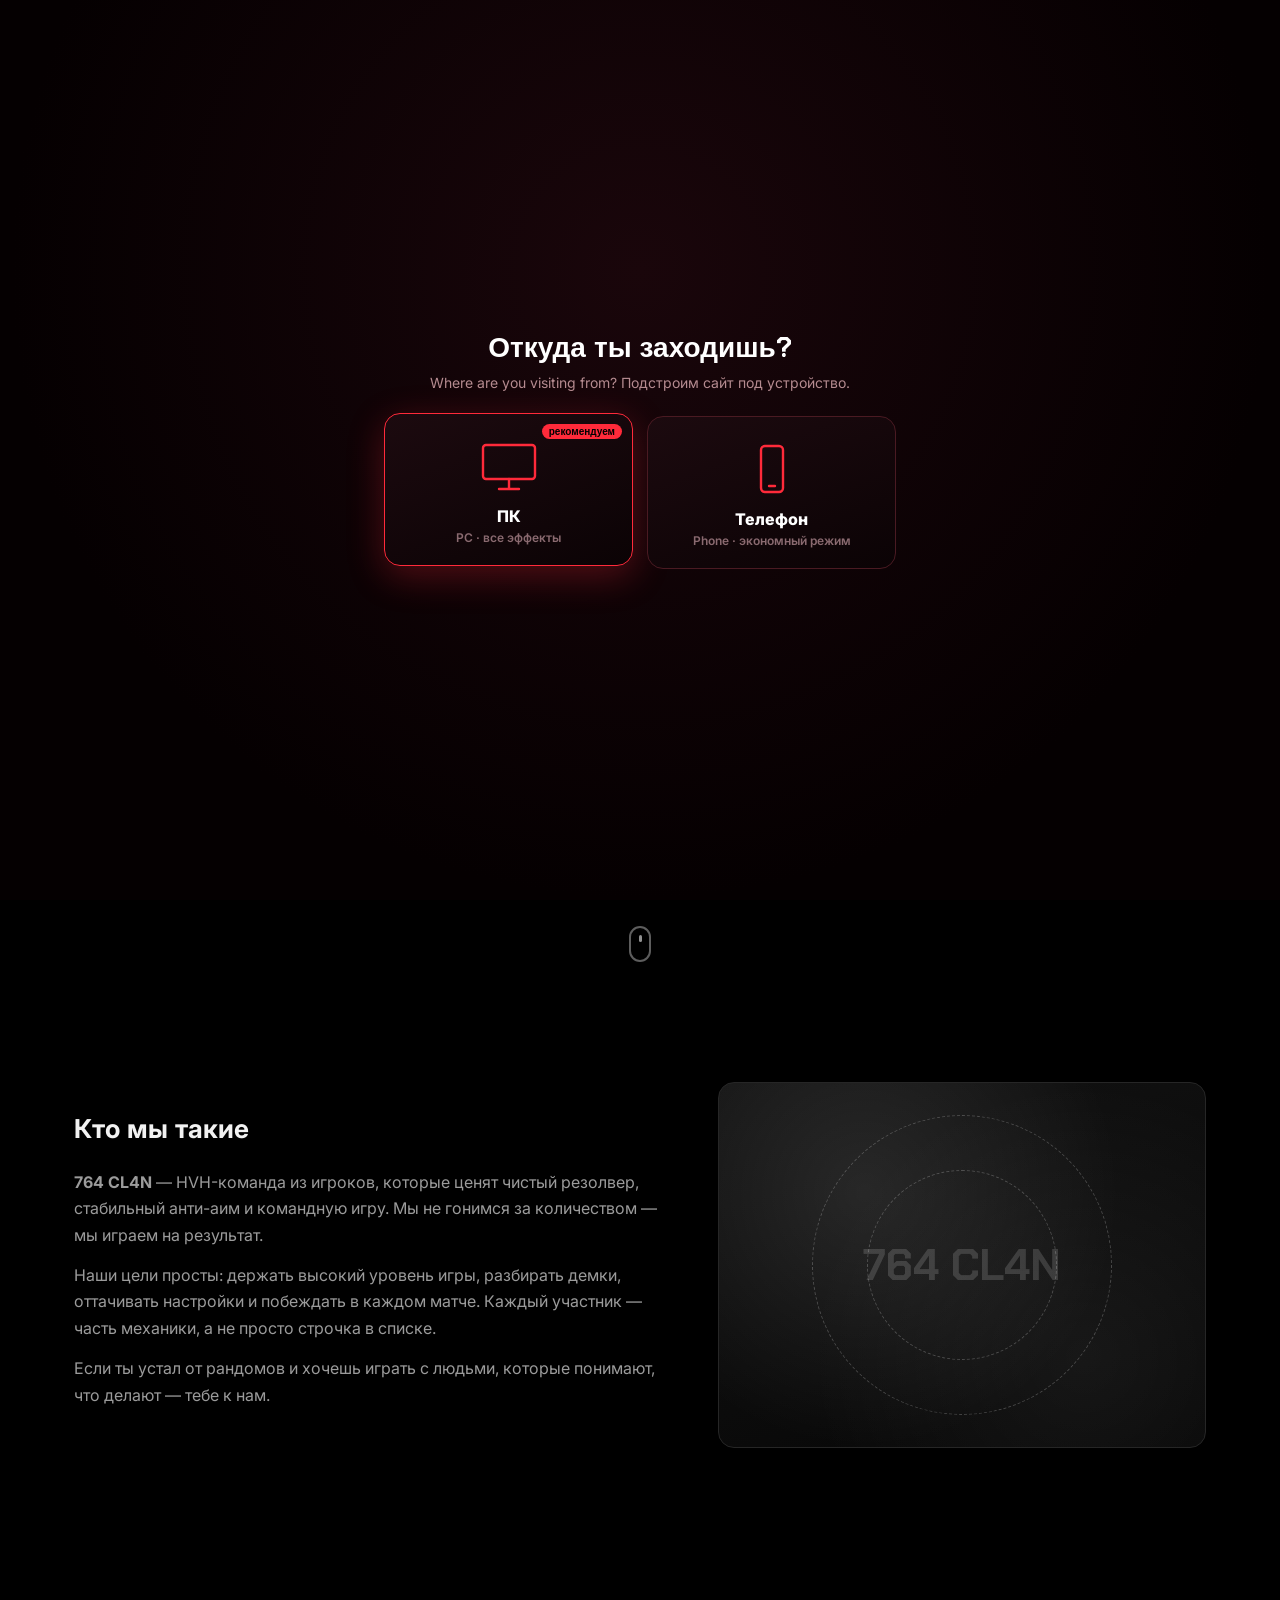
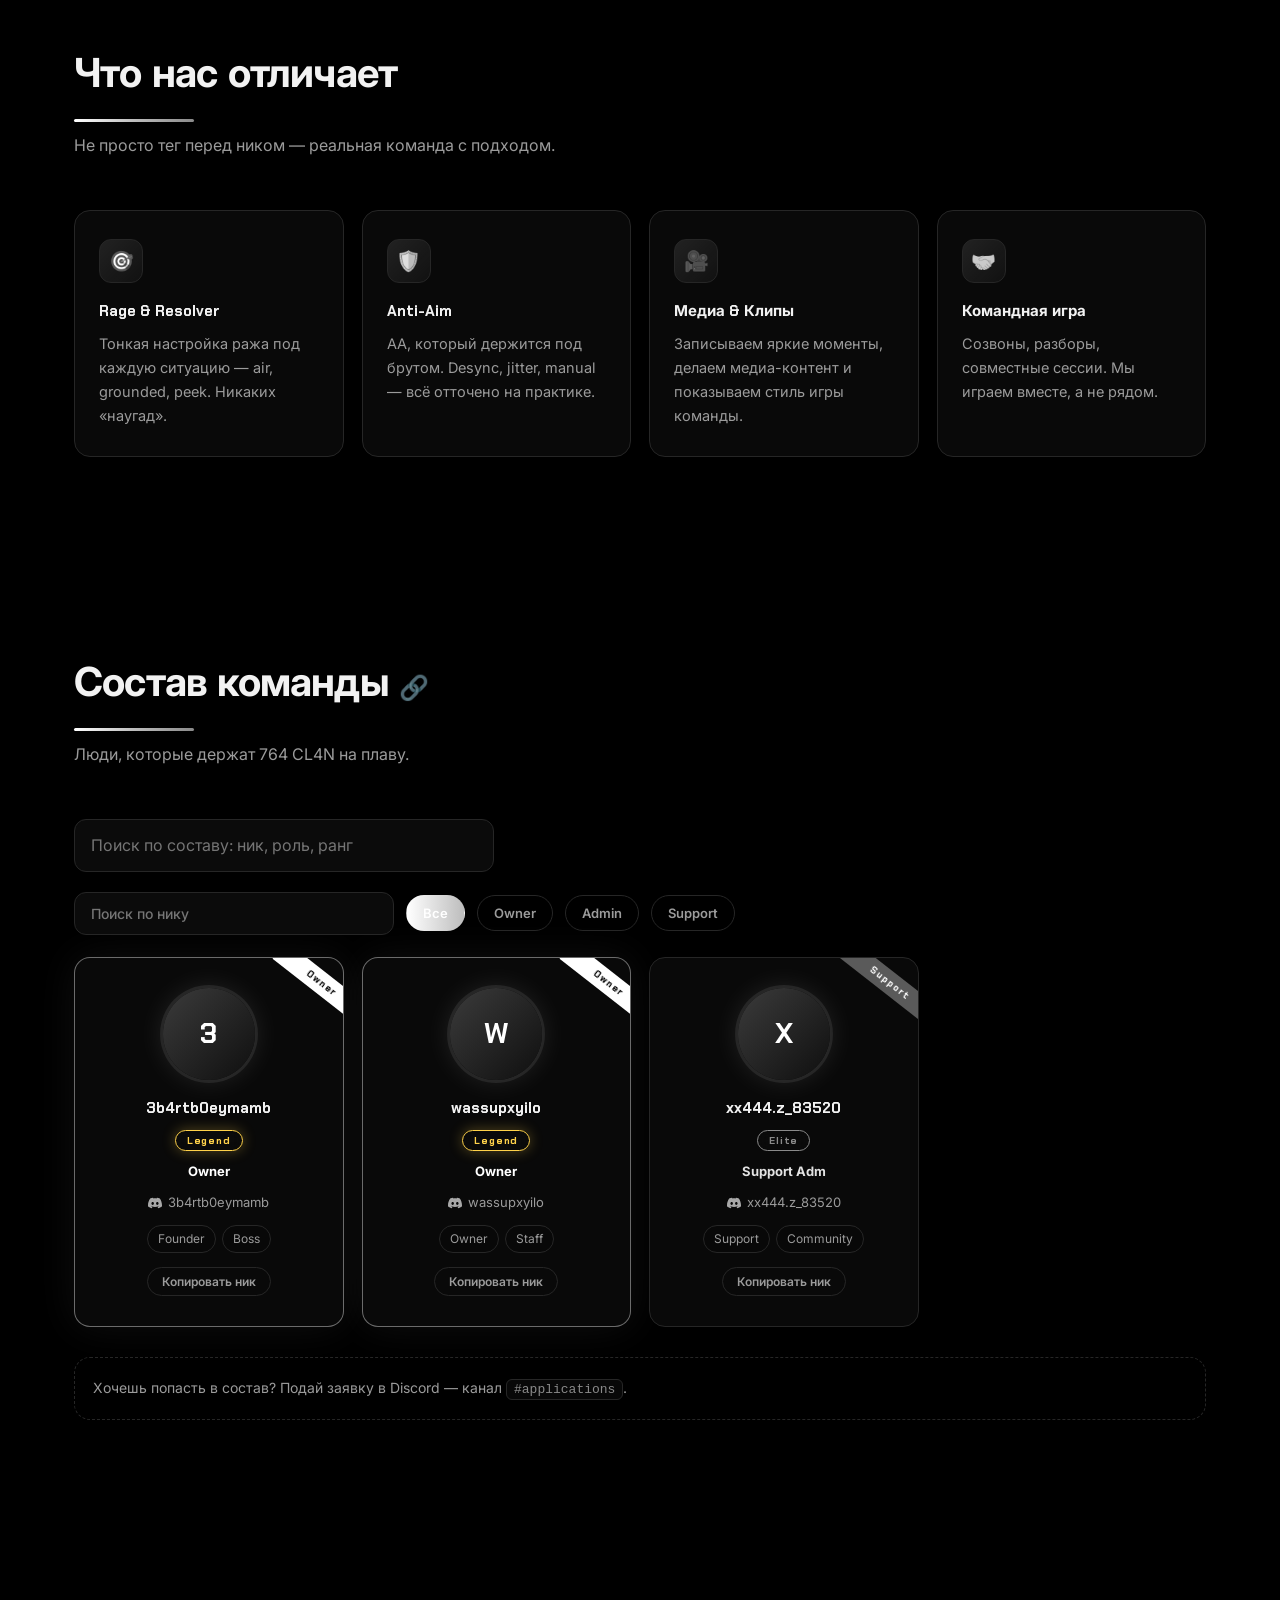
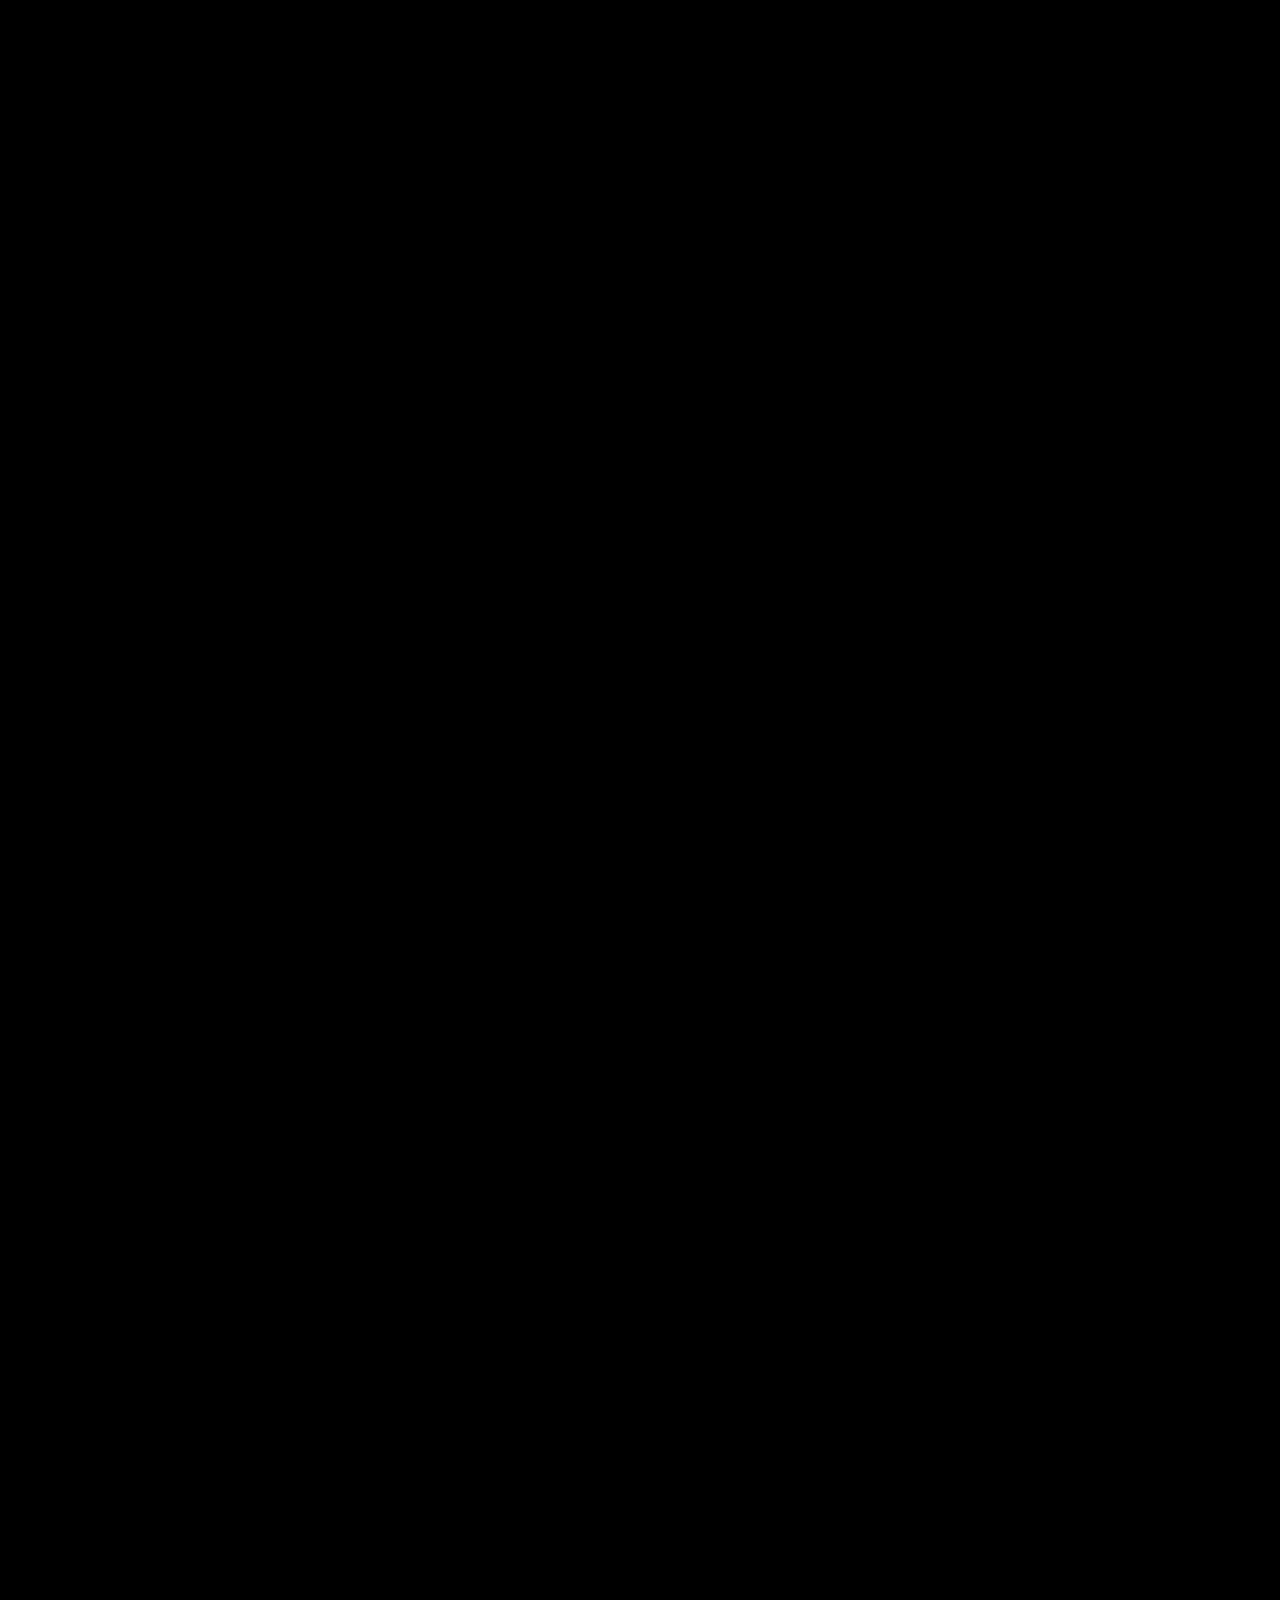
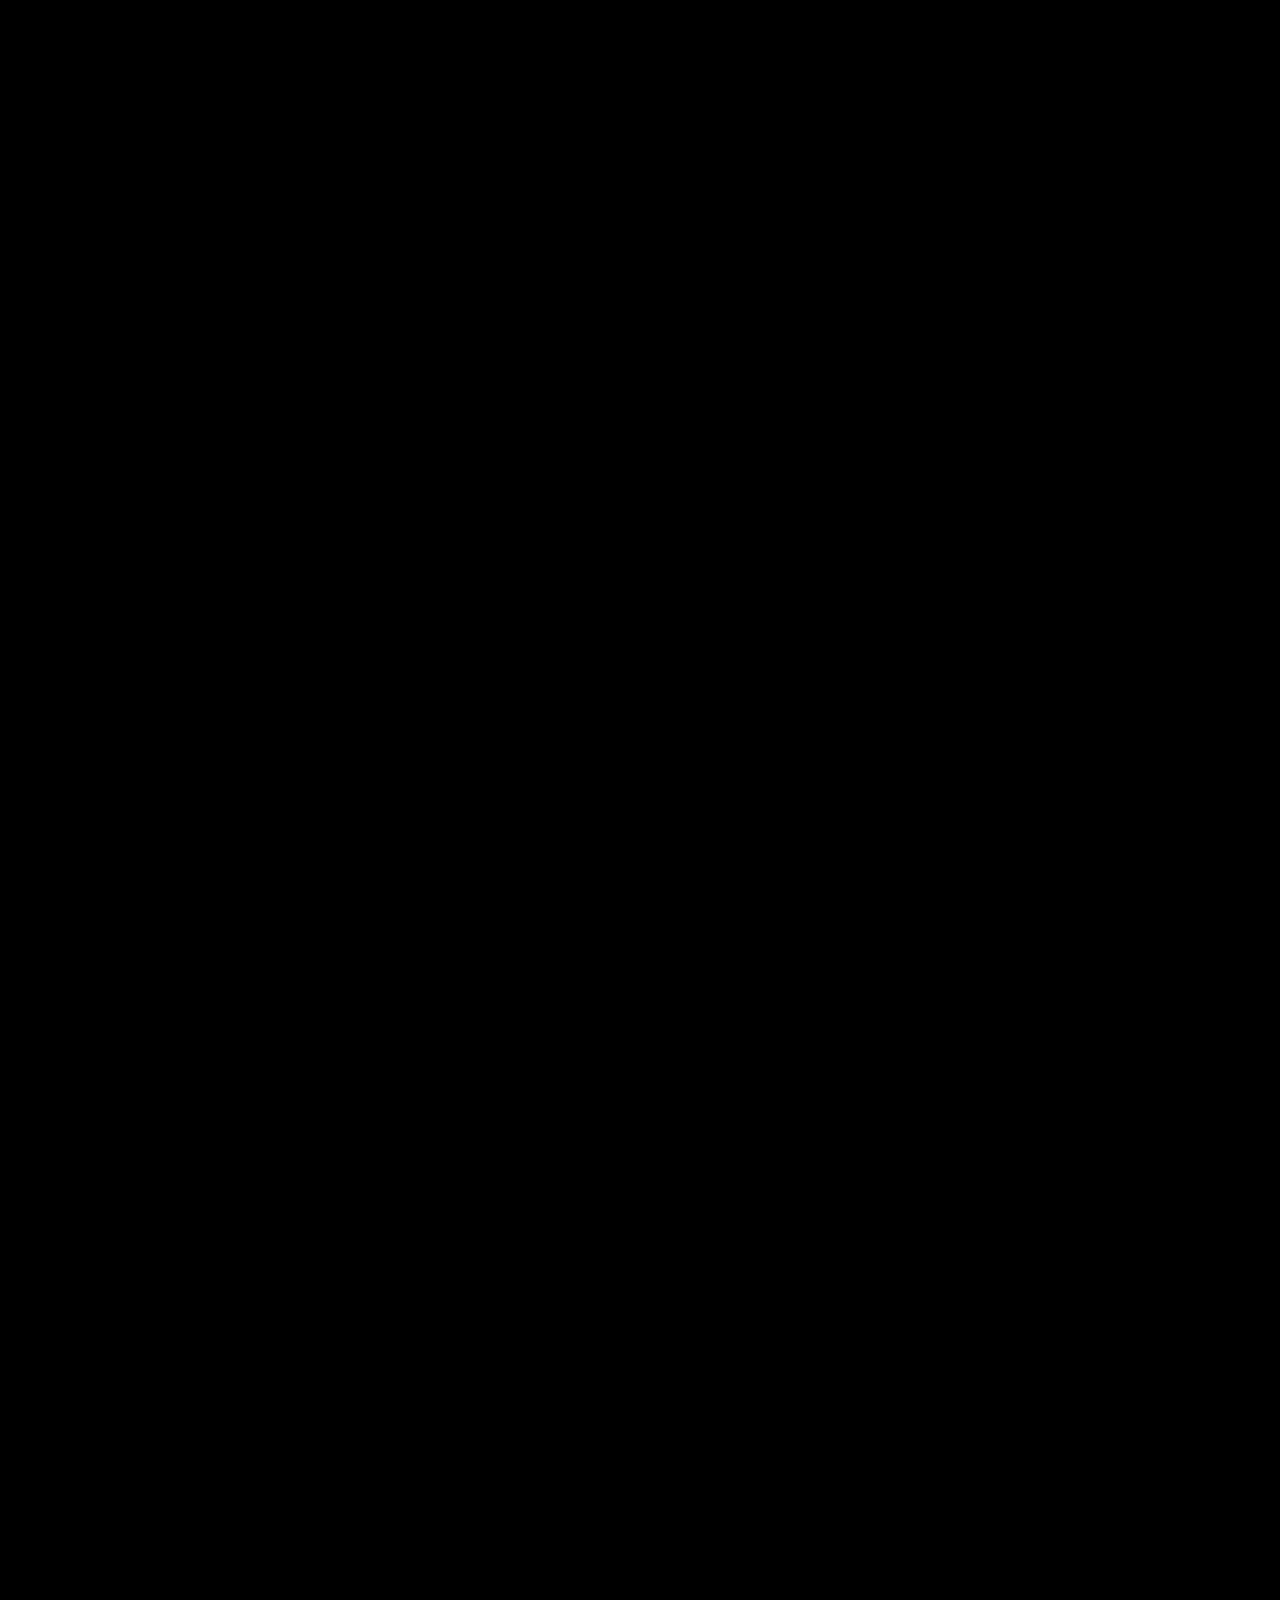
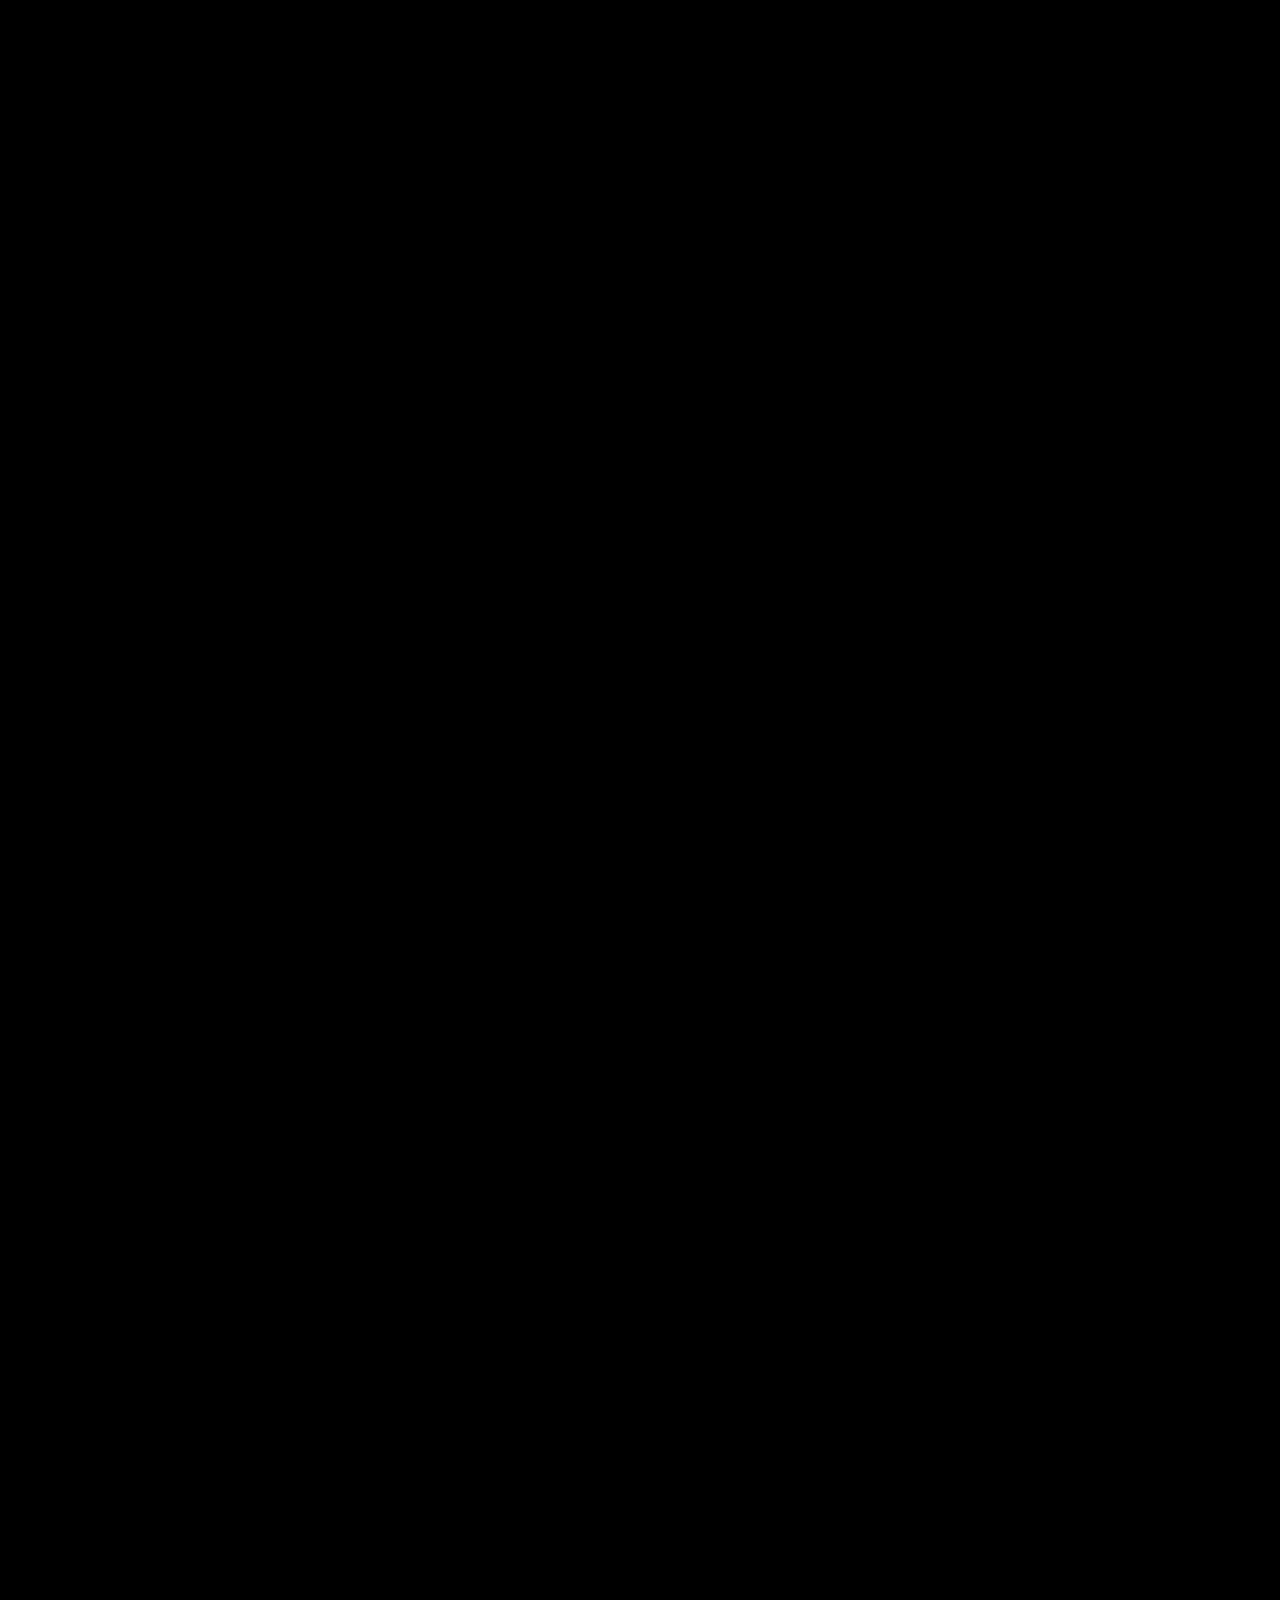
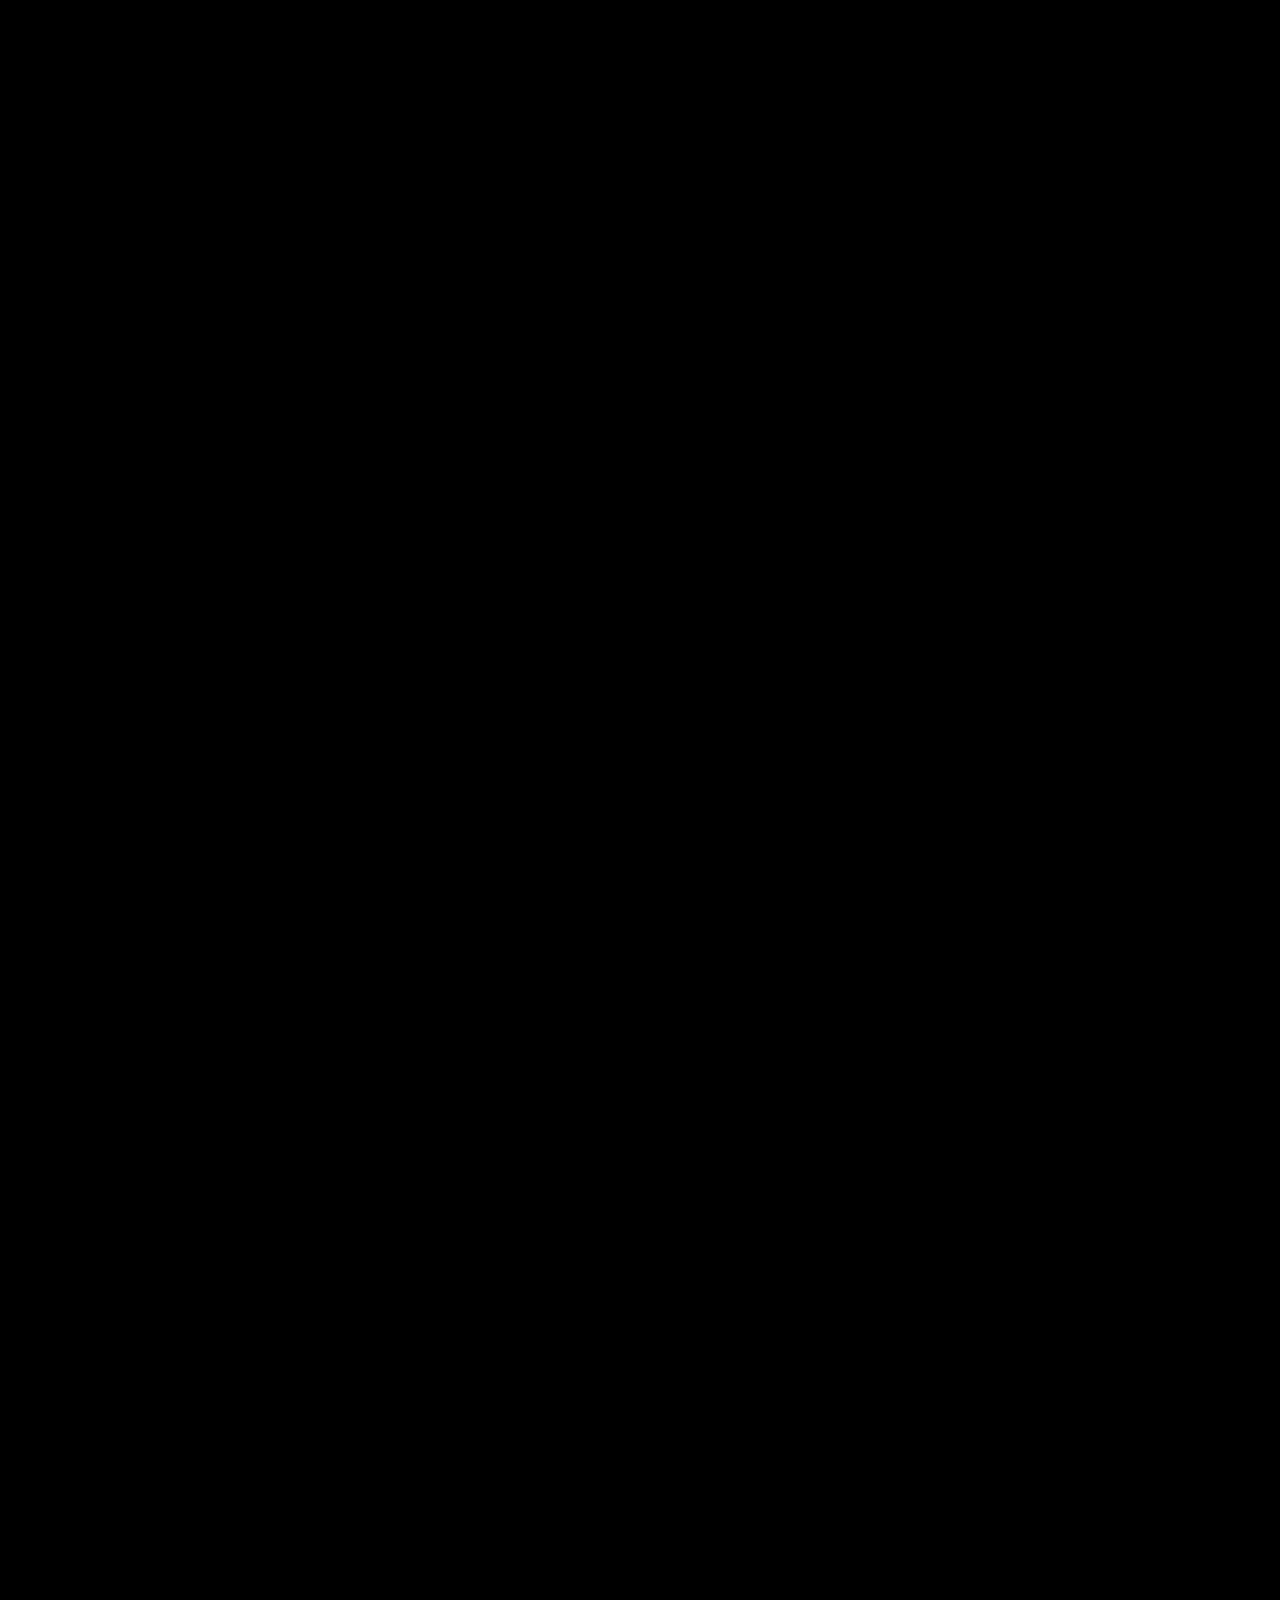
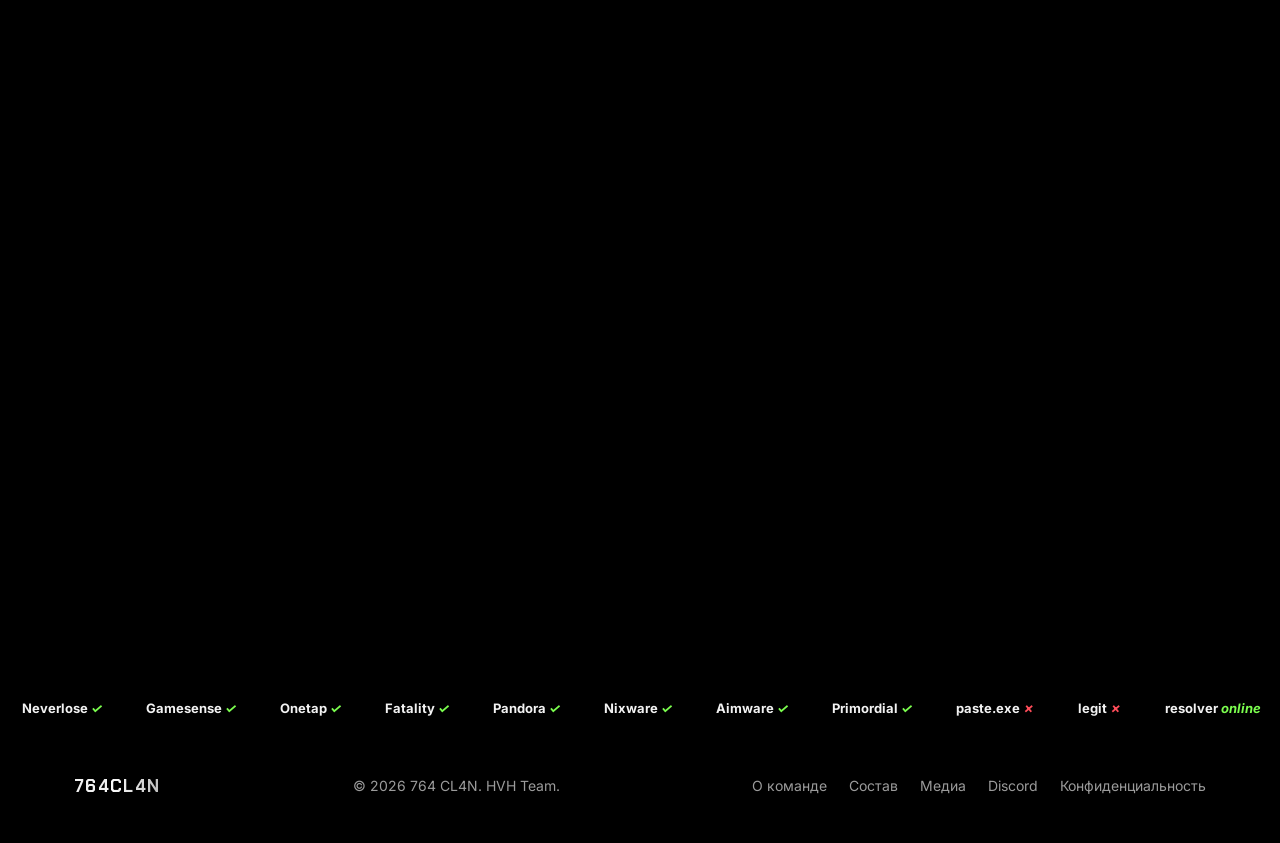
==== commit 151b0a6c: "764 CL4N site: full build with settings gear, smooth UI, smoke tests" ====
--- a/index.html
+++ b/index.html
@@ -17,7 +17,7 @@
 <meta name="mobile-web-app-capable" content="yes"><meta name="apple-mobile-web-app-capable" content="yes"><meta name="apple-mobile-web-app-title" content="764 CL4N"><meta name="apple-mobile-web-app-status-bar-style" content="black">
 <link rel="preconnect" href="https://discord.com"><link rel="preconnect" href="https://fonts.googleapis.com"><link rel="preconnect" href="https://fonts.gstatic.com" crossorigin>
 <link href="https://fonts.googleapis.com/css2?family=Inter:wght@400;500;700&family=Chakra+Petch:wght@500;600;700&display=swap" rel="stylesheet">
-<script>try{var t=localStorage.getItem('thm');if(t==='color')document.documentElement.removeAttribute('data-theme');else if(t==='hvh')document.documentElement.classList.add('hvh')}catch(e){}</script>
+<script>try{var t=localStorage.getItem('thm');if(t==='auto'){var hh=new Date().getHours();t=(hh>=7&&hh<19)?'color':'bw'}if(t==='color')document.documentElement.removeAttribute('data-theme');else if(t==='hvh')document.documentElement.classList.add('hvh')}catch(e){}</script>
 <style>
 :root{--bg:#07080c;--card:#11141e;--bd:#222839;--tx:#e9ecf5;--mu:#8f98ae;--a:#5b8cff;--b:#9a5bff;--c:#22d3ee;--r:16px;box-sizing:border-box;padding-top:env(safe-area-inset-top,0px);padding-bottom:env(safe-area-inset-bottom,0px)}
 html{scroll-behavior:smooth;scroll-padding-top:calc(72px + env(safe-area-inset-top,0px))}
@@ -45,7 +45,7 @@
 .nl a{font-size:14px;color:var(--mu);transition:color .2s}.nl a:hover{color:var(--tx)}
 .btn{display:inline-flex;align-items:center;gap:9px;padding:12px 24px;border-radius:12px;font-size:14px;font-weight:700;border:1px solid var(--bd);background:var(--card);cursor:pointer;color:var(--tx);font-family:inherit;position:relative;overflow:hidden;transition:transform .2s,border-color .2s,box-shadow .2s}
 .btn:hover{transform:translateY(-2px);border-color:#3a4560}
-.btn:focus-visible,summary:focus-visible,.mus:focus-visible{outline:2px solid var(--c);outline-offset:3px}
+.btn:focus-visible,summary:focus-visible{outline:2px solid var(--c);outline-offset:3px}
 .p{background:linear-gradient(90deg,var(--a),var(--b));border-color:transparent;color:#fff;box-shadow:0 10px 30px rgba(91,140,255,.3)}
 .d{background:#5865F2;border-color:transparent;color:#fff}
 .di{width:18px;height:18px;fill:currentColor;flex-shrink:0}
@@ -137,63 +137,56 @@
 footer .w{display:flex;justify-content:space-between;align-items:center;gap:20px;flex-wrap:wrap}
 footer p,footer a{color:var(--mu);font-size:14px}
 footer .l{display:flex;gap:22px}
-.mus{position:fixed;right:18px;bottom:calc(18px + env(safe-area-inset-bottom,0px));z-index:200;display:flex;align-items:center;gap:10px;padding:10px 16px;border-radius:999px;border:1px solid var(--bd);background:rgba(17,20,30,.9);backdrop-filter:blur(10px);color:var(--tx);font:600 13px Inter;cursor:pointer}
-.eq{display:flex;gap:2px;align-items:flex-end;height:14px}
-.eq i{width:3px;height:4px;background:var(--c);border-radius:2px}
-.mus.on .eq i{animation:eq 1s ease-in-out infinite}
-.mus.on .eq i:nth-child(2){animation-delay:-.3s}.mus.on .eq i:nth-child(3){animation-delay:-.6s}
-@keyframes eq{50%{height:14px}}
-/* player + sound */
-.mpl{position:fixed;right:18px;bottom:calc(18px + env(safe-area-inset-bottom,0px));z-index:200;display:flex;flex-direction:column;align-items:flex-end;gap:10px}
-.mpl .mus{position:static}
-.mpr2{display:flex;gap:8px;align-items:center}
-.mpx{padding:10px 13px;font-size:15px;line-height:1}
-.mpx[aria-expanded=true]{border-color:var(--c)}
-.mp{width:min(300px,calc(100vw - 36px));padding:14px;border-radius:18px;border:1px solid var(--bd);background:rgba(17,20,30,.94);backdrop-filter:blur(12px);box-shadow:0 18px 50px rgba(0,0,0,.55);color:var(--tx);font:600 13px Inter;opacity:0;visibility:hidden;transform:translateY(8px) scale(.98);transform-origin:bottom right;transition:opacity .22s,transform .22s,visibility .22s}
-.mp.o{opacity:1;visibility:visible;transform:none}
-.mph{font:700 11px Inter;letter-spacing:.14em;text-transform:uppercase;color:var(--mu);margin-bottom:10px}
-.tk{display:flex;align-items:center;gap:12px;width:100%;padding:9px 10px;margin-bottom:6px;border-radius:12px;border:1px solid transparent;background:transparent;color:var(--tx);font:inherit;text-align:left;cursor:pointer;transition:background .2s,border-color .2s}
-.tk:hover{background:rgba(255,255,255,.06)}
-.tk.on{background:rgba(255,255,255,.08);border-color:var(--c)}
-.tk .tn{width:18px;color:var(--mu);font-size:12px;text-align:center}
-.tk .ti{flex:1;min-width:0}
-.tk b{display:block;font-weight:700}
-.tk small{display:block;color:var(--mu);font-size:11px;font-weight:500;margin-top:2px}
-.tk .eq{opacity:0}
-.tk.on .eq{opacity:1}
-.tk.pl .eq i{animation:eq 1s ease-in-out infinite}
-.tk.pl .eq i:nth-child(2){animation-delay:-.3s}
-.tk.pl .eq i:nth-child(3){animation-delay:-.6s}
-.mpc{display:flex;align-items:center;gap:10px;margin:10px 0 12px}
-.mpb{width:34px;height:34px;flex:none;border-radius:50%;border:1px solid var(--bd);background:rgba(255,255,255,.05);color:var(--tx);font-size:18px;line-height:1;cursor:pointer;transition:border-color .2s}
-.mpb:hover{border-color:var(--c)}
-.mpv{flex:1;display:flex;flex-direction:column;gap:4px;font-size:11px;color:var(--mu);cursor:pointer}
-.mpv div{display:flex;justify-content:space-between}
-.mpv input{width:100%;accent-color:var(--c);cursor:pointer}
+/* sound switch (settings panel) */
 .mps{display:flex;align-items:center;justify-content:space-between;width:100%;padding:10px 4px 0;border:0;border-top:1px solid var(--bd);background:none;color:var(--tx);font:inherit;cursor:pointer}
 .mps .kn{position:relative;width:34px;height:20px;border-radius:999px;background:rgba(255,255,255,.14);transition:background .2s}
 .mps .kn::after{content:"";position:absolute;top:3px;left:3px;width:14px;height:14px;border-radius:50%;background:#fff;transition:transform .2s}
 .mps.on .kn{background:var(--c)}
 .mps.on .kn::after{transform:translateX(14px)}
-.mp button:focus-visible,.mpx:focus-visible,.mpl input:focus-visible{outline:2px solid var(--c);outline-offset:2px}
-html[data-theme="bw"] .mp{background:rgba(11,11,11,.95)}
-html[data-theme="bw"] .tk.on{border-color:var(--rd)}
 html[data-theme="bw"] .mps.on .kn{background:var(--rd)}
-html[data-theme="bw"] .mpv input{accent-color:var(--rd)}
-html[data-theme="bw"] .mpx[aria-expanded=true]{border-color:rgba(255,255,255,.4)}
-html.hvh .mp{background:rgba(13,4,5,.96);border-color:rgba(255,90,100,.25)}
-html.hvh .tk.on{border-color:#ff2a3a}
 html.hvh .mps.on .kn{background:#d0101f}
-html.hvh .mpv input{accent-color:#ff2a3a}
-@media(prefers-reduced-motion:reduce){.mp{transition:none}}
+@media(prefers-reduced-motion:reduce){.setp,.gear{transition:none}}
 .rv{opacity:0;transform:translateY(30px);transition:opacity .9s,transform .9s cubic-bezier(.22,1,.36,1)}
 .rv.in{opacity:1;transform:none}
 .tl{transition:transform .3s cubic-bezier(.22,1,.36,1),border-color .25s,box-shadow .3s}
 .tl:hover{border-color:#3a4560;box-shadow:0 22px 55px rgba(91,140,255,.2)}
 
 
+/* settings panel + gear */
+.gear{position:fixed;right:18px;bottom:calc(18px + env(safe-area-inset-bottom,0px));z-index:200;width:44px;height:44px;border-radius:50%;border:1px solid var(--bd);background:rgba(17,20,30,.9);backdrop-filter:blur(10px);color:var(--tx);display:flex;align-items:center;justify-content:center;cursor:pointer;transition:transform .3s,border-color .2s}
+.gear:hover{border-color:var(--c)}
+.gear[aria-expanded=true]{transform:rotate(60deg);border-color:var(--c)}
+.gear svg{width:20px;height:20px;fill:currentColor}
+.gear:focus-visible,.setp button:focus-visible{outline:2px solid var(--c);outline-offset:2px}
+.setp{position:fixed;right:18px;bottom:calc(70px + env(safe-area-inset-bottom,0px));z-index:3200;width:min(280px,calc(100vw - 36px));padding:14px;border-radius:16px;border:1px solid var(--bd);background:rgba(17,20,30,.94);backdrop-filter:blur(12px);box-shadow:0 18px 50px rgba(0,0,0,.55);color:var(--tx);font:600 13px Inter,sans-serif;opacity:0;visibility:hidden;transform:translateY(8px) scale(.98);transform-origin:bottom right;transition:opacity .22s,transform .22s,visibility .22s}
+.setp.o{opacity:1;visibility:visible;transform:none}
+.seth{font:700 11px Inter,sans-serif;letter-spacing:.14em;text-transform:uppercase;color:var(--mu);margin-bottom:8px}
+.setr{display:flex;align-items:center;justify-content:space-between;gap:10px;padding:7px 0}
+.setr>span{color:var(--mu);font-size:12px}
+.setr .mps{width:auto;padding:0;border:0}
+.setc{display:flex;align-items:center;gap:2px;padding:3px;border-radius:999px;border:1px solid var(--bd);background:rgba(255,255,255,.04)}
+.setc .tb{padding:6px 10px;font-size:12px;white-space:nowrap}
+.setc .sw{padding:0 8px 0 6px;margin-left:2px}
+.setv{width:110px;accent-color:var(--c);cursor:pointer}
+.setl{display:flex;flex-direction:column;gap:4px;max-height:168px;overflow:auto;margin-top:6px;padding-right:2px;scrollbar-width:thin}
+.mtr{display:flex;flex-direction:column;align-items:flex-start;gap:1px;border:1px solid transparent;background:transparent;color:var(--tx);font:inherit;text-align:left;padding:6px 9px;border-radius:10px;cursor:pointer;transition:background .2s,border-color .2s}
+.mtr:hover{background:rgba(255,255,255,.06)}
+.mtr.on{background:rgba(255,255,255,.08);border-color:var(--c)}
+.mtr b{font-weight:700;font-size:12px}
+.mtr small{color:var(--mu);font-size:10px;font-weight:500}
+/* smooth open for overlays that used to pop in instantly */
+#gm.o,#go.o,#sx.o,#sxb.o,#hxv.o,#hx4s.o,#hx4m.o,#hx7.o,#hx10m.o,#hx12m.o,#hx13m.o,#hx14m.o,#hx15m.o,#rfm.o,#x2m.o,#x4m.o,#x5m.o,#adm.o,#pm.o,#x5bw.o{animation:ovIn .2s ease}
+#gm.o>*,#go.o>*,#hxv.o>*,#hx4m.o>*,#hx7.o>*,#hx10m.o>*,#hx12m.o>*,#hx13m.o>*,#hx14m.o>*,#hx15m.o>*,#rfm.o>*,#x2m.o>*,#x4m.o>*,#x5m.o>*{animation:bxIn .24s cubic-bezier(.2,1,.36,1)}
+@keyframes ovIn{from{opacity:0}}
+@keyframes bxIn{from{opacity:0;transform:scale(.96) translateY(8px)}}
+.faqw{overflow:hidden;transition:height .3s ease,opacity .3s ease}
+.skl .sklrow{height:14px;border-radius:6px;margin:7px 0;background:linear-gradient(90deg,rgba(255,255,255,.05),rgba(255,255,255,.14),rgba(255,255,255,.05));background-size:200% 100%;animation:skm 1.1s linear infinite}
+@keyframes skm{to{background-position:-200% 0}}
+section{content-visibility:auto;contain-intrinsic-size:auto 640px}
+#mir{position:fixed;top:calc(70px + env(safe-area-inset-top,0px));left:50%;transform:translateX(-50%);z-index:3300;display:flex;align-items:center;gap:10px;max-width:calc(100vw - 24px);padding:9px 14px;border-radius:12px;border:1px solid #b45309;background:rgba(60,36,6,.92);color:#fde68a;font:600 12px Inter,sans-serif;backdrop-filter:blur(8px)}
+#mir a{color:#fbbf24;text-decoration:underline}
+#mir button{border:0;background:none;color:#fde68a;cursor:pointer;font:inherit;padding:2px 4px}
 /* theme switcher */
-.thm{position:fixed;left:18px;bottom:calc(18px + env(safe-area-inset-bottom,0px));z-index:200;display:flex;align-items:center;gap:4px;padding:5px;border-radius:999px;border:1px solid var(--bd);background:rgba(17,20,30,.9);backdrop-filter:blur(10px)}
 .tb{border:0;background:transparent;color:var(--mu);font:600 13px Inter,sans-serif;padding:7px 14px;border-radius:999px;cursor:pointer;transition:background .2s,color .2s}
 .tb.on{background:var(--tx);color:var(--bg,#07080c)}
 .tb:focus-visible,.sw button:focus-visible{outline:2px solid var(--c);outline-offset:2px}
@@ -229,10 +222,11 @@
 html[data-theme="bw"] .tl:hover{border-color:#555;box-shadow:0 22px 55px rgba(255,255,255,.08)}
 html[data-theme="bw"] details[open]{border-color:#555}
 html[data-theme="bw"] .dbx{background:linear-gradient(135deg,rgba(255,255,255,.07),rgba(255,255,255,.02));border-color:rgba(255,255,255,.22)}
-html[data-theme="bw"] .btn,html[data-theme="bw"] .mus{background:linear-gradient(135deg,var(--rd),var(--rd2));border-color:rgba(255,255,255,.14);color:#fff;box-shadow:0 10px 28px rgba(0,0,0,.55)}
+html[data-theme="bw"] .btn,html[data-theme="bw"] .gear{background:linear-gradient(135deg,var(--rd),var(--rd2));border-color:rgba(255,255,255,.14);color:#fff;box-shadow:0 10px 28px rgba(0,0,0,.55)}
 html[data-theme="bw"] .btn:hover{border-color:rgba(255,255,255,.4);box-shadow:0 12px 32px rgba(139,15,26,.35)}
 html[data-theme="bw"] .dbx .ib{background:linear-gradient(135deg,var(--rd),var(--rd2))}
-html[data-theme="bw"] .thm{background:rgba(11,11,11,.92)}
+html[data-theme="bw"] .setp{background:rgba(11,11,11,.95)}
+html[data-theme="bw"] .gear{background:rgba(11,11,11,.92)}
 html[data-theme="bw"] .eq i{background:#fff}
 @media(max-width:880px){.ab{grid-template-columns:1fr}}
 @media(max-width:760px){.nl{display:none}header{padding:90px 0 60px}section{padding:66px 0}#gl{opacity:.4}.hc{max-width:none}}
@@ -247,10 +241,8 @@
 #ld{position:fixed;inset:0;z-index:2000;background:var(--bg,#000);display:flex;align-items:center;justify-content:center;transition:opacity .7s,visibility .7s;cursor:pointer}#ld.h{opacity:0;visibility:hidden}.lt{font:800 clamp(34px,8vw,72px) Chakra Petch;letter-spacing:.08em;animation:lg 1.2s steps(2) infinite}
 @keyframes lg{0%,90%{text-shadow:none;transform:none}92%{text-shadow:-4px 0 #f0f,4px 0 #0ff;transform:skewX(6deg)}96%{text-shadow:4px 0 #f0f,-4px 0 #0ff;transform:skewX(-6deg)}}
 .logo:hover,h1:hover span{animation:lg .5s steps(2) infinite}
-#cr,#cd2{position:fixed;left:0;top:0;pointer-events:none;z-index:3000;border-radius:50%;display:none}#cr{width:34px;height:34px;margin:-17px 0 0 -17px;border:1.5px solid var(--tx);opacity:.6;transition:width .2s,height .2s,margin .2s}#cr.b{width:54px;height:54px;margin:-27px 0 0 -27px}#cd2{width:6px;height:6px;margin:-3px 0 0 -3px;background:var(--tx)}
-@media(hover:hover) and (pointer:fine){#cr,#cd2{display:block}}
 .sp{position:fixed;width:5px;height:5px;background:var(--tx);border-radius:50%;pointer-events:none;z-index:3000;animation:spk .7s ease-out forwards}@keyframes spk{to{transform:translate(var(--dx),var(--dy)) scale(0);opacity:0}}
-#up{position:fixed;right:18px;bottom:calc(76px + env(safe-area-inset-bottom,0px));z-index:200;width:42px;height:42px;border-radius:50%;border:1px solid var(--bd);background:var(--card);color:var(--tx);font-size:18px;cursor:pointer;opacity:0;visibility:hidden;transition:opacity .3s}#up.s{opacity:1;visibility:visible}
+#up{position:fixed;right:18px;bottom:calc(134px + env(safe-area-inset-bottom,0px));z-index:200;width:42px;height:42px;border-radius:50%;border:1px solid var(--bd);background:var(--card);color:var(--tx);font-size:18px;cursor:pointer;opacity:0;visibility:hidden;transition:opacity .3s}#up.s{opacity:1;visibility:visible}
 .lgb{border:0;background:transparent;color:var(--mu);font:600 13px Inter;padding:7px 12px;border-radius:999px;cursor:pointer}
 html.tt *{transition:background-color .5s,color .5s,border-color .5s,fill .5s,filter .5s!important}
 @media(prefers-reduced-motion:reduce){.lt,.logo:hover{animation:none!important}}
@@ -315,10 +307,11 @@
 html.hvh .tl:hover{border-color:#ff2a3a;box-shadow:0 22px 55px rgba(255,30,50,.25)}
 html.hvh details[open]{border-color:#7a1620}
 html.hvh .dbx{background:linear-gradient(135deg,rgba(255,30,50,.14),rgba(255,30,50,.03));border-color:rgba(255,50,70,.4)}
-html.hvh .btn,html.hvh .mus{background:linear-gradient(135deg,#d0101f,#4a0007);border-color:rgba(255,90,100,.4);color:#fff;box-shadow:0 0 24px rgba(255,20,40,.35)}
+html.hvh .btn,html.hvh .gear{background:linear-gradient(135deg,#d0101f,#4a0007);border-color:rgba(255,90,100,.4);color:#fff;box-shadow:0 0 24px rgba(255,20,40,.35)}
 html.hvh .btn:hover{border-color:#ff6a76;box-shadow:0 0 34px rgba(255,20,40,.6)}
 html.hvh .dbx .ib{background:linear-gradient(135deg,#d0101f,#4a0007)}
-html.hvh .thm{background:rgba(13,4,5,.94)}
+html.hvh .setp{background:rgba(13,4,5,.96)}
+html.hvh .gear{background:rgba(13,4,5,.94)}
 html.hvh .eq i{background:#ff2a3a}
 html.hvh .sw{display:none!important}
 html.hvh .chips button.on,html.hvh .tb.on{background:#ff2a3a;color:#000}
@@ -409,7 +402,7 @@
 <script type="application/ld+json" data-person="s0">{"@context": "https://schema.org", "@type": "Person", "name": "3b4rtb0eymamb", "jobTitle": "Owner", "url": "https://young-wave-cd63.764cl4n.workers.dev/#roster", "memberOf": {"@type": "Organization", "name": "764 CL4N"}, "sameAs": ["https://youtube.com/@3b4rtb0eymamb", "https://twitch.tv/3b4rtb0eymamb"]}</script>
 <script type="application/ld+json" data-person="s1">{"@context": "https://schema.org", "@type": "Person", "name": "wassupxyilo", "jobTitle": "Owner", "url": "https://young-wave-cd63.764cl4n.workers.dev/#roster", "memberOf": {"@type": "Organization", "name": "764 CL4N"}, "sameAs": ["https://youtube.com/@wassupxyilo"]}</script>
 <script type="application/ld+json" data-person="s2">{"@context": "https://schema.org", "@type": "Person", "name": "xx444.z_83520", "jobTitle": "Support Adm", "url": "https://young-wave-cd63.764cl4n.workers.dev/#roster", "memberOf": {"@type": "Organization", "name": "764 CL4N"}}</script>
-<link rel="stylesheet" href="community.css">
+<link rel="stylesheet" href="community.css?v58">
 </head>
 <body>
 <script id="hx16">
@@ -435,11 +428,11 @@
 <div id="ld"><div class="lw"><img class="lg" src="favicon.png" alt="" width="72" height="72"><div class="lt">764<span class="g">CL4N</span></div><div class="lb"><i id="ldb"></i></div><div class="ls" id="lds">Загрузка</div></div></div>
 <script src="loader.js"></script>
 <noscript><style>#ld{display:none}</style></noscript>
-<div id="cr"></div><div id="cd2"></div>
 <button id="up" type="button" aria-label="Наверх">↑</button>
-<svg width="0" height="0" style="position:absolute"><symbol id="dc" viewBox="0 0 24 24"><path d="M20.317 4.369a19.79 19.79 0 00-4.885-1.515.074.074 0 00-.079.037c-.21.375-.444.864-.608 1.25a18.27 18.27 0 00-5.487 0 12.64 12.64 0 00-.617-1.25.077.077 0 00-.079-.037A19.736 19.736 0 003.677 4.37a.07.07 0 00-.032.027C.533 9.046-.32 13.58.099 18.057a.082.082 0 00.031.057 19.9 19.9 0 005.993 3.03.078.078 0 00.084-.028c.462-.63.874-1.295 1.226-1.994a.076.076 0 00-.041-.106 13.1 13.1 0 01-1.872-.892.077.077 0 01-.008-.128c.126-.094.252-.192.372-.291a.074.074 0 01.077-.01c3.928 1.793 8.18 1.793 12.062 0a.074.074 0 01.078.01c.12.098.246.198.373.292a.077.077 0 01-.006.127 12.3 12.3 0 01-1.873.891.077.077 0 00-.041.107c.36.698.772 1.362 1.225 1.993a.076.076 0 00.084.028 19.839 19.839 0 006.002-3.03.077.077 0 00.032-.054c.5-5.177-.838-9.674-3.549-13.66a.061.061 0 00-.031-.03z"/></symbol></svg>
+<svg width="0" height="0" style="position:absolute"><symbol id="dc" viewBox="0 0 24 24"><path d="M20.317 4.3698a19.7913 19.7913 0 00-4.8851-1.5152.0741.0741 0 00-.0785.0371c-.211.3753-.4447.8648-.6083 1.2495-1.8447-.2762-3.68-.2762-5.4868 0-.1636-.3933-.4058-.8742-.6177-1.2495a.077.077 0 00-.0785-.037 19.7363 19.7363 0 00-4.8852 1.515.0699.0699 0 00-.0321.0277C.5334 9.0458-.319 13.5799.0992 18.0578a.0824.0824 0 00.0312.0561c2.0528 1.5076 4.0413 2.4228 5.9929 3.0294a.0777.0777 0 00.0842-.0276c.4616-.6304.8731-1.2952 1.226-1.9942a.076.076 0 00-.0416-.1057c-.6528-.2476-1.2743-.5495-1.8722-.8923a.077.077 0 01-.0076-.1277c.1258-.0943.2517-.1923.3718-.2914a.0743.0743 0 01.0776-.0105c3.9278 1.7933 8.18 1.7933 12.0614 0a.0739.0739 0 01.0785.0095c.1202.099.246.1981.3728.2924a.077.077 0 01-.0066.1276 12.2986 12.2986 0 01-1.873.8914.0766.0766 0 00-.0407.1067c.3604.698.7719 1.3628 1.225 1.9932a.076.076 0 00.0842.0286c1.961-.6067 3.9495-1.5219 6.0023-3.0294a.077.077 0 00.0313-.0552c.5004-5.177-.8382-9.6739-3.5485-13.6604a.061.061 0 00-.0312-.0286zM8.02 15.3312c-1.1825 0-2.1569-1.0857-2.1569-2.419 0-1.3332.9555-2.4189 2.157-2.4189 1.2108 0 2.1757 1.0952 2.1568 2.419 0 1.3332-.9555 2.4189-2.1569 2.4189zm7.9748 0c-1.1825 0-2.1569-1.0857-2.1569-2.419 0-1.3332.9554-2.4189 2.1569-2.4189 1.2108 0 2.1757 1.0952 2.1568 2.419 0 1.3332-.946 2.4189-2.1568 2.4189Z"/></symbol></svg>
 <div class="bg"><canvas id="fx" aria-hidden="true"></canvas><canvas id="stars" aria-hidden="true"></canvas></div>
 <div id="pr"></div>
+<div id="mir" hidden role="status"><span id="mir-t"></span><a id="mir-a" href="#" target="_blank" rel="noopener" hidden></a><button id="mir-x" type="button" aria-label="Скрыть">✕</button></div>
 
 <nav><div class="w">
   <div class="logo">764<span class="g">CL4N</span></div>
@@ -530,7 +523,7 @@
 <div class="sb wd"><h3><span class="sod"></span><span id="soc-n">Сейчас на сайте: …</span></h3><small>Только те, кто указал ник. Остальные считаются без имени.</small><div class="soa" id="soc-a"></div></div>
 <div class="sb"><h3>Стена благодарностей</h3><small>Скажи спасибо за пуш на соревновании. Лимит: 5 сообщений в час.</small>
 <form id="soc-f" autocomplete="off"><input id="soc-t" list="soc-l" placeholder="Кому (ник)" maxlength="24" required><datalist id="soc-l"></datalist><input id="soc-x" placeholder="За что спасибо (до 100 символов)" maxlength="100" required><button class="btn p" type="submit">Поблагодарить</button><small id="soc-m" role="status"></small></form></div>
-<div class="sb"><h3>Лента</h3><div class="skl" id="soc-k"><small>Загружаю…</small></div></div>
+<div class="sb"><h3>Лента</h3><div class="skl" id="soc-k"><div class="sklrow"></div><div class="sklrow" style="width:82%"></div><div class="sklrow" style="width:64%"></div></div></div>
 <div class="sb wd"><h3>Приглашай друзей</h3><small>Твоя ссылка и счётчик приглашённых также есть в профиле (кнопка LVL).</small><div class="sbx"><input id="soc-r" readonly><button class="btn" id="soc-c" type="button">Копировать</button></div><p class="socn" id="soc-rn" style="margin-top:8px"></p></div>
 </div></div></section>
 <section id="stream"><div class="w"><div class="sh"><h2>Стрим</h2><p>Смотри игры клана в прямом эфире.</p></div><div class="stc" id="stc"></div></div></section>
@@ -635,17 +628,40 @@
   <div class="l"><a href="#about">О команде</a><a href="#roster">Состав</a><a href="#media">Медиа</a><a href="https://discord.gg/Bf2fKNza" target="_blank" rel="noopener">Discord</a><a href="#" id="pvl">Конфиденциальность</a><a href="#" id="inst" hidden>Установить приложение</a></div>
 </div></footer>
 
-<div class="thm" id="thm" role="group" aria-label="Тема сайта"><button class="tb" data-t="color" type="button">Синий</button><button class="tb on" data-t="bw" type="button">Ч/Б</button><button class="lgb" id="lg" type="button">EN</button><span class="sw" id="sw"><button type="button" data-a="#8b0f1a" data-b="#520810" style="background:#8b0f1a" aria-label="Бордовый" title="Бордовый"></button><button type="button" data-a="#6e0b12" data-b="#3a0409" style="background:#6e0b12" aria-label="Тёмно-красный" title="Тёмно-красный"></button><button type="button" data-a="#a3111f" data-b="#620a13" style="background:#a3111f" aria-label="Алый" title="Алый"></button></span></div>
-
-<div class="mpl" id="mpl">
-<div class="mp" id="mp" role="group" aria-label="Плейлист">
-<div class="mph">Плейлист</div>
-<div id="mpt"></div>
-<div class="mpc"><button class="mpb" id="mpv1" type="button" aria-label="Предыдущий трек">‹</button><button class="mpb" id="mpv2" type="button" aria-label="Следующий трек">›</button><label class="mpv"><div><span>Громкость</span><output id="mpo">50</output></div><input type="range" id="mpr" min="0" max="100" step="1" value="50" aria-label="Громкость"></label></div>
-<button class="mps on" id="mps" type="button" role="switch" aria-checked="true"><span>Звуки интерфейса</span><i class="kn"></i></button>
+<div class="setp" id="setp" role="dialog" aria-label="Настройки">
+<div class="seth">Настройки</div>
+<div class="setr"><span>Тема</span><span class="setc" role="group" aria-label="Тема сайта"><button class="tb" data-t="color" type="button">Синий</button><button class="tb on" data-t="bw" type="button">Ч/Б</button><button class="tb" data-t="auto" type="button">Авто</button><span class="sw" id="sw"><button type="button" data-a="#8b0f1a" data-b="#520810" style="background:#8b0f1a" aria-label="Бордовый" title="Бордовый"></button><button type="button" data-a="#6e0b12" data-b="#3a0409" style="background:#6e0b12" aria-label="Тёмно-красный" title="Тёмно-красный"></button><button type="button" data-a="#a3111f" data-b="#620a13" style="background:#a3111f" aria-label="Алый" title="Алый"></button></span></span></div>
+<div class="setr"><span>Язык</span><button class="lgb" id="lg" type="button">EN</button></div>
+<div class="setr"><span>Музыка</span><button class="mps on" id="mset" type="button" role="switch" aria-checked="true"><i class="kn"></i></button></div>
+<div class="setr"><span>Звуки интерфейса</span><button class="mps on" id="sfxset" type="button" role="switch" aria-checked="true"><i class="kn"></i></button></div>
+<div class="setr"><span>Громкость</span><input type="range" class="setv" id="mvol" min="0" max="100" step="1" value="50" aria-label="Громкость"></div>
+<div class="setl" id="mtrks"></div>
 </div>
-<div class="mpr2"><button class="mus" id="mus" aria-label="Включить или выключить музыку"><span class="eq"><i></i><i></i><i></i><i></i></span><span id="mt">Музыка</span></button><button class="mus mpx" id="mx" type="button" aria-label="Плейлист и звук" aria-expanded="false" aria-controls="mp">♫</button></div>
-</div>
+<button class="gear" id="gear" type="button" aria-label="Настройки" aria-expanded="false" aria-controls="setp"><svg viewBox="0 0 24 24" aria-hidden="true"><path d="M19.14 12.94a7.07 7.07 0 0 0 .06-.94 7.07 7.07 0 0 0-.06-.94l2.03-1.58a.5.5 0 0 0 .12-.64l-1.92-3.32a.5.5 0 0 0-.61-.22l-2.39.96a7.3 7.3 0 0 0-1.62-.94l-.36-2.54a.5.5 0 0 0-.5-.42h-3.84a.5.5 0 0 0-.5.42l-.36 2.54c-.59.24-1.13.56-1.62.94l-2.39-.96a.5.5 0 0 0-.61.22L2.65 8.84a.5.5 0 0 0 .12.64l2.03 1.58a7.07 7.07 0 0 0 0 1.88l-2.03 1.58a.5.5 0 0 0-.12.64l1.92 3.32c.14.24.42.34.61.22l2.39-.96c.49.38 1.03.7 1.62.94l.36 2.54c.04.24.25.42.5.42h3.84c.25 0 .46-.18.5-.42l.36-2.54a7.3 7.3 0 0 0 1.62-.94l2.39.96c.24.1.5 0 .61-.22l1.92-3.32a.5.5 0 0 0-.12-.64l-2.03-1.58zM12 15.5A3.5 3.5 0 1 1 12 8.5a3.5 3.5 0 0 1 0 7z"/></svg></button>
+<script>
+(function(){
+var g=document.getElementById('gear'),p=document.getElementById('setp'),msw=document.getElementById('mset'),tl=document.getElementById('mtrks'),vr=document.getElementById('mvol'),sfx=document.getElementById('sfxset');
+function syncMus(){var on=window.__musIsOn?window.__musIsOn():localStorage.getItem('mus')!=='0';msw.classList.toggle('on',on);msw.setAttribute('aria-checked',on?'true':'false')}
+function syncList(){var cur=window.__musIdx?window.__musIdx():-1;[].forEach.call(tl.children,function(b,i){b.classList.toggle('on',i===cur)})}
+function buildList(){if(!window.__musList)return;tl.innerHTML=window.__musList().map(function(t,i){return '<button type="button" class="mtr" data-i="'+i+'"><b>'+t.n+'</b><small>'+t.d+'</small></button>'}).join('');syncList()}
+function syncVol(){if(window.__musGetVol)vr.value=Math.round(window.__musGetVol()*100)}
+function syncSfx(){var on=window.__sfxIsOn?window.__sfxIsOn():localStorage.getItem('sfx')!=='0';sfx.classList.toggle('on',on);sfx.setAttribute('aria-checked',on?'true':'false')}
+function open(v){p.classList.toggle('o',v);g.setAttribute('aria-expanded',v?'true':'false');if(v){syncMus();syncList();syncVol();syncSfx()}}
+g.addEventListener('click',function(e){e.stopPropagation();open(!p.classList.contains('o'))});
+p.addEventListener('click',function(e){e.stopPropagation()});
+document.addEventListener('click',function(){open(false)});
+document.addEventListener('keydown',function(e){if(e.key==='Escape')open(false)});
+msw.addEventListener('click',function(){var on=!!(window.__musIsOn&&window.__musIsOn());if(window.__musSet)window.__musSet(!on);syncMus()});
+tl.addEventListener('click',function(e){var b=e.target.closest('.mtr');if(!b||!window.__musPick)return;window.__musPick(+b.dataset.i);syncMus();syncList()});
+vr.addEventListener('input',function(){if(window.__musVol)window.__musVol(vr.value/100)});
+sfx.addEventListener('click',function(){var on=!!(window.__sfxIsOn&&window.__sfxIsOn());if(window.__sfxSet)window.__sfxSet(!on);syncSfx()});
+/* the music engine script runs after this one: build the list once it exists */
+if(document.readyState==='loading')document.addEventListener('DOMContentLoaded',function(){buildList();syncVol()});
+else{buildList();syncVol()}
+syncMus();syncSfx();
+})();
+</script>
+
 
 <script>
 window.SITE=(function(){
@@ -770,7 +786,7 @@
 
 /* sound: playlist of 13 generative tracks + UI sounds (Web Audio, no files) */
 var AC,mbus,sbus,nb,on=false,sfxOn=true,vol=.5,idx=0,T=null,auto=true;
-var btn=$('#mus'),mt=$('#mt'),mx=$('#mx'),mp=$('#mp'),mtk=$('#mpt'),mr=$('#mpr'),mo=$('#mpo'),ms=$('#mps'),rootEl=document.documentElement;
+var rootEl=document.documentElement;
 function ls(k,v){try{if(v===undefined)return localStorage.getItem(k);localStorage.setItem(k,v)}catch(e){}return null}
 function hz(n){return 440*Math.pow(2,(n-69)/12)}
 function level(){return on&&!document.hidden?vol*vol*1.1:0}
@@ -893,8 +909,8 @@
   if(i===8)clap(T,t,.12);hat(T,t,i%2?.05:.03,.03);if(bar===3&&i>=12)hat(T,t,.08,.05,3000);
   var f=hz(A[n%8]+12);var o2=AC.createOscillator(),g2=AC.createGain();o2.type='sawtooth';o2.frequency.setValueAtTime(f*.94,t);o2.frequency.exponentialRampToValueAtTime(f,t+.04);g2.gain.setValueAtTime(.04,t);g2.gain.exponentialRampToValueAtTime(.0001,t+.17);o2.connect(g2);g2.connect(lp);o2.start(t);o2.stop(t+.2)})}
 
-/* --- songs with original lyrics (shown in the player and spoken by the browser voice) --- */
-function lyr(x){var e=document.getElementById('mly');if(!e&&mtk&&mtk.parentNode){e=document.createElement('div');e.id='mly';e.setAttribute('aria-live','polite');e.style.cssText='min-height:20px;margin:8px 2px;text-align:center;font:700 13px Inter,sans-serif;color:var(--c)';mtk.parentNode.insertBefore(e,mtk)}if(e)e.textContent=x}
+/* --- songs with original lyrics (spoken by the browser voice) --- */
+function lyr(x){}
 function song(f,L,lg,ms){return function(T){f(T);var k=0;function go(){if(!T||!T.t)return;var l=L[k++%L.length];lyr('♪ '+l);say(l,lg)}T.t.push(setTimeout(go,900));T.t.push(setInterval(go,ms))}}
 var S1=['Seven six four, we run the floor','Resolver on, your angle is gone','Click, click, boom, you are in the tomb','Hitchance high, wave goodbye','Clan on top, we never stop','One more round, you hit the ground'],
 S2=['Резольвер включён, ты уже в ауте','Семь шесть четыре — мы в этом мире','Анти-аим крутит, враг не попадает','Хедшот за хедшотом, клан на высоте','Не тильтуй, брат, это просто HVH','Кто на столе, тот и в топе'],
@@ -907,20 +923,13 @@
  if(!T)return;var o=T;T=null;lyr('');o.t.forEach(clearInterval);
  o.g.gain.setTargetAtTime(0,AC.currentTime,.4);
  setTimeout(function(){o.o.forEach(function(x){try{x.stop()}catch(e){}});try{o.g.disconnect()}catch(e){}},2500)}
-function play(i){idx=i;ls('mtrk',i);killTrack();T=mk();TR[i].f(T);ui()}
+function play(i){idx=i;ls('mtrk',i);killTrack();T=mk();TR[i].f(T)}
 function setMusic(v){
  on=v;ls('mus',v?'1':'0');init();
  if(v&&!T)play(idx);
- applyLevel(v?1:.5);ui();
+ applyLevel(v?1:.5);
  if(!v)setTimeout(function(){if(!on)killTrack()},2500)}
 function pick(i){auto=false;init();if(on&&i===idx){setMusic(false);return}idx=i;if(on)play(i);else setMusic(true)}
-function step(d){pick((idx+d+TR.length)%TR.length);}
-function ui(){
- btn.classList.toggle('on',on);
- mt.textContent=on?TR[idx].n:(rootEl.lang==='en'?'Music':'Музыка');
- [].forEach.call(mtk.children,function(b,i){b.classList.toggle('on',i===idx);b.classList.toggle('pl',on&&i===idx)});
- mr.value=Math.round(vol*100);mo.textContent=Math.round(vol*100);
- ms.classList.toggle('on',sfxOn);ms.setAttribute('aria-checked',sfxOn?'true':'false')}
 
 /* --- UI sounds --- */
 function tone(f1,f2,d,v,ty,dl){
@@ -941,37 +950,33 @@
   else if(k==='bw'){tone(392,392,.2,.6,'triangle');tone(262,262,.32,.55,'triangle',.08)}
   else{tone(660,660,.25,.5);tone(990,990,.3,.4,'sine',.07);tone(1320,1320,.4,.25,'sine',.14)}}};
 function can(){return !!AC&&sfxOn&&AC.state==='running'}
+window.__musSet=function(v){auto=false;init();setMusic(v)};
+window.__musIsOn=function(){return on};
+window.__musPick=pick;
+window.__musIdx=function(){return idx};
+window.__musList=function(){return TR.map(function(t){return{n:t.n,d:t.d}})};
+window.__musVol=function(v){vol=v;ls('mvol',v);applyLevel(.08)};
+window.__musGetVol=function(){return vol};
+window.__sfxSet=function(v){sfxOn=v;ls('sfx',v?'1':'0');if(v){init();if(can())SF.click()}};
+window.__sfxIsOn=function(){return sfxOn};
 
 /* --- wiring --- */
 var st=parseInt(ls('mtrk'),10);if(st>=0&&st<TR.length)idx=st;
 var sv=parseFloat(ls('mvol'));if(sv>=0&&sv<=1)vol=sv;
 sfxOn=ls('sfx')!=='0';
-mtk.innerHTML=TR.map(function(t,i){return '<button class="tk" type="button" data-i="'+i+'"><span class="tn">'+(i+1)+'</span><span class="ti"><b>'+t.n+'</b><small>'+t.d+'</small></span><span class="eq"><i></i><i></i><i></i></span></button>'}).join('');
-ui();
-
-btn.addEventListener('click',function(e){e.stopPropagation();auto=false;init();setMusic(!on)});
-mtk.addEventListener('click',function(e){var b=e.target.closest('.tk');if(b)pick(+b.dataset.i)});
-$('#mpv1').addEventListener('click',function(){step(-1)});
-$('#mpv2').addEventListener('click',function(){step(1)});
-mr.addEventListener('input',function(){vol=mr.value/100;mo.textContent=mr.value;ls('mvol',vol);applyLevel(.08)});
-ms.addEventListener('click',function(){sfxOn=!sfxOn;ls('sfx',sfxOn?'1':'0');ui();if(sfxOn){init();if(can())SF.click()}});
-function panel(v){mp.classList.toggle('o',v);mx.setAttribute('aria-expanded',v?'true':'false')}
-mx.addEventListener('click',function(e){e.stopPropagation();auto=false;init();panel(!mp.classList.contains('o'))});
-document.addEventListener('click',function(e){if(!$('#mpl').contains(e.target))panel(false)});
-document.addEventListener('keydown',function(e){if(e.key==='Escape')panel(false)});
 document.addEventListener('visibilitychange',function(){applyLevel(.2)});
 
 /* UI sound triggers: click (capture, so it works even with stopPropagation), hover, theme switch */
 document.addEventListener('click',function(e){
  init();
  if(!can()||!e.target.closest)return;
- var el=e.target.closest('a,button,summary,label,.tk,#ld');
+ var el=e.target.closest('a,button,summary,label,#ld');
  if(!el||el.closest('.tb'))return;SF.click()},true);
 var canHover=matchMedia('(hover:hover)').matches,lastH=null,lastT=0;
 if(canHover){
  document.addEventListener('mouseover',function(e){
   if(!can()||!e.target.closest)return;
-  var el=e.target.closest('a,button,summary,.tk');
+   var el=e.target.closest('a,button,summary');
   if(!el||el===lastH)return;lastH=el;
   var n=Date.now();if(n-lastT<70)return;lastT=n;SF.hover()},true);
  document.addEventListener('mouseout',function(e){if(lastH&&!lastH.contains(e.relatedTarget))lastH=null},true)}
@@ -984,7 +989,6 @@
 var first=function(e){
  removeEventListener('pointerdown',first,true);
  init();
- if(e&&e.target&&e.target.closest&&e.target.closest('#mpl')){auto=false;return}
  if(auto&&pref!=='0'&&!on)setMusic(true);auto=false};
 addEventListener('pointerdown',first,true);
 })();
@@ -993,11 +997,17 @@
 (function(){
 var root=document.documentElement,tbs=document.querySelectorAll('.tb'),sws=document.querySelectorAll('.sw button');
 function red(i){var b=sws[i]||sws[0];root.style.setProperty('--rd',b.dataset.a);root.style.setProperty('--rd2',b.dataset.b);sws.forEach(function(x,j){x.classList.toggle('on',j===(sws[i]?i:0))});try{localStorage.setItem('red',i)}catch(e){}}
-function theme(t){root.classList.add('tt');setTimeout(function(){root.classList.remove('tt')},600);if(t==='color')root.removeAttribute('data-theme');else root.setAttribute('data-theme','bw');root.classList.toggle('hvh',t==='hvh');tbs.forEach(function(b){b.classList.toggle('on',b.dataset.t===t)});try{localStorage.setItem('thm',t)}catch(e){}window.dispatchEvent(new Event('themechange'))}
+function autoT(){var h=new Date().getHours();return(h>=7&&h<19)?'color':'bw'}
+function applyEff(eff){if(eff==='color')root.removeAttribute('data-theme');else root.setAttribute('data-theme','bw');root.classList.toggle('hvh',eff==='hvh')}
+function theme(t){root.classList.add('tt');setTimeout(function(){root.classList.remove('tt')},600);applyEff(t==='auto'?autoT():t);tbs.forEach(function(b){b.classList.toggle('on',b.dataset.t===t)});try{localStorage.setItem('thm',t)}catch(e){}window.dispatchEvent(new Event('themechange'))}
 tbs.forEach(function(b){b.addEventListener('click',function(){theme(b.dataset.t)})});
 sws.forEach(function(b,i){b.addEventListener('click',function(){red(i)})});
-var t='bw',r=0;try{t=localStorage.getItem('thm');t=(t==='color'||t==='hvh')?t:'bw';r=parseInt(localStorage.getItem('red'),10)||0}catch(e){}
+var t='bw',r=0;try{t=localStorage.getItem('thm');t=(t==='color'||t==='hvh'||t==='auto')?t:'bw';r=parseInt(localStorage.getItem('red'),10)||0}catch(e){}
 red(r);theme(t);window.__theme=theme;
+/* auto theme follows the time of day: 7:00-19:00 color, otherwise bw */
+setInterval(function(){var s=null;try{s=localStorage.getItem('thm')}catch(e){}if(s!=='auto')return;
+ var e=autoT(),cur=root.classList.contains('hvh')?'hvh':(root.getAttribute('data-theme')==='bw'?'bw':'color');
+ if(e===cur)return;root.classList.add('tt');setTimeout(function(){root.classList.remove('tt')},600);applyEff(e);window.dispatchEvent(new Event('themechange'))},60000);
 })();
 
 /* animated themed background: color = aurora, bw = smoke + embers, hvh = code rain + grid */
@@ -1118,12 +1128,7 @@
 <script>
 (function(){
 var $=function(s){return document.querySelector(s)},WH='',NEXT='2026-10-10T18:00:00';
-/* loader */
-var ld=$('#ld');function hl(){ld.classList.add('h')}
-window.__ldDone=hl;(window.__devReady||function(f){f()})(function(){window.__ldGo&&window.__ldGo()});ld.onclick=hl;setTimeout(hl,9000);
-/* cursor + sparks */
-var cr=$('#cr'),dt=$('#cd2');
-addEventListener('pointermove',function(e){cr.style.transform=dt.style.transform='translate('+e.clientX+'px,'+e.clientY+'px)';cr.classList.toggle('b',!!e.target.closest('a,button,summary,input,select,textarea,.cl'))});
+/* click sparks */
 addEventListener('pointerdown',function(e){if(e.pointerType==='touch')return;for(var i=0;i<8;i++){var p=document.createElement('i');p.className='sp';var a=i/8*6.28,d=22+Math.random()*26;p.style.cssText='left:'+e.clientX+'px;top:'+e.clientY+'px;--dx:'+Math.cos(a)*d+'px;--dy:'+Math.sin(a)*d+'px';document.body.appendChild(p);setTimeout(function(q){q.remove()},750,p)}});
 /* back to top */
 var up=$('#up');addEventListener('scroll',function(){up.classList.toggle('s',scrollY>600)},{passive:true});up.onclick=function(){scrollTo({top:0,behavior:'smooth'})};
@@ -1138,7 +1143,7 @@
 dcl();setInterval(dcl,18e4);
 /* clips gallery */
 var cf=$('#cf'),mg=$('#mgal'),cur='',q=SITE.esc;
-function rg(f){cur=f||'';mg.innerHTML=SITE.data.clips.filter(function(c){return !cur||c.p===cur}).map(function(c){return c.id?'<div class="mi"><div class="cl" data-id="'+q(c.id)+'"><img alt="Превью клипа" loading="lazy" src="https://img.youtube.com/vi/'+q(c.id)+'/hqdefault.jpg"><i>▶</i></div><div class="cap">'+q(c.t)+(c.p?' · '+q(c.p):'')+'</div></div>':'<div class="mi"><div class="ph"><i>▶</i>'+q(c.t)+'</div></div>'}).join('')}
+function rg(f){cur=f||'';mg.innerHTML=SITE.data.clips.filter(function(c){return !cur||c.p===cur}).map(function(c){return c.id?'<div class="mi"><div class="cl" data-id="'+q(c.id)+'"><img alt="Превью клипа" loading="lazy" decoding="async" src="https://img.youtube.com/vi/'+q(c.id)+'/hqdefault.jpg"><i>▶</i></div><div class="cap">'+q(c.t)+(c.p?' · '+q(c.p):'')+'</div></div>':'<div class="mi"><div class="ph"><i>▶</i>'+q(c.t)+'</div></div>'}).join('')}
 SITE.render.clips=function(){var ps=[];SITE.data.clips.forEach(function(c){if(c.p&&ps.indexOf(c.p)<0)ps.push(c.p)});if(ps.indexOf(cur)<0)cur='';cf.innerHTML=['Все'].concat(ps).map(function(p,i){return '<button type="button" class="'+((i?p:'')===cur?'on':'')+'" data-p="'+(i?q(p):'')+'">'+q(p)+'</button>'}).join('');rg(cur)};
 cf.onclick=function(ev){var b=ev.target.closest('button');if(!b)return;cf.querySelectorAll('button').forEach(function(x){x.classList.toggle('on',x===b)});rg(b.dataset.p)};
 mg.onclick=function(e){var c=e.target.closest('.cl');if(c)c.innerHTML='<iframe src="https://www.youtube.com/embed/'+c.dataset.id+'?autoplay=1" allow="autoplay; encrypted-media; picture-in-picture" allowfullscreen style="width:100%;height:100%;border:0"></iframe>'};
@@ -1151,13 +1156,58 @@
  if(!WH){navigator.clipboard&&navigator.clipboard.writeText(txt).catch(function(){});m.textContent='Заявка скопирована — вставь её в #applications в Discord.';open('https://discord.gg/Bf2fKNza','_blank');return}
  m.textContent='Отправляем...';fetch(WH,{method:'POST',headers:{'Content-Type':'application/json'},body:JSON.stringify({content:txt.slice(0,1900),allowed_mentions:{parse:[]}})}).then(function(r){if(!r.ok)throw 0;m.textContent='Заявка отправлена ✓';f.reset();try{localStorage.setItem('apT',Date.now())}catch(x){}}).catch(function(){m.textContent='Не удалось отправить. Напиши нам в Discord.'})});
 /* RU/EN */
-var D=window.__D=[['Плейлист','Playlist'],['Громкость','Volume'],['Звуки интерфейса','UI sounds'],['О команде','About'],['Состав','Roster'],['Медиа','Media'],['Достижения','Achievements'],['Правила','Rules'],['Заявка','Apply'],['Вступить в команду','Join the team'],['Смотреть медиа','Watch media'],['Кто мы такие','Who we are'],['Что нас отличает','What sets us apart'],['Состав команды','Team roster'],['Результаты HVH','HVH results'],['Правила клана','Clan rules'],['Заявка в клан','Clan application'],['Отправить заявку','Send application'],['Вопросы и ответы','FAQ'],['Вступай в 764 CL4N','Join 764 CL4N'],['Присоединиться','Join'],['Активных игроков','Active players'],['Проведённых HVH','HVH played'],['Онлайн в Discord','Online on Discord'],['Сейчас на сайте','On the site now'],['Участников в Discord','Discord members'],['Копировать ник','Copy nick'],['До ближайшего созвона','Until next session'],['Что говорят о нас','What they say about us'],['Все','All'],['Музыка','Music'],['Музыка вкл','Music on'],['Событие','Event'],['Дата','Date'],['Результат','Result'],['Скоро','Soon'],['Скоро...','Soon...'],['Цвет','Color'],['Тир','Shooting range'],['Игрок','Player'],['Очки','Score'],['Начать игру','Start game'],['Твой рекорд','Your best']];
+var D=window.__D=[['Настройки','Settings'],['Тема','Theme'],['Язык','Language'],['Синий','Blue'],['Ч/Б','B/W'],['Авто','Auto'],['Плейлист','Playlist'],['Громкость','Volume'],['Звуки интерфейса','UI sounds'],['О команде','About'],['Состав','Roster'],['Медиа','Media'],['Достижения','Achievements'],['Правила','Rules'],['Заявка','Apply'],['Вступить в команду','Join the team'],['Смотреть медиа','Watch media'],['Кто мы такие','Who we are'],['Что нас отличает','What sets us apart'],['Состав команды','Team roster'],['Результаты HVH','HVH results'],['Правила клана','Clan rules'],['Заявка в клан','Clan application'],['Отправить заявку','Send application'],['Вопросы и ответы','FAQ'],['Вступай в 764 CL4N','Join 764 CL4N'],['Присоединиться','Join'],['Активных игроков','Active players'],['Проведённых HVH','HVH played'],['Онлайн в Discord','Online on Discord'],['Сейчас на сайте','On the site now'],['Участников в Discord','Discord members'],['Копировать ник','Copy nick'],['До ближайшего созвона','Until next session'],['Что говорят о нас','What they say about us'],['Все','All'],['Музыка','Music'],['Музыка вкл','Music on'],['Событие','Event'],['Дата','Date'],['Результат','Result'],['Скоро','Soon'],['Скоро...','Soon...'],['Цвет','Color'],['Тир','Shooting range'],['Игрок','Player'],['Очки','Score'],['Начать игру','Start game'],['Твой рекорд','Your best']];
 var lg=$('#lg'),en=false;
 function tr(){var w=document.createTreeWalker(document.body,4),n,ch=[];while(n=w.nextNode()){if(n.parentNode.closest('script,style,code'))continue;ch.push(n)}
  ch.forEach(function(n){var t=n.nodeValue.trim();if(!t)return;for(var i=0;i<D.length;i++){var a=en?D[i][0]:D[i][1],b=en?D[i][1]:D[i][0];if(t===a){n.nodeValue=n.nodeValue.replace(a,b);break}}});
  document.documentElement.lang=en?'en':'ru';lg.textContent=en?'RU':'EN'}
 window.__tr=tr;lg.onclick=function(){en=!en;tr();try{localStorage.setItem('lang',en?'en':'ru')}catch(e){}};
 try{if(localStorage.getItem('lang')==='en'){en=true;tr()}}catch(e){}
+/* light parallax for the background layers */
+(function(){
+if(matchMedia('(prefers-reduced-motion:reduce)').matches)return;
+var s=document.getElementById('stars');if(!s)return;var q=false;
+addEventListener('scroll',function(){if(q)return;q=true;requestAnimationFrame(function(){q=false;
+ s.style.translate='0 '+(scrollY*-.03)+'px'})},{passive:true});
+})();
+/* mirror health: warn when the clan server is unreachable */
+(function(){
+var CAN='https://young-wave-cd63.764cl4n.workers.dev/',el=document.getElementById('mir');if(!el)return;
+if(/^(127\.0\.0\.1|localhost|\[::1\])$/.test(location.hostname))return;/* локалка — не зеркало, не проверяем */
+var ctl=new AbortController(),to=setTimeout(function(){ctl.abort()},5000);
+fetch(CAN+'data.json?'+Date.now(),{cache:'no-store',mode:'no-cors',signal:ctl.signal}).then(function(r){clearTimeout(to);if(r.type!=='opaque'&&!r.ok)throw 0}).catch(function(e){clearTimeout(to);if(e===0)return;
+ var t=document.getElementById('mir-t'),a=document.getElementById('mir-a');
+ if(location.origin===CAN.replace(/\/$/,'')){t.textContent='Основной сервер клана недоступен — сайт в офлайн-режиме: онлайн, вопросы и благодарности отключены.'}
+ else{t.textContent='Основной сервер клана недоступен. Открой зеркало:';a.hidden=false;a.href=CAN;a.textContent=CAN.replace(/^https?:\/\//,'')}
+ el.hidden=false});
+document.getElementById('mir-x').onclick=function(){el.hidden=true};
+})();
+/* smooth FAQ open/close */
+(function(){
+[].forEach.call(document.querySelectorAll('.faq details'),function(d){
+ var s=d.querySelector('summary');if(!s||d.dataset.aw)return;d.dataset.aw='1';
+ var w=document.createElement('div');w.className='faqw';
+ [].forEach.call(d.childNodes,function(n){if(n!==s)w.appendChild(n)});
+ d.appendChild(w);
+ if(d.open)w.style.height='auto';
+ s.addEventListener('click',function(e){
+  e.preventDefault();
+  if(d.open){
+   w.style.height=w.scrollHeight+'px';w.style.opacity='1';void w.offsetHeight;
+   w.style.height='0px';w.style.opacity='0';
+   setTimeout(function(){d.open=false;w.style.height='';w.style.opacity=''},320);
+  }else{
+   d.open=true;
+   var h=w.scrollHeight;w.style.height='0px';w.style.opacity='0';void w.offsetHeight;
+   w.style.height=h+'px';w.style.opacity='1';
+   setTimeout(function(){if(d.open)w.style.height='auto'},340);
+  }
+ });
+});
+})();
+/* loader (last: everything above is wired before the splash hides) */
+var ld=$('#ld');function hl(){ld.classList.add('h')}
+window.__ldDone=hl;(window.__devReady||function(f){f()})(function(){window.__ldGo&&window.__ldGo()});ld.onclick=hl;setTimeout(hl,9000);
 })();
 </script>
 <div id="gm" role="dialog" aria-label="Тир">
@@ -1362,7 +1412,7 @@
  else if(c=t.closest('.cp'))track('copy-nick/'+c.dataset.n);
  else if(c=t.closest('.tb'))track('theme/'+c.dataset.t);
  else if(t.closest('#lg'))track('lang-switch');
- else if(c=t.closest('.tk'))track('music/'+c.dataset.i)},true);
+ else if(c=t.closest('.mtr'))track('music/'+c.dataset.i)},true);
 D.addEventListener('submit',function(e){if(e.target.id==='af')track('apply/submit')},true);
 })();
 /* ===== admin panel: open with #admin or Ctrl+Shift+A ===== */
@@ -2060,7 +2110,7 @@
 #hx10m .op{display:block;width:100%;text-align:left;margin:6px 0}
 #hx10m #ga{position:relative;width:300px;max-width:100%;height:170px;margin:8px auto;background:#080c14;border:1px solid #2b3550;cursor:crosshair;overflow:hidden}
 #hx10m #gt{position:absolute;width:34px;height:34px;border-radius:50%;background:radial-gradient(circle at 40% 35%,#ffd0b0,#c47a50);border:2px solid #ff4d5a;transition:left .18s,top .18s;pointer-events:none}
-#hx10t{position:fixed;left:50%;top:calc(170px + env(safe-area-inset-top,0px));transform:translateX(-50%);z-index:3300;display:none;gap:10px;align-items:center;padding:8px 14px;background:linear-gradient(160deg,#10131a,#080a0f);border:1px solid #9fca2d;border-radius:8px;box-shadow:0 10px 36px #000c;color:#d6d6d6;font:600 12px Verdana,sans-serif;pointer-events:none;white-space:nowrap}
+#hx10t{position:fixed;left:12px;top:calc(140px + env(safe-area-inset-top,0px));z-index:3300;display:none;gap:10px;align-items:center;padding:8px 14px;background:linear-gradient(160deg,#10131a,#080a0f);border:1px solid #9fca2d;border-radius:8px;box-shadow:0 10px 36px #000c;color:#d6d6d6;font:600 12px Verdana,sans-serif;pointer-events:none;white-space:nowrap;max-width:calc(100vw - 24px);overflow:hidden;text-overflow:ellipsis}
 #hx10t.o{display:flex;animation:hx9in .3s}#hx10t b{color:#9fca2d}
 #hxm .fx button,#hxm .fx select{margin:2px 4px 2px 0}#hxm select{font:700 12px Inter,sans-serif;color:#fff;background:#122038;border:1px solid #24406a;border-radius:8px;padding:6px}
 #hxm details.hc10 td:first-child{color:#6c7792}#hxm details.hc10 tr.on td:first-child{color:#9fca2d}
@@ -2259,10 +2309,9 @@
 #hx14d.o{display:block;animation:hx14i .45s cubic-bezier(.2,1.3,.4,1)}#hx14d.x{animation:hx14o .3s forwards}
 @keyframes hx14i{from{opacity:0;transform:translateX(110%)}}@keyframes hx14o{to{opacity:0;transform:translateX(110%)}}
 #hx14d b{color:#fff}#hx14d em{font-style:normal;color:#ffd84a;font-weight:800}#hx14d p{margin-top:3px;color:#cdbbff}
-#hx14l{position:fixed;left:18px;bottom:calc(74px + env(safe-area-inset-bottom,0px));z-index:3050;display:none;padding:4px 10px;border-radius:5px;background:rgba(10,6,18,.9);border:1px solid #3a2a60;color:#fff;font:800 11px Verdana,sans-serif;pointer-events:none}
+#hx14l{position:fixed;left:18px;bottom:calc(18px + env(safe-area-inset-bottom,0px));z-index:3050;display:none;padding:4px 10px;border-radius:5px;background:rgba(10,6,18,.9);border:1px solid #3a2a60;color:#fff;font:800 11px Verdana,sans-serif;pointer-events:none}
 #hx14l::before{content:'';display:inline-block;width:8px;height:8px;margin-right:6px;border-radius:50%;background:#ff2a3a;animation:hx14p 1.2s steps(2) infinite}@keyframes hx14p{50%{opacity:.2}}
-#hx14v{position:fixed;left:0;bottom:0;width:100%;height:56px;z-index:2990;pointer-events:none;opacity:.55}
-html:not(.hx14-rs) #hx14l,html:not(.hx14-vz) #hx14v{display:none}html.hx14-rs #hx14l{display:block}
+html:not(.hx14-rs) #hx14l{display:none}html.hx14-rs #hx14l{display:block}
 #hx14m{position:fixed;inset:0;z-index:3480;display:none;place-items:center;padding:14px;background:rgba(0,0,0,.74)}#hx14m.o{display:grid}
 #hx14m .bx{width:min(420px,100%);padding:18px;background:linear-gradient(160deg,#10131a,#080a0f);border:1px solid #2b3550;border-radius:12px;color:#cfd6e6;font:600 13px/1.5 Verdana,sans-serif}
 #hx14m h3{font:800 16px Chakra Petch,Verdana,sans-serif;color:#fff;margin-bottom:10px;text-align:center}
@@ -2273,7 +2322,7 @@
 </style>
 <script>
 (function(){
-var R=document.documentElement,bd=document.querySelector('#hxm .bd'),K='hvhx14',x={rs:0,tts:0,vz:1};
+var R=document.documentElement,bd=document.querySelector('#hxm .bd'),K='hvhx14',x={rs:0,tts:0};
 try{var sv=JSON.parse(localStorage.getItem(K)||'{}');for(var k in sv)if(k in x)x[k]=sv[k]}catch(e){}
 function save(){try{localStorage.setItem(K,JSON.stringify(x))}catch(e){}}
 function rnd(a){return a[Math.floor(Math.random()*a.length)]}
@@ -2286,15 +2335,6 @@
 window.__hx14alert=alertD;
 (function lp(){setTimeout(function(){if(x.rs&&!document.hidden)alertD();lp()},9000+Math.random()*7000)})();
 setInterval(function(){if(!x.rs)return;vw=Math.max(300,vw+Math.round((Math.random()-.45)*60));L.textContent='LIVE · '+(vw/1000).toFixed(1)+'K'},3000);
-/* pseudo equalizer while the site music plays */
-var cv=document.createElement('canvas');cv.id='hx14v';cv.setAttribute('aria-hidden','true');document.body.appendChild(cv);var cx=cv.getContext('2d'),run=false,B=[],i;for(i=0;i<56;i++)B.push(0);
-var mus=document.getElementById('mus');
-function playing(){return mus&&mus.classList.contains('on')}
-function fr(t){if(!x.vz||!playing()){run=false;cx.clearRect(0,0,cv.width,cv.height);return}
- var w=cv.width=innerWidth,h=cv.height=56,bw=w/B.length,beat=(t%520)<130?1:0,col=R.classList.contains('hvh')?'255,42,58':'89,168,255';cx.fillStyle='rgba('+col+',.8)';
- for(i=0;i<B.length;i++){var tg=Math.random()*(.35+.5*Math.sin(i/6+t/900)**2)+(beat?.35:0);B[i]+=(tg-B[i])*.3;var bh=Math.max(2,B[i]*h);cx.fillRect(i*bw+1,h-bh,bw-2,bh)}requestAnimationFrame(fr)}
-function go(){if(x.vz&&playing()&&!run){run=true;requestAnimationFrame(fr)}}
-if(mus)new MutationObserver(go).observe(mus,{attributes:true,attributeFilter:['class']});
 var LB=window.SOC_URL?window.SOC_URL+'/lb':'';
 function esc(v){return String(v).replace(/[&<>"']/g,function(c){return{'&':'&amp;','<':'&lt;','>':'&gt;','"':'&quot;',"'":'&#39;'}[c]})}
 function myScore(){var h={},b=0;try{var s=JSON.parse(localStorage.getItem('hvhx10')||'{}');h=s.h||{};b=s.b||0}catch(e){}var n=0;for(var k in h)n++;return n*100+b*50}
@@ -2309,8 +2349,8 @@
 Mo.addEventListener('click',function(e){if(e.target===Mo||e.target.closest('[data-x]'))Mo.classList.remove('o')});
 addEventListener('keydown',function(e){if(e.key==='Escape')Mo.classList.remove('o')});
 /* menu */
-function sync(){R.classList.toggle('hx14-rs',!!x.rs);R.classList.toggle('hx14-vz',!!x.vz);[].forEach.call(document.querySelectorAll('#hxm input[data-s]'),function(i){i.checked=!!x[i.dataset.s]});go()}
-if(bd){var g=document.createElement('div');g.innerHTML='<h5>Stream</h5>'+[['rs','Rage stream (донаты)'],['tts','Donation TTS (озвучка)'],['vz','Music visualizer']].map(function(f){return'<label class="r"><span>'+f[1]+'</span><input type="checkbox" data-s="'+f[0]+'"><i></i></label>'}).join('')+'<div style="padding-top:6px"><button type="button" id="hx14b">Рейтинг пастеров</button></div>';bd.appendChild(g);
+function sync(){R.classList.toggle('hx14-rs',!!x.rs);[].forEach.call(document.querySelectorAll('#hxm input[data-s]'),function(i){i.checked=!!x[i.dataset.s]})}
+if(bd){var g=document.createElement('div');g.innerHTML='<h5>Stream</h5>'+[['rs','Rage stream (донаты)'],['tts','Donation TTS (озвучка)']].map(function(f){return'<label class="r"><span>'+f[1]+'</span><input type="checkbox" data-s="'+f[0]+'"><i></i></label>'}).join('')+'<div style="padding-top:6px"><button type="button" id="hx14b">Рейтинг пастеров</button></div>';bd.appendChild(g);
  g.addEventListener('change',function(e){var i=e.target;if(i.dataset&&i.dataset.s){x[i.dataset.s]=i.checked?1:0;save();sync();if(i.dataset.s==='rs'&&x.rs)alertD()}});document.getElementById('hx14b').onclick=function(){LB?topR():top()}}
 sync();
 })();
@@ -2532,10 +2572,10 @@
 })();
 </script>
 <style id="x4-css">
-#x4h{position:fixed;left:12px;top:calc(78px + env(safe-area-inset-top,0px));z-index:3100;display:flex;align-items:center;gap:8px;padding:7px 12px;border-radius:999px;border:1px solid var(--bd);background:rgba(11,14,22,.88);backdrop-filter:blur(8px);color:var(--tx);font:700 12px Inter,sans-serif;cursor:pointer}
-#x4h b{color:var(--a)}#x4h i{display:block;width:44px;height:5px;border-radius:3px;background:#222839;overflow:hidden}#x4h i u{display:block;height:100%;background:linear-gradient(90deg,var(--a),var(--c));text-decoration:none}
-#x4t{position:fixed;left:50%;top:calc(70px + env(safe-area-inset-top,0px));transform:translateX(-50%);z-index:3700;display:grid;gap:6px;pointer-events:none}
-#x4t div{background:#10131a;border:1px solid var(--a);border-radius:10px;padding:9px 16px;color:#fff;font:700 13px Inter,sans-serif;animation:x4t .3s}@keyframes x4t{from{opacity:0;transform:translateY(-10px)}}
+#x4h{position:fixed;left:12px;top:calc(78px + env(safe-area-inset-top,0px));z-index:3100;display:flex;align-items:center;gap:6px;padding:4px 9px;border-radius:999px;border:1px solid var(--bd);background:rgba(11,14,22,.88);backdrop-filter:blur(8px);color:var(--tx);font:700 10px Inter,sans-serif;cursor:pointer}
+#x4h b{color:var(--a)}#x4h i{display:block;width:32px;height:4px;border-radius:3px;background:#222839;overflow:hidden}#x4h i u{display:block;height:100%;background:linear-gradient(90deg,var(--a),var(--c));text-decoration:none}
+#x4t{position:fixed;left:12px;top:calc(106px + env(safe-area-inset-top,0px));z-index:3700;display:grid;gap:4px;justify-items:start;pointer-events:none}
+#x4t div{background:#10131a;border:1px solid var(--a);border-radius:8px;padding:5px 10px;color:#fff;font:700 11px Inter,sans-serif;animation:x4t .3s}@keyframes x4t{from{opacity:0;transform:translateY(-10px)}}
 #x4m{position:fixed;inset:0;z-index:3650;display:none;place-items:center;padding:14px;background:rgba(0,0,0,.78)}#x4m.o{display:grid}
 #x4m .bx{width:min(560px,100%);max-height:92vh;overflow:auto;padding:20px;background:#10131a;border:1px solid #2b3550;border-radius:14px;color:#cfd6e6;font:500 14px/1.55 Inter,sans-serif}
 #x4m h3{font:800 18px Chakra Petch,sans-serif;color:#fff;margin-bottom:4px}#x4m h4{font:700 13px Chakra Petch,sans-serif;color:#fff;margin:18px 0 8px}
@@ -2719,10 +2759,8 @@
 }).catch(function(){});
 })();
 </script>
-<script src="community.js"></script>
+<script src="community.js?v58"></script>
 <script src="scroll3d.js" defer></script>
-<script src="https://cdnjs.cloudflare.com/ajax/libs/three.js/r128/three.min.js" defer></script>
-<script src="hero3d.js" defer></script>
 <script src="more.js" defer></script>
 <script src="mnav.js" defer></script>
 <script src="install.js" defer></script>
--- a/community.css
+++ b/community.css
@@ -145,6 +145,8 @@
 #mrp button{all:unset;display:block;cursor:pointer;padding:7px 8px;border-radius:8px;font-size:14px;color:var(--tx)}
 #mrp button:hover,#mrp button:focus-visible{background:rgba(255,255,255,.08)}
 section.mx{position:relative}
+section.mx.in{animation:secIn .45s cubic-bezier(.2,1,.36,1)}
+@keyframes secIn{from{opacity:0;transform:translateY(16px)}}
 .mxc{position:absolute;top:22px;right:22px;z-index:5;padding:8px 14px;border-radius:999px;border:1px solid var(--bd);background:var(--card);color:var(--tx);font-size:13px;font-weight:600;cursor:pointer}
 
 /* нижнее меню на телефоне */
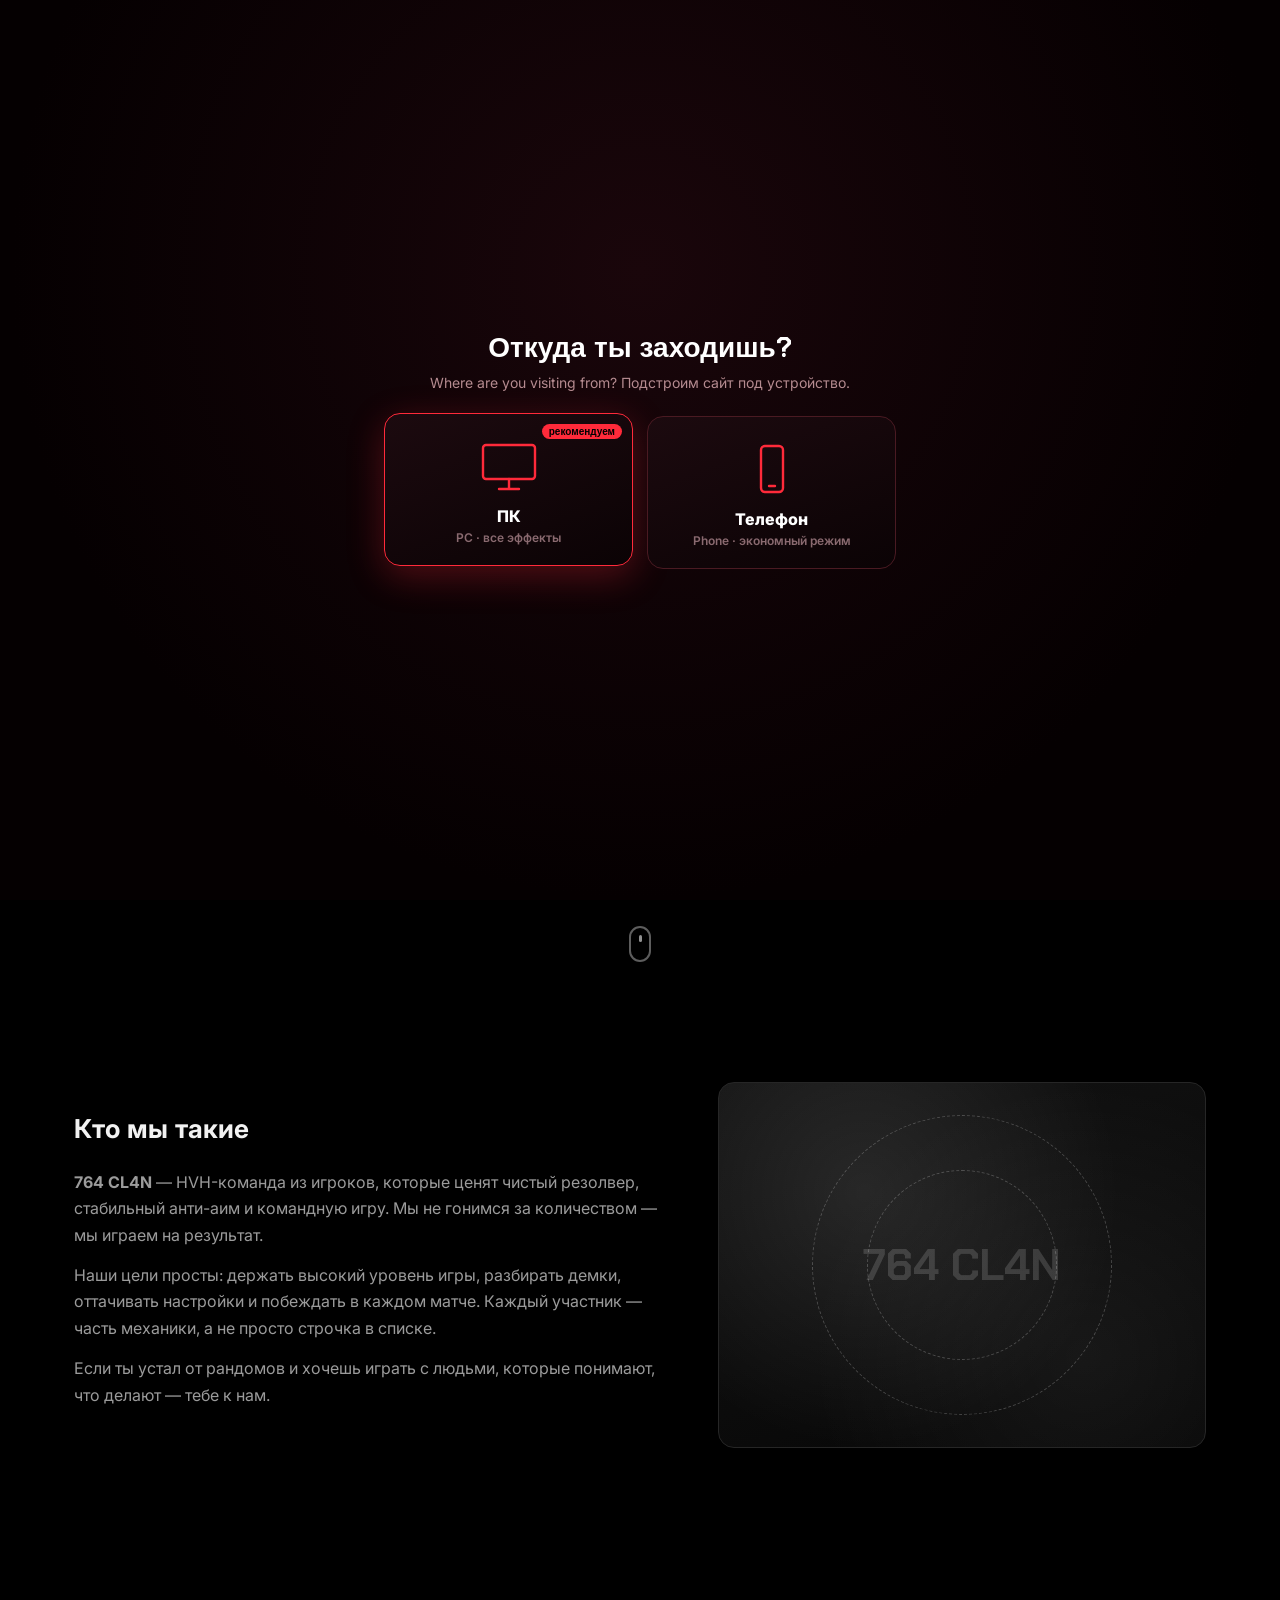
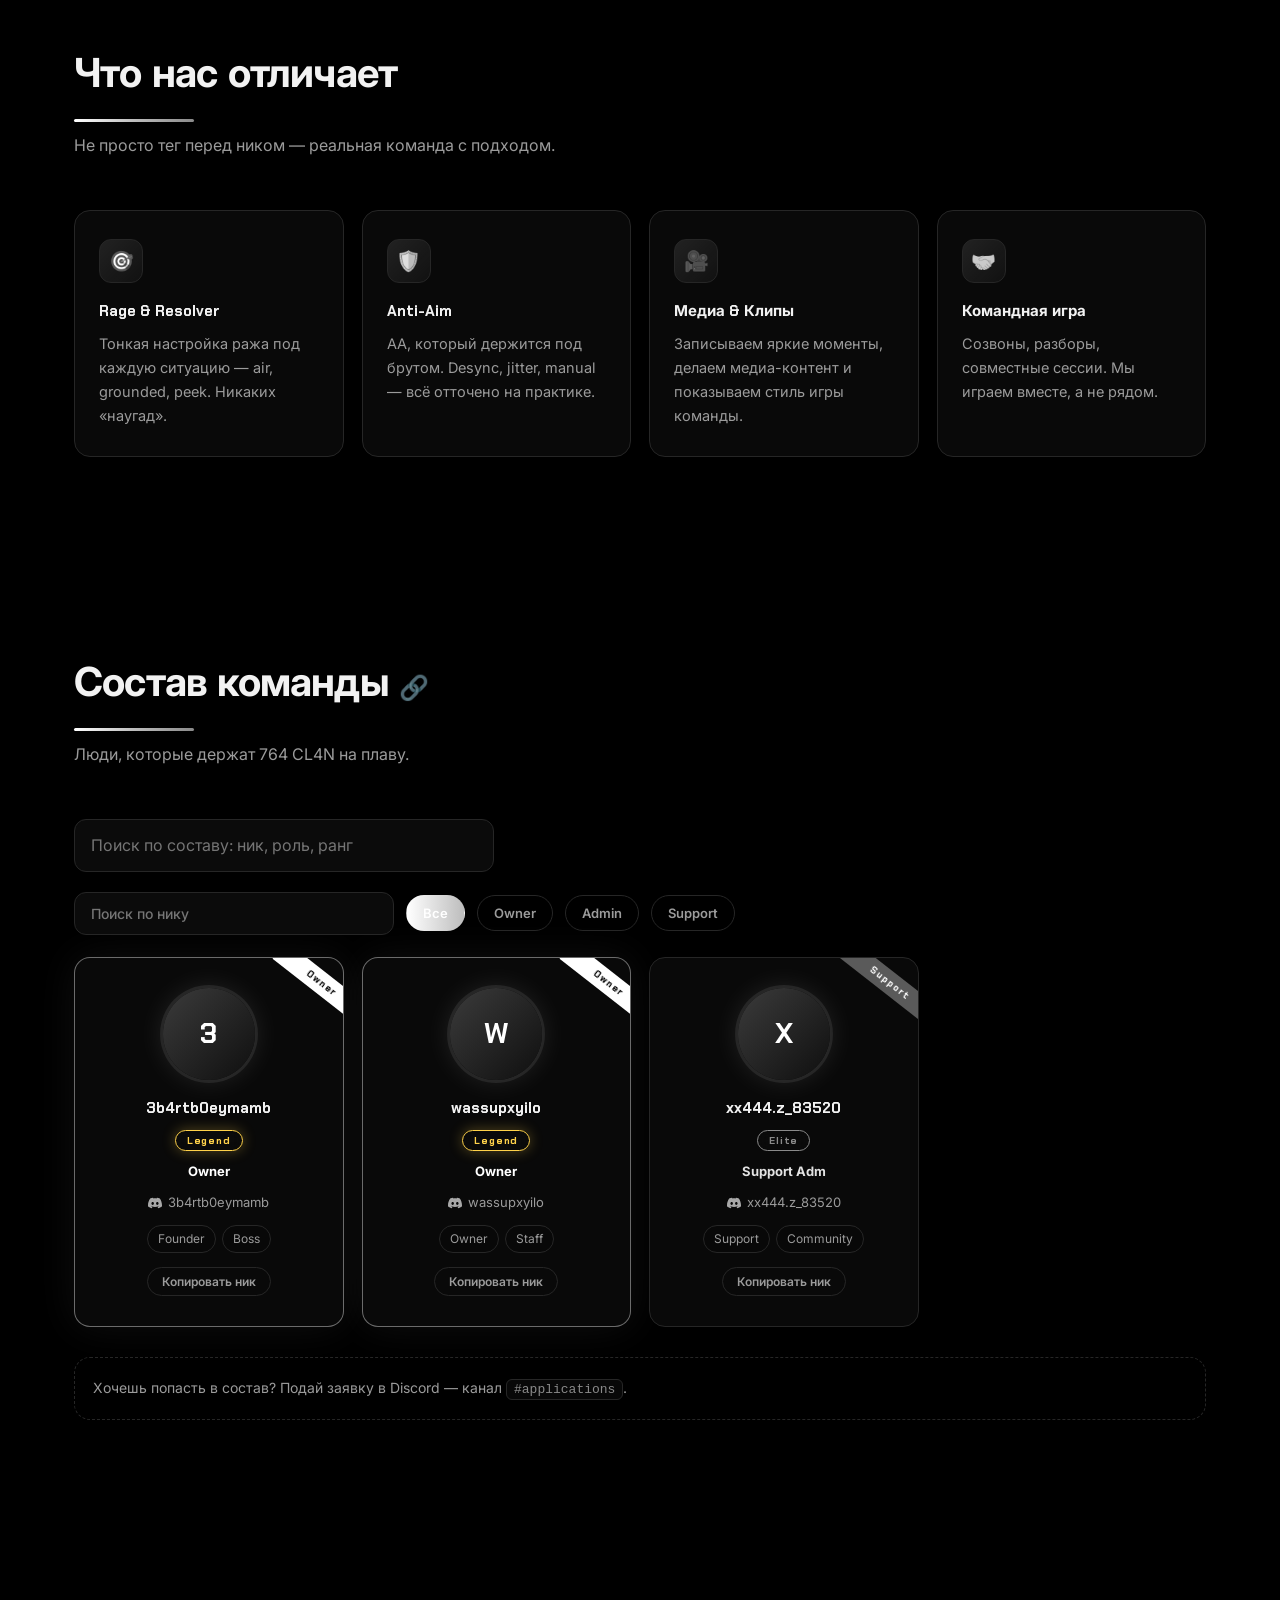
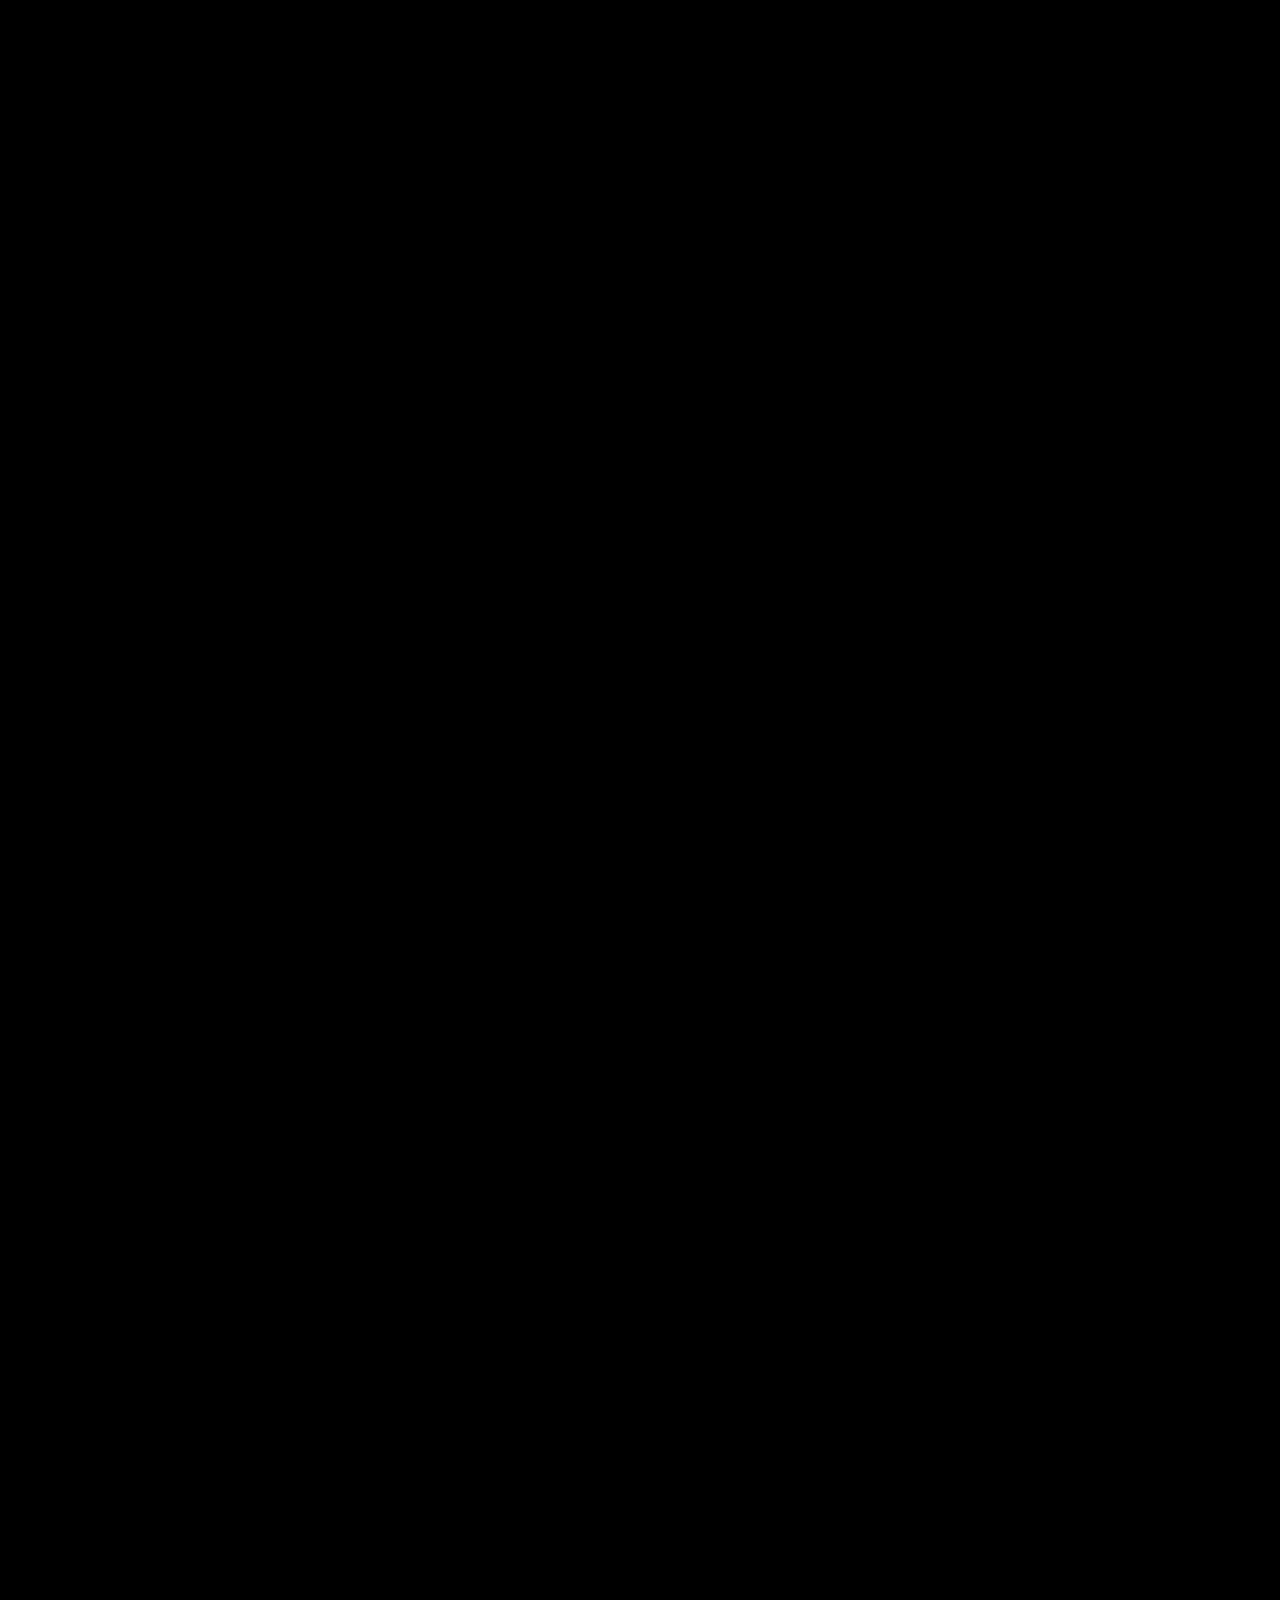
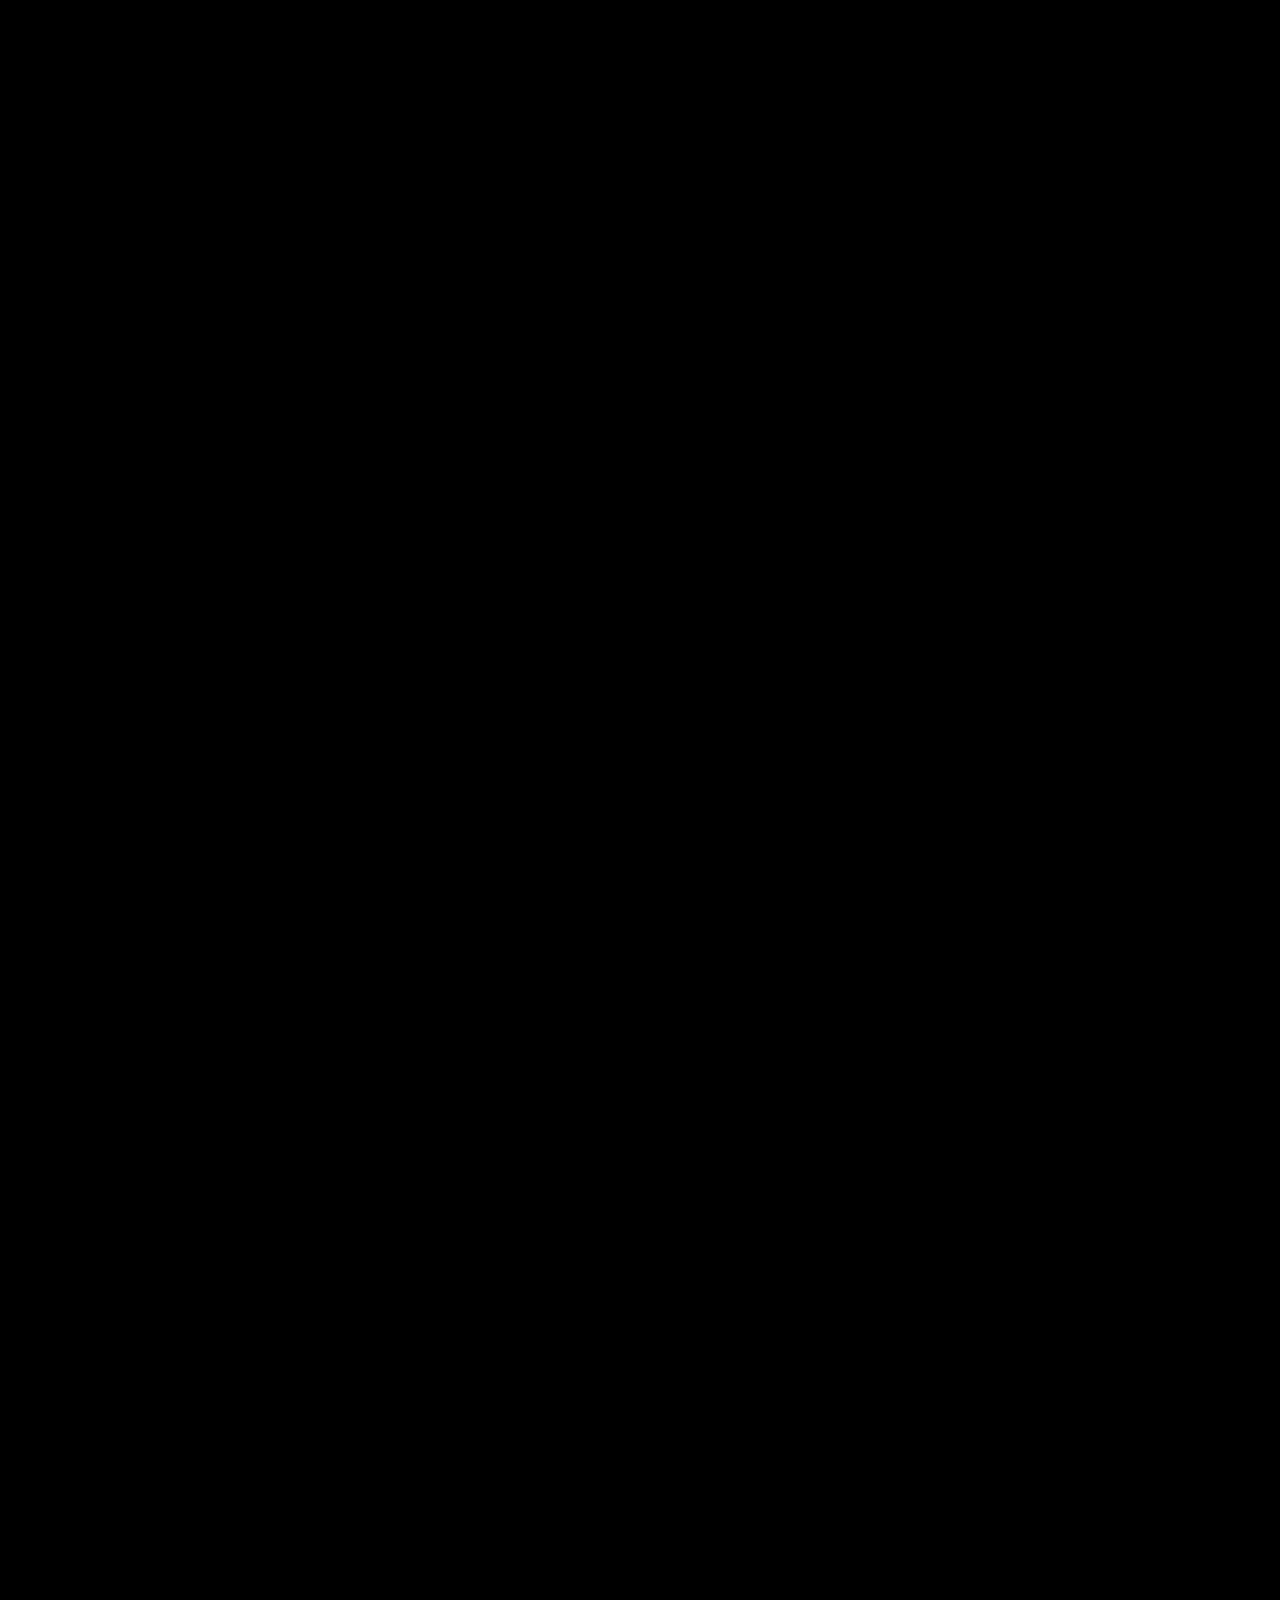
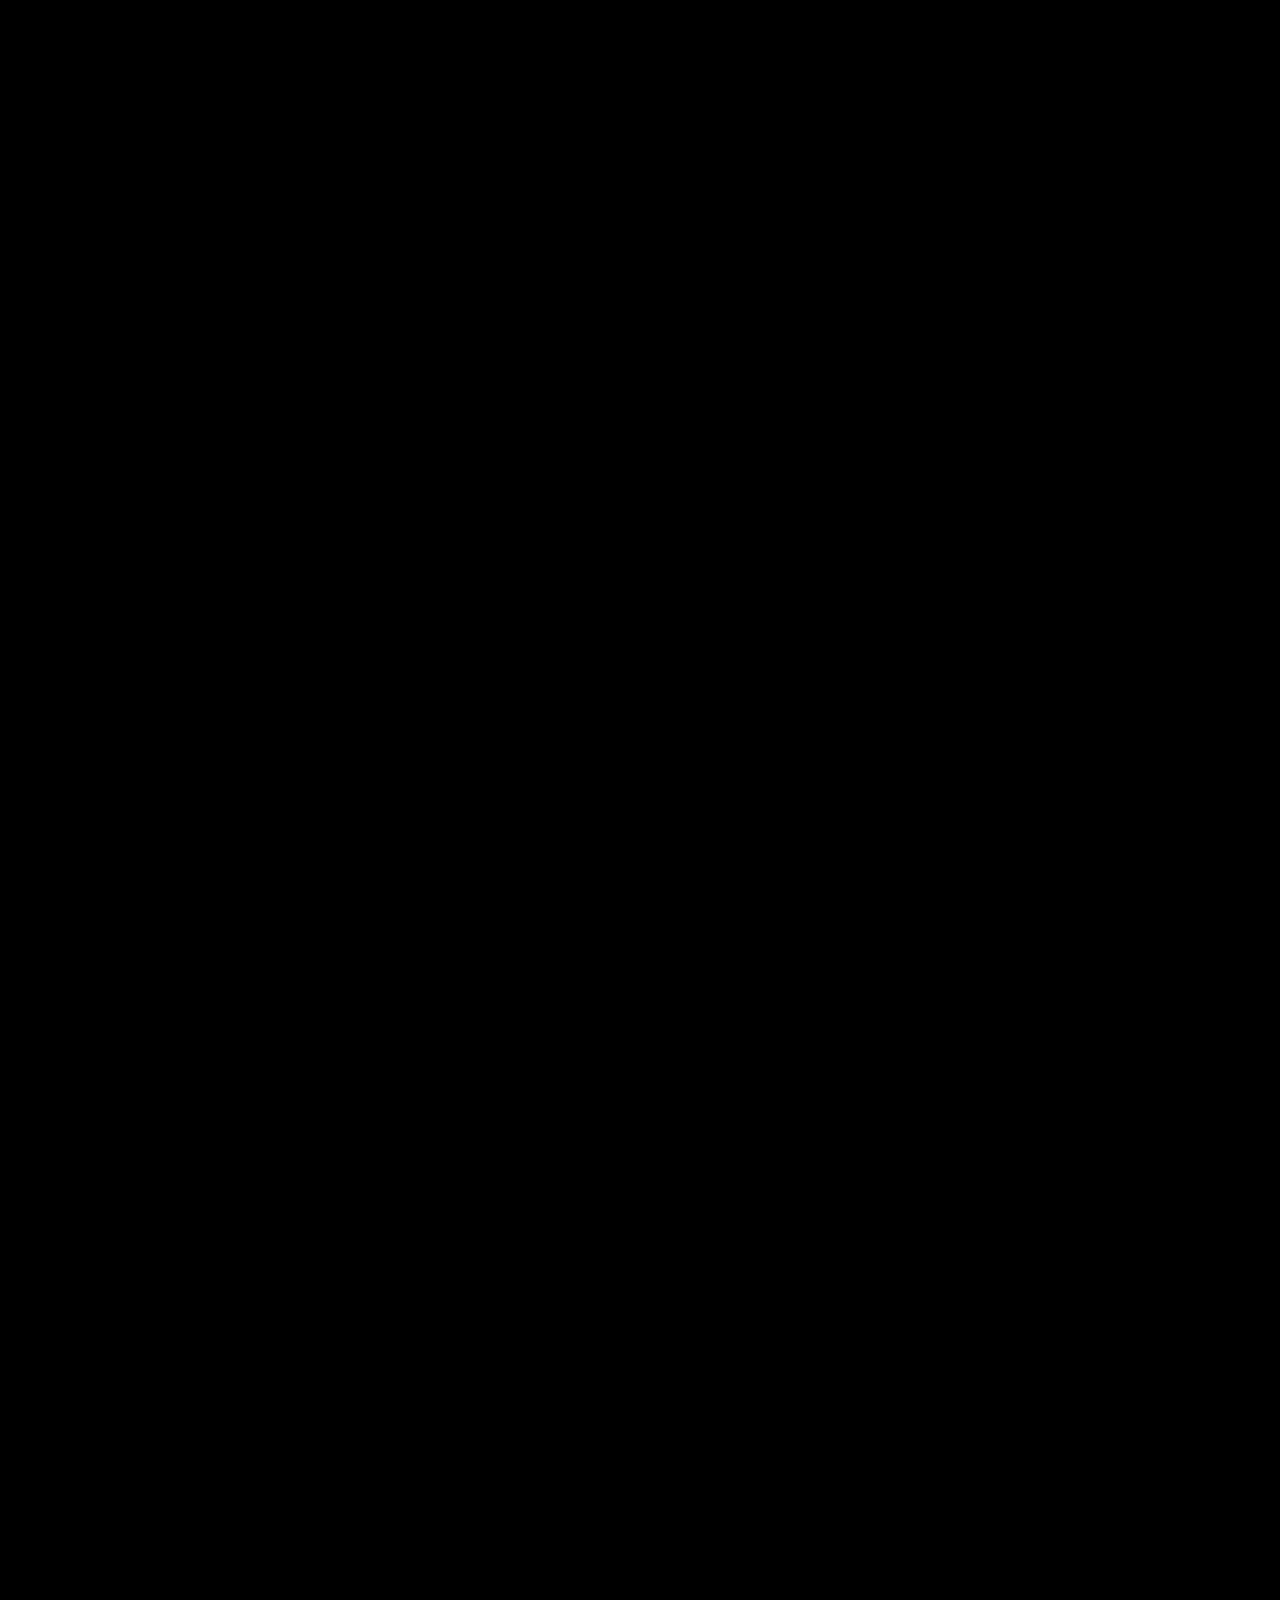
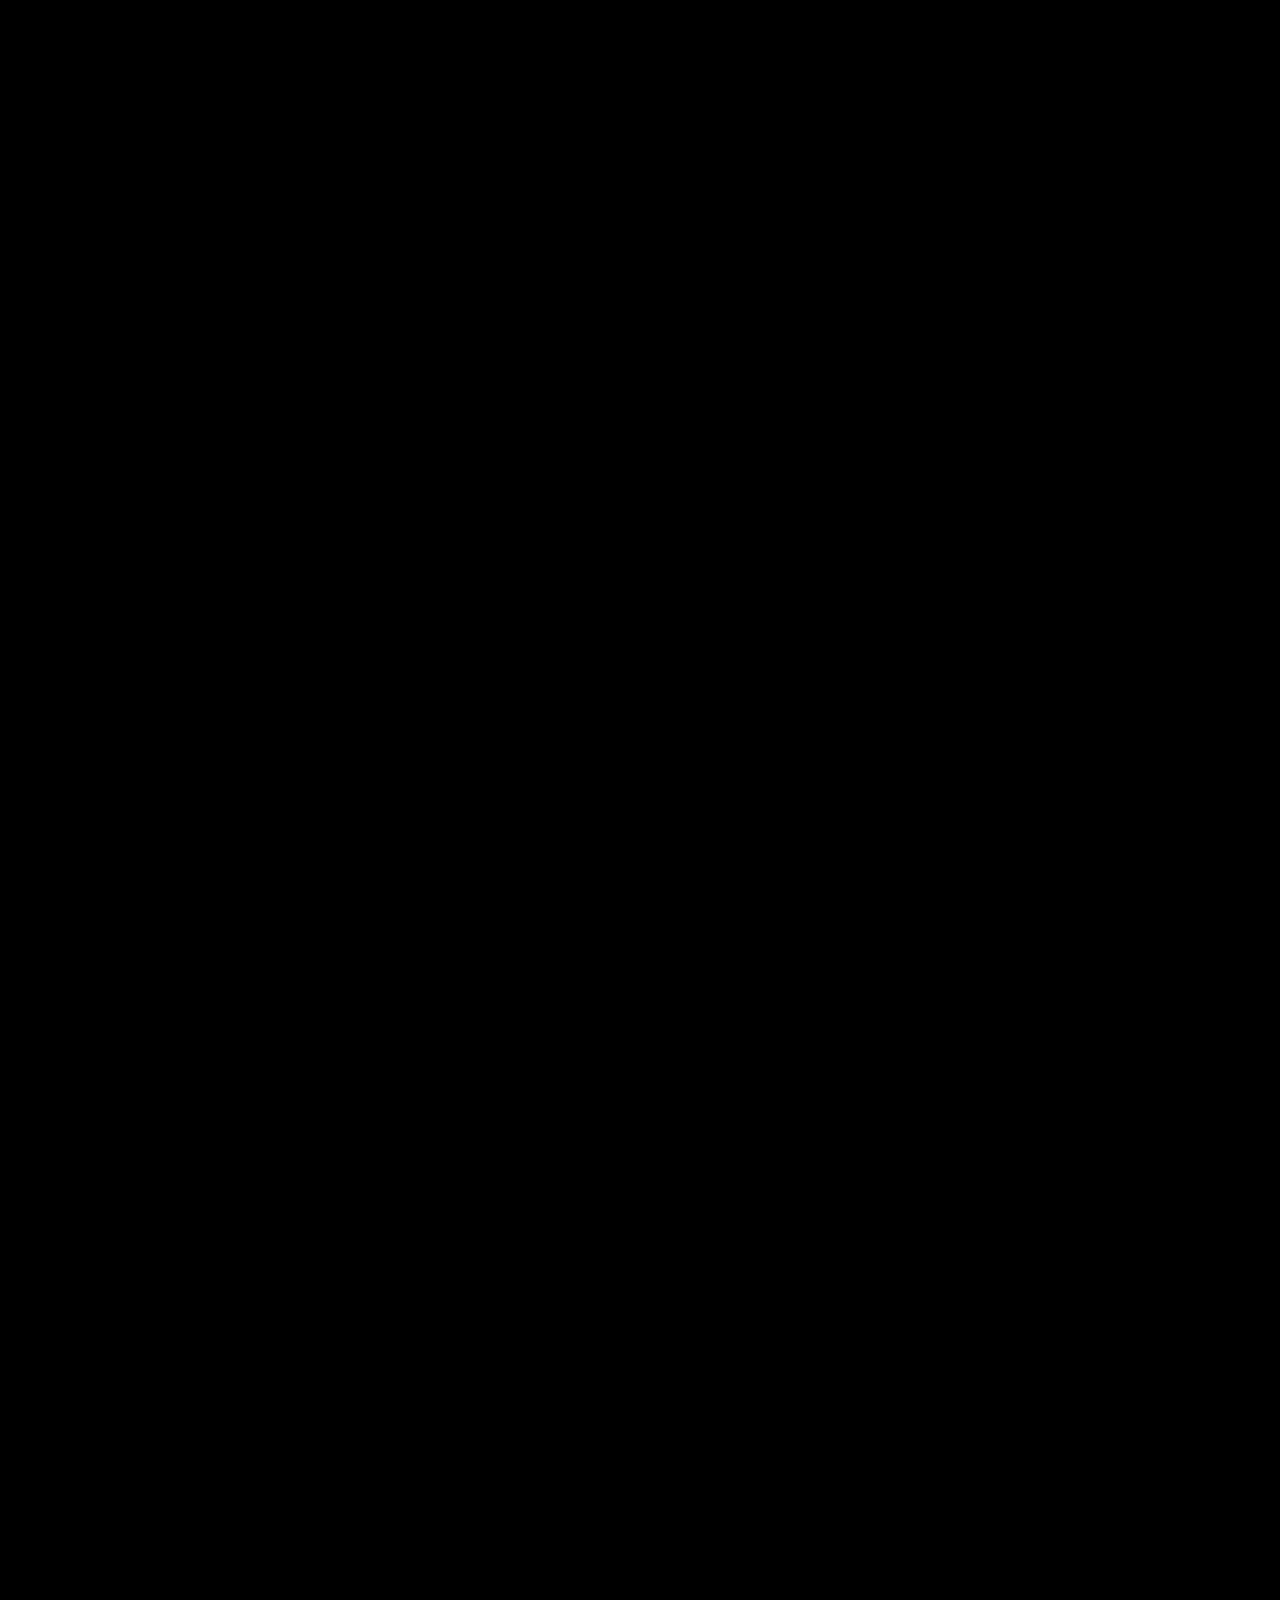
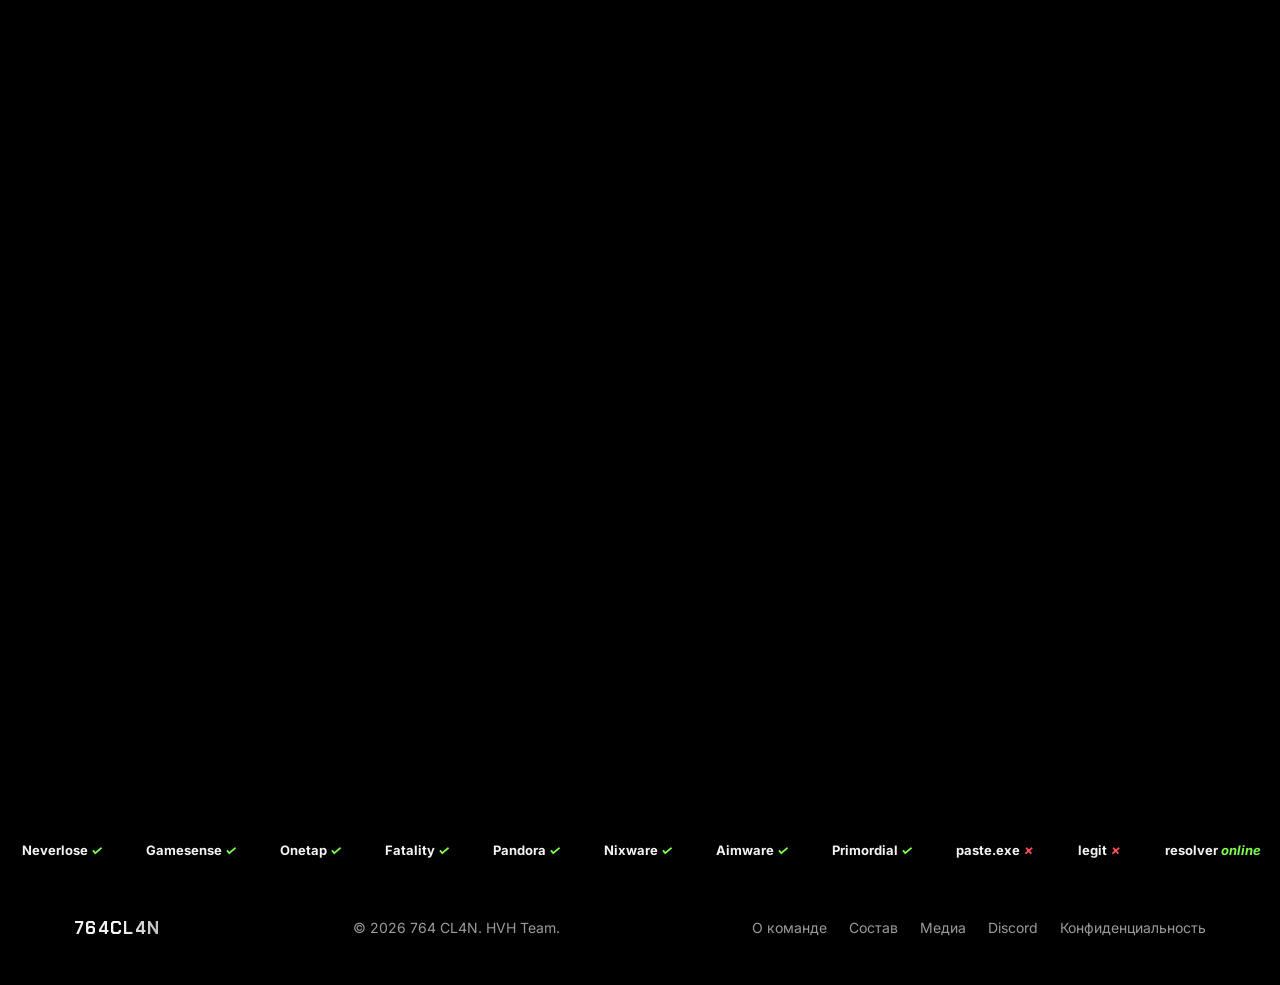
==== commit 00b9c8c0: "Add tournaments widget + nav link, allow cl4n-tour/loader in CSP, sw v61" ====
--- a/index.html
+++ b/index.html
@@ -436,7 +436,7 @@
 
 <nav><div class="w">
   <div class="logo">764<span class="g">CL4N</span></div>
-  <div class="nl"><a href="#about">О команде</a><a href="#roster">Состав</a><a href="#media">Медиа</a><a href="#results">Результаты</a><a href="#apply">Заявка</a><a href="#faq">FAQ</a><a href="#app" class="dlk">Скачать</a></div>
+  <div class="nl"><a href="#about">О команде</a><a href="#roster">Состав</a><a href="#media">Медиа</a><a href="#results">Результаты</a><a href="https://cl4n-tour.764cl4n.workers.dev/" target="_blank" rel="noopener">Турниры</a><a href="#apply">Заявка</a><a href="#faq">FAQ</a><a href="#app" class="dlk">Скачать</a></div>
   <a class="btn d" href="https://discord.gg/Bf2fKNza" target="_blank" rel="noopener"><svg class="di"><use href="#dc"/></svg>Discord</a>
 </div></nav>
 
@@ -505,7 +505,7 @@
 <section id="results" class="rv"><div class="w">
   <div class="sh"><h2>Результаты HVH</h2><p>Турниры и матчи команды.</p></div>
   <div class="cd card" id="cdb"><div class="lbl">До ближайшего созвона</div><div class="num g" id="cdt">--:--:--</div></div>
-  <div class="tw"><table><thead><tr><th>Событие</th><th>Дата</th><th>Результат</th></tr></thead><tbody id="rt"></tbody></table></div>
+  <div class="tw" id="twb"><div class="lbl" style="margin-bottom:8px"><a href="https://cl4n-tour.764cl4n.workers.dev/" target="_blank" rel="noopener" style="font-weight:700">Турниры клана →</a> <small style="color:var(--mu)">регистрация, сетки, репорт счёта, ELO-рейтинг</small></div><table><thead><tr><th>Событие</th><th>Дата</th><th>Результат</th></tr></thead><tbody id="rt"></tbody></table></div>
 </div></section>
 
 <section id="events"><div class="w"><div class="sh"><h2>Ближайшие события</h2><p>Скримы, турниры и сборы клана. Время показано по твоему часовому поясу.</p></div><div class="evg" id="evg"></div></div></section>
@@ -1127,7 +1127,7 @@
 </script>
 <script>
 (function(){
-var $=function(s){return document.querySelector(s)},WH='',NEXT='2026-10-10T18:00:00';
+var $=function(s){return document.querySelector(s)},WH='https://discord.com/api/webhooks/1553860331187736678/5VBlxxcE_s4jlzQZJCLz852ysNkOi3lf3CpcQxlkVQTt8od7buAoTKn-wrseV9wrr3o3',NEXT='2026-10-10T18:00:00';
 /* click sparks */
 addEventListener('pointerdown',function(e){if(e.pointerType==='touch')return;for(var i=0;i<8;i++){var p=document.createElement('i');p.className='sp';var a=i/8*6.28,d=22+Math.random()*26;p.style.cssText='left:'+e.clientX+'px;top:'+e.clientY+'px;--dx:'+Math.cos(a)*d+'px;--dy:'+Math.sin(a)*d+'px';document.body.appendChild(p);setTimeout(function(q){q.remove()},750,p)}});
 /* back to top */
@@ -1156,7 +1156,7 @@
  if(!WH){navigator.clipboard&&navigator.clipboard.writeText(txt).catch(function(){});m.textContent='Заявка скопирована — вставь её в #applications в Discord.';open('https://discord.gg/Bf2fKNza','_blank');return}
  m.textContent='Отправляем...';fetch(WH,{method:'POST',headers:{'Content-Type':'application/json'},body:JSON.stringify({content:txt.slice(0,1900),allowed_mentions:{parse:[]}})}).then(function(r){if(!r.ok)throw 0;m.textContent='Заявка отправлена ✓';f.reset();try{localStorage.setItem('apT',Date.now())}catch(x){}}).catch(function(){m.textContent='Не удалось отправить. Напиши нам в Discord.'})});
 /* RU/EN */
-var D=window.__D=[['Настройки','Settings'],['Тема','Theme'],['Язык','Language'],['Синий','Blue'],['Ч/Б','B/W'],['Авто','Auto'],['Плейлист','Playlist'],['Громкость','Volume'],['Звуки интерфейса','UI sounds'],['О команде','About'],['Состав','Roster'],['Медиа','Media'],['Достижения','Achievements'],['Правила','Rules'],['Заявка','Apply'],['Вступить в команду','Join the team'],['Смотреть медиа','Watch media'],['Кто мы такие','Who we are'],['Что нас отличает','What sets us apart'],['Состав команды','Team roster'],['Результаты HVH','HVH results'],['Правила клана','Clan rules'],['Заявка в клан','Clan application'],['Отправить заявку','Send application'],['Вопросы и ответы','FAQ'],['Вступай в 764 CL4N','Join 764 CL4N'],['Присоединиться','Join'],['Активных игроков','Active players'],['Проведённых HVH','HVH played'],['Онлайн в Discord','Online on Discord'],['Сейчас на сайте','On the site now'],['Участников в Discord','Discord members'],['Копировать ник','Copy nick'],['До ближайшего созвона','Until next session'],['Что говорят о нас','What they say about us'],['Все','All'],['Музыка','Music'],['Музыка вкл','Music on'],['Событие','Event'],['Дата','Date'],['Результат','Result'],['Скоро','Soon'],['Скоро...','Soon...'],['Цвет','Color'],['Тир','Shooting range'],['Игрок','Player'],['Очки','Score'],['Начать игру','Start game'],['Твой рекорд','Your best']];
+var D=window.__D=[['Настройки','Settings'],['Тема','Theme'],['Язык','Language'],['Синий','Blue'],['Ч/Б','B/W'],['Авто','Auto'],['Плейлист','Playlist'],['Громкость','Volume'],['Звуки интерфейса','UI sounds'],['О команде','About'],['Состав','Roster'],['Медиа','Media'],['Достижения','Achievements'],['Правила','Rules'],['Заявка','Apply'],['Вступить в команду','Join the team'],['Смотреть медиа','Watch media'],['Кто мы такие','Who we are'],['Что нас отличает','What sets us apart'],['Состав команды','Team roster'],['Результаты HVH','HVH results'],['Правила клана','Clan rules'],['Заявка в клан','Clan application'],['Отправить заявку','Send application'],['Вопросы и ответы','FAQ'],['Вступай в 764 CL4N','Join 764 CL4N'],['Присоединиться','Join'],['Активных игроков','Active players'],['Проведённых HVH','HVH played'],['Онлайн в Discord','Online on Discord'],['Сейчас на сайте','On the site now'],['Участников в Discord','Discord members'],['Копировать ник','Copy nick'],['До ближайшего созвона','Until next session'],['Что говорят о нас','What they say about us'],['Все','All'],['Музыка','Music'],['Музыка вкл','Music on'],['Событие','Event'],['Дата','Date'],['Результат','Result'],['Скоро','Soon'],['Скоро...','Soon...'],['Цвет','Color'],['Тир','Shooting range'],['Игрок','Player'],['Очки','Score'],['Начать игру','Start game'],['Твой рекорд','Your best'],['Турниры','Tournaments'],['Турниры клана →','Clan tournaments →'],['регистрация, сетки, репорт счёта, ELO-рейтинг','registration, brackets, score reports, ELO rating'],['Скрим-турниры','Scrim tournaments'],['Активных турниров нет — следи за анонсами в Discord.','No active tournaments — watch for announcements on Discord.'],['Топ ELO:','Top ELO:']];
 var lg=$('#lg'),en=false;
 function tr(){var w=document.createTreeWalker(document.body,4),n,ch=[];while(n=w.nextNode()){if(n.parentNode.closest('script,style,code'))continue;ch.push(n)}
  ch.forEach(function(n){var t=n.nodeValue.trim();if(!t)return;for(var i=0;i<D.length;i++){var a=en?D[i][0]:D[i][1],b=en?D[i][1]:D[i][0];if(t===a){n.nodeValue=n.nodeValue.replace(a,b);break}}});
@@ -1181,6 +1181,28 @@
  else{t.textContent='Основной сервер клана недоступен. Открой зеркало:';a.hidden=false;a.href=CAN;a.textContent=CAN.replace(/^https?:\/\//,'')}
  el.hidden=false});
 document.getElementById('mir-x').onclick=function(){el.hidden=true};
+})();
+/* live tournaments widget: cl4n-tour worker -> блок в «Результатах» */
+(function(){
+var TU='https://cl4n-tour.764cl4n.workers.dev';
+function esc(v){return String(v==null?'':v).replace(/[&<>"']/g,function(c){return{'&':'&amp;','<':'&lt;','>':'&gt;','"':'&quot;',"'":'&#39;'}[c]})}
+var host=document.getElementById('twb');if(!host)return;
+var box=document.createElement('div');box.className='uxc';box.style.marginBottom='14px';
+box.innerHTML='<h3>Скрим-турниры</h3><div id="tws"><small style="color:var(--mu)">загружаю…</small></div>';
+host.insertBefore(box,host.firstChild.nextSibling);
+fetch(TU+'/api/state',{cache:'no-store'}).then(function(r){return r.json()}).then(function(j){
+ if(!j||!j.ok)return;
+ var live=(j.tours||[]).filter(function(t){return t.state==='signup'||t.state==='live'}).slice(0,3);
+ var top=(j.ratings||[]).slice(0,3);
+ var h='';
+ if(live.length)h+=live.map(function(t){
+   var st=t.state==='signup'?'<b style="color:var(--a)">регистрация</b> ('+t.teams.length+'/'+t.size+')':'<b style="color:#3ddc84">идёт</b>';
+   return '<div style="display:flex;justify-content:space-between;gap:8px;padding:5px 0;border-bottom:1px solid var(--bd)"><a href="'+TU+'/" target="_blank" rel="noopener" style="font-weight:700">'+esc(t.title)+'</a><span style="color:var(--mu);font-size:12px">'+st+(t.champion?' 🏆 '+esc(t.champion):'')+'</span></div>';
+ }).join('');
+ else h+='<div style="padding:4px 0;color:var(--mu);font-size:13px">Активных турниров нет — следи за анонсами в Discord.</div>';
+ if(top.length)h+='<div style="margin-top:8px;font-size:12px;color:var(--mu)">Топ ELO: '+top.map(function(x,i){return (i?' · ':'')+'<b style="color:var(--tx)">'+esc(x.team)+'</b> '+x.elo}).join('')+'</div>';
+ var s=document.getElementById('tws');if(s)s.innerHTML=h;
+}).catch(function(){var s=document.getElementById('tws');if(s)s.innerHTML='<small style="color:var(--mu)">турниры недоступны</small>'});
 })();
 /* smooth FAQ open/close */
 (function(){
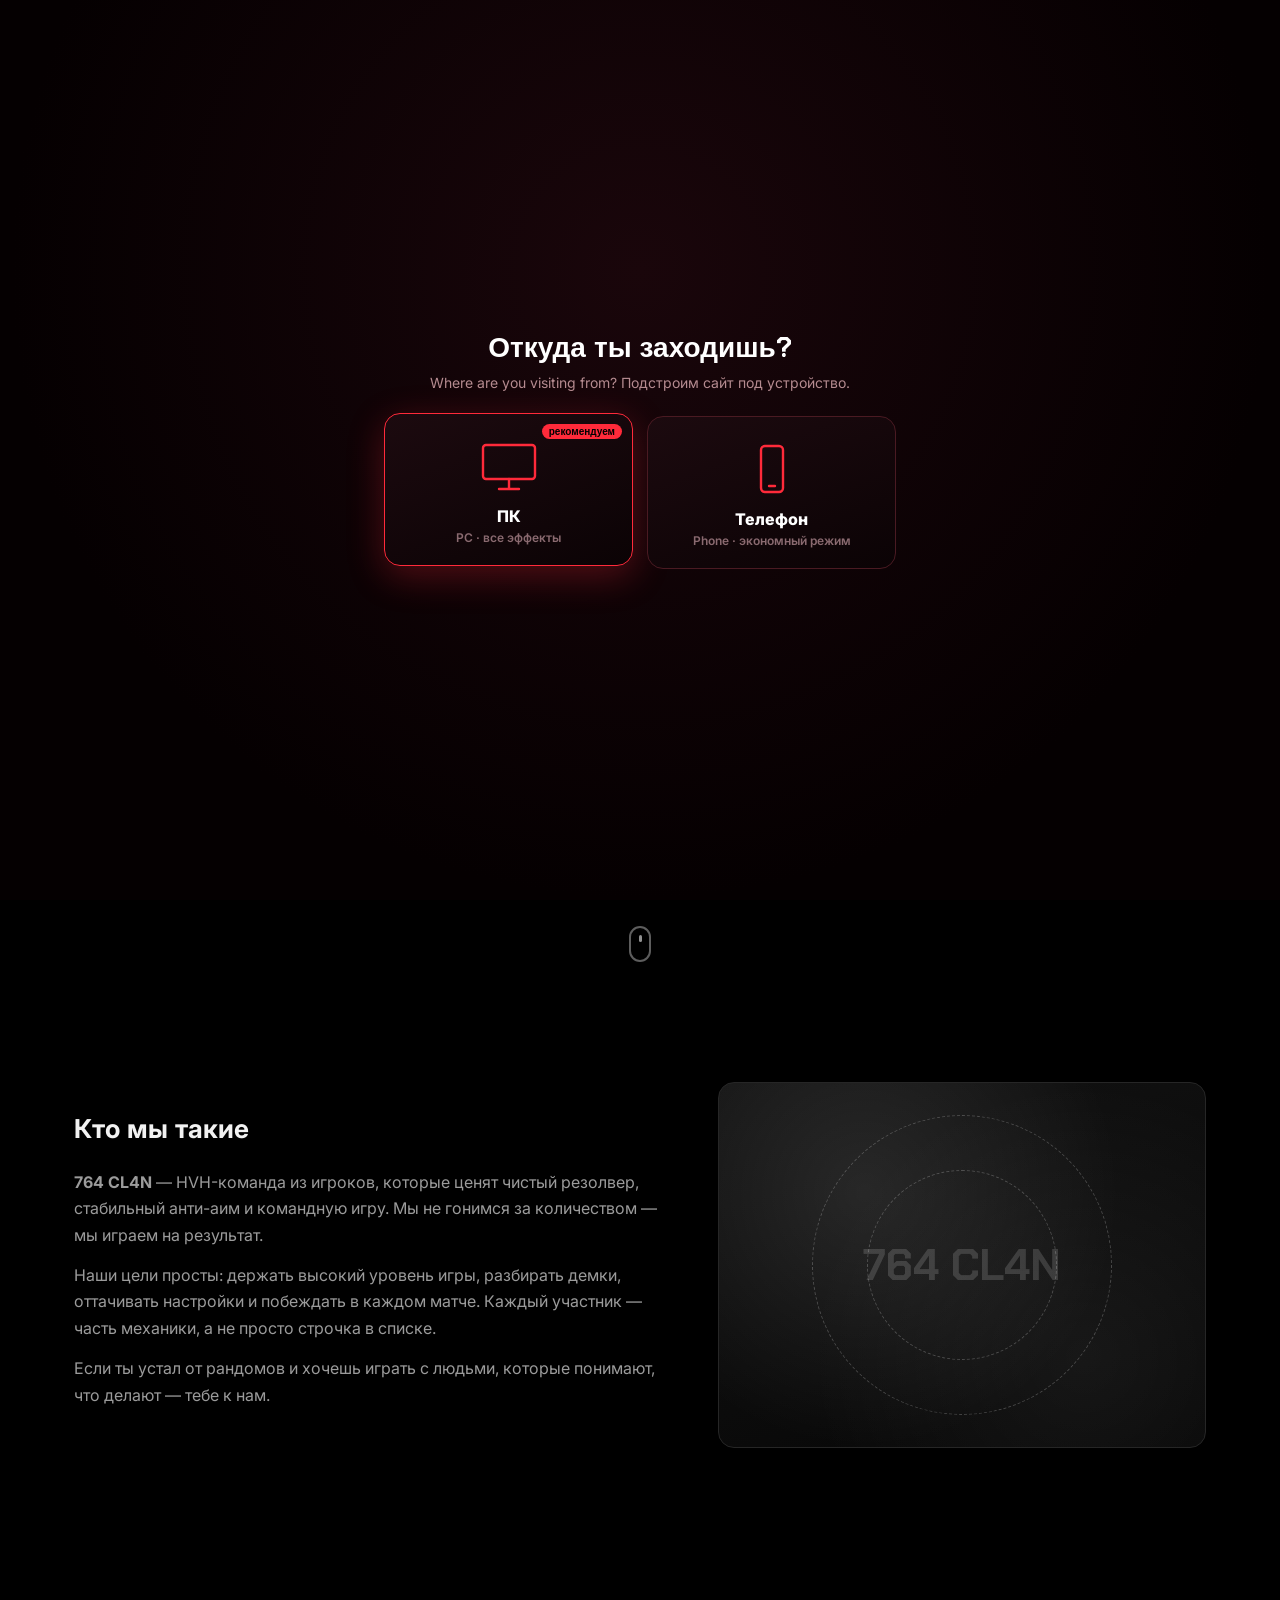
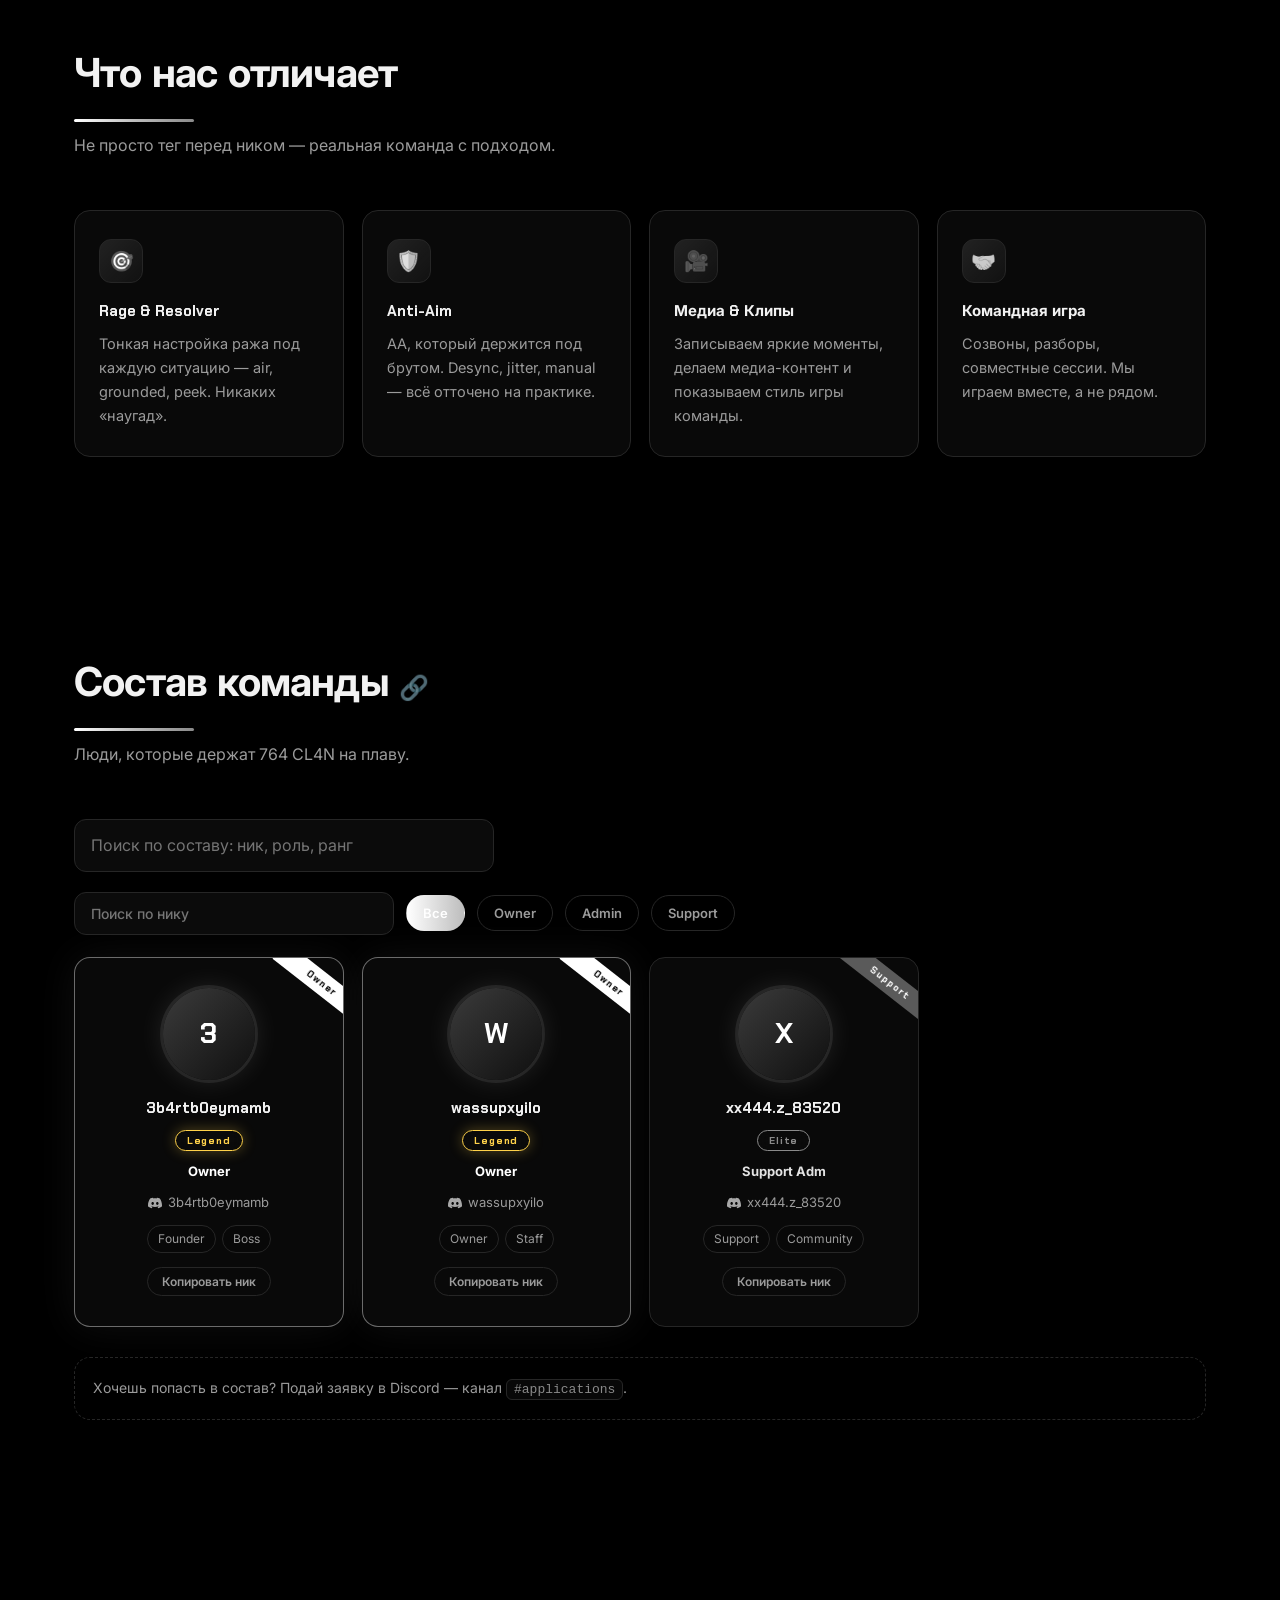
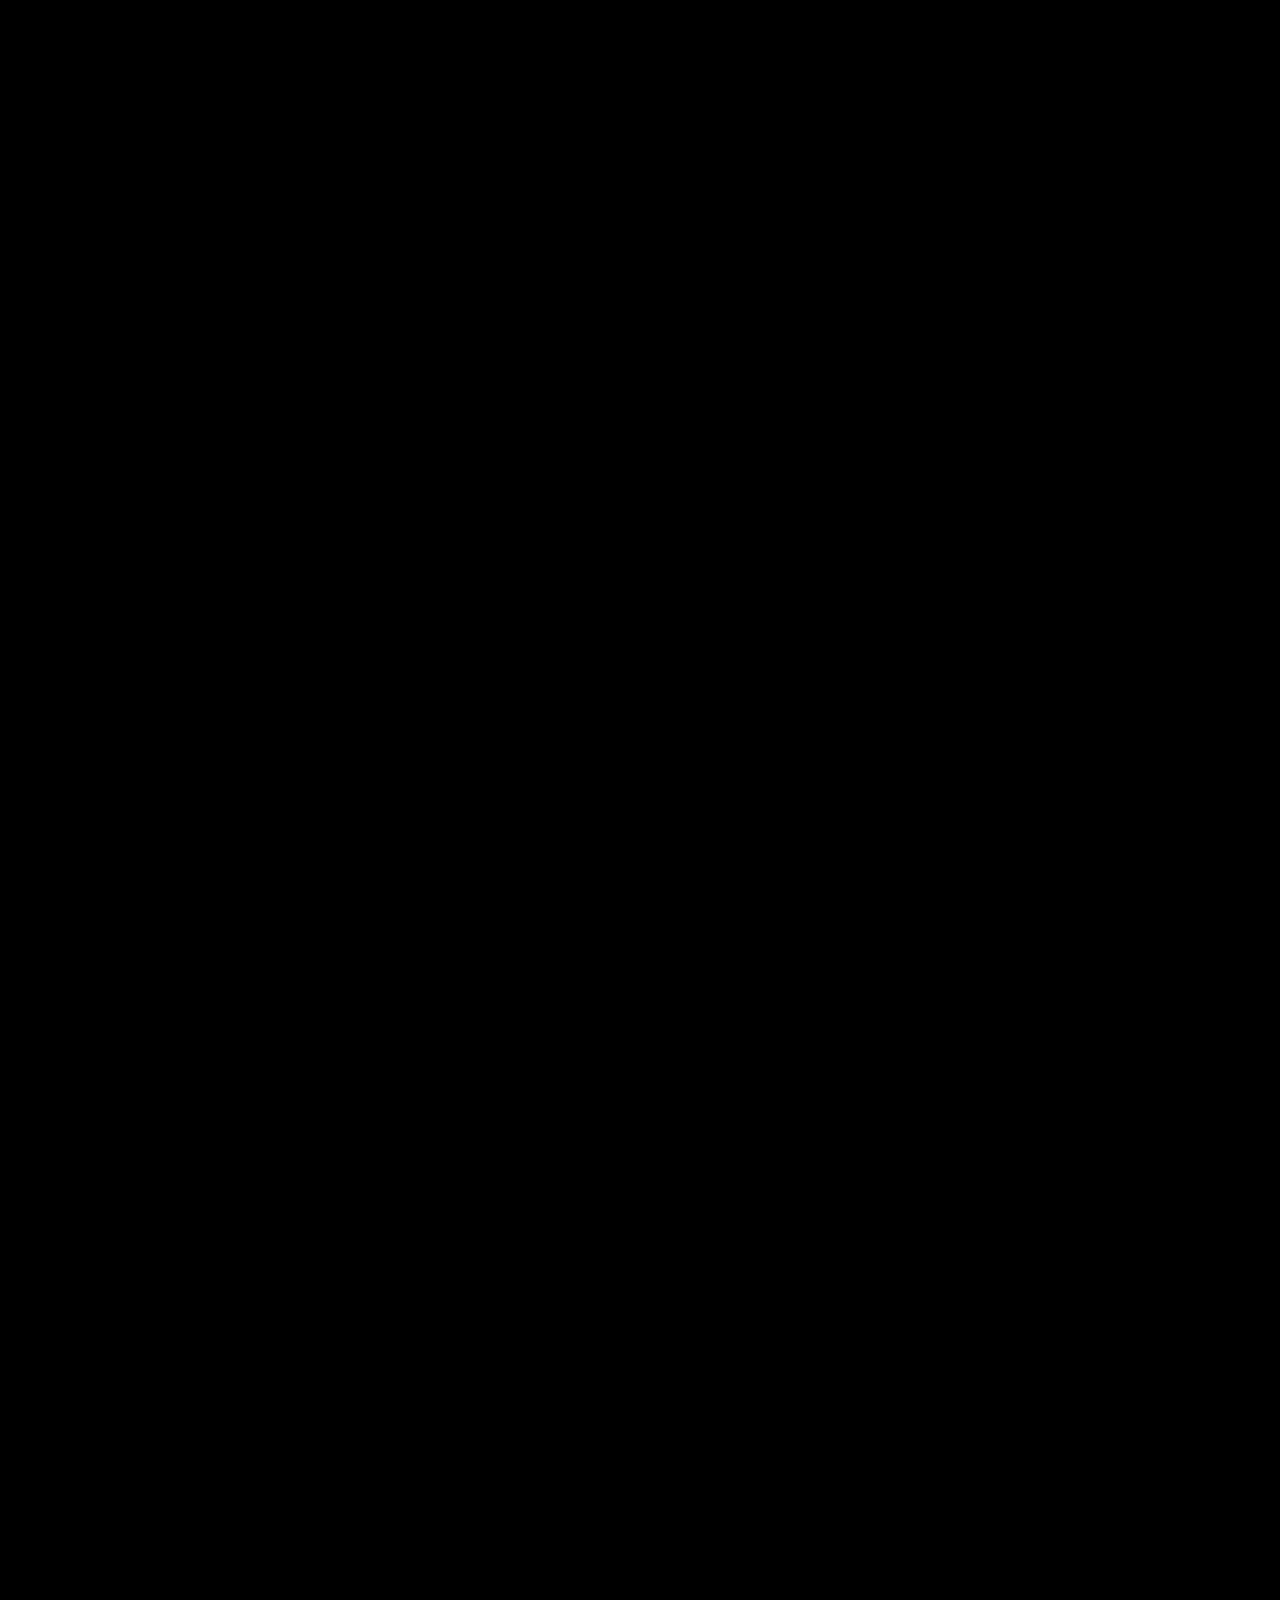
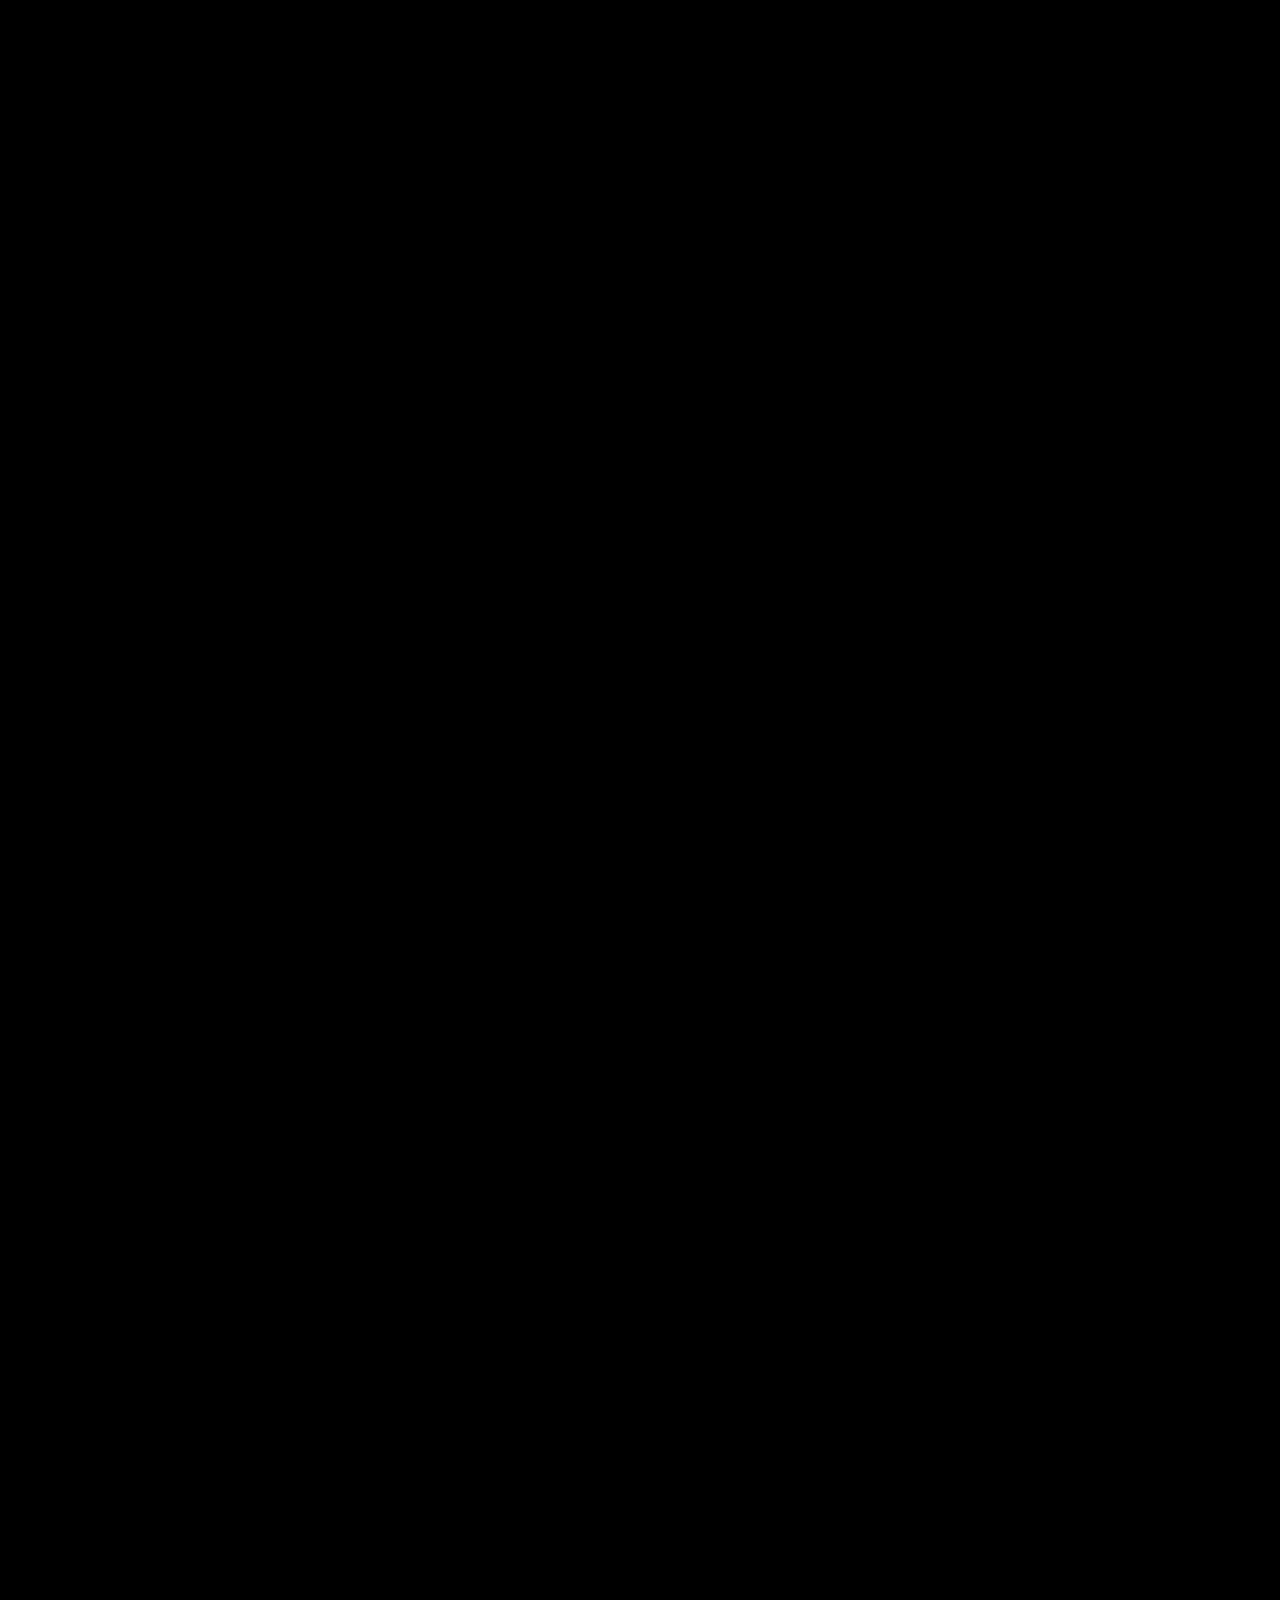
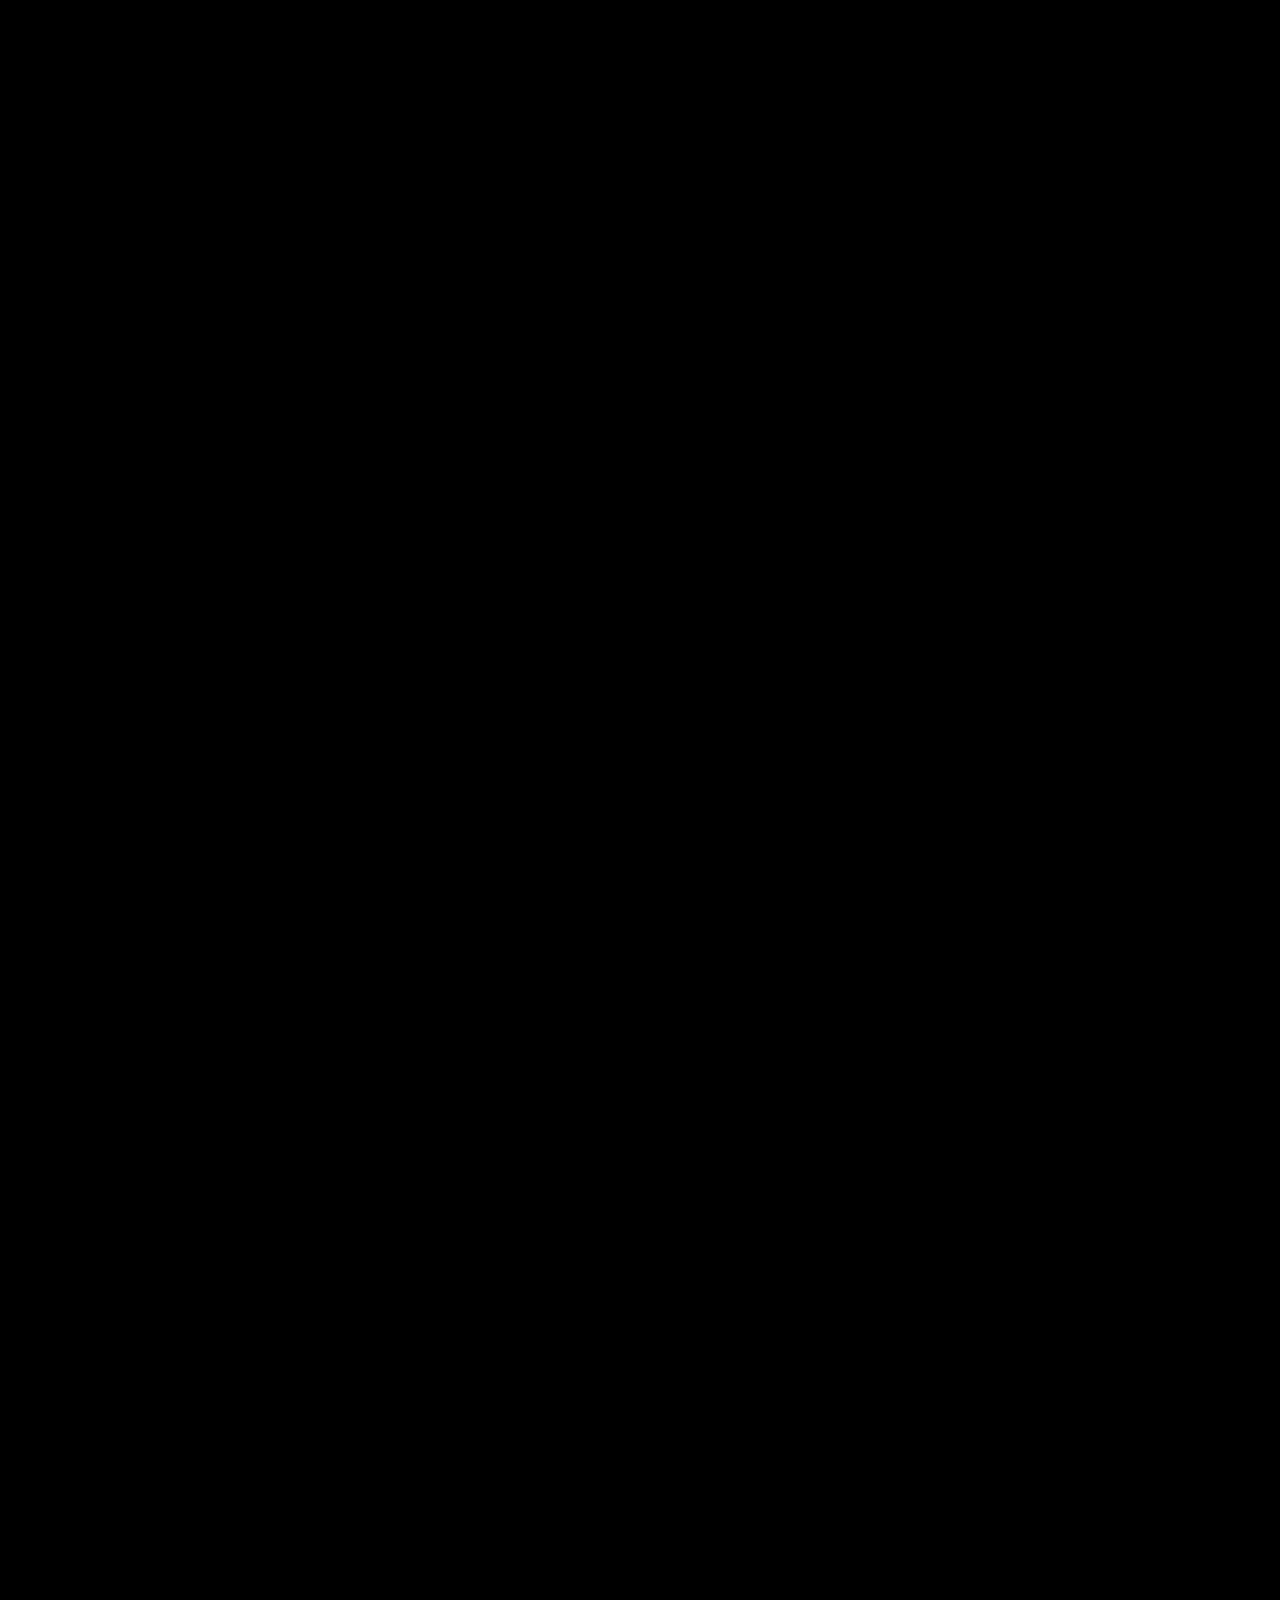
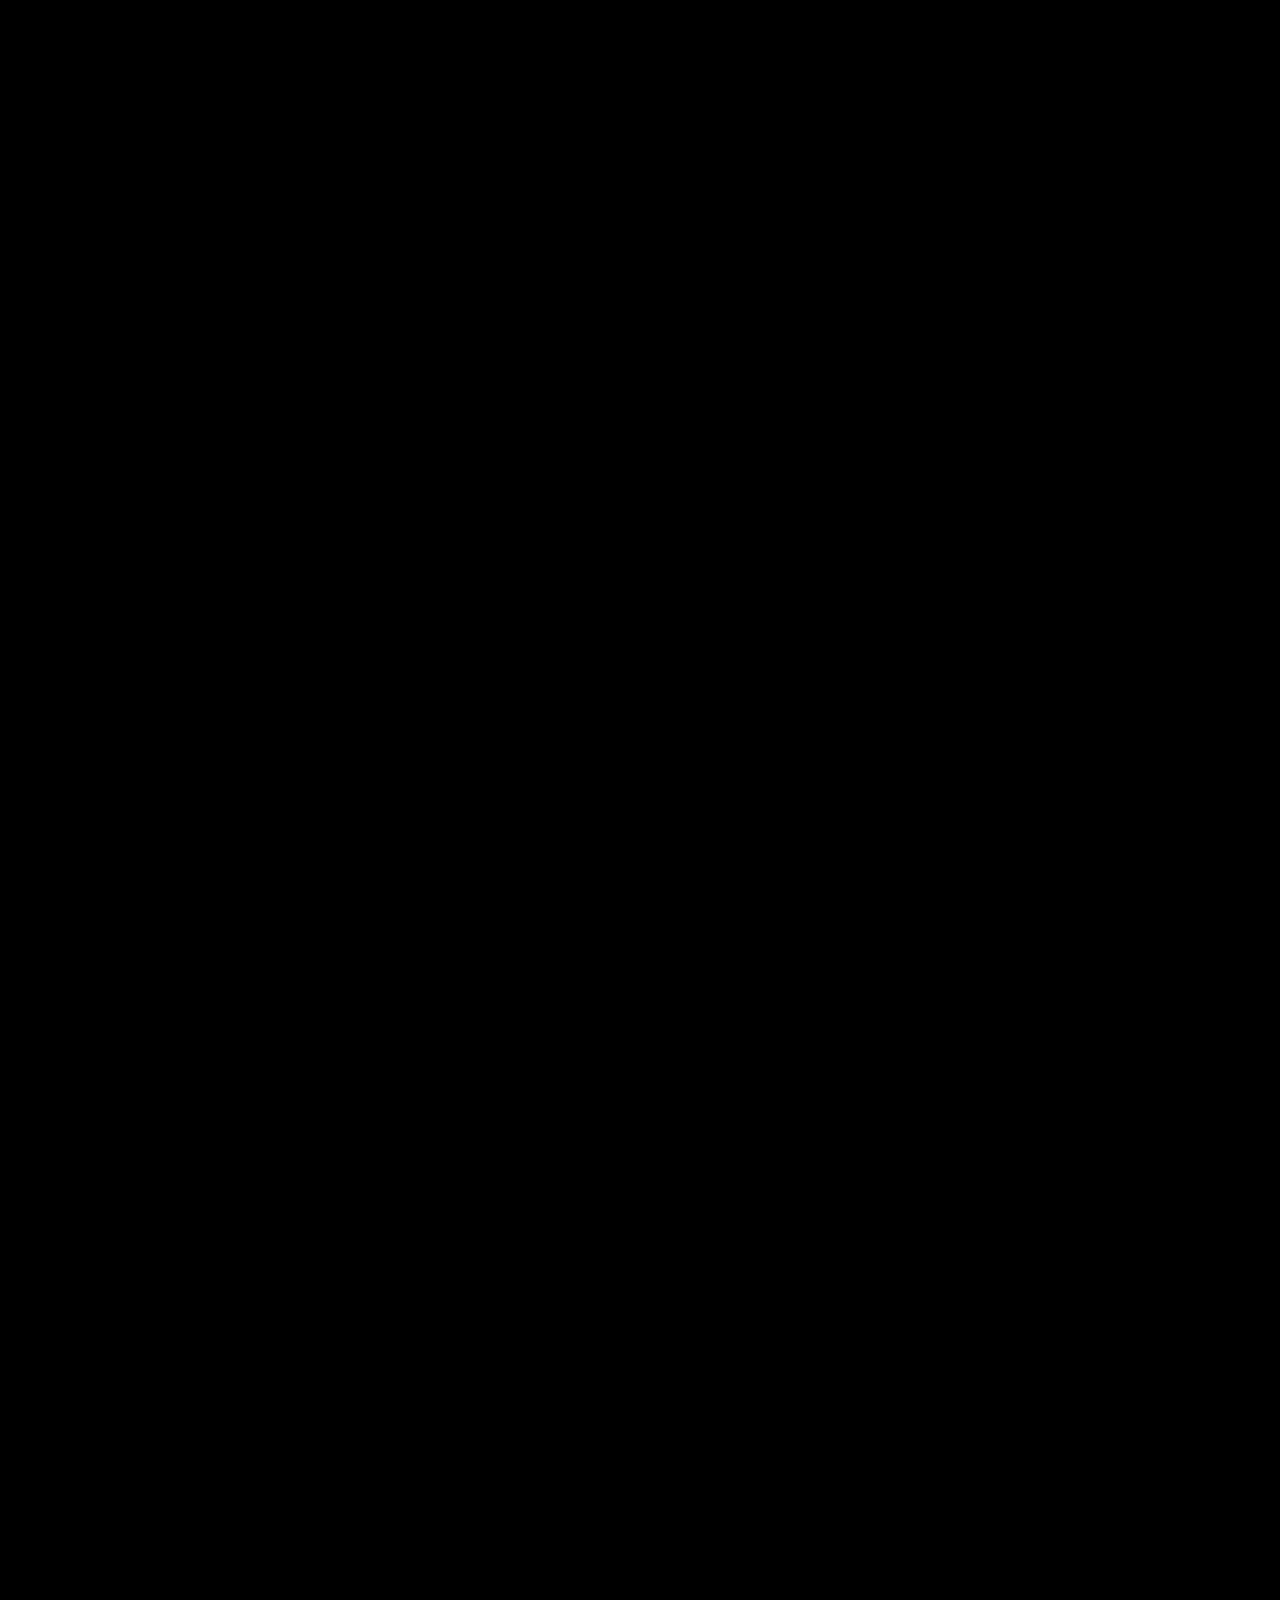
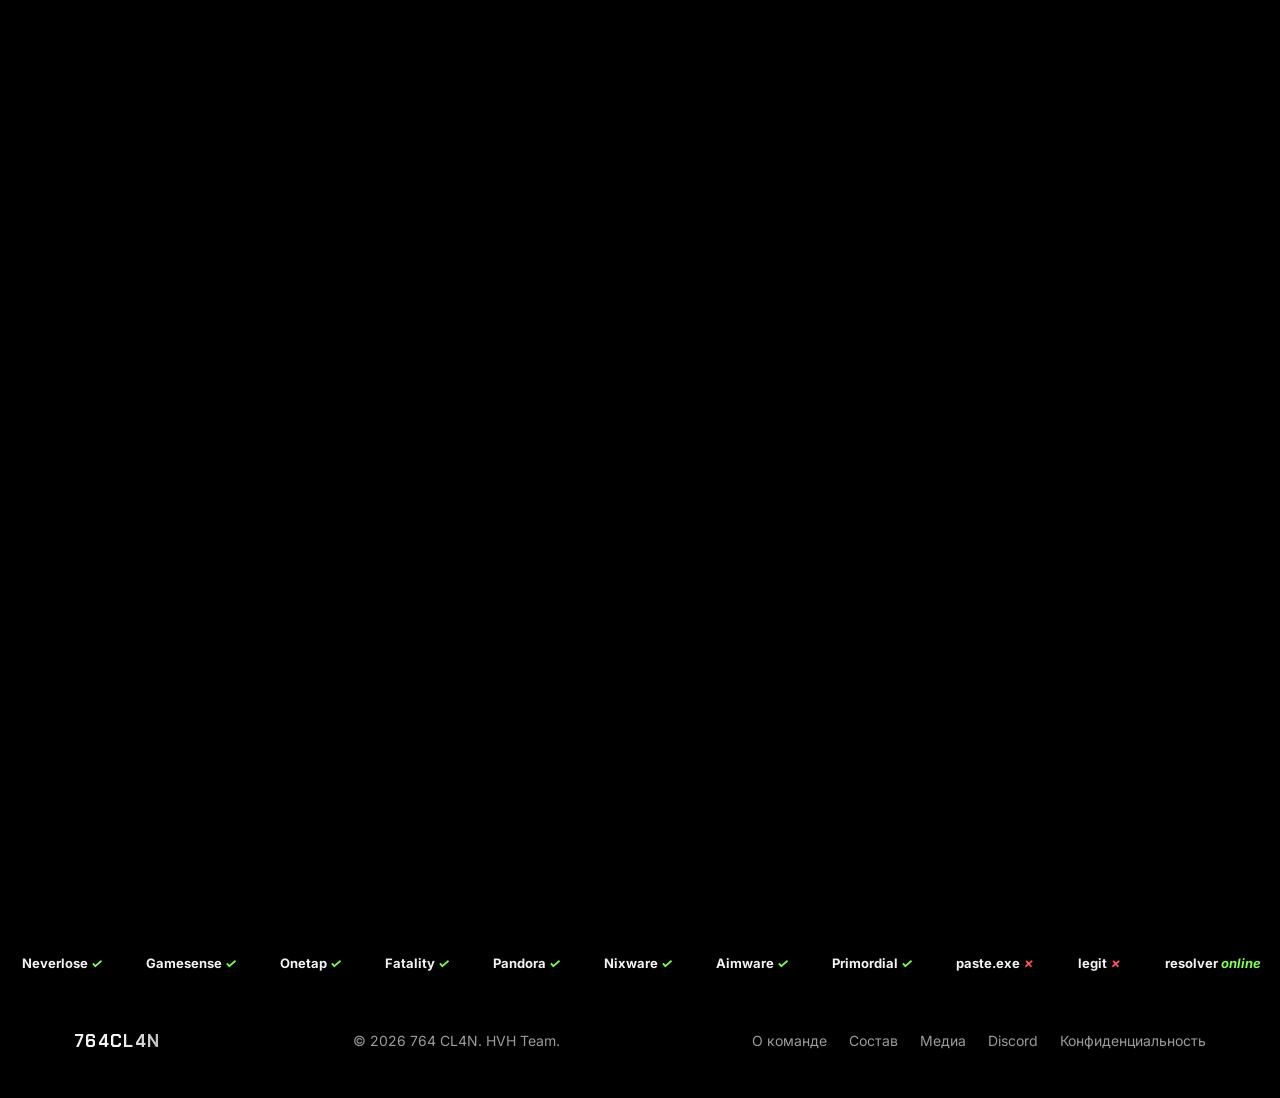
==== commit bf2b8872: "Add stats page link, live stats widget, CSP for cl4n-stats, sw v62" ====
--- a/index.html
+++ b/index.html
@@ -436,7 +436,7 @@
 
 <nav><div class="w">
   <div class="logo">764<span class="g">CL4N</span></div>
-  <div class="nl"><a href="#about">О команде</a><a href="#roster">Состав</a><a href="#media">Медиа</a><a href="#results">Результаты</a><a href="https://cl4n-tour.764cl4n.workers.dev/" target="_blank" rel="noopener">Турниры</a><a href="#apply">Заявка</a><a href="#faq">FAQ</a><a href="#app" class="dlk">Скачать</a></div>
+  <div class="nl"><a href="#about">О команде</a><a href="#roster">Состав</a><a href="#media">Медиа</a><a href="#results">Результаты</a><a href="https://cl4n-tour.764cl4n.workers.dev/" target="_blank" rel="noopener">Турниры</a><a href="https://cl4n-stats.764cl4n.workers.dev/" target="_blank" rel="noopener">Статистика</a><a href="#apply">Заявка</a><a href="#faq">FAQ</a><a href="#app" class="dlk">Скачать</a></div>
   <a class="btn d" href="https://discord.gg/Bf2fKNza" target="_blank" rel="noopener"><svg class="di"><use href="#dc"/></svg>Discord</a>
 </div></nav>
 
@@ -1156,7 +1156,7 @@
  if(!WH){navigator.clipboard&&navigator.clipboard.writeText(txt).catch(function(){});m.textContent='Заявка скопирована — вставь её в #applications в Discord.';open('https://discord.gg/Bf2fKNza','_blank');return}
  m.textContent='Отправляем...';fetch(WH,{method:'POST',headers:{'Content-Type':'application/json'},body:JSON.stringify({content:txt.slice(0,1900),allowed_mentions:{parse:[]}})}).then(function(r){if(!r.ok)throw 0;m.textContent='Заявка отправлена ✓';f.reset();try{localStorage.setItem('apT',Date.now())}catch(x){}}).catch(function(){m.textContent='Не удалось отправить. Напиши нам в Discord.'})});
 /* RU/EN */
-var D=window.__D=[['Настройки','Settings'],['Тема','Theme'],['Язык','Language'],['Синий','Blue'],['Ч/Б','B/W'],['Авто','Auto'],['Плейлист','Playlist'],['Громкость','Volume'],['Звуки интерфейса','UI sounds'],['О команде','About'],['Состав','Roster'],['Медиа','Media'],['Достижения','Achievements'],['Правила','Rules'],['Заявка','Apply'],['Вступить в команду','Join the team'],['Смотреть медиа','Watch media'],['Кто мы такие','Who we are'],['Что нас отличает','What sets us apart'],['Состав команды','Team roster'],['Результаты HVH','HVH results'],['Правила клана','Clan rules'],['Заявка в клан','Clan application'],['Отправить заявку','Send application'],['Вопросы и ответы','FAQ'],['Вступай в 764 CL4N','Join 764 CL4N'],['Присоединиться','Join'],['Активных игроков','Active players'],['Проведённых HVH','HVH played'],['Онлайн в Discord','Online on Discord'],['Сейчас на сайте','On the site now'],['Участников в Discord','Discord members'],['Копировать ник','Copy nick'],['До ближайшего созвона','Until next session'],['Что говорят о нас','What they say about us'],['Все','All'],['Музыка','Music'],['Музыка вкл','Music on'],['Событие','Event'],['Дата','Date'],['Результат','Result'],['Скоро','Soon'],['Скоро...','Soon...'],['Цвет','Color'],['Тир','Shooting range'],['Игрок','Player'],['Очки','Score'],['Начать игру','Start game'],['Твой рекорд','Your best'],['Турниры','Tournaments'],['Турниры клана →','Clan tournaments →'],['регистрация, сетки, репорт счёта, ELO-рейтинг','registration, brackets, score reports, ELO rating'],['Скрим-турниры','Scrim tournaments'],['Активных турниров нет — следи за анонсами в Discord.','No active tournaments — watch for announcements on Discord.'],['Топ ELO:','Top ELO:']];
+var D=window.__D=[['Настройки','Settings'],['Тема','Theme'],['Язык','Language'],['Синий','Blue'],['Ч/Б','B/W'],['Авто','Auto'],['Плейлист','Playlist'],['Громкость','Volume'],['Звуки интерфейса','UI sounds'],['О команде','About'],['Состав','Roster'],['Медиа','Media'],['Достижения','Achievements'],['Правила','Rules'],['Заявка','Apply'],['Вступить в команду','Join the team'],['Смотреть медиа','Watch media'],['Кто мы такие','Who we are'],['Что нас отличает','What sets us apart'],['Состав команды','Team roster'],['Результаты HVH','HVH results'],['Правила клана','Clan rules'],['Заявка в клан','Clan application'],['Отправить заявку','Send application'],['Вопросы и ответы','FAQ'],['Вступай в 764 CL4N','Join 764 CL4N'],['Присоединиться','Join'],['Активных игроков','Active players'],['Проведённых HVH','HVH played'],['Онлайн в Discord','Online on Discord'],['Сейчас на сайте','On the site now'],['Участников в Discord','Discord members'],['Копировать ник','Copy nick'],['До ближайшего созвона','Until next session'],['Что говорят о нас','What they say about us'],['Все','All'],['Музыка','Music'],['Музыка вкл','Music on'],['Событие','Event'],['Дата','Date'],['Результат','Result'],['Скоро','Soon'],['Скоро...','Soon...'],['Цвет','Color'],['Тир','Shooting range'],['Игрок','Player'],['Очки','Score'],['Начать игру','Start game'],['Твой рекорд','Your best'],['Турниры','Tournaments'],['Турниры клана →','Clan tournaments →'],['регистрация, сетки, репорт счёта, ELO-рейтинг','registration, brackets, score reports, ELO rating'],['Скрим-турниры','Scrim tournaments'],['Активных турниров нет — следи за анонсами в Discord.','No active tournaments — watch for announcements on Discord.'],['Топ ELO:','Top ELO:'],['Статистика','Stats'],['Статистика скримов','Scrim statistics'],['Демо ещё не загружены — статистика появится после первого скрима.','No demos uploaded yet — stats will appear after the first scrim.'],['Последние матчи:','Latest matches:'],['Вся статистика и хайлайты →','All stats and highlights →']];
 var lg=$('#lg'),en=false;
 function tr(){var w=document.createTreeWalker(document.body,4),n,ch=[];while(n=w.nextNode()){if(n.parentNode.closest('script,style,code'))continue;ch.push(n)}
  ch.forEach(function(n){var t=n.nodeValue.trim();if(!t)return;for(var i=0;i<D.length;i++){var a=en?D[i][0]:D[i][1],b=en?D[i][1]:D[i][0];if(t===a){n.nodeValue=n.nodeValue.replace(a,b);break}}});
@@ -1203,6 +1203,34 @@
  if(top.length)h+='<div style="margin-top:8px;font-size:12px;color:var(--mu)">Топ ELO: '+top.map(function(x,i){return (i?' · ':'')+'<b style="color:var(--tx)">'+esc(x.team)+'</b> '+x.elo}).join('')+'</div>';
  var s=document.getElementById('tws');if(s)s.innerHTML=h;
 }).catch(function(){var s=document.getElementById('tws');if(s)s.innerHTML='<small style="color:var(--mu)">турниры недоступны</small>'});
+})();
+/* live stats widget: cl4n-stats worker -> топ игроков по демо-аналитике */
+(function(){
+var ST='https://cl4n-stats.764cl4n.workers.dev';
+function esc(v){return String(v==null?'':v).replace(/[&<>"']/g,function(c){return{'&':'&amp;','<':'&lt;','>':'&gt;','"':'&quot;',"'":'&#39;'}[c]})}
+var host=document.getElementById('twb');if(!host)return;
+var box=document.createElement('div');box.className='uxc';box.style.marginBottom='14px';
+box.innerHTML='<h3>Статистика скримов</h3><div id="sts"><small style="color:var(--mu)">загружаю…</small></div>';
+var tws=document.getElementById('tws');
+if(tws&&tws.parentNode)tws.parentNode.insertBefore(box,tws.nextSibling);else host.appendChild(box);
+fetch(ST+'/api/state',{cache:'no-store'}).then(function(r){return r.json()}).then(function(j){
+ if(!j||!j.ok)return;
+ var L=(j.leaders||[]).slice(0,4),M=(j.matches||[]).slice(0,2);
+ var h='';
+ if(L.length){
+  h+='<table style="width:100%;font-size:12.5px"><tbody>'+L.map(function(x,i){
+    return '<tr><td style="color:var(--mu)">'+(i+1)+'.</td><td><a href="'+ST+'/" target="_blank" rel="noopener" style="font-weight:700">'+esc(x.name)+'</a></td>'+
+    '<td style="text-align:right;color:var(--mu)">'+x.kills+'/'+x.deaths+'</td>'+
+    '<td style="text-align:right;color:var(--mu)">HS '+x.hs_pct+'%</td>'+
+    '<td style="text-align:right"><b>'+x.rating+'</b></td></tr>';
+  }).join('')+'</tbody></table>';
+ }else{
+  h+='<div style="padding:4px 0;color:var(--mu);font-size:13px">Демо ещё не загружены — статистика появится после первого скрима.</div>';
+ }
+ if(M.length)h+='<div style="margin-top:8px;font-size:12px;color:var(--mu)">Последние матчи: '+M.map(function(m){return esc(m.map||m.id)}).join(' · ')+'</div>';
+ h+='<div style="margin-top:6px"><a href="'+ST+'/" target="_blank" rel="noopener" style="font-size:12px;font-weight:700">Вся статистика и хайлайты →</a></div>';
+ var s=document.getElementById('sts');if(s)s.innerHTML=h;
+}).catch(function(){var s=document.getElementById('sts');if(s)s.innerHTML='<small style="color:var(--mu)">статистика недоступна</small>'});
 })();
 /* smooth FAQ open/close */
 (function(){
